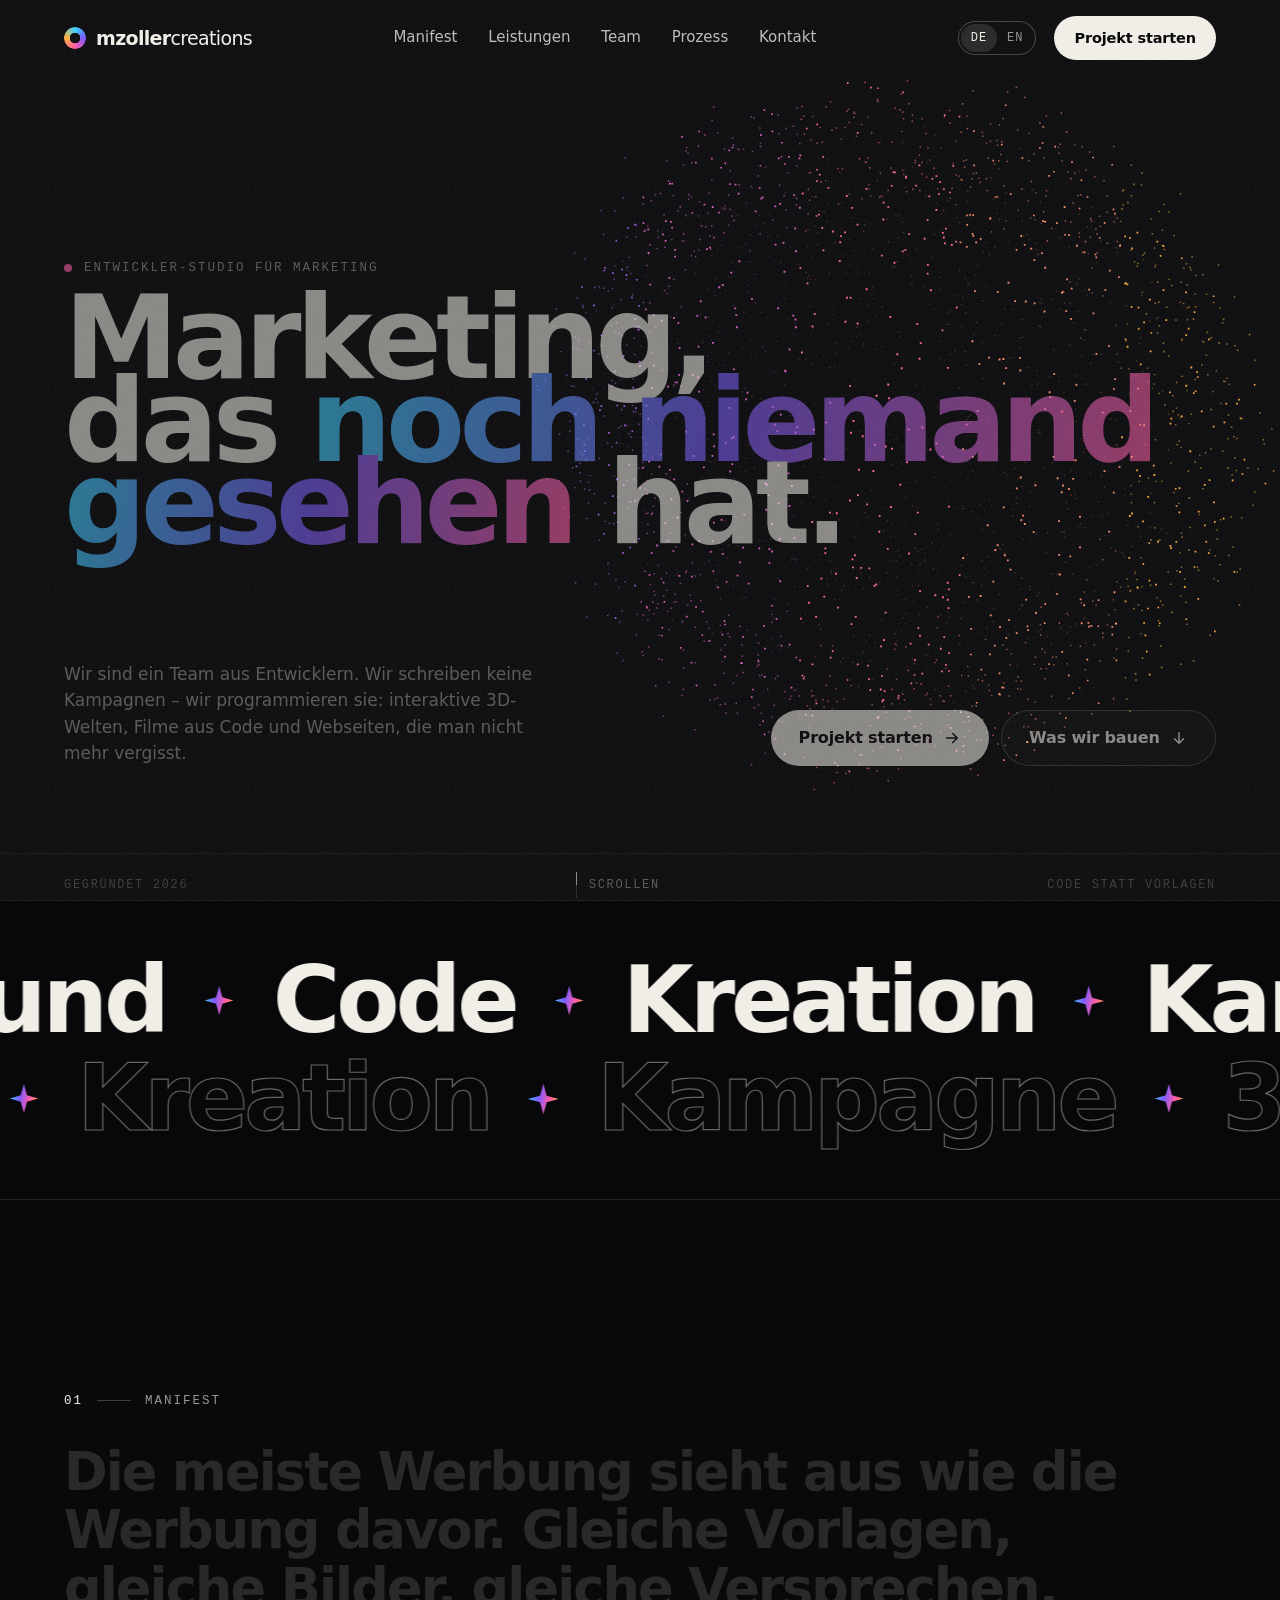
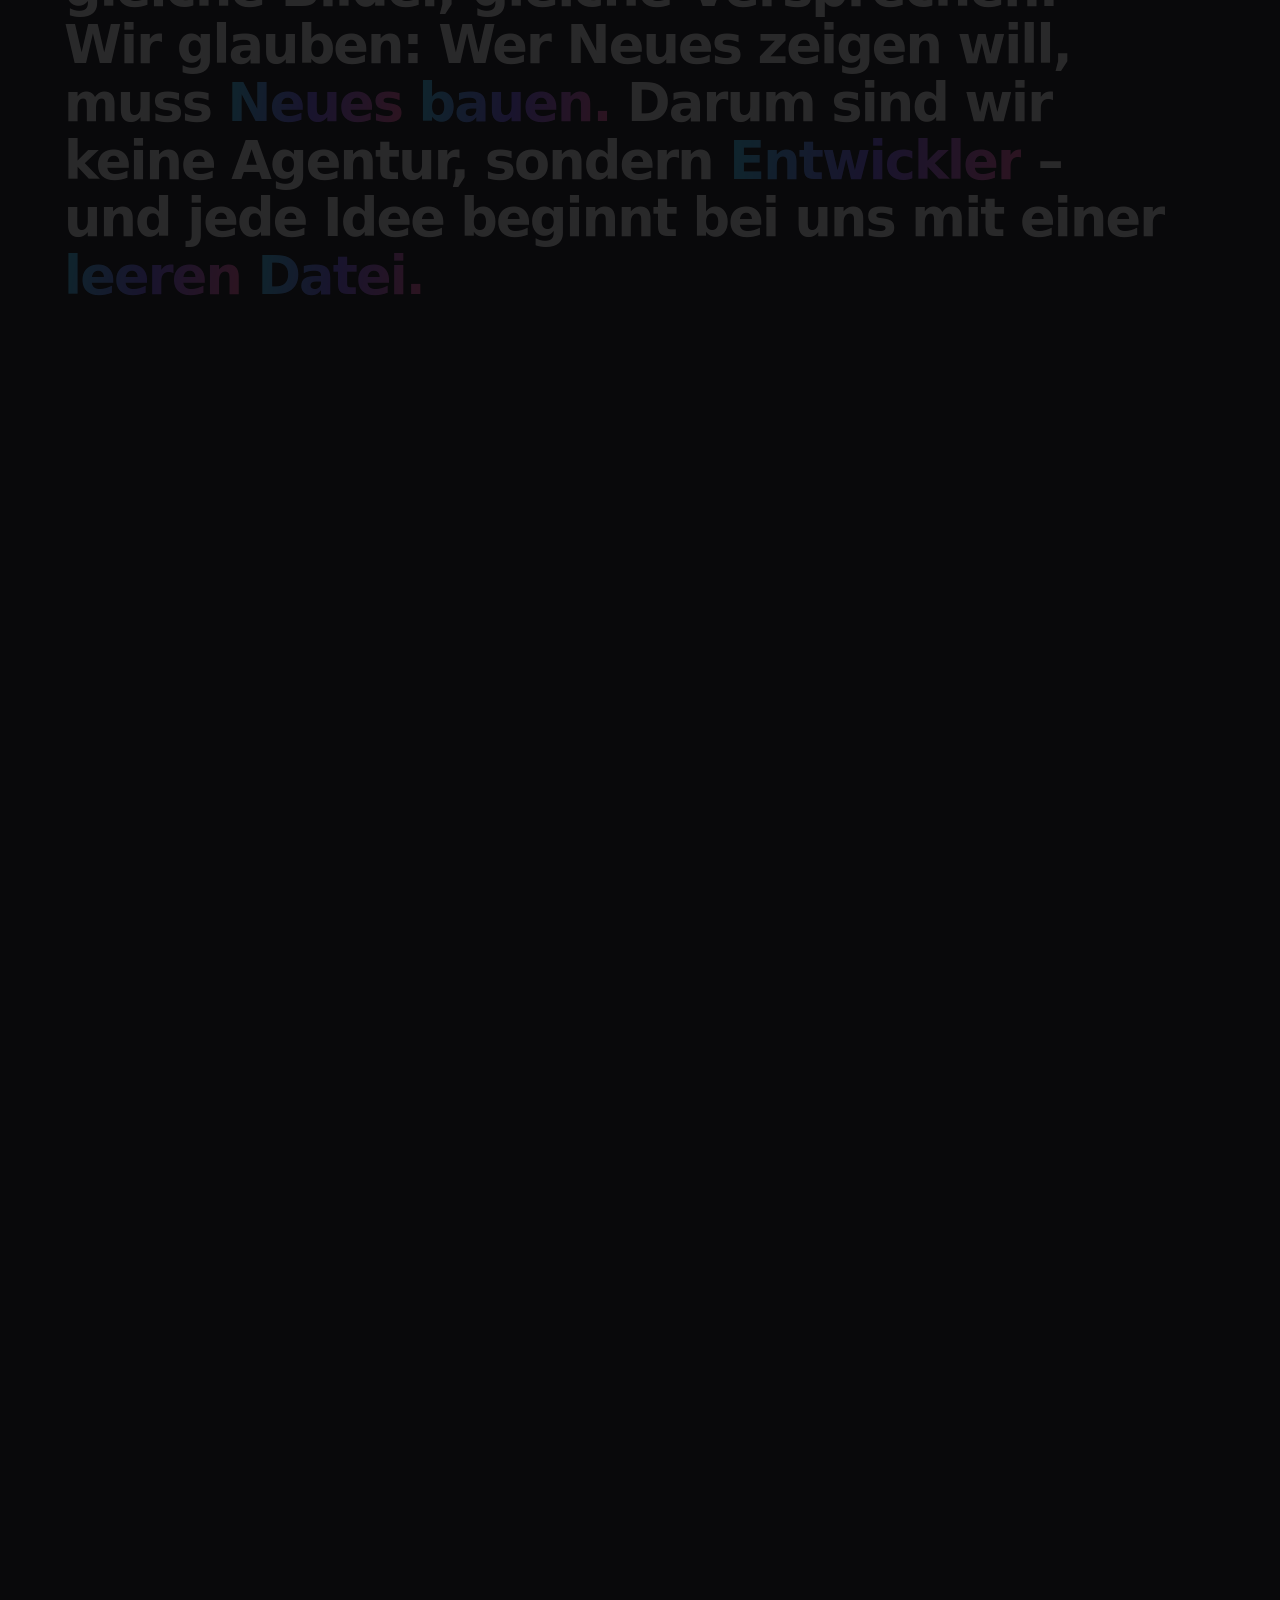
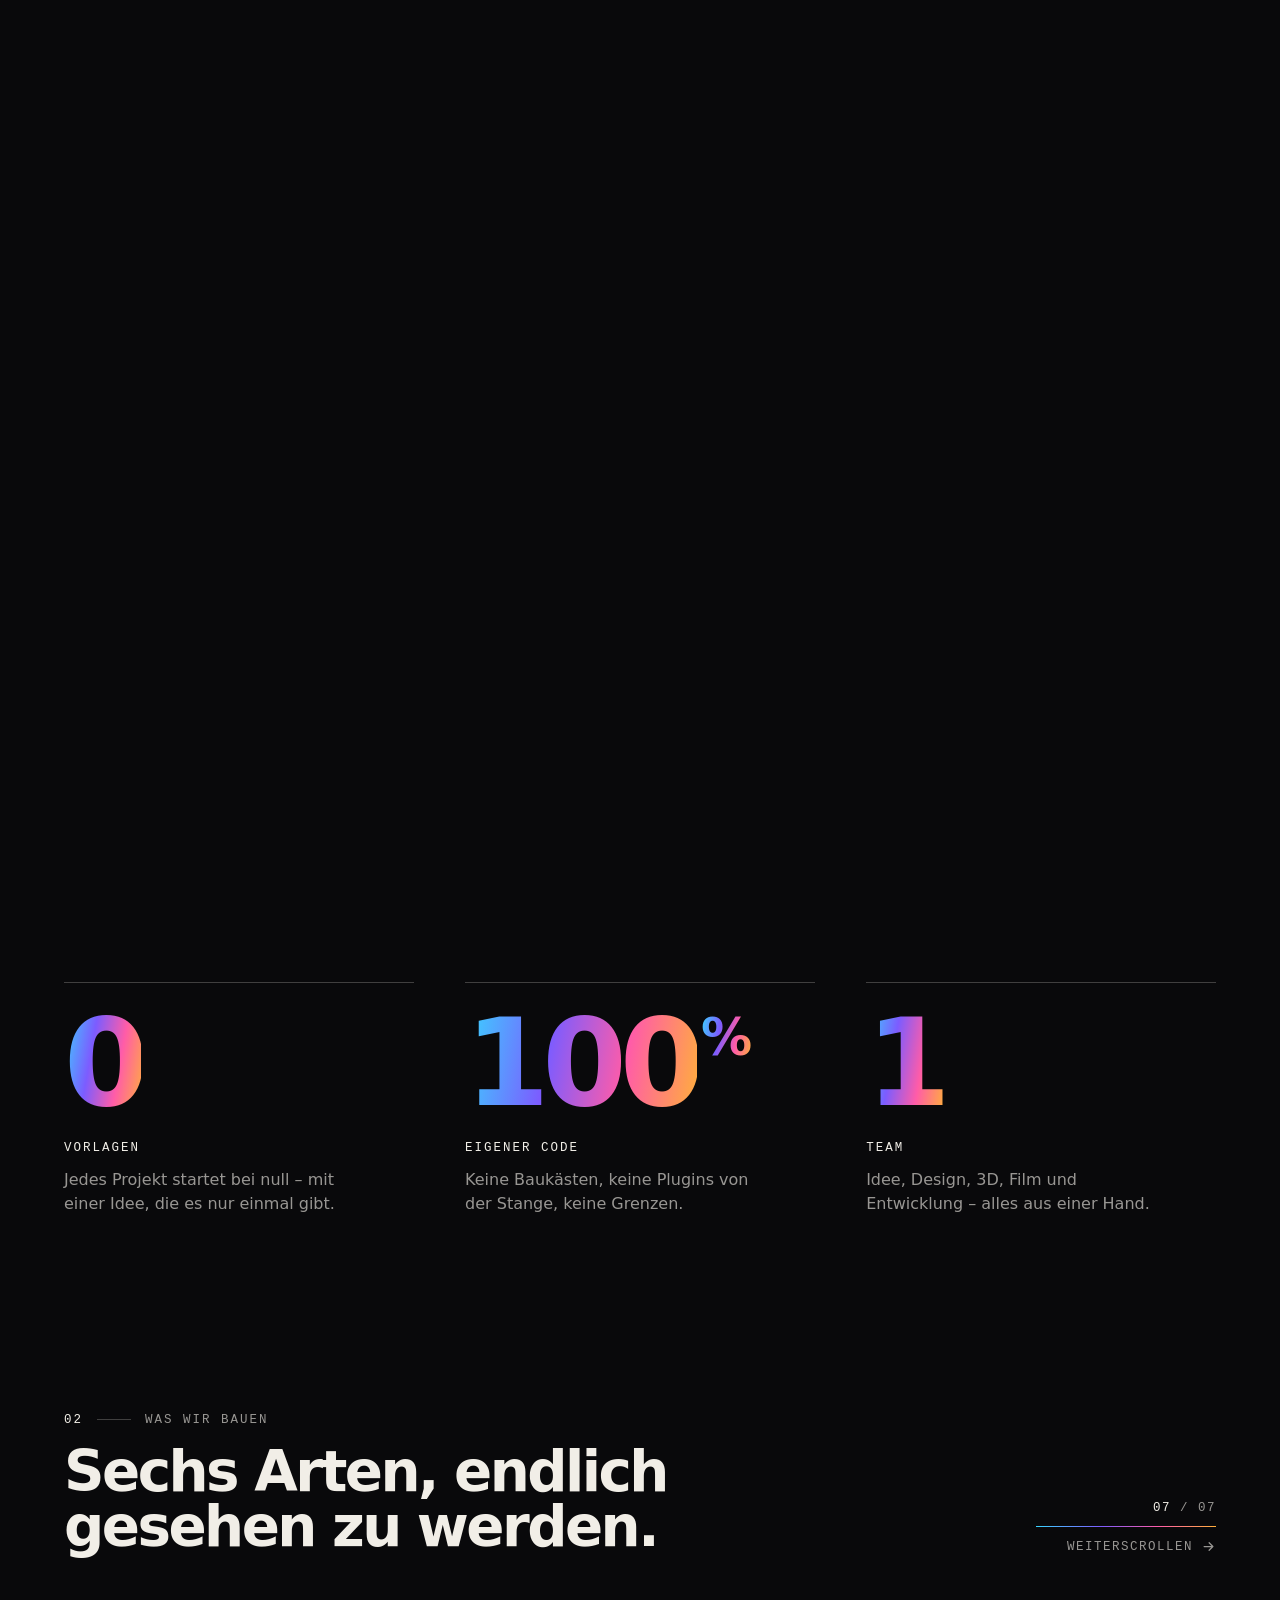
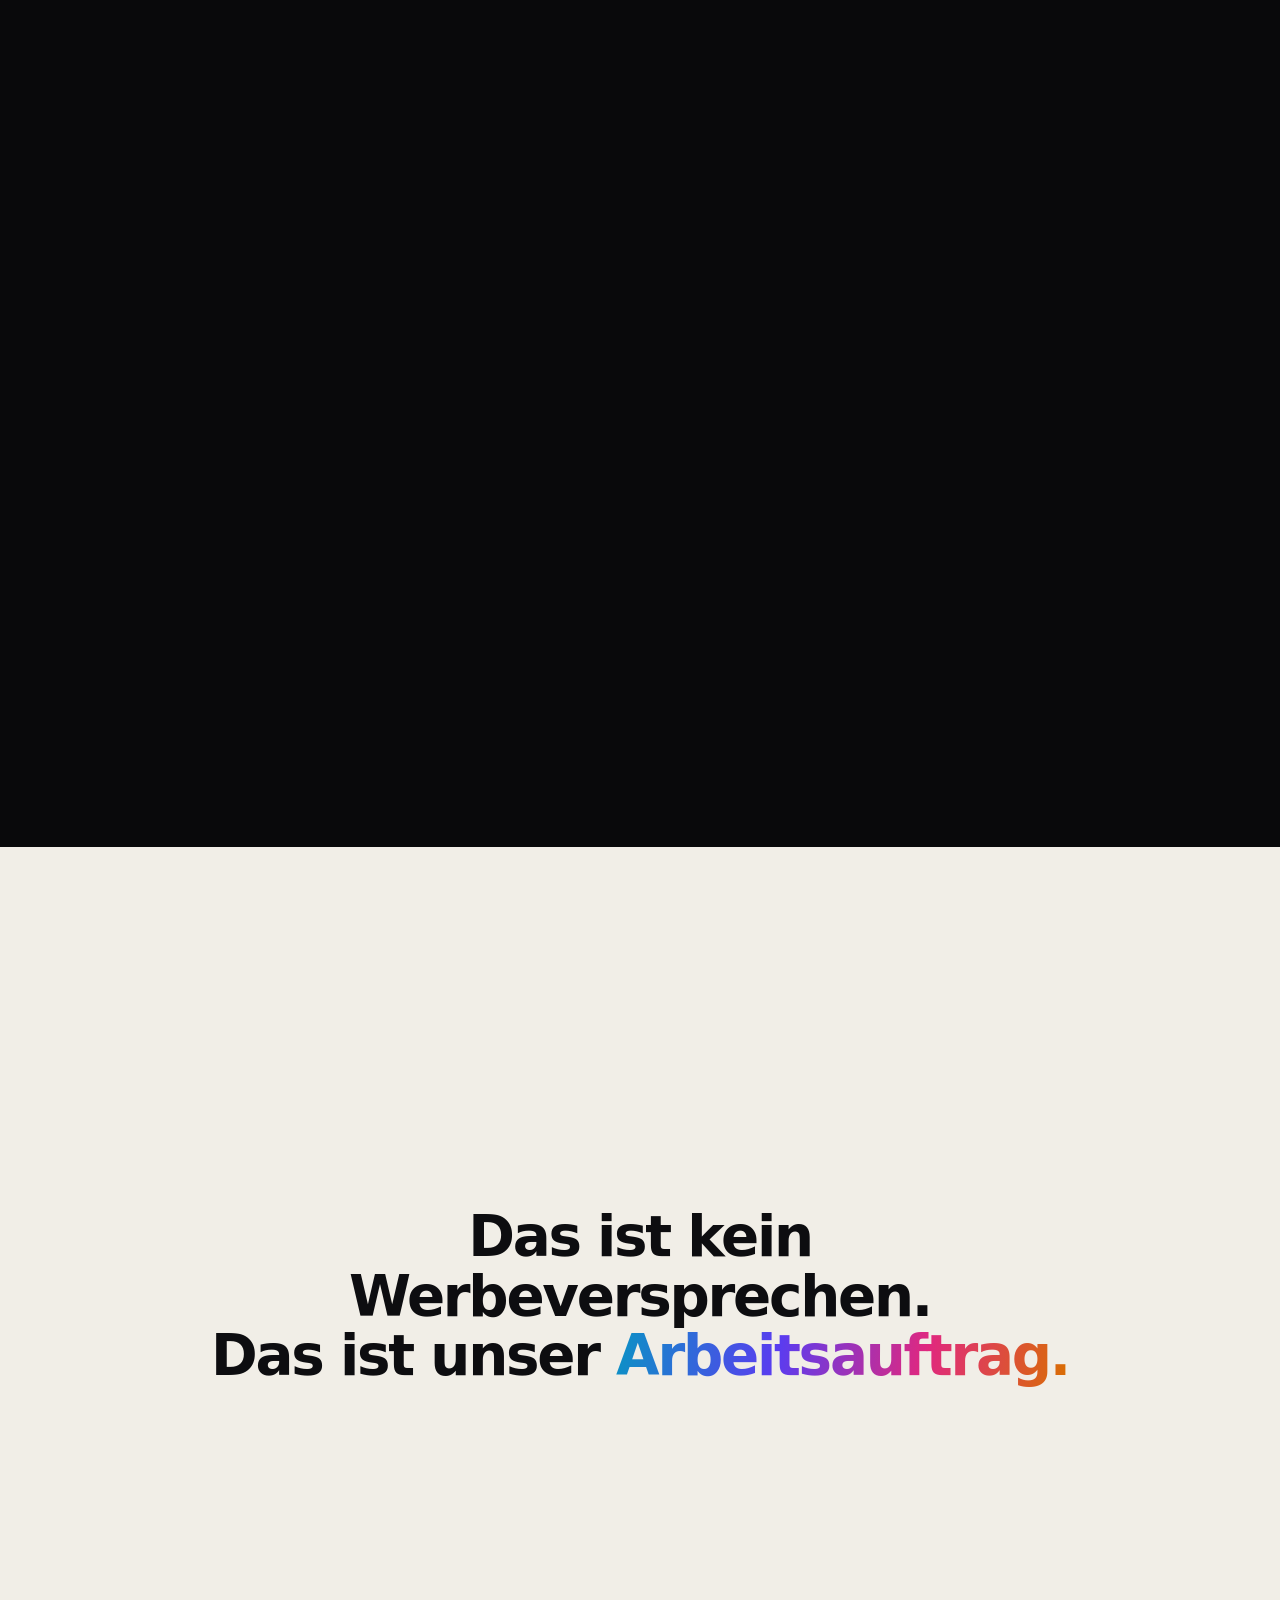
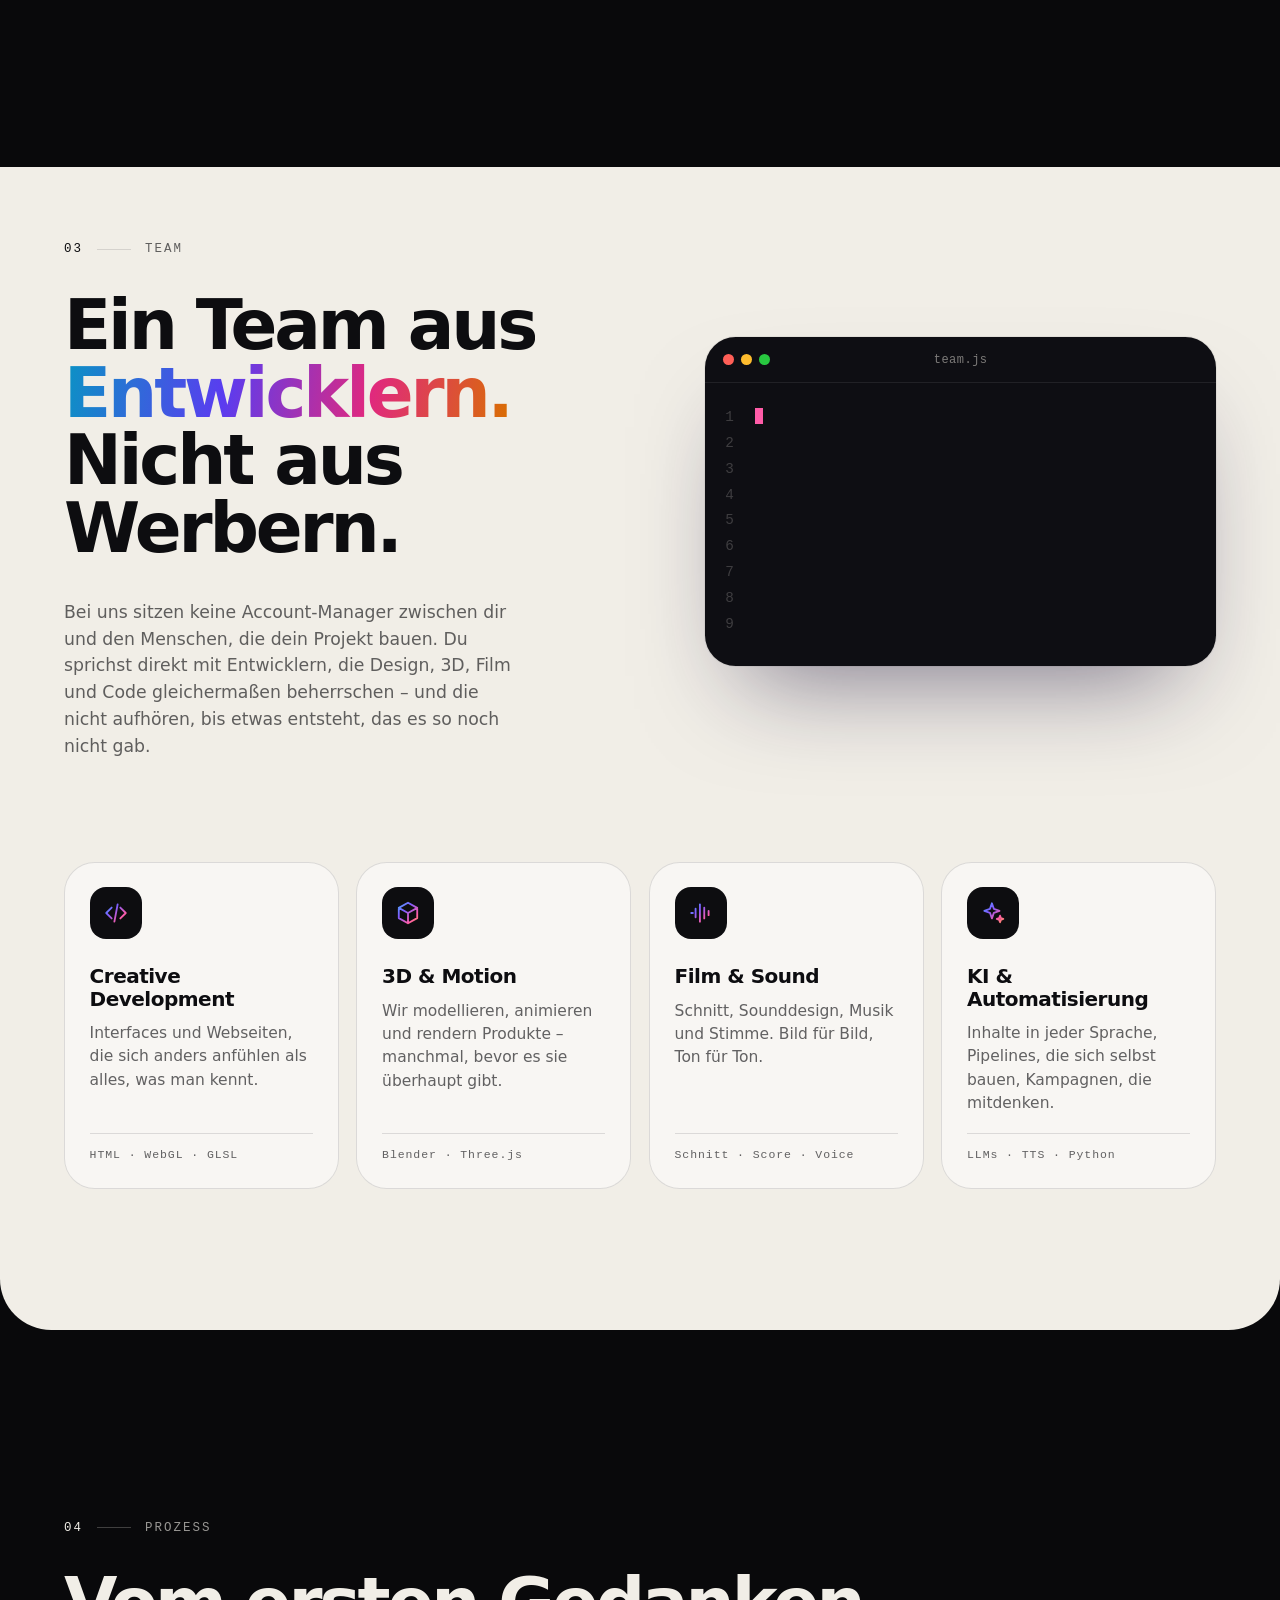
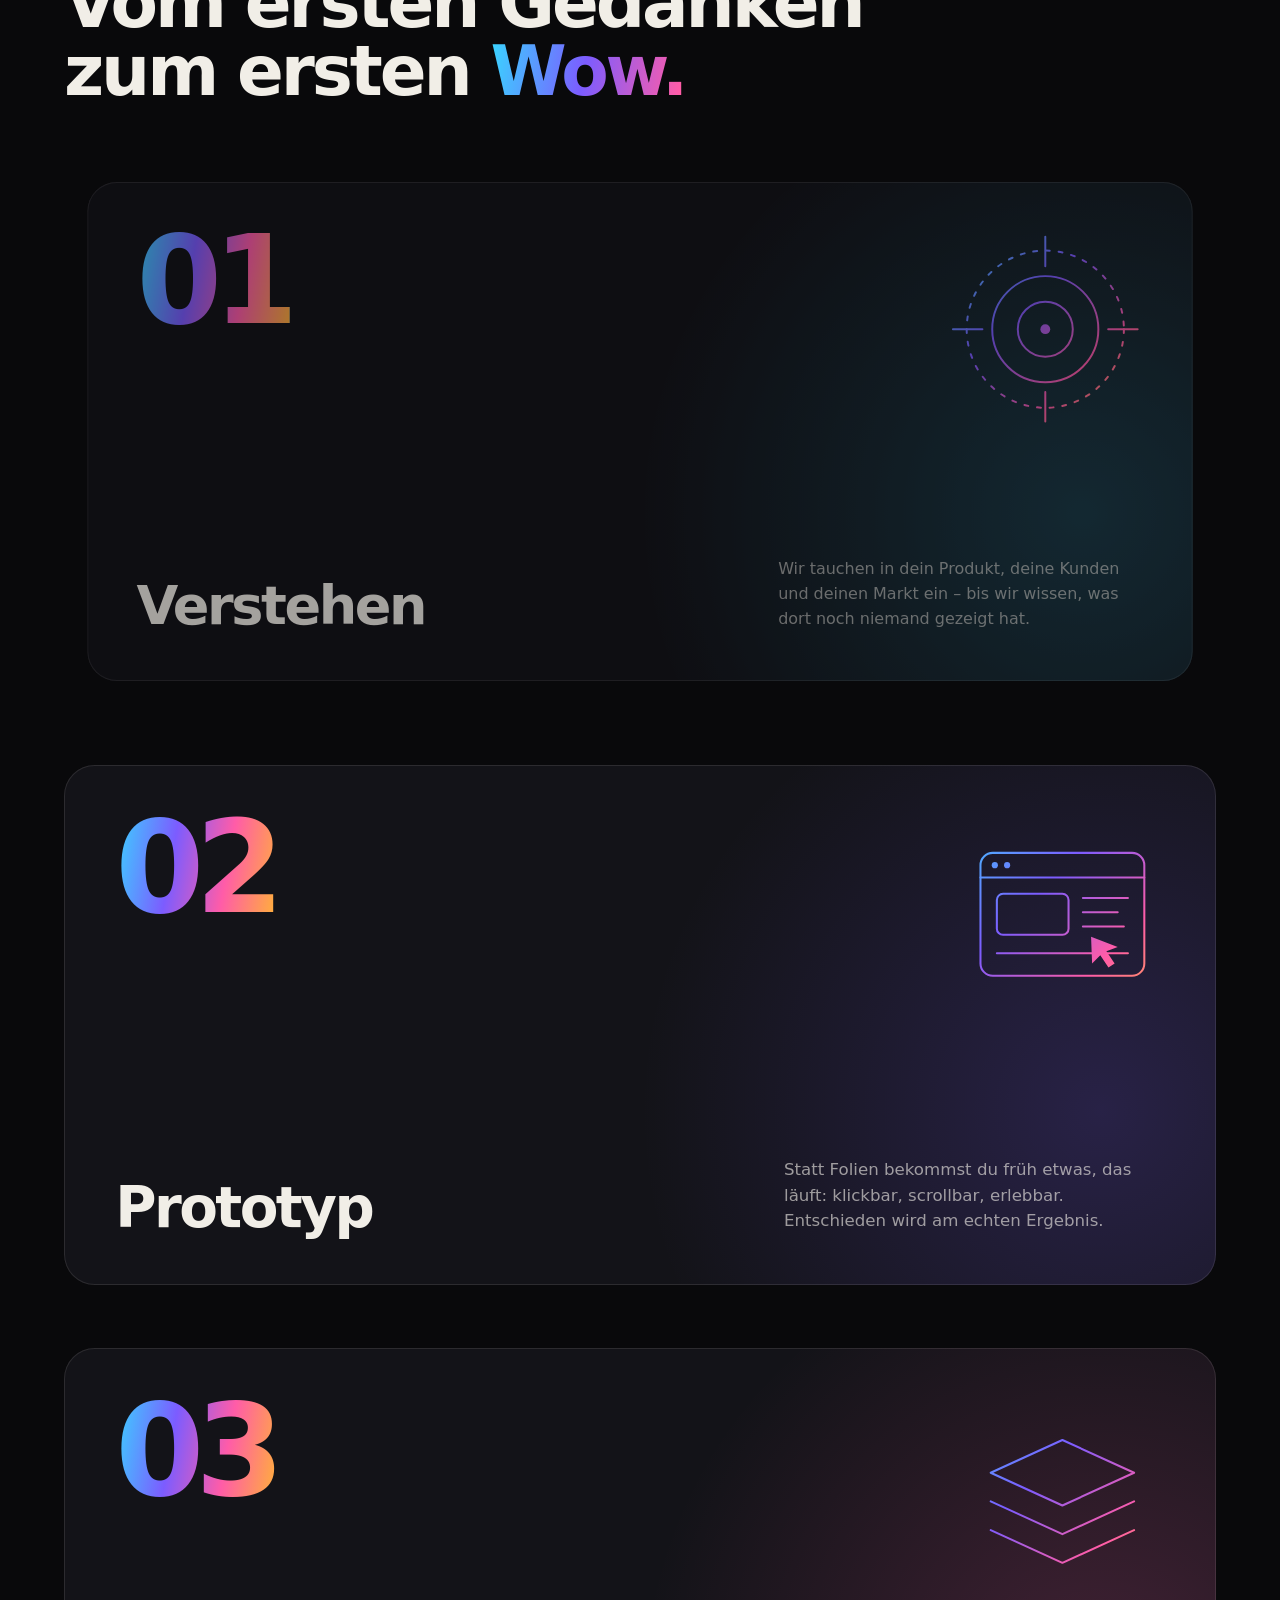
==== docs/index.html @ d6e8f512 "mzollercreations website: Marketing, das noch niemand gesehen hat Co-Authored-By: Claude Opus 5.5 <n" ====
<!doctype html>
<html lang="de">
<head>
<meta charset="utf-8">
<meta name="viewport" content="width=device-width, initial-scale=1, viewport-fit=cover">
<title>mzollercreations – Marketing, das noch niemand gesehen hat</title>
<meta name="description" content="mzollercreations ist ein Team aus Entwicklern, das Marketing programmiert: interaktive 3D-Welten, Filme aus Code, Scroll-Stories und KI-Kampagnen.">
<meta name="theme-color" content="#09090b">
<link rel="canonical" href="https://mzollercreations.github.io/">
<link rel="alternate" hreflang="de" href="https://mzollercreations.github.io/">
<link rel="alternate" hreflang="en" href="https://mzollercreations.github.io/en/">
<link rel="alternate" hreflang="x-default" href="https://mzollercreations.github.io/">
<meta property="og:type" content="website">
<meta property="og:site_name" content="mzollercreations">
<meta property="og:title" content="mzollercreations – Marketing, das noch niemand gesehen hat">
<meta property="og:description" content="mzollercreations ist ein Team aus Entwicklern, das Marketing programmiert: interaktive 3D-Welten, Filme aus Code, Scroll-Stories und KI-Kampagnen.">
<meta property="og:url" content="https://mzollercreations.github.io/">
<meta property="og:image" content="https://mzollercreations.github.io/assets/img/og.png">
<meta property="og:locale" content="de_DE">
<meta name="twitter:card" content="summary_large_image">
<link rel="icon" href="assets/img/favicon.svg" type="image/svg+xml">
<link rel="preload" href="assets/fonts/bricolage-latin.woff2" as="font" type="font/woff2" crossorigin>
<link rel="stylesheet" href="assets/css/style.css?v=52f22163">
<script>document.documentElement.classList.add('js')</script>
</head>
<body>
<a class="skip" href="#main">Zum Inhalt springen</a>

<svg class="defs" aria-hidden="true" focusable="false">
  <defs>
    <linearGradient id="g24" gradientUnits="userSpaceOnUse" x1="0" y1="0" x2="24" y2="24">
      <stop offset="0" stop-color="#39d5ff"/><stop offset=".38" stop-color="#7c5cff"/><stop offset=".7" stop-color="#ff5ca8"/><stop offset="1" stop-color="#ffb03a"/>
    </linearGradient>
    <linearGradient id="g200" gradientUnits="userSpaceOnUse" x1="0" y1="0" x2="200" y2="200">
      <stop offset="0" stop-color="#39d5ff"/><stop offset=".38" stop-color="#7c5cff"/><stop offset=".7" stop-color="#ff5ca8"/><stop offset="1" stop-color="#ffb03a"/>
    </linearGradient>
  </defs>
</svg>

<div class="loader" aria-hidden="true">
  <div class="loader-word"><span style="--i:0">m</span><span style="--i:1">z</span><span style="--i:2">o</span><span style="--i:3">l</span><span style="--i:4">l</span><span style="--i:5">e</span><span style="--i:6">r</span><span style="--i:7">c</span><span style="--i:8">r</span><span style="--i:9">e</span><span style="--i:10">a</span><span style="--i:11">t</span><span style="--i:12">i</span><span style="--i:13">o</span><span style="--i:14">n</span><span style="--i:15">s</span></div>
  <div class="loader-line"><i></i></div>
</div>

<canvas class="field" id="field" aria-hidden="true"></canvas>
<div class="grain" aria-hidden="true"></div>
<div class="progress" aria-hidden="true"><i></i></div>
<div class="cursor" aria-hidden="true"><i></i></div>

<header class="nav" id="nav">
  <a class="brand" href="#top" aria-label="mzollercreations">
    <span class="brand-mark"></span><span class="brand-word">mzoller<b>creations</b></span>
  </a>
  <nav class="nav-links" aria-label="Menü">
    <a href="#manifest">Manifest</a>
    <a href="#services">Leistungen</a>
    <a href="#team">Team</a>
    <a href="#process">Prozess</a>
    <a href="#contact">Kontakt</a>
  </nav>
  <div class="nav-right">
    <div class="lang">
      <a href="./" hreflang="de" lang="de" aria-current="page">DE</a><a href="en/" hreflang="en" lang="en">EN</a>
    </div>
    <a class="btn btn-primary btn-small" href="#contact" data-magnetic><span>Projekt starten</span></a>
    <button class="burger" type="button" aria-expanded="false" aria-controls="menu">
      <span class="sr" data-open="Menü" data-close="Schließen">Menü</span><i></i><i></i>
    </button>
  </div>
</header>

<div class="menu" id="menu" hidden>
  <nav class="menu-links" aria-label="Menü">
    <a href="#manifest"><i>01</i>Manifest</a>
    <a href="#services"><i>02</i>Leistungen</a>
    <a href="#team"><i>03</i>Team</a>
    <a href="#process"><i>04</i>Prozess</a>
    <a href="#contact"><i>05</i>Kontakt</a>
  </nav>
  <div class="menu-foot">
    <div class="lang"><a href="./" hreflang="de" lang="de" aria-current="page">DE</a><a href="en/" hreflang="en" lang="en">EN</a></div>
    <a href="https://github.com/mzollercreations" target="_blank" rel="noopener">GitHub ↗</a>
  </div>
</div>

<main id="main">

<!-- ============ HERO ============ -->
<section class="hero" id="top" data-scene="0">
  <div class="wrap hero-inner">
    <p class="eyebrow"><span class="dot"></span>Entwickler-Studio für Marketing</p>
    <h1 class="hero-title">
      <span class="line" data-depth=".05"><span class="line-in" style="--d:0">Marketing,</span></span>
      <span class="line" data-depth=".11"><span class="line-in" style="--d:.09">das <span class="grad">noch niemand</span></span></span>
      <span class="line" data-depth=".17"><span class="line-in" style="--d:.18"><span class="grad">gesehen</span> hat.</span></span>
    </h1>
    <div class="hero-row">
      <p class="hero-sub">Wir sind ein Team aus Entwicklern. Wir schreiben keine Kampagnen – wir programmieren sie: interaktive 3D-Welten, Filme aus Code und Webseiten, die man nicht mehr vergisst.</p>
      <div class="hero-ctas">
        <a class="btn btn-primary" href="#contact" data-magnetic><span>Projekt starten</span><svg class="arr" viewBox="0 0 24 24" aria-hidden="true"><path d="M5 12h14M13 6l6 6-6 6"/></svg></a>
        <a class="btn btn-ghost" href="#services"><span>Was wir bauen</span><svg class="arr arr-down" viewBox="0 0 24 24" aria-hidden="true"><path d="M12 5v14M6 13l6 6 6-6"/></svg></a>
      </div>
    </div>
  </div>
  <div class="wrap hero-meta">
    <span>Gegründet 2026</span>
    <span class="scroll-cue"><i></i>Scrollen</span>
    <span>Code statt Vorlagen</span>
  </div>
</section>

<!-- ============ MARQUEE ============ -->
<div class="marquee" aria-hidden="true">
  <div class="mq-row" data-dir="-1"><div class="mq-track"><span class="mq-item">Code</span><span class="mq-item">Kreation</span><span class="mq-item">Kampagne</span><span class="mq-item">3D-Welten</span><span class="mq-item">Filme</span><span class="mq-item">KI</span><span class="mq-item">Scroll-Stories</span><span class="mq-item">Sound</span><span class="mq-item">Code</span><span class="mq-item">Kreation</span><span class="mq-item">Kampagne</span><span class="mq-item">3D-Welten</span><span class="mq-item">Filme</span><span class="mq-item">KI</span><span class="mq-item">Scroll-Stories</span><span class="mq-item">Sound</span></div></div>
  <div class="mq-row mq-outline" data-dir="1"><div class="mq-track"><span class="mq-item">Code</span><span class="mq-item">Kreation</span><span class="mq-item">Kampagne</span><span class="mq-item">3D-Welten</span><span class="mq-item">Filme</span><span class="mq-item">KI</span><span class="mq-item">Scroll-Stories</span><span class="mq-item">Sound</span><span class="mq-item">Code</span><span class="mq-item">Kreation</span><span class="mq-item">Kampagne</span><span class="mq-item">3D-Welten</span><span class="mq-item">Filme</span><span class="mq-item">KI</span><span class="mq-item">Scroll-Stories</span><span class="mq-item">Sound</span></div></div>
</div>

<!-- ============ MANIFEST ============ -->
<section class="manifest" id="manifest" data-scene="1">
  <div class="sticky">
    <div class="wrap">
      <p class="label"><i>01</i>Manifest</p>
      <p class="manifest-text">Die meiste Werbung sieht aus wie die Werbung davor. Gleiche Vorlagen, gleiche Bilder, gleiche Versprechen. Wir glauben: Wer Neues zeigen will, muss <em>Neues bauen.</em> Darum sind wir keine Agentur, sondern <em>Entwickler</em> – und jede Idee beginnt bei uns mit einer <em>leeren Datei.</em></p>
    </div>
  </div>
</section>

<!-- ============ STATS ============ -->
<section class="stats wrap" aria-label="mzollercreations">
  <div class="stat" data-reveal>
    <div class="stat-num"><span data-count-from="99" data-count-to="0">0</span></div>
    <h3>Vorlagen</h3>
    <p>Jedes Projekt startet bei null – mit einer Idee, die es nur einmal gibt.</p>
  </div>
  <div class="stat" data-reveal style="--d:120">
    <div class="stat-num"><span data-count-from="0" data-count-to="100">100</span><small>%</small></div>
    <h3>eigener Code</h3>
    <p>Keine Baukästen, keine Plugins von der Stange, keine Grenzen.</p>
  </div>
  <div class="stat" data-reveal style="--d:240">
    <div class="stat-num"><span data-count-from="9" data-count-to="1">1</span></div>
    <h3>Team</h3>
    <p>Idee, Design, 3D, Film und Entwicklung – alles aus einer Hand.</p>
  </div>
</section>

<!-- ============ SERVICES (horizontal) ============ -->
<section class="services" id="services" data-scene="2">
  <div class="sticky">
    <div class="wrap services-head">
      <div>
        <p class="label"><i>02</i>Was wir bauen</p>
        <h2 class="h2" data-split>Sechs Arten, endlich gesehen zu werden.</h2>
      </div>
      <div class="sp">
        <span class="sp-count"><b>01</b> / 07</span>
        <span class="sp-bar"><i></i></span>
        <span class="sp-hint">Weiterscrollen <svg class="arr" viewBox="0 0 24 24" aria-hidden="true"><path d="M5 12h14M13 6l6 6-6 6"/></svg></span>
      </div>
    </div>
    <div class="track-wrap">
      <div class="track">

        <article class="card" style="--h:#7c5cff">
          <div class="card-top"><span class="card-num">01</span><span class="card-tag">WebGL · Three.js</span></div>
          <div class="card-vis vis-cube" aria-hidden="true">
            <div class="floor"></div>
            <div class="scene3d"><div class="cube"><i class="f1"></i><i class="f2"></i><i class="f3"></i><i class="f4"></i><i class="f5"></i><i class="f6"></i></div></div>
          </div>
          <h3>Interaktive 3D-Welten</h3>
          <p>Begehbare Showrooms und Produktwelten direkt im Browser. Ohne App, ohne Download – Link öffnen und eintauchen.</p>
        </article>

        <article class="card" style="--h:#ff5ca8">
          <div class="card-top"><span class="card-num">02</span><span class="card-tag">Blender · Cycles · Sound</span></div>
          <div class="card-vis vis-film" aria-hidden="true">
            <div class="film-screen"><span class="rec"><b></b>REC</span><span class="tc" data-timecode>00:00:00:00</span><span class="play"></span></div>
            <div class="film-wave"><i style="--d:0.39s;--s:0.36"></i><i style="--d:0.78s;--s:0.30"></i><i style="--d:0.64s;--s:0.52"></i><i style="--d:0.07s;--s:0.63"></i><i style="--d:0.04s;--s:0.58"></i><i style="--d:0.08s;--s:0.32"></i><i style="--d:0.51s;--s:0.87"></i><i style="--d:0.15s;--s:0.42"></i><i style="--d:0.75s;--s:0.96"></i><i style="--d:0.69s;--s:0.55"></i><i style="--d:1.17s;--s:0.28"></i><i style="--d:1.03s;--s:0.47"></i><i style="--d:0.17s;--s:0.34"></i><i style="--d:0.37s;--s:0.86"></i><i style="--d:0.22s;--s:0.69"></i><i style="--d:0.77s;--s:0.53"></i><i style="--d:0.66s;--s:0.30"></i><i style="--d:0.07s;--s:0.40"></i><i style="--d:0.82s;--s:0.57"></i><i style="--d:0.38s;--s:0.69"></i><i style="--d:0.54s;--s:0.47"></i><i style="--d:0.95s;--s:0.77"></i><i style="--d:0.29s;--s:0.68"></i><i style="--d:0.63s;--s:0.91"></i><i style="--d:0.88s;--s:0.47"></i><i style="--d:1.18s;--s:0.34"></i><i style="--d:0.50s;--s:0.82"></i><i style="--d:0.18s;--s:0.62"></i><i style="--d:0.05s;--s:0.75"></i><i style="--d:0.92s;--s:0.68"></i><i style="--d:1.05s;--s:0.49"></i><i style="--d:0.83s;--s:0.70"></i><i style="--d:0.70s;--s:0.59"></i><i style="--d:1.01s;--s:0.96"></i><i style="--d:0.57s;--s:0.75"></i><i style="--d:0.07s;--s:0.78"></i></div>
          </div>
          <h3>Filme aus Code</h3>
          <p>Launch- und Produktfilme, die gerendert statt gedreht werden: mit echten 3D-Modellen, eigener Musik und Stimme.</p>
        </article>

        <article class="card" style="--h:#39d5ff">
          <div class="card-top"><span class="card-num">03</span><span class="card-tag">Motion · Interaction</span></div>
          <div class="card-vis vis-scroll" aria-hidden="true">
            <div class="phone">
              <div class="phone-feed">
                <div class="pf-block"><div class="pf-hero"></div><i></i><i class="s"></i><div class="pf-row"><b></b><b></b></div><i></i><div class="pf-hero pf-2"></div><i class="s"></i><i></i></div>
                <div class="pf-block"><div class="pf-hero"></div><i></i><i class="s"></i><div class="pf-row"><b></b><b></b></div><i></i><div class="pf-hero pf-2"></div><i class="s"></i><i></i></div>
              </div>
              <div class="phone-bar"><i></i></div>
            </div>
          </div>
          <h3>Scroll-Stories</h3>
          <p>Webseiten, die beim Scrollen eine Geschichte erzählen. So wie diese hier.</p>
        </article>

        <article class="card" style="--h:#ffb03a">
          <div class="card-top"><span class="card-num">04</span><span class="card-tag">LLMs · TTS · Automation</span></div>
          <div class="card-vis vis-ai" aria-hidden="true">
            <div class="blob"></div>
            <div class="ai-slot"><div class="ai-words"><span>Hallo</span><span>Hello</span><span>Bonjour</span><span>Hola</span><span>Ciao</span><span>Hallo</span></div></div>
            <div class="ai-prompt">&gt; generate --lang=all<b></b></div>
          </div>
          <h3>KI-Kampagnen</h3>
          <p>Texte, Bilder und Stimmen in jeder Sprache – generiert, kuratiert und exakt auf deine Marke abgestimmt.</p>
        </article>

        <article class="card" style="--h:#ff5ca8">
          <div class="card-top"><span class="card-num">05</span><span class="card-tag">Film · Web · Live</span></div>
          <div class="card-vis vis-event" aria-hidden="true">
            <div class="radar"><i></i><i></i><i></i><b></b></div>
            <div class="ticket"><span>T–</span><strong data-countdown>72:00:00</strong></div>
          </div>
          <h3>Event-Erlebnisse</h3>
          <p>Einladungsfilme, Eventseiten und Countdowns, die Menschen nicht nur informieren, sondern vor Ort bringen.</p>
        </article>

        <article class="card" style="--h:#39d5ff">
          <div class="card-top"><span class="card-num">06</span><span class="card-tag">i18n · Build-Pipelines</span></div>
          <div class="card-vis vis-globe" aria-hidden="true">
            <div class="globe">
              <i style="--r:0deg"></i><i style="--r:30deg"></i><i style="--r:60deg"></i><i style="--r:90deg"></i><i style="--r:120deg"></i><i style="--r:150deg"></i>
              <b style="--y:-.55;--w:83.5%"></b><b style="--y:0;--w:100%"></b><b style="--y:.55;--w:83.5%"></b>
            </div>
            <div class="globe-tags"><span>DE</span><span>EN</span><span>FR</span><span>ES</span></div>
          </div>
          <h3>Plattformen für jeden Markt</h3>
          <p>Eine Quelle, viele Länder: Webseiten, die sich automatisch für jede Sprache und jeden Markt bauen.</p>
        </article>

        <article class="card card-end">
          <div class="card-top"><span class="card-num">07</span><span class="card-tag">∞</span></div>
          <p class="card-end-text">Und alles, wofür es noch keinen Namen gibt.</p>
          <a class="btn btn-primary" href="#contact" data-magnetic><span>Projekt starten</span><svg class="arr" viewBox="0 0 24 24" aria-hidden="true"><path d="M5 12h14M13 6l6 6-6 6"/></svg></a>
        </article>

      </div>
    </div>
  </div>
</section>

<!-- ============ ZOOM ============ -->
<section class="zoom" aria-label="Noch nie gesehen.">
  <div class="sticky">
    <p class="zoom-big" aria-hidden="true"><span>Noch nie gesehen.</span></p>
    <div class="zoom-disc"><p class="zoom-inner">Das ist kein Werbeversprechen.<br>Das ist unser <em>Arbeitsauftrag.</em></p></div>
  </div>
</section>

<!-- ============ TEAM ============ -->
<section class="team" id="team">
  <div class="wrap team-grid">
    <div class="team-copy">
      <p class="label"><i>03</i>Team</p>
      <h2 class="h2" data-split>Ein Team aus <em>Entwicklern.</em> Nicht aus Werbern.</h2>
      <p class="lead" data-reveal>Bei uns sitzen keine Account-Manager zwischen dir und den Menschen, die dein Projekt bauen. Du sprichst direkt mit Entwicklern, die Design, 3D, Film und Code gleichermaßen beherrschen – und die nicht aufhören, bis etwas entsteht, das es so noch nicht gab.</p>
    </div>
    <div class="code" data-reveal style="--d:150">
      <div class="code-bar"><i></i><i></i><i></i><span>team.js</span></div>
      <pre class="code-body"><code data-type><span class="ln"><span class="tk-k">const</span> team = {</span><span class="ln">  <span class="tk-p">name</span>: <span class="tk-s">"mzollercreations"</span>,</span><span class="ln">  <span class="tk-p">wir</span>: <span class="tk-s">"Entwickler"</span>,</span><span class="ln">  <span class="tk-p">bauen</span>: <span class="tk-s">"Marketing"</span>,</span><span class="ln">  <span class="tk-p">schonGesehen</span>: <span class="tk-b">false</span>, <span class="tk-c">// noch nie</span></span><span class="ln">  <span class="tk-p">vorlagen</span>: <span class="tk-n">0</span>,</span><span class="ln">};</span><span class="ln"></span><span class="ln"><span class="tk-f">launch</span>(team); <span class="tk-c">// ✦</span></span></code></pre>
    </div>
  </div>
  <div class="wrap roles">
    <article class="role" data-reveal>
      <span class="role-ico"><svg viewBox="0 0 24 24" aria-hidden="true"><path d="M8 7l-5 5 5 5M16 7l5 5-5 5M13.5 4l-3 16"/></svg></span>
      <h3>Creative Development</h3><p>Interfaces und Webseiten, die sich anders anfühlen als alles, was man kennt.</p><span class="role-stack">HTML · WebGL · GLSL</span>
    </article>
    <article class="role" data-reveal style="--d:90">
      <span class="role-ico"><svg viewBox="0 0 24 24" aria-hidden="true"><path d="M12 2.5l8.5 4.8v9.4L12 21.5l-8.5-4.8V7.3zM12 12l8.5-4.7M12 12v9.5M12 12L3.5 7.3"/></svg></span>
      <h3>3D & Motion</h3><p>Wir modellieren, animieren und rendern Produkte – manchmal, bevor es sie überhaupt gibt.</p><span class="role-stack">Blender · Three.js</span>
    </article>
    <article class="role" data-reveal style="--d:180">
      <span class="role-ico"><svg viewBox="0 0 24 24" aria-hidden="true"><path d="M3 12h1.5M7 8v8M11 4v16M15 7v10M19 10v4"/></svg></span>
      <h3>Film & Sound</h3><p>Schnitt, Sounddesign, Musik und Stimme. Bild für Bild, Ton für Ton.</p><span class="role-stack">Schnitt · Score · Voice</span>
    </article>
    <article class="role" data-reveal style="--d:270">
      <span class="role-ico"><svg viewBox="0 0 24 24" aria-hidden="true"><path d="M11 3l1.8 5.2L18 10l-5.2 1.8L11 17l-1.8-5.2L4 10l5.2-1.8zM18.5 14.5l.8 2.2 2.2.8-2.2.8-.8 2.2-.8-2.2-2.2-.8 2.2-.8z"/></svg></span>
      <h3>KI & Automatisierung</h3><p>Inhalte in jeder Sprache, Pipelines, die sich selbst bauen, Kampagnen, die mitdenken.</p><span class="role-stack">LLMs · TTS · Python</span>
    </article>
  </div>
</section>

<!-- ============ PROCESS (stacking cards) ============ -->
<section class="process" id="process" data-scene="3">
  <div class="wrap">
    <p class="label"><i>04</i>Prozess</p>
    <h2 class="h2" data-split>Vom ersten Gedanken zum ersten <em>Wow.</em></h2>
    <div class="stack">
      <article class="pcard" style="--i:0;--h:#39d5ff">
        <span class="pcard-num">01</span>
        <div class="pcard-body"><h3>Verstehen</h3><p>Wir tauchen in dein Produkt, deine Kunden und deinen Markt ein – bis wir wissen, was dort noch niemand gezeigt hat.</p></div>
        <svg class="pcard-vis" viewBox="0 0 200 200" aria-hidden="true"><circle class="spin dash" cx="100" cy="100" r="80"/><circle cx="100" cy="100" r="54"/><circle class="pulse" cx="100" cy="100" r="28"/><circle class="fill" cx="100" cy="100" r="5"/><path d="M100 6v30M100 164v30M6 100h30M164 100h30"/></svg>
        <div class="pcard-shade"></div>
      </article>
      <article class="pcard" style="--i:1;--h:#7c5cff">
        <span class="pcard-num">02</span>
        <div class="pcard-body"><h3>Prototyp</h3><p>Statt Folien bekommst du früh etwas, das läuft: klickbar, scrollbar, erlebbar. Entschieden wird am echten Ergebnis.</p></div>
        <svg class="pcard-vis" viewBox="0 0 200 200" aria-hidden="true"><rect x="20" y="36" width="160" height="120" rx="12"/><path d="M20 60h160"/><circle class="fill" cx="34" cy="48" r="3"/><circle class="fill" cx="46" cy="48" r="3"/><rect class="pulse" x="36" y="76" width="70" height="40" rx="6"/><path d="M120 80h44M120 94h34M120 108h40M36 134h128"/><path class="fill cur" d="M128 118l26 10-11 4 8 12-6 4-8-12-8 8z"/></svg>
        <div class="pcard-shade"></div>
      </article>
      <article class="pcard" style="--i:2;--h:#ff5ca8">
        <span class="pcard-num">03</span>
        <div class="pcard-body"><h3>Entwickeln</h3><p>Design, Code, 3D, Film und Ton entstehen parallel im selben Team. Keine Übergaben, keine stille Post.</p></div>
        <svg class="pcard-vis" viewBox="0 0 200 200" aria-hidden="true"><path class="lay l1" d="M100 40l70 32-70 32-70-32z"/><path class="lay l2" d="M30 100l70 32 70-32"/><path class="lay l3" d="M30 128l70 32 70-32"/></svg>
        <div class="pcard-shade"></div>
      </article>
      <article class="pcard" style="--i:3;--h:#ffb03a">
        <span class="pcard-num">04</span>
        <div class="pcard-body"><h3>Launch & Weiterbauen</h3><p>Wir bringen es live, messen, was wirkt, und entwickeln weiter. Gutes Marketing ist nie fertig.</p></div>
        <svg class="pcard-vis" viewBox="0 0 200 200" aria-hidden="true"><path d="M24 172h156M24 172V28"/><path class="draw" d="M30 152l36-30 30 18 40-50 38-48"/><circle class="fill pulse" cx="174" cy="42" r="6"/></svg>
        <div class="pcard-shade"></div>
      </article>
    </div>
  </div>
</section>

<!-- ============ CONTACT ============ -->
<section class="contact" id="contact" data-scene="4">
  <div class="wrap contact-inner">
    <p class="label"><i>05</i>Kontakt</p>
    <h2 class="contact-title" data-split>Lass uns etwas bauen, das noch <em>niemand gesehen</em> hat.</h2>
    <p class="lead" data-reveal>Erzähl uns von deinem Produkt, deinem Event oder der Idee, die bisher alle für unmöglich hielten.</p>
    <div class="contact-cta" data-reveal style="--d:120">
      <a class="btn btn-primary btn-xl" href="https://github.com/mzollercreations" target="_blank" rel="noopener" data-magnetic><span>Unsere Arbeit auf GitHub</span><svg class="arr" viewBox="0 0 24 24" aria-hidden="true"><path d="M5 12h14M13 6l6 6-6 6"/></svg></a>
      <div class="badge" aria-hidden="true">
        <svg viewBox="0 0 200 200"><defs><path id="circ" d="M100,100 m-80,0 a80,80 0 1,1 160,0 a80,80 0 1,1 -160,0"/></defs><text textLength="498" lengthAdjust="spacing"><textPath href="#circ">noch nie gesehen ✦ noch nie gesehen ✦ </textPath></text></svg>
        <span class="badge-core">✦</span>
      </div>
    </div>
  </div>
</section>

</main>

<!-- ============ FOOTER ============ -->
<footer class="footer">
  <div class="wrap footer-grid">
    <div class="footer-brand">
      <a class="brand" href="#top" aria-label="mzollercreations"><span class="brand-mark"></span><span class="brand-word">mzoller<b>creations</b></span></a>
      <p class="footer-tag">Gebaut von Entwicklern – ohne eine einzige Vorlage.</p>
    </div>
    <div>
      <h4>Navigation</h4>
      <ul>
        <li><a href="#manifest">Manifest</a></li>
        <li><a href="#services">Leistungen</a></li>
        <li><a href="#team">Team</a></li>
        <li><a href="#process">Prozess</a></li>
        <li><a href="#contact">Kontakt</a></li>
      </ul>
    </div>
    <div>
      <h4>Sprache</h4>
      <ul>
        <li><a href="./" hreflang="de" lang="de" aria-current="page">Deutsch</a></li>
        <li><a href="en/" hreflang="en" lang="en">English</a></li>
      </ul>
    </div>
    <div>
      <h4>Code</h4>
      <ul>
        <li><a href="https://github.com/mzollercreations" target="_blank" rel="noopener">GitHub ↗</a></li>
      </ul>
    </div>
  </div>
  <div class="footer-word" aria-hidden="true"><span>mzollercreations</span></div>
  <div class="wrap footer-bottom">
    <span>© 2026 mzollercreations. Alle Rechte vorbehalten.</span>
    <a href="#top">Nach oben ↑</a>
  </div>
</footer>

<script src="assets/js/field.js?v=52f22163" defer></script>
<script src="assets/js/main.js?v=52f22163" defer></script>
</body>
</html>
---- docs/assets/css/style.css ----
/* mzollercreations — site styles */

@font-face {
  font-family: "Bricolage Grotesque";
  src: url("../fonts/bricolage-latin.woff2") format("woff2");
  font-weight: 200 800;
  font-display: swap;
}
@font-face {
  font-family: "JetBrains Mono";
  src: url("../fonts/jetbrainsmono-latin.woff2") format("woff2");
  font-weight: 100 800;
  font-display: swap;
}

:root {
  --ink: #09090b;
  --ink-2: #111116;
  --ink-3: #16161c;
  --text: #f1eee7;
  --muted: rgba(241, 238, 231, .62);
  --faint: rgba(241, 238, 231, .38);
  --line: rgba(241, 238, 231, .11);
  --line-strong: rgba(241, 238, 231, .24);
  --paper: #f1eee7;
  --paper-ink: #0d0d10;
  --paper-muted: rgba(13, 13, 16, .64);
  --paper-line: rgba(13, 13, 16, .12);

  --c1: #39d5ff;
  --c2: #7c5cff;
  --c3: #ff5ca8;
  --c4: #ffb03a;
  --grad: linear-gradient(100deg, var(--c1), var(--c2) 36%, var(--c3) 68%, var(--c4));
  --grad-loop: linear-gradient(100deg, var(--c1), var(--c2), var(--c3), var(--c4), var(--c3), var(--c2), var(--c1));
  --grad-dark: linear-gradient(100deg, #0a93c4, #5a3cf0 36%, #e0287f 68%, #d96f00);

  --f: "Bricolage Grotesque", ui-sans-serif, system-ui, -apple-system, "Segoe UI", sans-serif;
  --mono: "JetBrains Mono", ui-monospace, "SF Mono", Menlo, monospace;

  --pad: clamp(20px, 5vw, 72px);
  --navh: 76px;
  --radius: clamp(22px, 2.4vw, 32px);
  --ease-out: cubic-bezier(.16, 1, .3, 1);
  --ease-io: cubic-bezier(.76, 0, .24, 1);
}

*, *::before, *::after { box-sizing: border-box; }

html {
  -webkit-text-size-adjust: 100%;
  scroll-behavior: smooth;
  scroll-padding-top: 0;
  background: var(--ink);
}

body {
  margin: 0;
  background: var(--ink);
  color: var(--text);
  font-family: var(--f);
  font-size: clamp(16px, 1.05vw, 18px);
  line-height: 1.55;
  font-optical-sizing: auto;
  -webkit-font-smoothing: antialiased;
  -moz-osx-font-smoothing: grayscale;
  overflow-x: clip;
  text-rendering: optimizeLegibility;
}

img, svg, canvas { display: block; max-width: 100%; }
a { color: inherit; }
p { margin: 0; }
h1, h2, h3, h4 { margin: 0; font-weight: 650; }
em { font-style: normal; }
::selection { background: var(--c2); color: #fff; }

.wrap {
  width: 100%;
  max-width: 1440px;
  margin-inline: auto;
  padding-inline: var(--pad);
}

.sr, .defs {
  position: absolute !important;
  width: 1px; height: 1px;
  overflow: hidden;
  clip: rect(0 0 0 0);
  white-space: nowrap;
}

.skip {
  position: fixed;
  left: 16px; top: 16px;
  z-index: 200;
  padding: 12px 18px;
  border-radius: 999px;
  background: var(--text);
  color: var(--ink);
  font-weight: 600;
  text-decoration: none;
  transform: translateY(-160%);
  transition: transform .3s var(--ease-out);
}
.skip:focus { transform: none; }

:focus-visible {
  outline: 2px solid var(--c1);
  outline-offset: 4px;
  border-radius: 6px;
}

/* gradient text helpers */
.grad, em, .grad-word {
  background: var(--grad-loop);
  background-size: 300% 100%;
  -webkit-background-clip: text;
  background-clip: text;
  color: transparent;
  -webkit-text-fill-color: transparent;
  animation: gradShift 9s linear infinite;
}
@keyframes gradShift {
  from { background-position: 0% 50%; }
  to { background-position: 150% 50%; }
}

/* ============ LOADER ============ */
.loader {
  position: fixed;
  inset: 0;
  z-index: 120;
  display: grid;
  place-items: center;
  align-content: center;
  gap: 26px;
  background: var(--ink);
  clip-path: inset(0 0 0 0);
  transition: clip-path 1.05s var(--ease-io);
  animation: loaderFailsafe 0s linear 4.5s forwards;
}
html:not(.js) .loader { display: none; }
.loader.done { clip-path: inset(0 0 100% 0); pointer-events: none; }
@keyframes loaderFailsafe { to { visibility: hidden; } }

.loader-word {
  display: flex;
  overflow: hidden;
  font-size: clamp(28px, 4.4vw, 56px);
  font-weight: 700;
  letter-spacing: -.04em;
  line-height: 1.1;
  padding-bottom: .08em;
}
.loader-word span {
  display: inline-block;
  transform: translateY(110%);
  animation: loaderUp .9s var(--ease-out) forwards;
  animation-delay: calc(var(--i) * 28ms + 80ms);
}
.loader-word span:nth-child(n+8) { font-weight: 300; }
@keyframes loaderUp { to { transform: none; } }

.loader-line {
  width: min(240px, 50vw);
  height: 1px;
  background: var(--line);
  overflow: hidden;
}
.loader-line i {
  display: block;
  height: 100%;
  background: var(--grad);
  transform-origin: 0 50%;
  animation: loaderLine 1s var(--ease-io) .1s forwards;
  transform: scaleX(0);
}
@keyframes loaderLine { to { transform: scaleX(1); } }

/* ============ GLOBAL LAYERS ============ */
.field {
  position: fixed;
  inset: 0;
  width: 100%;
  height: 100%;
  z-index: 0;
  pointer-events: none;
}

.grain {
  position: fixed;
  inset: 0;
  z-index: 90;
  pointer-events: none;
  opacity: .055;
  background-image: url("data:image/svg+xml;utf8,<svg xmlns='http://www.w3.org/2000/svg' width='200' height='200'><filter id='n'><feTurbulence type='fractalNoise' baseFrequency='.85' numOctaves='3' stitchTiles='stitch'/><feColorMatrix values='0 0 0 0 1  0 0 0 0 1  0 0 0 0 1  0 0 0 1.4 0'/></filter><rect width='100%' height='100%' filter='url(%23n)'/></svg>");
  background-size: 200px 200px;
}

.progress {
  position: fixed;
  left: 0; right: 0; top: 0;
  height: 2px;
  z-index: 110;
  pointer-events: none;
}
.progress i {
  display: block;
  height: 100%;
  background: var(--grad);
  transform-origin: 0 50%;
  transform: scaleX(0);
}

.cursor {
  position: fixed;
  left: 0; top: 0;
  z-index: 95;
  pointer-events: none;
  display: none;
  mix-blend-mode: difference;
}
.has-cursor .cursor { display: block; }
.cursor i {
  position: absolute;
  left: -18px; top: -18px;
  width: 36px; height: 36px;
  border-radius: 50%;
  border: 1.5px solid #fff;
  transition: transform .45s var(--ease-out), background-color .3s, opacity .3s;
}
.cursor.hover i { transform: scale(1.9); background: #fff; }
.cursor.hidden i { opacity: 0; }

main, .footer { position: relative; z-index: 1; }

/* ============ BUTTONS ============ */
.btn {
  --bh: 56px;
  position: relative;
  display: inline-flex;
  align-items: center;
  justify-content: center;
  gap: .65em;
  height: var(--bh);
  padding: 0 28px;
  border-radius: 999px;
  font: 600 16px/1 var(--f);
  letter-spacing: -.01em;
  text-decoration: none;
  white-space: nowrap;
  overflow: hidden;
  isolation: isolate;
  cursor: pointer;
  border: 0;
  transition: color .4s var(--ease-out), box-shadow .5s var(--ease-out);
}
.btn::before {
  content: "";
  position: absolute;
  inset: -2px;
  z-index: -1;
  border-radius: inherit;
  background: var(--grad);
  transform: translateY(102%);
  transition: transform .6s var(--ease-out);
}
.btn:hover::before, .btn:focus-visible::before { transform: none; }
.btn .arr {
  width: 18px; height: 18px;
  fill: none;
  stroke: currentColor;
  stroke-width: 2;
  stroke-linecap: round;
  stroke-linejoin: round;
  transition: transform .5s var(--ease-out);
}
.btn:hover .arr { transform: translateX(4px); }
.btn:hover .arr-down { transform: translateY(3px); }

.btn-primary { background: var(--text); color: var(--ink); }
.btn-primary:hover { box-shadow: 0 18px 50px -12px rgba(124, 92, 255, .6); }
.btn-ghost {
  color: var(--text);
  background: rgba(241, 238, 231, .04);
  box-shadow: inset 0 0 0 1px var(--line-strong);
}
.btn-ghost:hover { color: var(--ink); }
.btn-small { --bh: 44px; padding: 0 20px; font-size: 14.5px; }
.btn-xl { --bh: 74px; padding: 0 40px; font-size: clamp(17px, 1.4vw, 20px); }
.btn-xl .arr { width: 22px; height: 22px; }

/* ============ NAV ============ */
.nav {
  position: fixed;
  left: 0; right: 0; top: 0;
  z-index: 100;
  height: var(--navh);
  display: flex;
  align-items: center;
  justify-content: space-between;
  gap: 24px;
  padding: 0 var(--pad);
  color: var(--text);
  transition: transform .6s var(--ease-out), color .4s;
}
.nav::before {
  content: "";
  position: absolute;
  inset: 0 0 -24px;
  z-index: -1;
  background: linear-gradient(to bottom, rgba(9, 9, 11, .82), rgba(9, 9, 11, 0));
  opacity: 0;
  transition: opacity .4s, background .4s;
  pointer-events: none;
}
.nav.scrolled::before { opacity: 1; }
.nav.hide { transform: translateY(-110%); }
.nav.light { color: var(--paper-ink); }
.nav.light::before { background: linear-gradient(to bottom, rgba(241, 238, 231, .9), rgba(241, 238, 231, 0)); }
.nav.light .btn-primary { background: var(--paper-ink); color: var(--paper); }
.nav.light .btn-primary:hover { color: var(--ink); }
.menu-open .nav { transform: none; color: var(--text); }
.menu-open .nav::before { opacity: 0; }
.menu-open .nav .btn-primary { background: var(--text); color: var(--ink); }

.brand {
  display: inline-flex;
  align-items: center;
  gap: 10px;
  text-decoration: none;
  font-size: 19px;
  font-weight: 700;
  letter-spacing: -.035em;
  line-height: 1;
  flex-shrink: 0;
}
.brand-word b { font-weight: 300; }
.brand-mark {
  position: relative;
  width: 22px; height: 22px;
  border-radius: 50%;
  background: conic-gradient(from 0deg, var(--c1), var(--c2), var(--c3), var(--c4), var(--c1));
  animation: spin 6s linear infinite;
  -webkit-mask: radial-gradient(circle, transparent 5px, #000 5.5px);
  mask: radial-gradient(circle, transparent 5px, #000 5.5px);
}
@keyframes spin { to { transform: rotate(360deg); } }

.nav-links {
  display: flex;
  gap: clamp(18px, 2.4vw, 38px);
  font-size: 15px;
}
.nav-links a, .footer a, .menu-foot a {
  position: relative;
  text-decoration: none;
  opacity: .78;
  transition: opacity .3s;
}
.nav-links a::after, .footer li a::after {
  content: "";
  position: absolute;
  left: 0; right: 0; bottom: -4px;
  height: 1px;
  background: currentColor;
  transform: scaleX(0);
  transform-origin: 100% 50%;
  transition: transform .5s var(--ease-out);
}
.nav-links a:hover, .footer a:hover, .menu-foot a:hover { opacity: 1; }
.nav-links a:hover::after, .footer li a:hover::after { transform: scaleX(1); transform-origin: 0 50%; }

.nav-right { display: flex; align-items: center; gap: 18px; }

.lang {
  display: inline-flex;
  font: 500 12px/1 var(--mono);
  letter-spacing: .08em;
  border-radius: 999px;
  box-shadow: inset 0 0 0 1px var(--line-strong);
  padding: 3px;
}
.nav.light .lang { box-shadow: inset 0 0 0 1px var(--paper-line); }
.lang a {
  padding: 8px 10px;
  border-radius: 999px;
  text-decoration: none;
  opacity: .6;
  transition: opacity .3s, background .3s;
}
.lang a:hover { opacity: 1; }
.lang a[aria-current] { opacity: 1; background: rgba(241, 238, 231, .12); }
.nav.light .lang a[aria-current] { background: rgba(13, 13, 16, .08); }

.burger {
  display: none;
  position: relative;
  width: 46px; height: 46px;
  border-radius: 50%;
  border: 0;
  background: transparent;
  color: inherit;
  cursor: pointer;
  box-shadow: inset 0 0 0 1px var(--line-strong);
}
.nav.light .burger { box-shadow: inset 0 0 0 1px var(--paper-line); }
.burger i {
  position: absolute;
  left: 14px; right: 14px;
  height: 1.5px;
  background: currentColor;
  transition: transform .5s var(--ease-out);
}
.burger i:nth-of-type(1) { top: 19px; }
.burger i:nth-of-type(2) { top: 26px; }
.menu-open .burger i:nth-of-type(1) { transform: translateY(3.5px) rotate(45deg); }
.menu-open .burger i:nth-of-type(2) { transform: translateY(-3.5px) rotate(-45deg); }

/* mobile menu */
.menu {
  position: fixed;
  inset: 0;
  z-index: 99;
  display: flex;
  flex-direction: column;
  justify-content: space-between;
  padding: calc(var(--navh) + 4vh) var(--pad) calc(28px + env(safe-area-inset-bottom));
  background: var(--ink);
  clip-path: inset(0 0 100% 0);
  transition: clip-path .8s var(--ease-io);
}
.menu.open { clip-path: inset(0 0 0 0); }
.menu-links { display: flex; flex-direction: column; gap: 2px; }
.menu-links a {
  display: flex;
  align-items: baseline;
  gap: 16px;
  font-size: clamp(2.4rem, 9.5vw, 5rem);
  font-weight: 650;
  letter-spacing: -.045em;
  line-height: 1.12;
  text-decoration: none;
  opacity: 0;
  transform: translateY(40px);
  transition: opacity .6s var(--ease-out), transform .8s var(--ease-out);
}
.menu.open .menu-links a { opacity: 1; transform: none; }
.menu.open .menu-links a:nth-child(1) { transition-delay: .18s; }
.menu.open .menu-links a:nth-child(2) { transition-delay: .23s; }
.menu.open .menu-links a:nth-child(3) { transition-delay: .28s; }
.menu.open .menu-links a:nth-child(4) { transition-delay: .33s; }
.menu.open .menu-links a:nth-child(5) { transition-delay: .38s; }
.menu-links a i {
  font: 500 13px/1 var(--mono);
  font-style: normal;
  color: var(--faint);
  letter-spacing: .1em;
}
.menu-foot {
  display: flex;
  justify-content: space-between;
  align-items: center;
  font: 500 13px/1 var(--mono);
  letter-spacing: .06em;
}

/* ============ LABELS / HEADINGS ============ */
.label {
  display: flex;
  align-items: center;
  gap: 14px;
  margin: 0 0 clamp(22px, 3vw, 36px);
  font: 500 12.5px/1 var(--mono);
  letter-spacing: .16em;
  text-transform: uppercase;
  color: var(--muted);
}
.label i {
  display: inline-flex;
  align-items: center;
  gap: 14px;
  font-style: normal;
  color: var(--text);
}
.label i::after {
  content: "";
  width: 34px; height: 1px;
  background: var(--line-strong);
}

.h2 {
  font-size: clamp(2.3rem, 5.4vw, 5.8rem);
  line-height: .98;
  letter-spacing: -.045em;
  font-weight: 650;
  max-width: 13.5em;
  text-wrap: balance;
}

.lead {
  font-size: clamp(17px, 1.35vw, 21px);
  line-height: 1.55;
  color: var(--muted);
  max-width: 42ch;
}

/* split-word reveal */
.sw {
  display: inline-block;
  overflow: hidden;
  vertical-align: top;
  padding-bottom: .1em;
  margin-bottom: -.1em;
}
.sw > span {
  display: inline-block;
  transform: translateY(112%);
  transition: transform 1.1s var(--ease-out);
  transition-delay: calc(var(--i) * 45ms);
}
.in .sw > span { transform: none; }

[data-reveal] {
  opacity: 0;
  transform: translateY(44px);
  transition: opacity 1s var(--ease-out), transform 1.25s var(--ease-out);
  transition-delay: calc(var(--d, 0) * 1ms);
}
[data-reveal].in { opacity: 1; transform: none; }
html:not(.js) [data-reveal] { opacity: 1; transform: none; }

/* ============ HERO ============ */
.hero {
  position: relative;
  min-height: 100vh;
  min-height: 100svh;
  display: flex;
  flex-direction: column;
  justify-content: flex-end;
  padding-top: calc(var(--navh) + 40px);
  padding-bottom: 26px;
}
.hero-inner { padding-bottom: clamp(36px, 7vh, 88px); will-change: transform, opacity; }

.eyebrow {
  display: flex;
  align-items: center;
  gap: 12px;
  margin-bottom: clamp(20px, 3.4vh, 34px);
  font: 500 12.5px/1 var(--mono);
  letter-spacing: .16em;
  text-transform: uppercase;
  color: var(--muted);
}
.eyebrow .dot {
  width: 8px; height: 8px;
  border-radius: 50%;
  background: var(--c3);
  box-shadow: 0 0 0 0 rgba(255, 92, 168, .6);
  animation: ping 2.4s var(--ease-out) infinite;
}
@keyframes ping {
  0% { box-shadow: 0 0 0 0 rgba(255, 92, 168, .55); }
  70%, 100% { box-shadow: 0 0 0 14px rgba(255, 92, 168, 0); }
}

.hero-title {
  font-size: clamp(3rem, 9vw, 10.6rem);
  line-height: .9;
  letter-spacing: -.05em;
  font-weight: 700;
  font-variation-settings: "opsz" 96;
}
.line {
  display: block;
  overflow: hidden;
  padding: 0 .06em .11em 0;
  margin-bottom: -.11em;
  white-space: nowrap;
}
.line-in {
  display: block;
  transform: translateY(108%);
  transition: transform 1.3s var(--ease-out);
  transition-delay: calc(var(--d, 0) * 1s + .1s);
}
.ready .line-in, html:not(.js) .line-in { transform: none; }

.hero .eyebrow, .hero-row, .hero-meta {
  opacity: 0;
  transform: translateY(24px);
  transition: opacity 1.1s var(--ease-out) .55s, transform 1.2s var(--ease-out) .55s;
}
.hero-row { transition-delay: .7s; }
.hero-meta { transition-delay: .85s; }
.ready .hero .eyebrow, .ready .hero-row, .ready .hero-meta,
html:not(.js) .hero .eyebrow, html:not(.js) .hero-row, html:not(.js) .hero-meta { opacity: 1; transform: none; }

.hero-row {
  display: grid;
  grid-template-columns: minmax(0, 1fr) auto;
  align-items: end;
  gap: 32px 48px;
  margin-top: clamp(28px, 5vh, 54px);
}
.hero-sub {
  max-width: 46ch;
  font-size: clamp(17px, 1.3vw, 20.5px);
  color: var(--muted);
}
.hero-ctas { display: flex; gap: 12px; flex-wrap: wrap; }

.hero-meta {
  display: flex;
  justify-content: space-between;
  align-items: center;
  padding-top: 18px;
  border-top: 1px solid var(--line);
  font: 500 12px/1 var(--mono);
  letter-spacing: .14em;
  text-transform: uppercase;
  color: var(--faint);
}
.scroll-cue { display: inline-flex; align-items: center; gap: 12px; color: var(--muted); }
.scroll-cue i {
  position: relative;
  width: 1px; height: 26px;
  background: var(--line-strong);
  overflow: hidden;
}
.scroll-cue i::after {
  content: "";
  position: absolute;
  left: 0; top: 0;
  width: 1px; height: 50%;
  background: var(--text);
  animation: cue 1.8s var(--ease-io) infinite;
}
@keyframes cue {
  from { transform: translateY(-100%); }
  to { transform: translateY(200%); }
}

/* ============ MARQUEE ============ */
.marquee {
  position: relative;
  padding: clamp(26px, 4vw, 54px) 0;
  border-block: 1px solid var(--line);
  overflow: hidden;
  background: rgba(9, 9, 11, .35);
}
.mq-row { display: flex; white-space: nowrap; }
.mq-track { display: flex; flex-shrink: 0; will-change: transform; }
.mq-item {
  display: inline-flex;
  align-items: center;
  gap: .42em;
  padding-right: .42em;
  font-size: clamp(2.6rem, 7.2vw, 7.6rem);
  font-weight: 700;
  letter-spacing: -.045em;
  line-height: 1.06;
}
.mq-item::after {
  content: "";
  width: .32em; height: .32em;
  background: var(--grad);
  -webkit-mask: url("data:image/svg+xml;utf8,<svg xmlns='http://www.w3.org/2000/svg' viewBox='0 0 24 24'><path d='M12 0l2.6 9.4L24 12l-9.4 2.6L12 24l-2.6-9.4L0 12l9.4-2.6z'/></svg>") center / contain no-repeat;
  mask: url("data:image/svg+xml;utf8,<svg xmlns='http://www.w3.org/2000/svg' viewBox='0 0 24 24'><path d='M12 0l2.6 9.4L24 12l-9.4 2.6L12 24l-2.6-9.4L0 12l9.4-2.6z'/></svg>") center / contain no-repeat;
}
.mq-outline .mq-item { color: transparent; -webkit-text-stroke: 1.2px rgba(241, 238, 231, .42); }

/* ============ STICKY STAGES ============ */
.sticky {
  position: sticky;
  top: 0;
  height: 100vh;
  height: 100svh;
  overflow: hidden;
}

/* ============ MANIFEST ============ */
.manifest { position: relative; height: 320vh; }
.manifest .sticky { display: flex; align-items: center; }
.manifest-text {
  max-width: 21em;
  font-size: clamp(1.75rem, 4.1vw, 4.3rem);
  line-height: 1.1;
  letter-spacing: -.035em;
  font-weight: 560;
}
.w { opacity: .14; }
html:not(.js) .w { opacity: 1; }

/* ============ STATS ============ */
.stats {
  display: grid;
  grid-template-columns: repeat(3, minmax(0, 1fr));
  gap: clamp(28px, 4vw, 64px);
  padding-block: clamp(40px, 8vw, 120px) clamp(60px, 8vw, 120px);
}
.stat { border-top: 1px solid var(--line-strong); padding-top: 26px; }
.stat-num {
  display: flex;
  align-items: flex-start;
  font-size: clamp(4.4rem, 9.5vw, 10rem);
  font-weight: 700;
  line-height: .9;
  letter-spacing: -.06em;
  margin-bottom: 22px;
  font-variant-numeric: tabular-nums;
}
.stat-num span, .stat-num small {
  background: var(--grad);
  -webkit-background-clip: text;
  background-clip: text;
  color: transparent;
  -webkit-text-fill-color: transparent;
}
.stat-num small { font-size: .42em; margin: .12em 0 0 .08em; letter-spacing: -.02em; }
.stat h3 {
  font: 500 12.5px/1.2 var(--mono);
  letter-spacing: .16em;
  text-transform: uppercase;
  margin-bottom: 12px;
}
.stat p { color: var(--muted); max-width: 30ch; }

/* ============ SERVICES ============ */
.services { position: relative; height: 420vh; }
.services .sticky {
  display: flex;
  flex-direction: column;
  padding-top: calc(var(--navh) + 2vh);
  padding-bottom: clamp(24px, 5vh, 56px);
}
.services-head {
  display: flex;
  justify-content: space-between;
  align-items: flex-end;
  gap: 32px;
  margin-bottom: clamp(18px, 3.6vh, 44px);
}
.services-head .label { margin-bottom: clamp(14px, 2vh, 26px); }
.services-head .h2 { font-size: clamp(2rem, 4.4vw, 4.8rem); max-width: 11em; }
.sp {
  display: flex;
  flex-direction: column;
  align-items: flex-end;
  gap: 12px;
  flex-shrink: 0;
  font: 500 12.5px/1 var(--mono);
  letter-spacing: .12em;
  text-transform: uppercase;
  color: var(--muted);
}
.sp-count b { color: var(--text); font-weight: 500; }
.sp-bar { width: 180px; height: 1px; background: var(--line-strong); overflow: hidden; }
.sp-bar i { display: block; height: 100%; background: var(--grad); transform-origin: 0 50%; transform: scaleX(0); }
.sp-hint { display: inline-flex; align-items: center; gap: 8px; }
.sp-hint .arr { width: 15px; height: 15px; fill: none; stroke: currentColor; stroke-width: 2; stroke-linecap: round; stroke-linejoin: round; animation: nudge 1.6s var(--ease-io) infinite; }
@keyframes nudge { 50% { transform: translateX(5px); } }

.track-wrap { position: relative; flex: 1; min-height: 0; }
.track {
  --lead: max(var(--pad), calc((100vw - 1440px) / 2 + var(--pad)));
  display: flex;
  gap: clamp(14px, 1.6vw, 24px);
  height: 100%;
  padding-inline: var(--lead);
  width: max-content;
  will-change: transform;
}
.card {
  position: relative;
  flex: 0 0 clamp(284px, 29vw, 430px);
  height: 100%;
  max-height: 620px;
  display: flex;
  flex-direction: column;
  padding: clamp(20px, 1.8vw, 28px);
  border-radius: var(--radius);
  background: rgba(19, 19, 25, .9);
  box-shadow: inset 0 0 0 1px var(--line);
  overflow: hidden;
  isolation: isolate;
  transition: box-shadow .5s;
}
.card::before {
  content: "";
  position: absolute;
  z-index: -1;
  width: 70%; aspect-ratio: 1;
  right: -25%; top: -25%;
  border-radius: 50%;
  background: radial-gradient(closest-side, var(--h, var(--c2)), transparent);
  opacity: .22;
  transition: opacity .6s;
}
.card:hover { box-shadow: inset 0 0 0 1px var(--line-strong); }
.card:hover::before { opacity: .38; }
.card-top {
  display: flex;
  justify-content: space-between;
  gap: 12px;
  font: 500 12px/1 var(--mono);
  letter-spacing: .1em;
  color: var(--muted);
}
.card-num { color: var(--text); }
.card-vis {
  position: relative;
  flex: 1;
  min-height: 110px;
  margin: 14px -4px 18px;
  display: grid;
  place-items: center;
  border-radius: calc(var(--radius) - 10px);
  overflow: hidden;
}
.card h3 {
  font-size: clamp(1.4rem, 1.9vw, 1.95rem);
  line-height: 1.08;
  letter-spacing: -.03em;
  margin-bottom: 10px;
}
.card p { color: var(--muted); font-size: clamp(14.5px, 1vw, 16px); line-height: 1.5; min-height: 4.5em; }

.card-end {
  background: transparent;
  box-shadow: inset 0 0 0 1px var(--line-strong);
  justify-content: space-between;
}
.card-end::before { opacity: .12; }
.card-end-text {
  font-size: clamp(1.9rem, 3vw, 3rem);
  line-height: 1.02;
  letter-spacing: -.04em;
  font-weight: 650;
  margin: auto 0 28px;
}
.card-end .btn { align-self: flex-start; }

/* card visual 1: cube */
.vis-cube { --cs: clamp(74px, 7.4vw, 112px); perspective: 700px; }
.vis-cube .floor {
  position: absolute;
  left: -30%; right: -30%; bottom: -12%;
  height: 62%;
  background-image:
    linear-gradient(rgba(124, 92, 255, .38) 1px, transparent 1px),
    linear-gradient(90deg, rgba(124, 92, 255, .38) 1px, transparent 1px);
  background-size: 26px 26px;
  transform: rotateX(68deg);
  transform-origin: 50% 100%;
  -webkit-mask-image: linear-gradient(to top, #000 10%, transparent 90%);
  mask-image: linear-gradient(to top, #000 10%, transparent 90%);
  animation: floorMove 2.4s linear infinite;
}
@keyframes floorMove { to { background-position: 0 26px; } }
.scene3d { position: relative; width: var(--cs); height: var(--cs); perspective: 600px; margin-top: -8%; }
.cube {
  position: relative;
  width: 100%; height: 100%;
  transform-style: preserve-3d;
  animation: cubeSpin 12s linear infinite;
}
.cube i {
  position: absolute;
  inset: 0;
  border: 1.5px solid rgba(160, 140, 255, .9);
  background: linear-gradient(135deg, rgba(124, 92, 255, .16), rgba(57, 213, 255, .05));
  box-shadow: inset 0 0 24px rgba(124, 92, 255, .25);
}
.cube .f1 { transform: translateZ(calc(var(--cs) / 2)); }
.cube .f2 { transform: rotateY(180deg) translateZ(calc(var(--cs) / 2)); }
.cube .f3 { transform: rotateY(90deg) translateZ(calc(var(--cs) / 2)); }
.cube .f4 { transform: rotateY(-90deg) translateZ(calc(var(--cs) / 2)); }
.cube .f5 { transform: rotateX(90deg) translateZ(calc(var(--cs) / 2)); }
.cube .f6 { transform: rotateX(-90deg) translateZ(calc(var(--cs) / 2)); }
@keyframes cubeSpin {
  from { transform: rotateX(-22deg) rotateY(0deg); }
  to { transform: rotateX(-22deg) rotateY(360deg); }
}

/* card visual 2: film */
.vis-film { align-content: center; gap: 16px; }
.film-screen {
  position: relative;
  width: 88%;
  aspect-ratio: 16 / 9;
  border-radius: 14px;
  overflow: hidden;
  background:
    radial-gradient(120% 90% at 20% 110%, rgba(255, 92, 168, .55), transparent 60%),
    radial-gradient(90% 80% at 90% 0%, rgba(124, 92, 255, .6), transparent 60%),
    #120f1c;
  box-shadow: inset 0 0 0 1px rgba(255, 255, 255, .1);
}
.film-screen::after {
  content: "";
  position: absolute;
  inset: 0;
  background: linear-gradient(100deg, transparent 30%, rgba(255, 255, 255, .14) 50%, transparent 70%);
  transform: translateX(-100%);
  animation: sweep 3.6s var(--ease-io) infinite;
}
@keyframes sweep { 60%, 100% { transform: translateX(100%); } }
.rec, .tc {
  position: absolute;
  top: 10px;
  font: 500 10.5px/1 var(--mono);
  letter-spacing: .1em;
  color: rgba(255, 255, 255, .8);
}
.rec { left: 12px; display: inline-flex; align-items: center; gap: 6px; }
.rec b { width: 7px; height: 7px; border-radius: 50%; background: #ff4d4d; animation: blink 1.2s steps(2, jump-none) infinite; }
@keyframes blink { 50% { opacity: .15; } }
.tc { right: 12px; font-variant-numeric: tabular-nums; }
.play {
  position: absolute;
  left: 50%; top: 50%;
  width: 46px; height: 46px;
  margin: -23px 0 0 -23px;
  border-radius: 50%;
  background: rgba(255, 255, 255, .14);
  box-shadow: inset 0 0 0 1px rgba(255, 255, 255, .35);
}
.play::after {
  content: "";
  position: absolute;
  left: 18px; top: 14px;
  border-style: solid;
  border-width: 9px 0 9px 14px;
  border-color: transparent transparent transparent #fff;
}
.film-wave { display: flex; align-items: center; gap: 3px; width: 88%; height: 34px; }
.film-wave i {
  flex: 1;
  height: 100%;
  border-radius: 2px;
  background: var(--grad);
  background-size: 1000% 100%;
  transform: scaleY(var(--s));
  animation: bar 1.1s ease-in-out infinite alternate;
  animation-delay: calc(var(--d) * -1);
}
.film-wave i:nth-child(6n+1) { background-position: 0 0; }
.film-wave i:nth-child(6n+2) { background-position: 20% 0; }
.film-wave i:nth-child(6n+3) { background-position: 40% 0; }
.film-wave i:nth-child(6n+4) { background-position: 60% 0; }
.film-wave i:nth-child(6n+5) { background-position: 80% 0; }
.film-wave i:nth-child(6n) { background-position: 100% 0; }
@keyframes bar { from { transform: scaleY(.12); } to { transform: scaleY(var(--s)); } }

/* card visual 3: scrolling phone */
.phone {
  position: relative;
  width: clamp(104px, 9.5vw, 136px);
  height: 92%;
  max-height: 250px;
  border-radius: 22px;
  padding: 10px 9px;
  background: #0c0c11;
  box-shadow: inset 0 0 0 1.5px rgba(255, 255, 255, .16), 0 30px 60px -20px rgba(57, 213, 255, .35);
  overflow: hidden;
}
.phone-feed { animation: feed 7s linear infinite; }
.pf-block { display: flex; flex-direction: column; gap: 7px; padding-bottom: 7px; }
.pf-block i { display: block; height: 6px; border-radius: 3px; background: rgba(255, 255, 255, .16); }
.pf-block i.s { width: 62%; }
.pf-hero { height: 56px; border-radius: 9px; background: linear-gradient(135deg, var(--c1), var(--c2)); opacity: .85; }
.pf-hero.pf-2 { background: linear-gradient(135deg, var(--c3), var(--c4)); }
.pf-row { display: flex; gap: 6px; }
.pf-row b { flex: 1; height: 34px; border-radius: 7px; background: rgba(255, 255, 255, .1); }
@keyframes feed { to { transform: translateY(-50%); } }
.phone-bar { position: absolute; right: 3px; top: 16px; bottom: 16px; width: 2px; }
.phone-bar i { display: block; width: 2px; height: 30%; border-radius: 2px; background: var(--c1); animation: sbar 7s linear infinite; }
@keyframes sbar { to { transform: translateY(233%); } }

/* card visual 4: AI */
.vis-ai .blob {
  position: absolute;
  width: 62%; aspect-ratio: 1;
  background: conic-gradient(from 90deg, var(--c4), var(--c3), var(--c2), var(--c1), var(--c4));
  filter: blur(18px);
  opacity: .55;
  border-radius: 42% 58% 63% 37% / 41% 44% 56% 59%;
  animation: blob 9s ease-in-out infinite alternate, spin 14s linear infinite;
}
@keyframes blob {
  50% { border-radius: 63% 37% 41% 59% / 58% 36% 64% 42%; }
  100% { border-radius: 38% 62% 52% 48% / 46% 61% 39% 54%; }
}
.ai-slot {
  position: relative;
  height: 1.15em;
  overflow: hidden;
  font-size: clamp(2.2rem, 3.3vw, 3.3rem);
  font-weight: 700;
  letter-spacing: -.04em;
  line-height: 1.15;
}
.ai-words { display: flex; flex-direction: column; animation: words 10s var(--ease-io) infinite; }
@keyframes words {
  0%, 15% { transform: translateY(0); }
  20%, 35% { transform: translateY(-1.15em); }
  40%, 55% { transform: translateY(-2.3em); }
  60%, 75% { transform: translateY(-3.45em); }
  80%, 95% { transform: translateY(-4.6em); }
  100% { transform: translateY(-5.75em); }
}
.ai-prompt {
  position: absolute;
  left: 14px; bottom: 12px;
  font: 500 11px/1 var(--mono);
  color: rgba(241, 238, 231, .7);
  letter-spacing: .04em;
}
.ai-prompt b { display: inline-block; width: 7px; height: 12px; margin-left: 4px; vertical-align: -2px; background: var(--c4); animation: blink 1s steps(2, jump-none) infinite; }

/* card visual 5: event radar */
.radar { position: relative; width: clamp(120px, 11vw, 160px); aspect-ratio: 1; }
.radar i {
  position: absolute;
  inset: 0;
  border-radius: 50%;
  border: 1.5px solid var(--c3);
  opacity: 0;
  animation: radar 3s var(--ease-out) infinite;
}
.radar i:nth-child(2) { animation-delay: 1s; }
.radar i:nth-child(3) { animation-delay: 2s; }
@keyframes radar {
  0% { transform: scale(.15); opacity: .9; }
  100% { transform: scale(1); opacity: 0; }
}
.radar b {
  position: absolute;
  left: 50%; top: 50%;
  width: 16px; height: 16px;
  margin: -8px 0 0 -8px;
  border-radius: 50%;
  background: var(--grad);
  box-shadow: 0 0 22px var(--c3);
}
.ticket {
  position: absolute;
  bottom: 10px;
  display: inline-flex;
  align-items: baseline;
  gap: 8px;
  padding: 9px 14px;
  border-radius: 10px;
  background: rgba(255, 255, 255, .06);
  box-shadow: inset 0 0 0 1px rgba(255, 255, 255, .12);
  font: 500 11px/1 var(--mono);
  letter-spacing: .1em;
  color: var(--muted);
}
.ticket strong { font-size: 17px; font-weight: 500; color: var(--text); font-variant-numeric: tabular-nums; letter-spacing: .04em; }

/* card visual 6: globe */
.vis-globe { --gs: clamp(110px, 10.5vw, 150px); perspective: 800px; }
.globe {
  position: relative;
  width: var(--gs); height: var(--gs);
  transform-style: preserve-3d;
  animation: globe 16s linear infinite;
}
@keyframes globe {
  from { transform: rotateX(-16deg) rotateY(0); }
  to { transform: rotateX(-16deg) rotateY(360deg); }
}
.globe i {
  position: absolute;
  inset: 0;
  border-radius: 50%;
  border: 1.2px solid rgba(57, 213, 255, .75);
  transform: rotateY(var(--r));
}
.globe b {
  position: absolute;
  width: var(--w); height: var(--w);
  left: calc((100% - var(--w)) / 2);
  top: calc((100% - var(--w)) / 2);
  border-radius: 50%;
  border: 1.2px solid rgba(124, 92, 255, .8);
  transform: translateY(calc(var(--y) * var(--gs) / 2)) rotateX(90deg);
}
.globe-tags {
  position: absolute;
  inset: 0;
  font: 500 11px/1 var(--mono);
  letter-spacing: .1em;
  color: var(--muted);
}
.globe-tags span { position: absolute; padding: 6px 8px; border-radius: 7px; background: rgba(255, 255, 255, .06); box-shadow: inset 0 0 0 1px rgba(255, 255, 255, .12); animation: tag 4s ease-in-out infinite alternate; }
.globe-tags span:nth-child(1) { left: 10%; top: 16%; }
.globe-tags span:nth-child(2) { right: 10%; top: 26%; animation-delay: -1s; }
.globe-tags span:nth-child(3) { left: 14%; bottom: 18%; animation-delay: -2s; }
.globe-tags span:nth-child(4) { right: 14%; bottom: 12%; animation-delay: -3s; }
@keyframes tag { to { transform: translateY(-8px); } }

/* ============ ZOOM ============ */
.zoom { position: relative; height: 280vh; }
.zoom .sticky { display: grid; place-items: center; }
.zoom-big {
  font-size: 12vw;
  font-weight: 700;
  letter-spacing: -.055em;
  line-height: 1;
  white-space: nowrap;
  text-align: center;
}
.zoom-big span { display: inline-block; transform-origin: 50% 55%; }
.zoom-disc {
  position: absolute;
  inset: 0;
  display: grid;
  place-items: center;
  text-align: center;
  background: var(--paper);
  color: var(--paper-ink);
  clip-path: circle(0 at 50% 50%);
}
html:not(.js) .zoom-disc { clip-path: none; }
.zoom-inner {
  padding: 0 var(--pad);
  max-width: 19em;
  font-size: clamp(1.9rem, 4.4vw, 4.6rem);
  line-height: 1.06;
  letter-spacing: -.04em;
  font-weight: 650;
  opacity: 0;
  text-wrap: balance;
}
html:not(.js) .zoom-inner { opacity: 1; }
.zoom-inner em, .team em, .team .grad-word { background-image: var(--grad-dark); background-size: 100% 100%; animation: none; }

/* ============ TEAM (light) ============ */
.team {
  position: relative;
  z-index: 2;
  background: var(--paper);
  color: var(--paper-ink);
  padding: clamp(40px, 6vw, 90px) 0 clamp(90px, 11vw, 160px);
  border-radius: 0 0 clamp(28px, 4vw, 60px) clamp(28px, 4vw, 60px);
}
.team .label { color: var(--paper-muted); }
.team .label i { color: var(--paper-ink); }
.team .label i::after { background: var(--paper-line); }
.team .lead { color: var(--paper-muted); margin-top: clamp(22px, 3vw, 36px); }
.team-grid {
  display: grid;
  grid-template-columns: minmax(0, 1.05fr) minmax(0, .95fr);
  gap: clamp(40px, 6vw, 100px);
  align-items: center;
}

.code {
  border-radius: var(--radius);
  background: #0e0e13;
  color: #e9e5dd;
  box-shadow: 0 50px 100px -40px rgba(30, 20, 60, .55), 0 0 0 1px rgba(0, 0, 0, .06);
  overflow: hidden;
}
.code-bar {
  position: relative;
  display: flex;
  align-items: center;
  gap: 7px;
  height: 46px;
  padding: 0 18px;
  border-bottom: 1px solid rgba(255, 255, 255, .08);
}
.code-bar i { width: 11px; height: 11px; border-radius: 50%; background: #ff5f57; }
.code-bar i:nth-child(2) { background: #febc2e; }
.code-bar i:nth-child(3) { background: #28c840; }
.code-bar span {
  position: absolute;
  left: 50%;
  transform: translateX(-50%);
  font: 500 12px/1 var(--mono);
  color: rgba(233, 229, 221, .5);
  letter-spacing: .04em;
}
.code-body {
  margin: 0;
  padding: 22px 22px 28px 0;
  font: 400 clamp(12.5px, 1.12vw, 16px)/1.8 var(--mono);
  overflow-x: auto;
  counter-reset: ln;
  white-space: pre;
}
.code-body code { font: inherit; }
.ln { display: block; min-height: 1.8em; }
.ln::before {
  counter-increment: ln;
  content: counter(ln);
  display: inline-block;
  width: 3.4em;
  padding-right: 1.4em;
  text-align: right;
  color: rgba(233, 229, 221, .22);
}
.tk-k { color: #ff5ca8; }
.tk-p { color: #39d5ff; }
.tk-s { color: #ffb03a; }
.tk-n, .tk-b { color: #a990ff; }
.tk-f { color: #7cf0c5; }
.tk-c { color: rgba(233, 229, 221, .42); font-style: italic; }
.ch { opacity: 0; }
.ch.on { opacity: 1; }
html:not(.js) .ch { opacity: 1; }
.caret {
  display: inline-block;
  width: .55em;
  height: 1.15em;
  margin-left: 1px;
  vertical-align: -.2em;
  background: var(--c3);
  animation: blink 1s steps(2, jump-none) infinite;
}

.roles {
  display: grid;
  grid-template-columns: repeat(4, minmax(0, 1fr));
  gap: clamp(12px, 1.4vw, 20px);
  margin-top: clamp(60px, 8vw, 120px);
}
.role {
  display: flex;
  flex-direction: column;
  gap: 12px;
  padding: clamp(22px, 2vw, 30px);
  border-radius: var(--radius);
  background: rgba(255, 255, 255, .5);
  box-shadow: inset 0 0 0 1px var(--paper-line);
  transition: background .5s, box-shadow .5s, translate .6s var(--ease-out);
}
.role:hover { background: #fff; translate: 0 -6px; box-shadow: inset 0 0 0 1px var(--paper-line), 0 30px 60px -30px rgba(40, 20, 80, .35); }
.role-ico {
  display: grid;
  place-items: center;
  width: 52px; height: 52px;
  margin-bottom: 14px;
  border-radius: 16px;
  background: var(--paper-ink);
}
.role-ico svg { width: 26px; height: 26px; fill: none; stroke: url(#g24); stroke-width: 1.7; stroke-linecap: round; stroke-linejoin: round; }
.role h3 { font-size: clamp(1.25rem, 1.5vw, 1.5rem); letter-spacing: -.025em; line-height: 1.12; }
.role p { color: var(--paper-muted); font-size: 15.5px; line-height: 1.5; flex: 1; }
.role-stack {
  padding-top: 14px;
  margin-top: 6px;
  border-top: 1px solid var(--paper-line);
  font: 500 11.5px/1.3 var(--mono);
  letter-spacing: .08em;
  color: var(--paper-muted);
}

/* ============ PROCESS ============ */
.process { padding: clamp(120px, 15vw, 220px) 0 clamp(40px, 6vw, 80px); }
.stack { margin-top: clamp(40px, 6vw, 90px); }
.pcard {
  --top: calc(var(--navh) + 3vh);
  position: sticky;
  top: calc(var(--top) + var(--i) * 26px);
  display: grid;
  grid-template-columns: minmax(0, 1fr) auto;
  grid-template-rows: auto 1fr;
  gap: clamp(20px, 3vw, 48px) clamp(20px, 4vw, 70px);
  align-items: start;
  min-height: min(64vh, 520px);
  margin-bottom: clamp(36px, 7vh, 80px);
  padding: clamp(26px, 4vw, 60px);
  border-radius: var(--radius);
  background: #131318;
  box-shadow: inset 0 0 0 1px var(--line);
  overflow: hidden;
  isolation: isolate;
  transform-origin: 50% 0;
}
.pcard:last-child { margin-bottom: 0; }
.pcard::before {
  content: "";
  position: absolute;
  z-index: -1;
  width: 80%; aspect-ratio: 1;
  right: -30%; bottom: -55%;
  border-radius: 50%;
  background: radial-gradient(closest-side, var(--h), transparent);
  opacity: .2;
}
.pcard-num {
  font-size: clamp(4rem, 10vw, 10.5rem);
  font-weight: 700;
  line-height: .82;
  letter-spacing: -.07em;
  background: var(--grad);
  -webkit-background-clip: text;
  background-clip: text;
  color: transparent;
  -webkit-text-fill-color: transparent;
}
.pcard-num { grid-area: 1 / 1; justify-self: start; }
.pcard-vis { grid-area: 1 / 2; }
.pcard-body { grid-area: 2 / 1 / 3 / 3; align-self: end; display: grid; grid-template-columns: minmax(0, 1fr) minmax(0, 1fr); gap: 12px clamp(24px, 4vw, 70px); align-items: end; }
.pcard-body p { justify-self: end; }
.pcard-body h3 { font-size: clamp(2.1rem, 4.4vw, 4.6rem); letter-spacing: -.045em; line-height: .95; }
.pcard-body p { font-size: clamp(16px, 1.3vw, 20px); color: var(--muted); max-width: 36ch; }
.pcard-vis { width: clamp(110px, 16vw, 230px); height: auto; fill: none; stroke: url(#g200); stroke-width: 2; stroke-linecap: round; stroke-linejoin: round; overflow: visible; }
.pcard-vis .fill { fill: url(#g200); stroke: none; }
.pcard-vis .dash { stroke-dasharray: 4 9; }
.pcard-vis .spin { transform-origin: 100px 100px; animation: spin 20s linear infinite; }
.pcard-vis .pulse { transform-origin: 100px 100px; animation: pulse 2.6s ease-in-out infinite; }
.pcard-vis .cur { animation: cur 3s ease-in-out infinite; }
.pcard-vis .lay { animation: lay 3s ease-in-out infinite; }
.pcard-vis .l2 { animation-delay: .2s; }
.pcard-vis .l3 { animation-delay: .4s; }
.pcard-vis .draw { stroke-dasharray: 260; stroke-dashoffset: 260; animation: draw 3.4s var(--ease-io) infinite; }
@keyframes pulse { 50% { transform: scale(1.08); opacity: .6; } }
@keyframes cur { 50% { transform: translate(-10px, -8px); } }
@keyframes lay { 50% { transform: translateY(-8px); } }
@keyframes draw { 60%, 100% { stroke-dashoffset: 0; } }
.pcard-shade {
  position: absolute;
  inset: 0;
  z-index: 3;
  background: #050507;
  opacity: 0;
  pointer-events: none;
}

/* ============ CONTACT ============ */
.contact {
  min-height: 100vh;
  min-height: 100svh;
  display: grid;
  place-items: center;
  padding: clamp(120px, 15vw, 220px) 0;
  text-align: center;
}
.contact-inner { display: flex; flex-direction: column; align-items: center; }
.contact .label { justify-content: center; }
.contact-title {
  max-width: 11.5em;
  font-size: clamp(2.7rem, 7.6vw, 8.8rem);
  line-height: .94;
  letter-spacing: -.05em;
  font-weight: 700;
  text-wrap: balance;
}
.contact .lead { margin: clamp(24px, 3vw, 36px) auto clamp(36px, 4.4vw, 56px); text-align: center; }
.contact-cta { display: flex; align-items: center; justify-content: center; gap: 26px; flex-wrap: wrap; }
.badge { position: relative; width: 128px; height: 128px; flex-shrink: 0; }
.badge svg { width: 100%; height: 100%; animation: spin 22s linear infinite; overflow: visible; }
.badge text { font: 500 17px var(--mono); letter-spacing: .12em; text-transform: uppercase; fill: var(--muted); }
.badge-core {
  position: absolute;
  inset: 0;
  display: grid;
  place-items: center;
  font-size: 30px;
  background: var(--grad);
  -webkit-background-clip: text;
  background-clip: text;
  color: transparent;
  -webkit-text-fill-color: transparent;
}

/* ============ FOOTER ============ */
.footer {
  background: var(--ink);
  border-top: 1px solid var(--line);
  padding-top: clamp(64px, 8vw, 110px);
  overflow: hidden;
}
.footer-grid {
  display: grid;
  grid-template-columns: minmax(0, 2fr) repeat(3, minmax(0, 1fr));
  gap: 40px;
}
.footer-tag { margin-top: 18px; color: var(--muted); max-width: 30ch; }
.footer h4 {
  margin-bottom: 18px;
  font: 500 12px/1 var(--mono);
  letter-spacing: .16em;
  text-transform: uppercase;
  color: var(--faint);
}
.footer ul { list-style: none; margin: 0; padding: 0; display: grid; gap: 10px; }
.footer li a[aria-current] { opacity: 1; }
.footer-word {
  margin-top: clamp(56px, 8vw, 110px);
  padding-inline: var(--pad);
  font-weight: 750;
  letter-spacing: -.06em;
  line-height: .74;
  white-space: nowrap;
  text-align: center;
  overflow: hidden;
}
.footer-word span {
  display: inline-block;
  font-size: 12.4vw;
  padding-top: .02em;
  background: var(--grad-loop);
  background-size: 300% 100%;
  -webkit-background-clip: text;
  background-clip: text;
  color: transparent;
  -webkit-text-fill-color: transparent;
}
.footer-bottom {
  display: flex;
  justify-content: space-between;
  gap: 20px;
  padding-block: 22px calc(26px + env(safe-area-inset-bottom));
  border-top: 1px solid var(--line);
  font: 500 12px/1.4 var(--mono);
  letter-spacing: .06em;
  color: var(--faint);
}
.footer-bottom a { text-decoration: none; }

/* ============ RESPONSIVE ============ */
@media (max-width: 1080px) {
  .nav-links { display: none; }
  .burger { display: block; }
  .roles { grid-template-columns: repeat(2, minmax(0, 1fr)); }
  .footer-grid { grid-template-columns: repeat(3, minmax(0, 1fr)); }
  .footer-brand { grid-column: 1 / -1; }
}

@media (max-width: 860px) {
  .hero-row { grid-template-columns: 1fr; }
  .team-grid { grid-template-columns: 1fr; }
  .stats { grid-template-columns: 1fr; }
  .stat-num { font-size: clamp(4.4rem, 22vw, 7rem); }
  .services-head { align-items: flex-start; flex-direction: column; gap: 16px; }
  .sp { flex-direction: row; align-items: center; gap: 14px; }
  .sp-bar { width: 90px; }
  .pcard { grid-template-columns: minmax(0, 1fr); grid-template-rows: auto auto; min-height: 0; gap: 18px; }
  .pcard-body { grid-area: 2 / 1; grid-template-columns: minmax(0, 1fr); }
  .pcard-body p { justify-self: start; }
  .pcard-num { font-size: clamp(3.6rem, 18vw, 6rem); }
  .pcard-vis { position: absolute; right: clamp(20px, 5vw, 40px); top: clamp(22px, 5vw, 40px); width: clamp(76px, 20vw, 130px); opacity: .9; }
}

@media (max-width: 600px) {
  :root { --navh: 66px; }
  .nav-right .btn-small { display: none; }
  .brand { font-size: 17px; }
  .hero-meta span:first-child, .hero-meta span:last-child { display: none; }
  .hero-meta { justify-content: center; }
  .hero-ctas .btn { flex: 1 1 auto; }
  .roles { grid-template-columns: 1fr; }
  .footer-grid { grid-template-columns: 1fr 1fr; }
  .footer-bottom { flex-direction: column; }
  .sp-hint { display: none; }
  .card { flex-basis: min(82vw, 340px); }
  .badge { width: 104px; height: 104px; }
  .btn-xl { --bh: 64px; padding: 0 30px; }
}

@media (max-height: 560px) and (orientation: landscape) {
  .services .sticky { padding-top: calc(var(--navh) - 8px); }
  .services-head .label { display: none; }
  .card-vis { min-height: 70px; }
}

@media (prefers-reduced-motion: reduce) {
  html { scroll-behavior: auto; }
  *, *::before, *::after {
    animation-duration: .001s !important;
    animation-iteration-count: 1 !important;
    transition-duration: .001s !important;
    transition-delay: 0s !important;
  }
  .loader { display: none; }
}
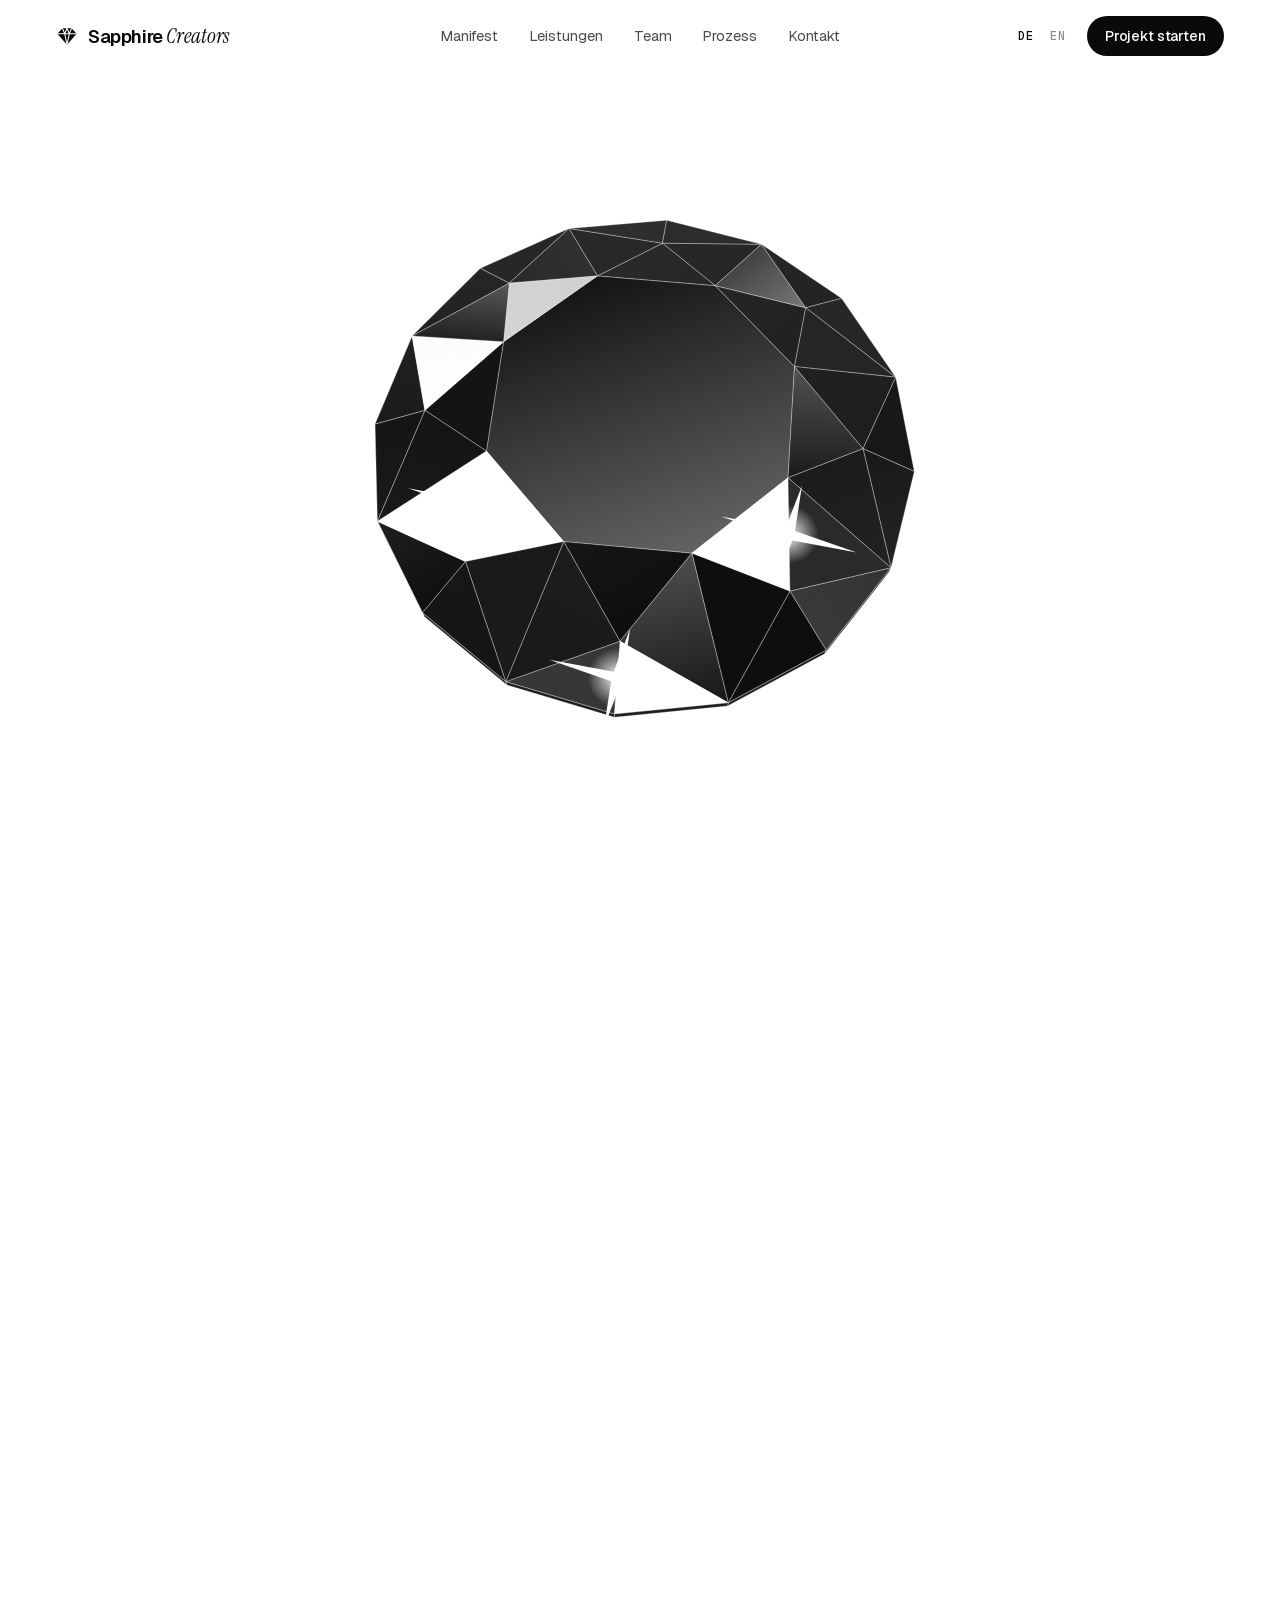
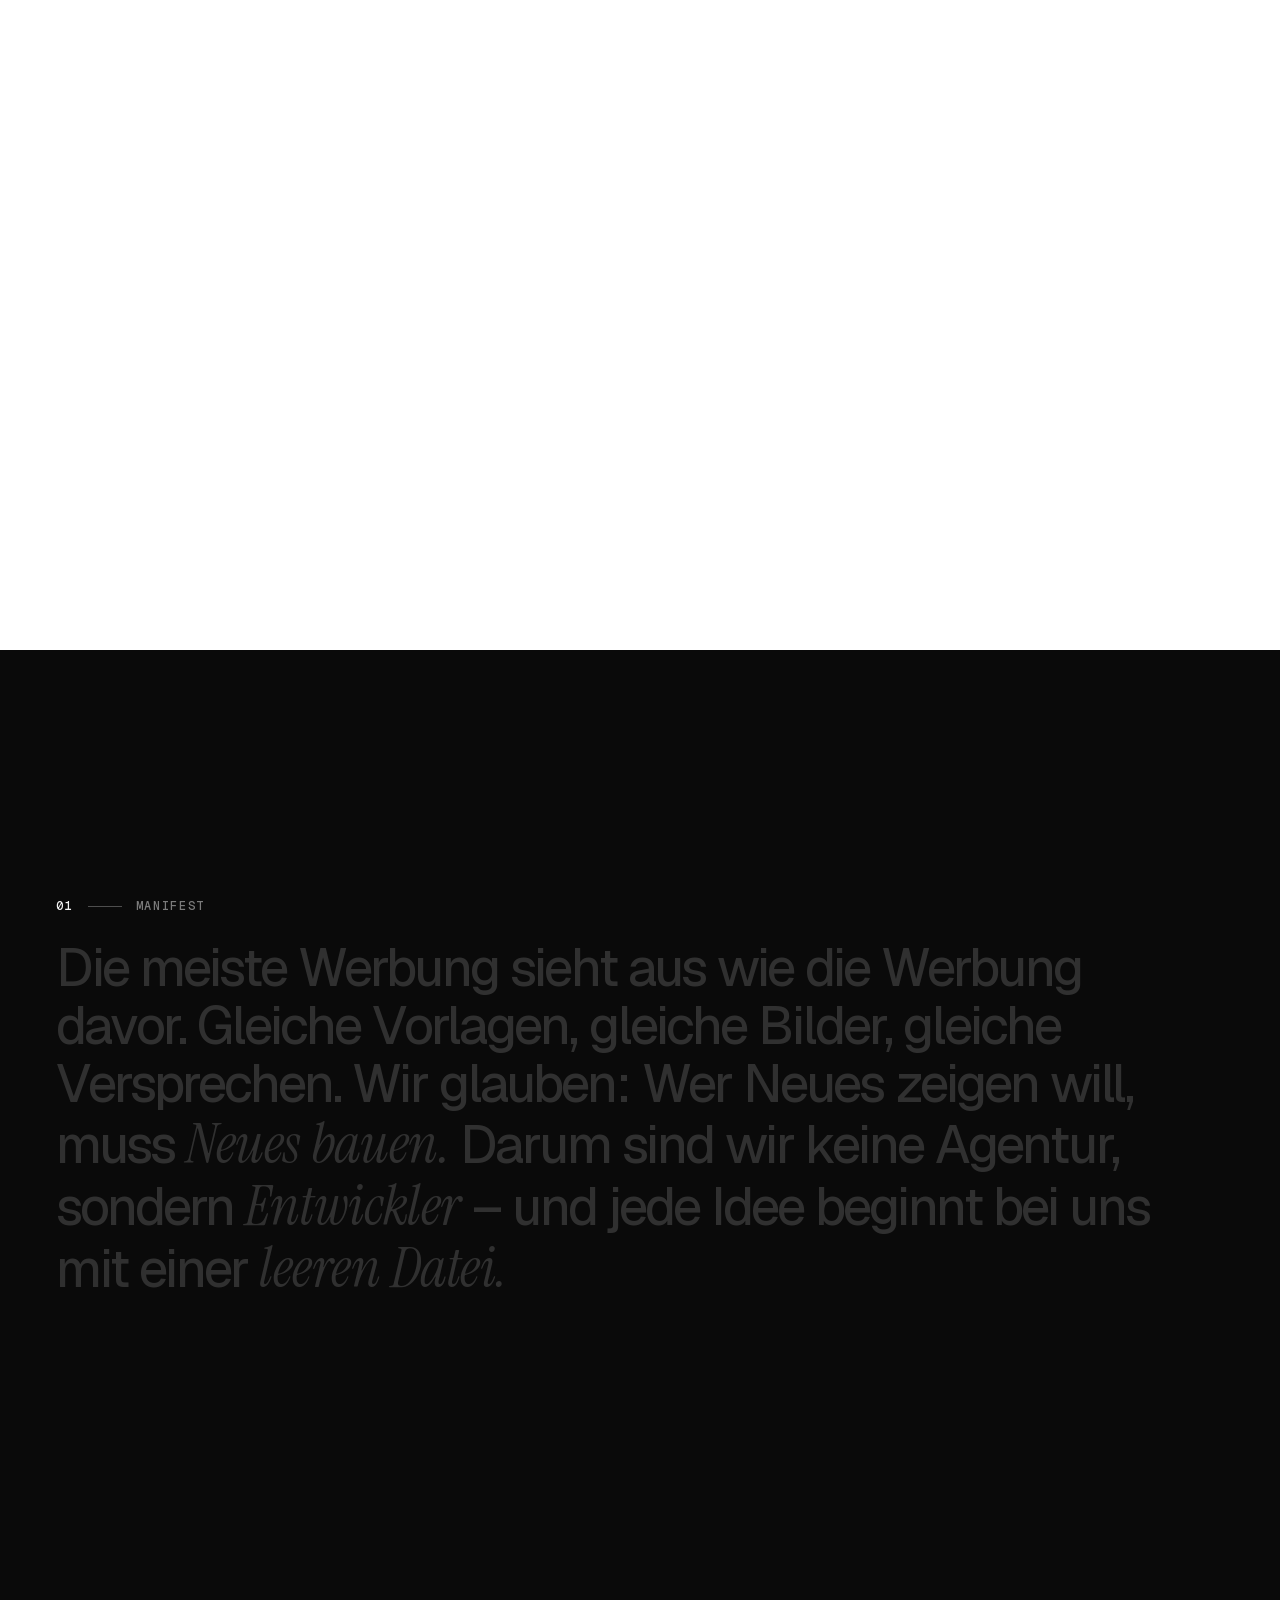
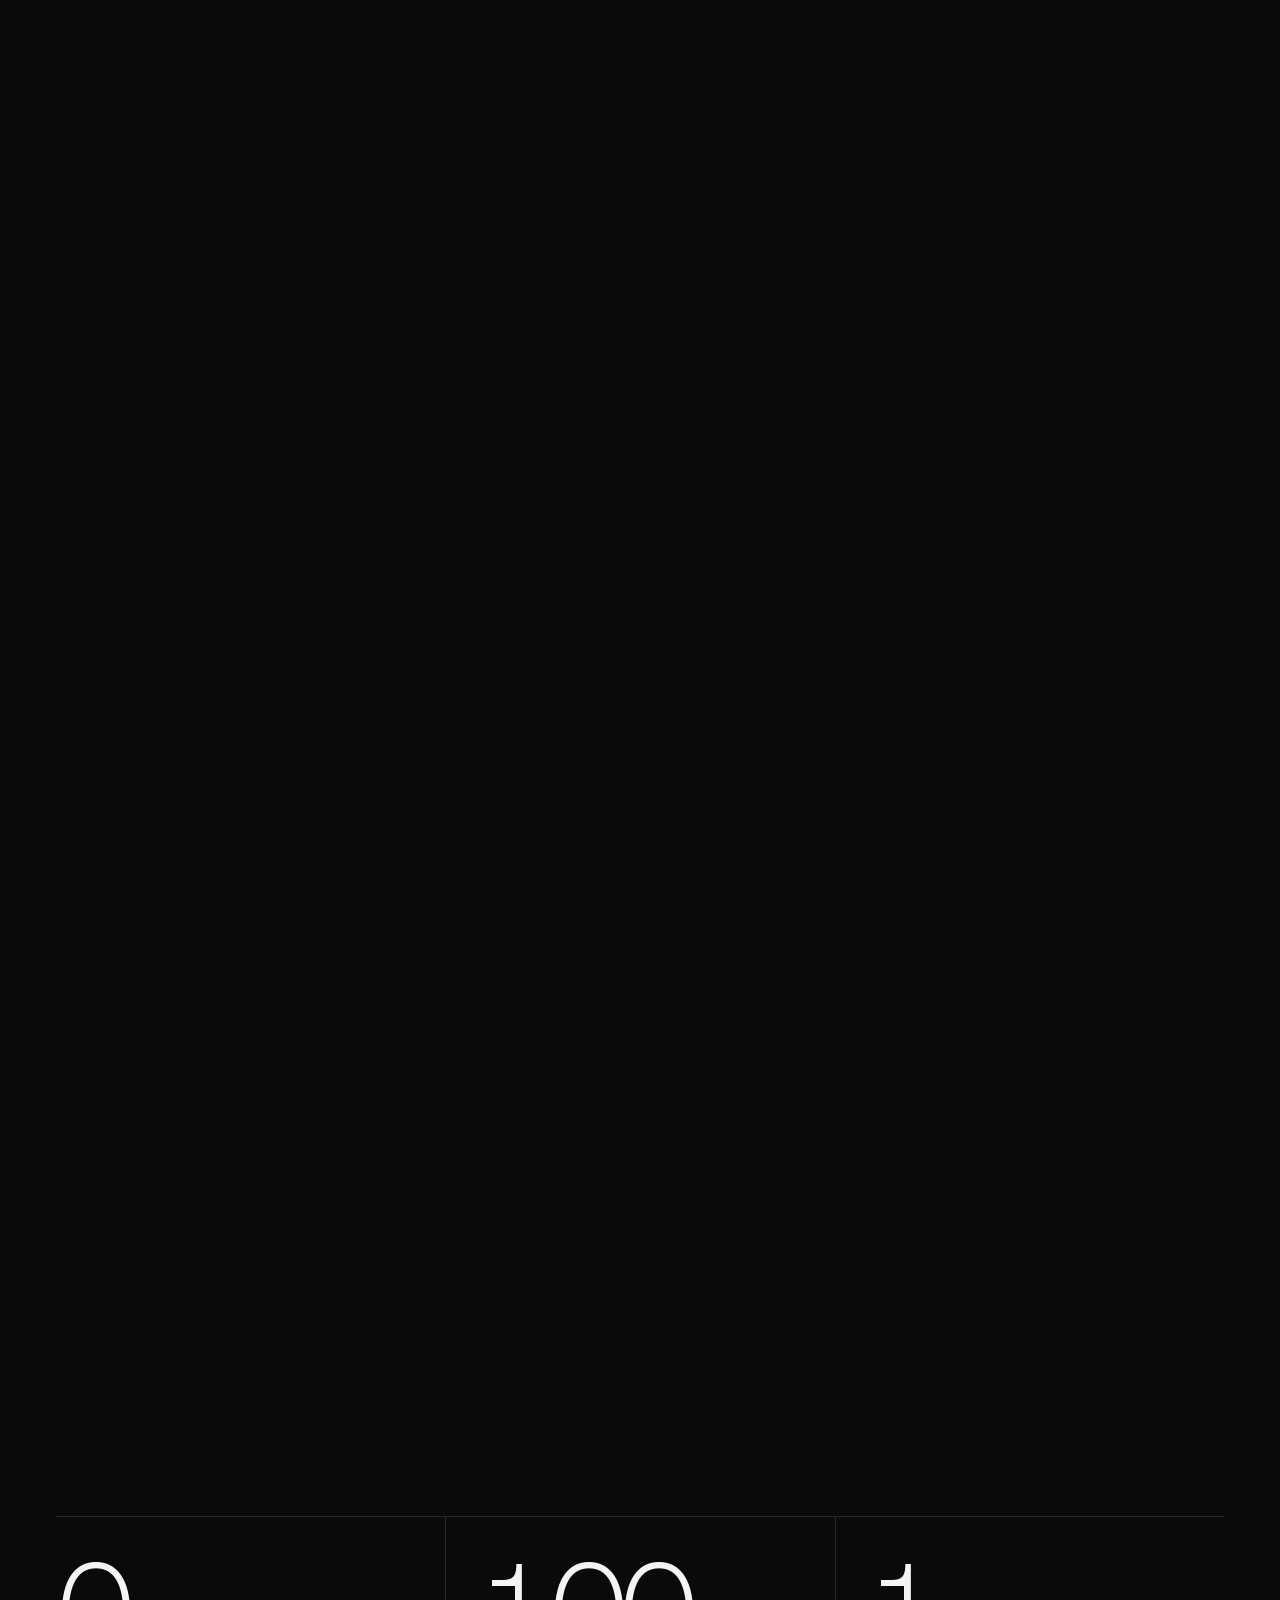
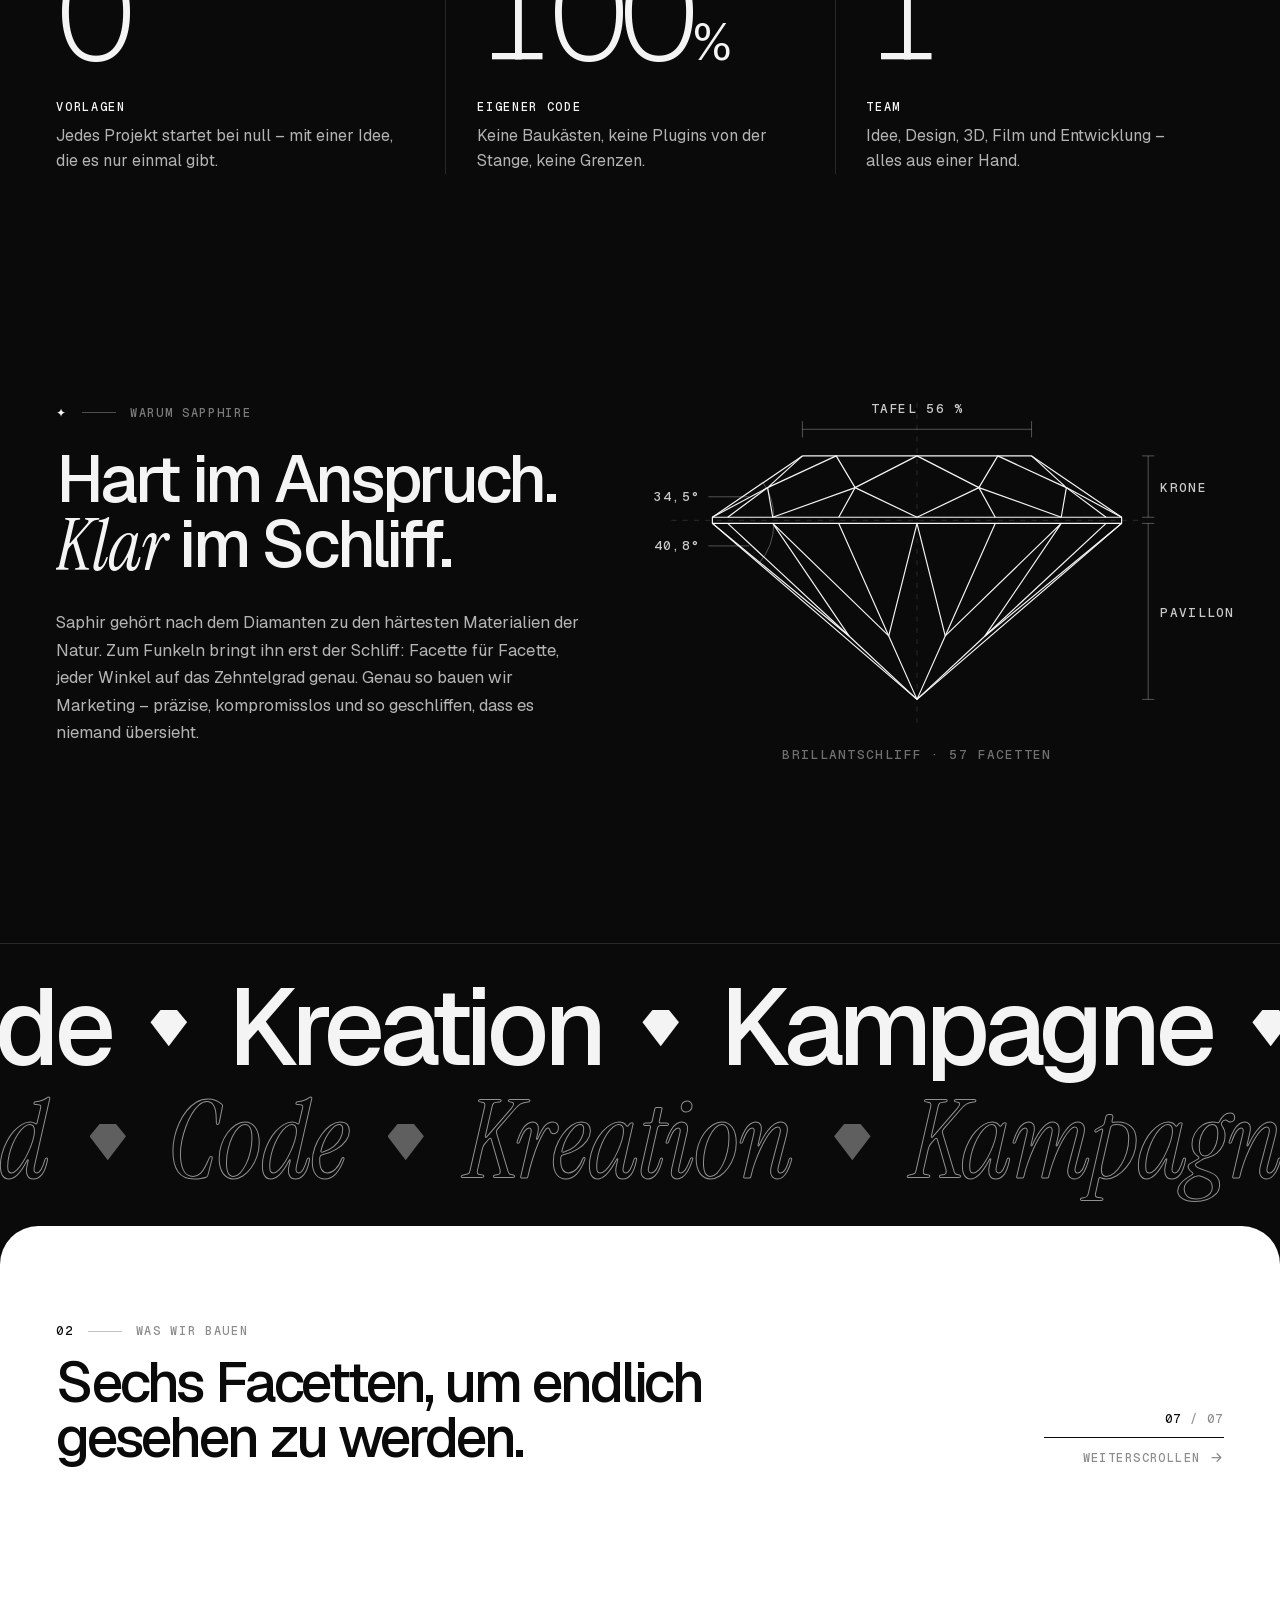
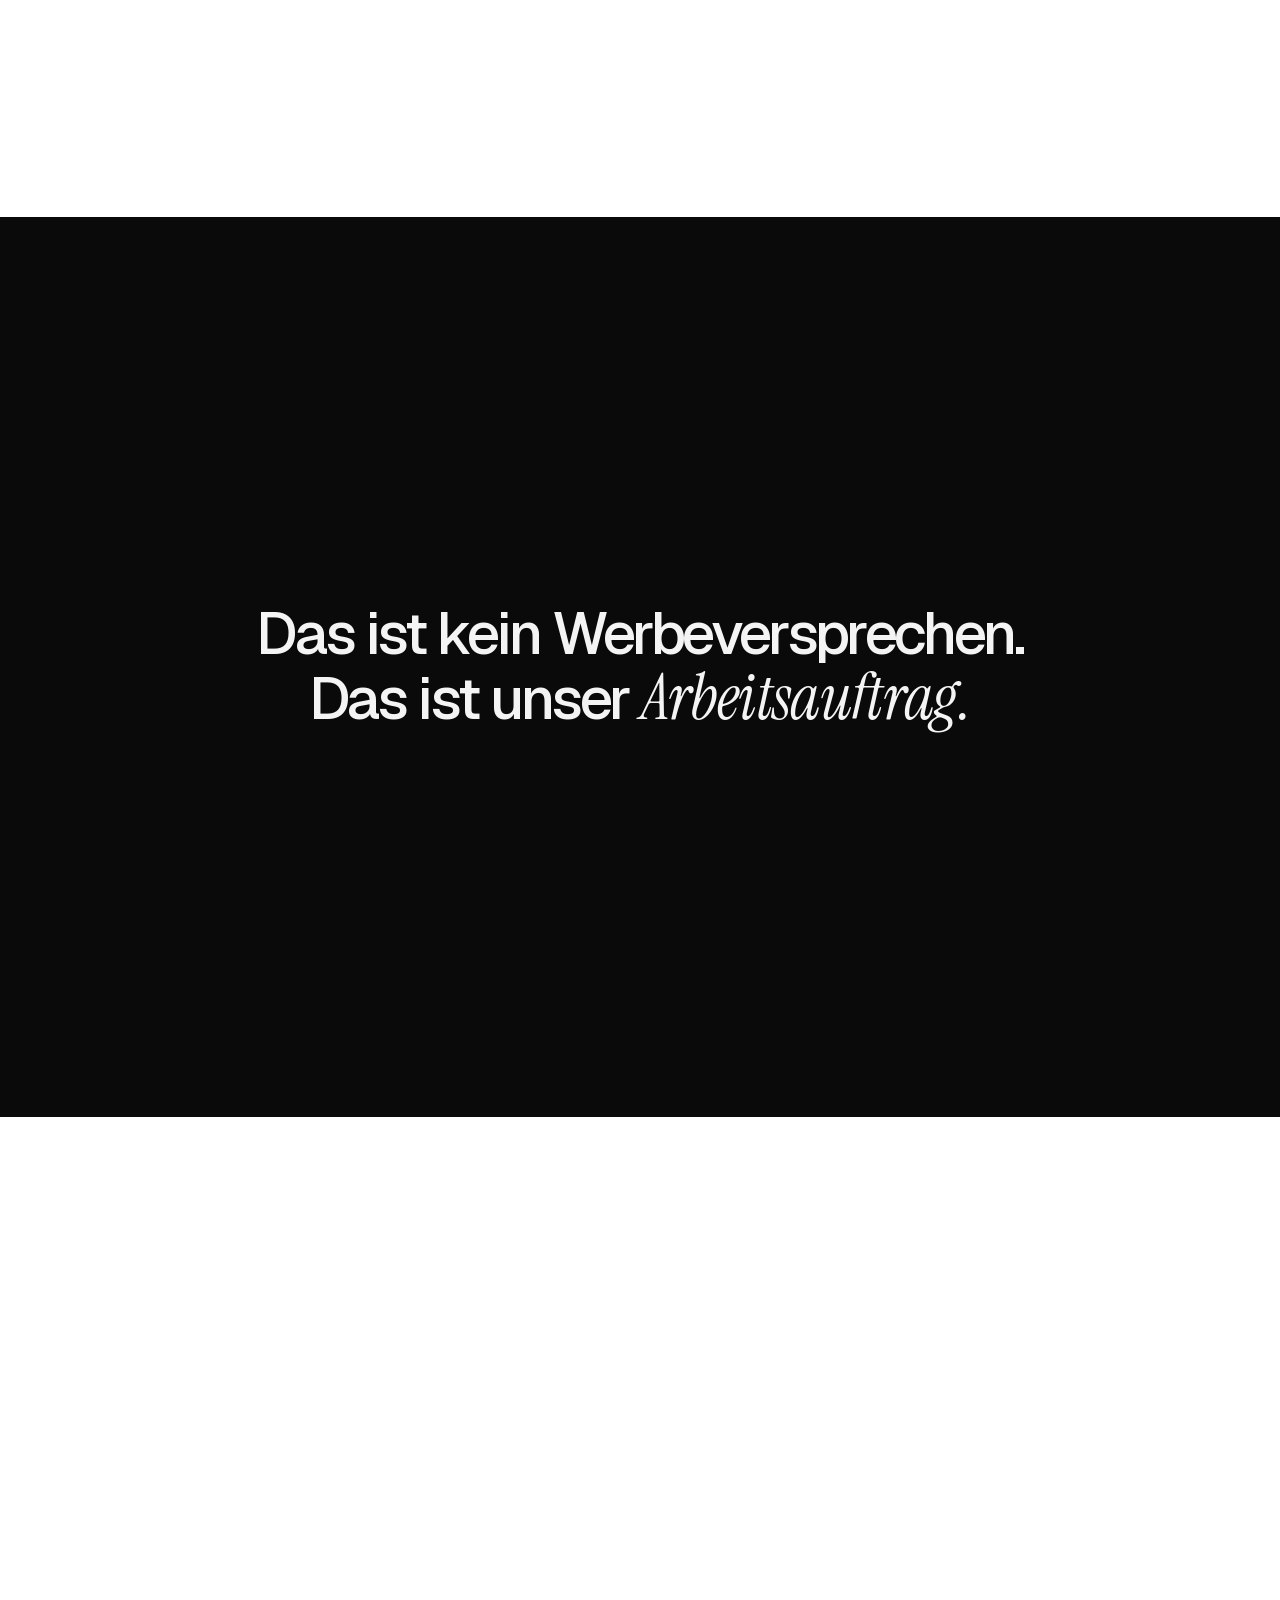
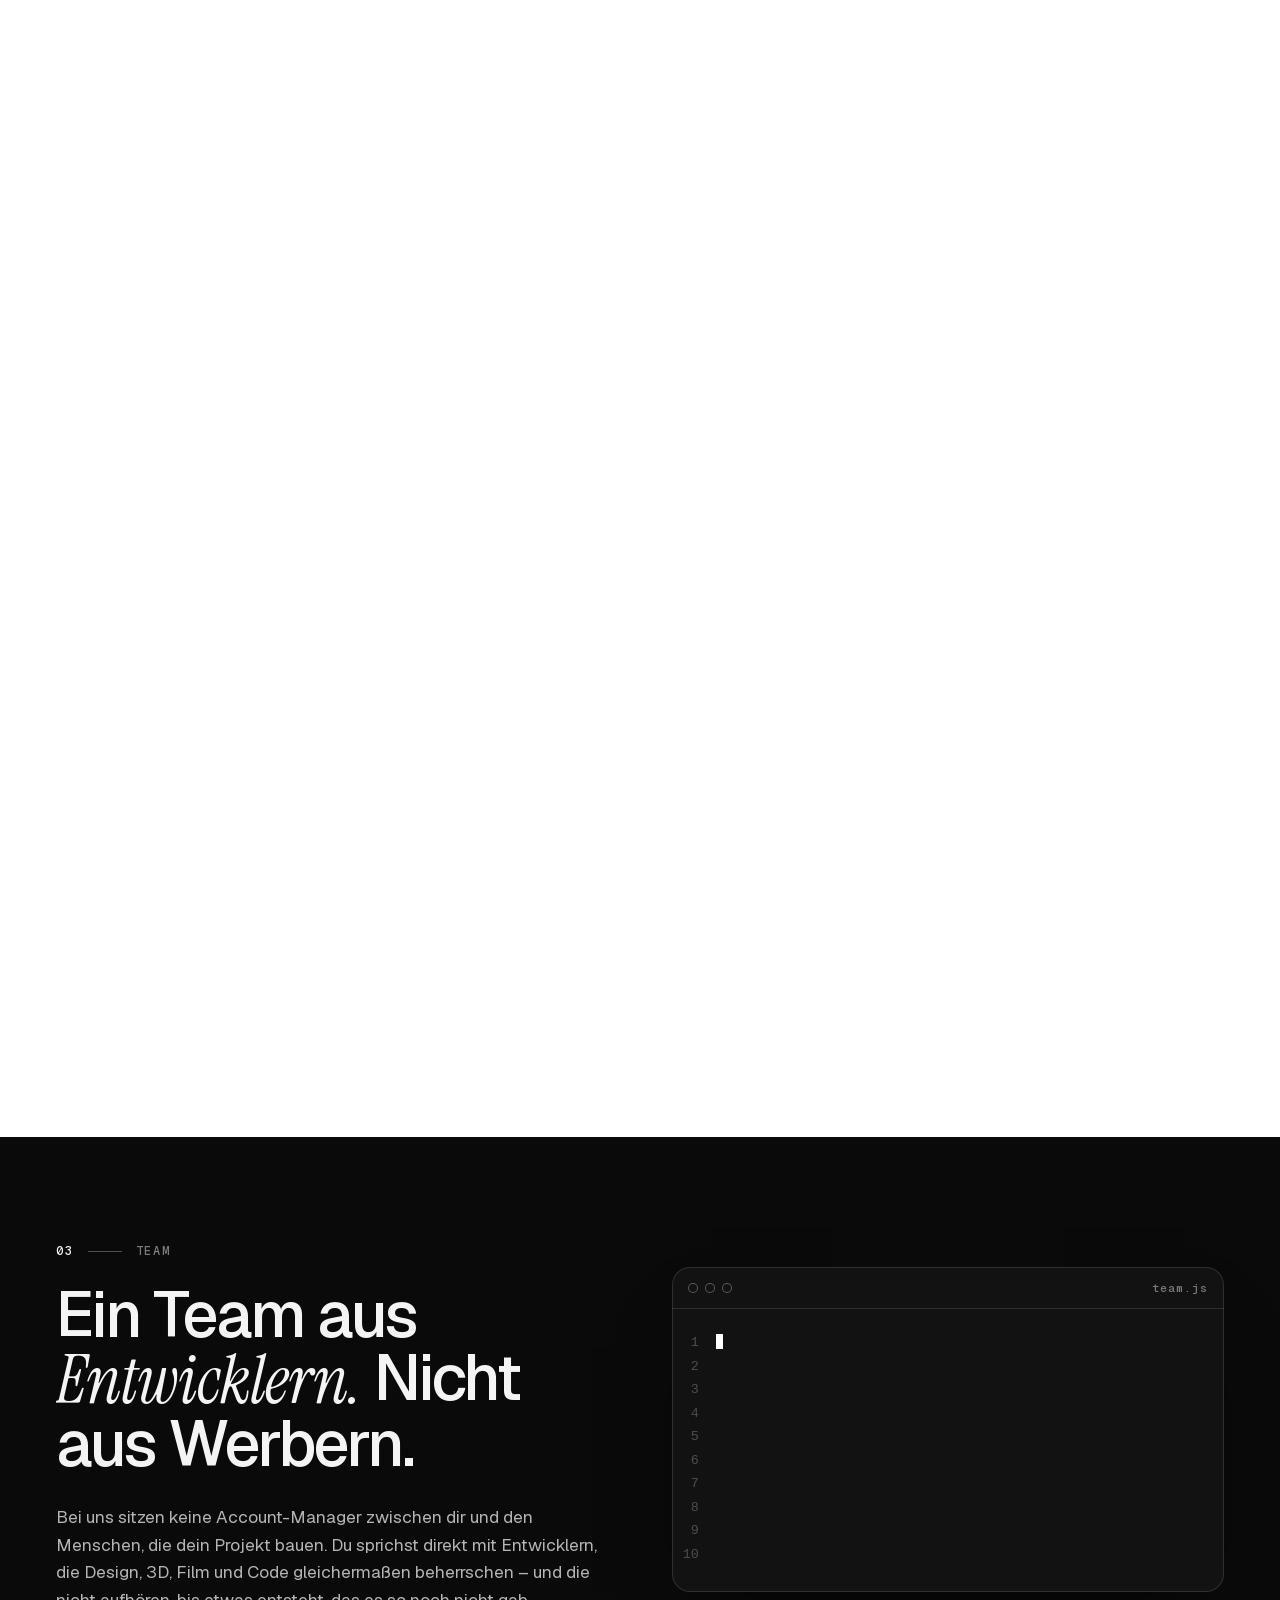
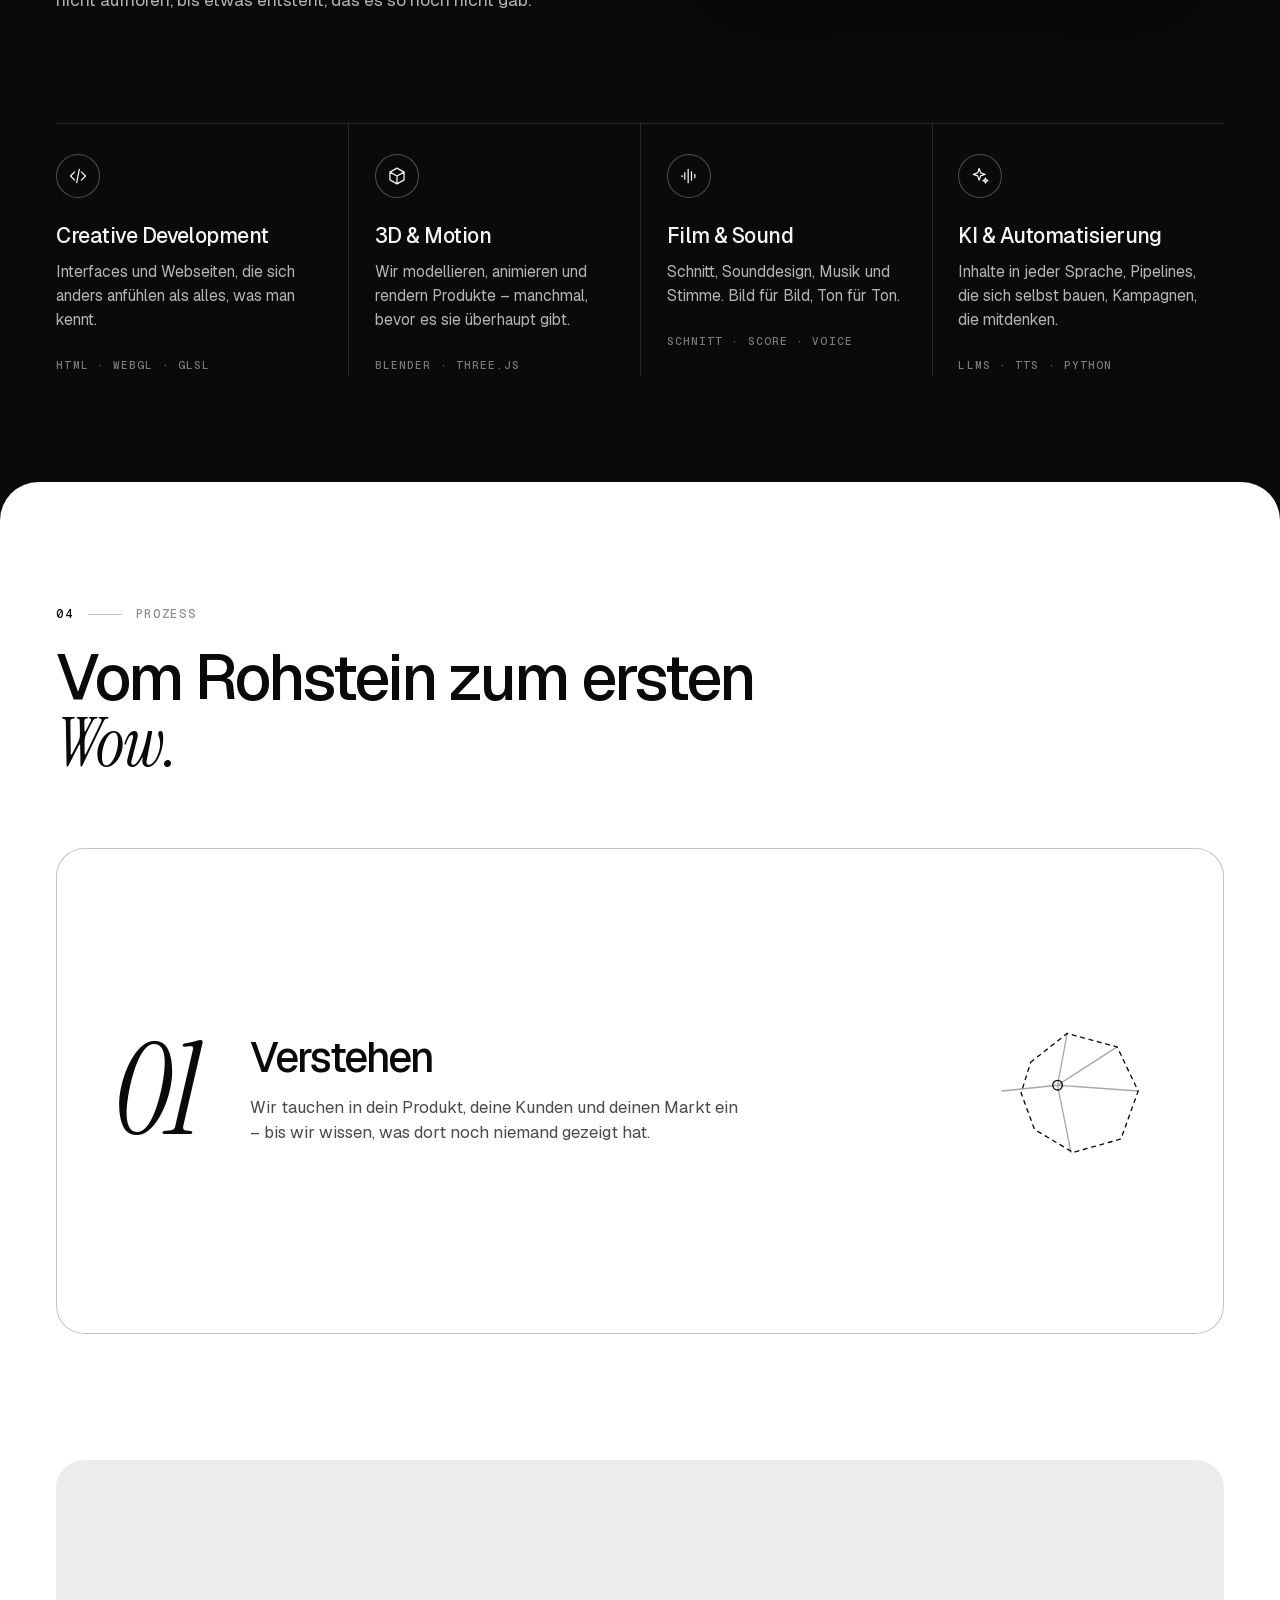
==== commit 08f796b9: "Sapphire Creators: Neuaufbau in Weiß und Schwarz mzollercreations heißt jetzt Sapphire Creators. Die" ====
--- a/docs/index.html
+++ b/docs/index.html
@@ -3,53 +3,44 @@
 <head>
 <meta charset="utf-8">
 <meta name="viewport" content="width=device-width, initial-scale=1, viewport-fit=cover">
-<title>mzollercreations – Marketing, das noch niemand gesehen hat</title>
-<meta name="description" content="mzollercreations ist ein Team aus Entwicklern, das Marketing programmiert: interaktive 3D-Welten, Filme aus Code, Scroll-Stories und KI-Kampagnen.">
-<meta name="theme-color" content="#09090b">
+<title>Sapphire Creators – Marketing, das noch niemand gesehen hat</title>
+<meta name="description" content="Sapphire Creators ist ein Team aus Entwicklern, das Marketing programmiert: interaktive 3D-Welten, Filme aus Code, Scroll-Stories und KI-Kampagnen – präzise geschliffen wie ein Saphir.">
+<meta name="theme-color" content="#ffffff">
 <link rel="canonical" href="https://mzollercreations.github.io/">
 <link rel="alternate" hreflang="de" href="https://mzollercreations.github.io/">
 <link rel="alternate" hreflang="en" href="https://mzollercreations.github.io/en/">
 <link rel="alternate" hreflang="x-default" href="https://mzollercreations.github.io/">
 <meta property="og:type" content="website">
-<meta property="og:site_name" content="mzollercreations">
-<meta property="og:title" content="mzollercreations – Marketing, das noch niemand gesehen hat">
-<meta property="og:description" content="mzollercreations ist ein Team aus Entwicklern, das Marketing programmiert: interaktive 3D-Welten, Filme aus Code, Scroll-Stories und KI-Kampagnen.">
+<meta property="og:site_name" content="Sapphire Creators">
+<meta property="og:title" content="Sapphire Creators – Marketing, das noch niemand gesehen hat">
+<meta property="og:description" content="Sapphire Creators ist ein Team aus Entwicklern, das Marketing programmiert: interaktive 3D-Welten, Filme aus Code, Scroll-Stories und KI-Kampagnen – präzise geschliffen wie ein Saphir.">
 <meta property="og:url" content="https://mzollercreations.github.io/">
 <meta property="og:image" content="https://mzollercreations.github.io/assets/img/og.png">
 <meta property="og:locale" content="de_DE">
 <meta name="twitter:card" content="summary_large_image">
 <link rel="icon" href="assets/img/favicon.svg" type="image/svg+xml">
-<link rel="preload" href="assets/fonts/bricolage-latin.woff2" as="font" type="font/woff2" crossorigin>
-<link rel="stylesheet" href="assets/css/style.css?v=52f22163">
+<link rel="preload" href="assets/fonts/geist-latin.woff2" as="font" type="font/woff2" crossorigin>
+<link rel="preload" href="assets/fonts/instrumentserif-italic-latin.woff2" as="font" type="font/woff2" crossorigin>
+<link rel="stylesheet" href="assets/css/style.css?v=550317aa">
 <script>document.documentElement.classList.add('js')</script>
 </head>
 <body>
 <a class="skip" href="#main">Zum Inhalt springen</a>
 
 <svg class="defs" aria-hidden="true" focusable="false">
-  <defs>
-    <linearGradient id="g24" gradientUnits="userSpaceOnUse" x1="0" y1="0" x2="24" y2="24">
-      <stop offset="0" stop-color="#39d5ff"/><stop offset=".38" stop-color="#7c5cff"/><stop offset=".7" stop-color="#ff5ca8"/><stop offset="1" stop-color="#ffb03a"/>
-    </linearGradient>
-    <linearGradient id="g200" gradientUnits="userSpaceOnUse" x1="0" y1="0" x2="200" y2="200">
-      <stop offset="0" stop-color="#39d5ff"/><stop offset=".38" stop-color="#7c5cff"/><stop offset=".7" stop-color="#ff5ca8"/><stop offset="1" stop-color="#ffb03a"/>
-    </linearGradient>
-  </defs>
+  <symbol id="mark" viewBox="0 0 24 24"><path style="fill:currentColor" d="M7 3.5h10l5.5 6L12 21.5 1.5 9.5z"/><path style="fill:none;stroke:var(--bg,#fff);stroke-width:1.1;stroke-linejoin:round" d="M1.5 9.5h21M7 3.5l2.5 6 2.5-6 2.5 6 2.5-6M9.5 9.5 12 21.5l2.5-12"/></symbol>
+  <symbol id="arr" viewBox="0 0 24 24"><path d="M5 12h14M13 6l6 6-6 6"/></symbol>
+  <symbol id="arr-down" viewBox="0 0 24 24"><path d="M12 5v14M6 13l6 6 6-6"/></symbol>
 </svg>
 
 <div class="loader" aria-hidden="true">
-  <div class="loader-word"><span style="--i:0">m</span><span style="--i:1">z</span><span style="--i:2">o</span><span style="--i:3">l</span><span style="--i:4">l</span><span style="--i:5">e</span><span style="--i:6">r</span><span style="--i:7">c</span><span style="--i:8">r</span><span style="--i:9">e</span><span style="--i:10">a</span><span style="--i:11">t</span><span style="--i:12">i</span><span style="--i:13">o</span><span style="--i:14">n</span><span style="--i:15">s</span></div>
-  <div class="loader-line"><i></i></div>
+  <svg class="loader-mark" viewBox="0 0 24 24"><path d="M7 3.5h10l5.5 6L12 21.5 1.5 9.5zM1.5 9.5h21M7 3.5l2.5 6 2.5-6 2.5 6 2.5-6M9.5 9.5 12 21.5l2.5-12" pathLength="1"/></svg>
+  <div class="loader-word"><b><span style="--i:0">S</span><span style="--i:1">a</span><span style="--i:2">p</span><span style="--i:3">p</span><span style="--i:4">h</span><span style="--i:5">i</span><span style="--i:6">r</span><span style="--i:7">e</span></b> <em><span style="--i:8">C</span><span style="--i:9">r</span><span style="--i:10">e</span><span style="--i:11">a</span><span style="--i:12">t</span><span style="--i:13">o</span><span style="--i:14">r</span><span style="--i:15">s</span></em></div>
 </div>
 
-<canvas class="field" id="field" aria-hidden="true"></canvas>
-<div class="grain" aria-hidden="true"></div>
-<div class="progress" aria-hidden="true"><i></i></div>
-<div class="cursor" aria-hidden="true"><i></i></div>
-
 <header class="nav" id="nav">
-  <a class="brand" href="#top" aria-label="mzollercreations">
-    <span class="brand-mark"></span><span class="brand-word">mzoller<b>creations</b></span>
+  <a class="brand" href="#top" aria-label="Sapphire Creators">
+    <svg class="mark" aria-hidden="true"><use href="#mark"/></svg><span class="wm">Sapphire <em>Creators</em></span>
   </a>
   <nav class="nav-links" aria-label="Menü">
     <a href="#manifest">Manifest</a>
@@ -62,11 +53,12 @@
     <div class="lang">
       <a href="./" hreflang="de" lang="de" aria-current="page">DE</a><a href="en/" hreflang="en" lang="en">EN</a>
     </div>
-    <a class="btn btn-primary btn-small" href="#contact" data-magnetic><span>Projekt starten</span></a>
+    <a class="btn btn-solid btn-small" href="#contact"><span>Projekt starten</span></a>
     <button class="burger" type="button" aria-expanded="false" aria-controls="menu">
       <span class="sr" data-open="Menü" data-close="Schließen">Menü</span><i></i><i></i>
     </button>
   </div>
+  <div class="progress" aria-hidden="true"><i></i></div>
 </header>
 
 <div class="menu" id="menu" hidden>
@@ -85,38 +77,41 @@
 
 <main id="main">
 
-<!-- ============ HERO ============ -->
-<section class="hero" id="top" data-scene="0">
-  <div class="wrap hero-inner">
-    <p class="eyebrow"><span class="dot"></span>Entwickler-Studio für Marketing</p>
-    <h1 class="hero-title">
-      <span class="line" data-depth=".05"><span class="line-in" style="--d:0">Marketing,</span></span>
-      <span class="line" data-depth=".11"><span class="line-in" style="--d:.09">das <span class="grad">noch niemand</span></span></span>
-      <span class="line" data-depth=".17"><span class="line-in" style="--d:.18"><span class="grad">gesehen</span> hat.</span></span>
-    </h1>
-    <div class="hero-row">
-      <p class="hero-sub">Wir sind ein Team aus Entwicklern. Wir schreiben keine Kampagnen – wir programmieren sie: interaktive 3D-Welten, Filme aus Code und Webseiten, die man nicht mehr vergisst.</p>
-      <div class="hero-ctas">
-        <a class="btn btn-primary" href="#contact" data-magnetic><span>Projekt starten</span><svg class="arr" viewBox="0 0 24 24" aria-hidden="true"><path d="M5 12h14M13 6l6 6-6 6"/></svg></a>
-        <a class="btn btn-ghost" href="#services"><span>Was wir bauen</span><svg class="arr arr-down" viewBox="0 0 24 24" aria-hidden="true"><path d="M12 5v14M6 13l6 6 6-6"/></svg></a>
-      </div>
-    </div>
-  </div>
-  <div class="wrap hero-meta">
-    <span>Gegründet 2026</span>
-    <span class="scroll-cue"><i></i>Scrollen</span>
-    <span>Code statt Vorlagen</span>
-  </div>
-</section>
-
-<!-- ============ MARQUEE ============ -->
-<div class="marquee" aria-hidden="true">
-  <div class="mq-row" data-dir="-1"><div class="mq-track"><span class="mq-item">Code</span><span class="mq-item">Kreation</span><span class="mq-item">Kampagne</span><span class="mq-item">3D-Welten</span><span class="mq-item">Filme</span><span class="mq-item">KI</span><span class="mq-item">Scroll-Stories</span><span class="mq-item">Sound</span><span class="mq-item">Code</span><span class="mq-item">Kreation</span><span class="mq-item">Kampagne</span><span class="mq-item">3D-Welten</span><span class="mq-item">Filme</span><span class="mq-item">KI</span><span class="mq-item">Scroll-Stories</span><span class="mq-item">Sound</span></div></div>
-  <div class="mq-row mq-outline" data-dir="1"><div class="mq-track"><span class="mq-item">Code</span><span class="mq-item">Kreation</span><span class="mq-item">Kampagne</span><span class="mq-item">3D-Welten</span><span class="mq-item">Filme</span><span class="mq-item">KI</span><span class="mq-item">Scroll-Stories</span><span class="mq-item">Sound</span><span class="mq-item">Code</span><span class="mq-item">Kreation</span><span class="mq-item">Kampagne</span><span class="mq-item">3D-Welten</span><span class="mq-item">Filme</span><span class="mq-item">KI</span><span class="mq-item">Scroll-Stories</span><span class="mq-item">Sound</span></div></div>
-</div>
-
-<!-- ============ MANIFEST ============ -->
-<section class="manifest" id="manifest" data-scene="1">
+<!-- ============ HERO: the stone, then into it ============ -->
+<section class="hero" id="top">
+  <div class="hero-stage">
+    <div class="hero-void" aria-hidden="true"></div>
+    <canvas class="gem-canvas" id="gem-hero" aria-hidden="true"></canvas>
+    <div class="wrap hero-grid">
+      <div class="hero-copy">
+        <p class="eyebrow"><svg class="mark" aria-hidden="true"><use href="#mark"/></svg>Entwickler-Studio für Marketing</p>
+        <h1 class="hero-title">
+          <span class="line"><span class="line-in" style="--d:0">Marketing,</span></span>
+          <span class="line"><span class="line-in" style="--d:.08">das <em>noch niemand</em></span></span>
+          <span class="line"><span class="line-in" style="--d:.16"><em>gesehen</em> hat.</span></span>
+        </h1>
+        <p class="hero-sub">Wir sind ein Team aus Entwicklern. Wir schreiben keine Kampagnen – wir programmieren sie: interaktive 3D-Welten, Filme aus Code und Webseiten, die man nicht mehr vergisst.</p>
+        <div class="hero-ctas">
+          <a class="btn btn-solid" href="#contact"><span>Projekt starten</span><svg class="arr" aria-hidden="true"><use href="#arr"/></svg></a>
+          <a class="btn btn-line" href="#services"><span>Was wir bauen</span><svg class="arr" aria-hidden="true"><use href="#arr-down"/></svg></a>
+        </div>
+      </div>
+      <div class="gem-slot" id="hero-slot" aria-hidden="true">
+        <span class="spec spec-a">57 Facetten · live gerendert</span>
+        <span class="spec spec-b">0 Vorlagen</span>
+        <span class="drag-hint">Ziehen zum Drehen</span>
+      </div>
+    </div>
+    <div class="wrap hero-meta">
+      <span>Gegründet 2026</span>
+      <span class="scroll-cue"><i></i>Scrollen</span>
+      <span>Code statt Vorlagen</span>
+    </div>
+  </div>
+</section>
+
+<!-- ============ MANIFEST (inside the stone) ============ -->
+<section class="manifest dark" id="manifest" data-dark>
   <div class="sticky">
     <div class="wrap">
       <p class="label"><i>01</i>Manifest</p>
@@ -126,42 +121,90 @@
 </section>
 
 <!-- ============ STATS ============ -->
-<section class="stats wrap" aria-label="mzollercreations">
-  <div class="stat" data-reveal>
-    <div class="stat-num"><span data-count-from="99" data-count-to="0">0</span></div>
-    <h3>Vorlagen</h3>
-    <p>Jedes Projekt startet bei null – mit einer Idee, die es nur einmal gibt.</p>
-  </div>
-  <div class="stat" data-reveal style="--d:120">
-    <div class="stat-num"><span data-count-from="0" data-count-to="100">100</span><small>%</small></div>
-    <h3>eigener Code</h3>
-    <p>Keine Baukästen, keine Plugins von der Stange, keine Grenzen.</p>
-  </div>
-  <div class="stat" data-reveal style="--d:240">
-    <div class="stat-num"><span data-count-from="9" data-count-to="1">1</span></div>
-    <h3>Team</h3>
-    <p>Idee, Design, 3D, Film und Entwicklung – alles aus einer Hand.</p>
-  </div>
-</section>
+<section class="stats dark" data-dark aria-label="Sapphire Creators">
+  <div class="wrap stats-grid">
+    <div class="stat" data-reveal>
+      <div class="stat-num"><span data-count-from="99" data-count-to="0">0</span></div>
+      <h3>Vorlagen</h3>
+      <p>Jedes Projekt startet bei null – mit einer Idee, die es nur einmal gibt.</p>
+    </div>
+    <div class="stat" data-reveal style="--d:120">
+      <div class="stat-num"><span data-count-from="0" data-count-to="100">100</span><small>%</small></div>
+      <h3>eigener Code</h3>
+      <p>Keine Baukästen, keine Plugins von der Stange, keine Grenzen.</p>
+    </div>
+    <div class="stat" data-reveal style="--d:240">
+      <div class="stat-num"><span data-count-from="9" data-count-to="1">1</span></div>
+      <h3>Team</h3>
+      <p>Idee, Design, 3D, Film und Entwicklung – alles aus einer Hand.</p>
+    </div>
+  </div>
+</section>
+
+<!-- ============ WHY SAPPHIRE: a technical drawing ============ -->
+<section class="why dark" data-dark>
+  <div class="wrap why-grid">
+    <div class="why-copy">
+      <p class="label"><i>✦</i>Warum Sapphire</p>
+      <h2 class="why-title" data-split>Hart im Anspruch. <em>Klar</em> im Schliff.</h2>
+      <p class="why-text" data-reveal>Saphir gehört nach dem Diamanten zu den härtesten Materialien der Natur. Zum Funkeln bringt ihn erst der Schliff: Facette für Facette, jeder Winkel auf das Zehntelgrad genau. Genau so bauen wir Marketing – präzise, kompromisslos und so geschliffen, dass es niemand übersieht.</p>
+    </div>
+    <figure class="blueprint" data-reveal aria-hidden="true">
+      <svg viewBox="0 0 560 400">
+        <g class="bp-dim">
+          <path d="M148 56h224M148 48v16M372 48v16"/>
+          <path d="M486 82v60M480 82h12M480 142h12"/>
+          <path d="M486 148v172M480 148h12M480 320h12"/>
+          <path d="M120 142A60 60 0 0 0 109.6 108.2M120 148A60 60 0 0 1 105.5 187.1M56 122h40M56 170h40"/>
+          <path class="bp-axis" d="M260 30v318M20 145h460"/>
+        </g>
+        <g class="bp-cut">
+          <path pathLength="1" d="M148 82H372L460 142V148L260 320L60 148V142Z"/>
+          <path pathLength="1" d="M60 142H460M60 148H460"/>
+          <path pathLength="1" d="M372 82L406 113L339 82L320.5 113L260 82L199.5 113L181 82L114 113L148 82"/>
+          <path pathLength="1" d="M460 142L406 113L401 142L320.5 113L260 142L199.5 113L119 142L114 113L60 142"/>
+          <path pathLength="1" d="M406 113L444.8 142M320.5 113L336.5 142M199.5 113L183.5 142M114 113L75 142"/>
+          <path pathLength="1" d="M460 148L326.5 258L401 148L287.6 258L260 148L232.4 258L119 148L193.5 258L60 148"/>
+          <path pathLength="1" d="M444.8 148L326.5 258M336.5 148L287.6 258M183.5 148L232.4 258M75 148L193.5 258"/>
+          <path pathLength="1" d="M326.5 258L260 320L287.6 258M232.4 258L260 320L193.5 258"/>
+        </g>
+        <g class="bp-text">
+          <text x="260" y="40" text-anchor="middle">Tafel 56 %</text>
+          <text x="498" y="117">Krone</text>
+          <text x="498" y="239">Pavillon</text>
+          <text x="48" y="126" text-anchor="end">34,5°</text>
+          <text x="48" y="174" text-anchor="end">40,8°</text>
+          <text x="260" y="378" text-anchor="middle" class="bp-faint">Brillantschliff · 57 Facetten</text>
+        </g>
+      </svg>
+    </figure>
+  </div>
+</section>
+
+<!-- ============ MARQUEE ============ -->
+<div class="marquee dark" data-dark aria-hidden="true">
+  <div class="mq-row" data-dir="-1"><div class="mq-track"><span class="mq-item">Code</span><i class="mq-gem"></i><span class="mq-item">Kreation</span><i class="mq-gem"></i><span class="mq-item">Kampagne</span><i class="mq-gem"></i><span class="mq-item">3D-Welten</span><i class="mq-gem"></i><span class="mq-item">Filme</span><i class="mq-gem"></i><span class="mq-item">KI</span><i class="mq-gem"></i><span class="mq-item">Scroll-Stories</span><i class="mq-gem"></i><span class="mq-item">Sound</span><i class="mq-gem"></i><span class="mq-item">Code</span><i class="mq-gem"></i><span class="mq-item">Kreation</span><i class="mq-gem"></i><span class="mq-item">Kampagne</span><i class="mq-gem"></i><span class="mq-item">3D-Welten</span><i class="mq-gem"></i><span class="mq-item">Filme</span><i class="mq-gem"></i><span class="mq-item">KI</span><i class="mq-gem"></i><span class="mq-item">Scroll-Stories</span><i class="mq-gem"></i><span class="mq-item">Sound</span><i class="mq-gem"></i></div></div>
+  <div class="mq-row mq-italic" data-dir="1"><div class="mq-track"><span class="mq-item">Code</span><i class="mq-gem"></i><span class="mq-item">Kreation</span><i class="mq-gem"></i><span class="mq-item">Kampagne</span><i class="mq-gem"></i><span class="mq-item">3D-Welten</span><i class="mq-gem"></i><span class="mq-item">Filme</span><i class="mq-gem"></i><span class="mq-item">KI</span><i class="mq-gem"></i><span class="mq-item">Scroll-Stories</span><i class="mq-gem"></i><span class="mq-item">Sound</span><i class="mq-gem"></i><span class="mq-item">Code</span><i class="mq-gem"></i><span class="mq-item">Kreation</span><i class="mq-gem"></i><span class="mq-item">Kampagne</span><i class="mq-gem"></i><span class="mq-item">3D-Welten</span><i class="mq-gem"></i><span class="mq-item">Filme</span><i class="mq-gem"></i><span class="mq-item">KI</span><i class="mq-gem"></i><span class="mq-item">Scroll-Stories</span><i class="mq-gem"></i><span class="mq-item">Sound</span><i class="mq-gem"></i></div></div>
+</div>
 
 <!-- ============ SERVICES (horizontal) ============ -->
-<section class="services" id="services" data-scene="2">
+<section class="services sheet" id="services">
   <div class="sticky">
     <div class="wrap services-head">
       <div>
         <p class="label"><i>02</i>Was wir bauen</p>
-        <h2 class="h2" data-split>Sechs Arten, endlich gesehen zu werden.</h2>
+        <h2 class="h2" data-split>Sechs Facetten, um endlich gesehen zu werden.</h2>
       </div>
       <div class="sp">
         <span class="sp-count"><b>01</b> / 07</span>
         <span class="sp-bar"><i></i></span>
-        <span class="sp-hint">Weiterscrollen <svg class="arr" viewBox="0 0 24 24" aria-hidden="true"><path d="M5 12h14M13 6l6 6-6 6"/></svg></span>
+        <span class="sp-hint">Weiterscrollen <svg class="arr" aria-hidden="true"><use href="#arr"/></svg></span>
       </div>
     </div>
     <div class="track-wrap">
       <div class="track">
 
-        <article class="card" style="--h:#7c5cff">
+        <article class="card">
           <div class="card-top"><span class="card-num">01</span><span class="card-tag">WebGL · Three.js</span></div>
           <div class="card-vis vis-cube" aria-hidden="true">
             <div class="floor"></div>
@@ -171,7 +214,7 @@
           <p>Begehbare Showrooms und Produktwelten direkt im Browser. Ohne App, ohne Download – Link öffnen und eintauchen.</p>
         </article>
 
-        <article class="card" style="--h:#ff5ca8">
+        <article class="card">
           <div class="card-top"><span class="card-num">02</span><span class="card-tag">Blender · Cycles · Sound</span></div>
           <div class="card-vis vis-film" aria-hidden="true">
             <div class="film-screen"><span class="rec"><b></b>REC</span><span class="tc" data-timecode>00:00:00:00</span><span class="play"></span></div>
@@ -181,7 +224,7 @@
           <p>Launch- und Produktfilme, die gerendert statt gedreht werden: mit echten 3D-Modellen, eigener Musik und Stimme.</p>
         </article>
 
-        <article class="card" style="--h:#39d5ff">
+        <article class="card">
           <div class="card-top"><span class="card-num">03</span><span class="card-tag">Motion · Interaction</span></div>
           <div class="card-vis vis-scroll" aria-hidden="true">
             <div class="phone">
@@ -196,10 +239,9 @@
           <p>Webseiten, die beim Scrollen eine Geschichte erzählen. So wie diese hier.</p>
         </article>
 
-        <article class="card" style="--h:#ffb03a">
+        <article class="card">
           <div class="card-top"><span class="card-num">04</span><span class="card-tag">LLMs · TTS · Automation</span></div>
           <div class="card-vis vis-ai" aria-hidden="true">
-            <div class="blob"></div>
             <div class="ai-slot"><div class="ai-words"><span>Hallo</span><span>Hello</span><span>Bonjour</span><span>Hola</span><span>Ciao</span><span>Hallo</span></div></div>
             <div class="ai-prompt">&gt; generate --lang=all<b></b></div>
           </div>
@@ -207,7 +249,7 @@
           <p>Texte, Bilder und Stimmen in jeder Sprache – generiert, kuratiert und exakt auf deine Marke abgestimmt.</p>
         </article>
 
-        <article class="card" style="--h:#ff5ca8">
+        <article class="card">
           <div class="card-top"><span class="card-num">05</span><span class="card-tag">Film · Web · Live</span></div>
           <div class="card-vis vis-event" aria-hidden="true">
             <div class="radar"><i></i><i></i><i></i><b></b></div>
@@ -217,7 +259,7 @@
           <p>Einladungsfilme, Eventseiten und Countdowns, die Menschen nicht nur informieren, sondern vor Ort bringen.</p>
         </article>
 
-        <article class="card" style="--h:#39d5ff">
+        <article class="card">
           <div class="card-top"><span class="card-num">06</span><span class="card-tag">i18n · Build-Pipelines</span></div>
           <div class="card-vis vis-globe" aria-hidden="true">
             <div class="globe">
@@ -233,7 +275,7 @@
         <article class="card card-end">
           <div class="card-top"><span class="card-num">07</span><span class="card-tag">∞</span></div>
           <p class="card-end-text">Und alles, wofür es noch keinen Namen gibt.</p>
-          <a class="btn btn-primary" href="#contact" data-magnetic><span>Projekt starten</span><svg class="arr" viewBox="0 0 24 24" aria-hidden="true"><path d="M5 12h14M13 6l6 6-6 6"/></svg></a>
+          <a class="btn btn-light" href="#contact"><span>Projekt starten</span><svg class="arr" aria-hidden="true"><use href="#arr"/></svg></a>
         </article>
 
       </div>
@@ -250,7 +292,7 @@
 </section>
 
 <!-- ============ TEAM ============ -->
-<section class="team" id="team">
+<section class="team dark" id="team" data-dark>
   <div class="wrap team-grid">
     <div class="team-copy">
       <p class="label"><i>03</i>Team</p>
@@ -259,7 +301,7 @@
     </div>
     <div class="code" data-reveal style="--d:150">
       <div class="code-bar"><i></i><i></i><i></i><span>team.js</span></div>
-      <pre class="code-body"><code data-type><span class="ln"><span class="tk-k">const</span> team = {</span><span class="ln">  <span class="tk-p">name</span>: <span class="tk-s">"mzollercreations"</span>,</span><span class="ln">  <span class="tk-p">wir</span>: <span class="tk-s">"Entwickler"</span>,</span><span class="ln">  <span class="tk-p">bauen</span>: <span class="tk-s">"Marketing"</span>,</span><span class="ln">  <span class="tk-p">schonGesehen</span>: <span class="tk-b">false</span>, <span class="tk-c">// noch nie</span></span><span class="ln">  <span class="tk-p">vorlagen</span>: <span class="tk-n">0</span>,</span><span class="ln">};</span><span class="ln"></span><span class="ln"><span class="tk-f">launch</span>(team); <span class="tk-c">// ✦</span></span></code></pre>
+      <pre class="code-body"><code data-type><span class="ln"><span class="tk-k">const</span> team = {</span><span class="ln">  <span class="tk-p">name</span>: <span class="tk-s">"Sapphire Creators"</span>,</span><span class="ln">  <span class="tk-p">wir</span>: <span class="tk-s">"Entwickler"</span>,</span><span class="ln">  <span class="tk-p">bauen</span>: <span class="tk-s">"Marketing"</span>,</span><span class="ln">  <span class="tk-p">schliff</span>: <span class="tk-s">"präzise"</span>,</span><span class="ln">  <span class="tk-p">schonGesehen</span>: <span class="tk-b">false</span>, <span class="tk-c">// noch nie</span></span><span class="ln">  <span class="tk-p">vorlagen</span>: <span class="tk-n">0</span>,</span><span class="ln">};</span><span class="ln"></span><span class="ln"><span class="tk-f">launch</span>(team); <span class="tk-c">// ✦</span></span></code></pre>
     </div>
   </div>
   <div class="wrap roles">
@@ -282,34 +324,36 @@
   </div>
 </section>
 
-<!-- ============ PROCESS (stacking cards) ============ -->
-<section class="process" id="process" data-scene="3">
+<!-- ============ PROCESS: rough stone → polished (white → black) ============ -->
+<section class="process sheet" id="process">
   <div class="wrap">
-    <p class="label"><i>04</i>Prozess</p>
-    <h2 class="h2" data-split>Vom ersten Gedanken zum ersten <em>Wow.</em></h2>
+    <div class="process-head">
+      <p class="label"><i>04</i>Prozess</p>
+      <h2 class="h2" data-split>Vom Rohstein zum ersten <em>Wow.</em></h2>
+    </div>
     <div class="stack">
-      <article class="pcard" style="--i:0;--h:#39d5ff">
+      <article class="pcard t0" style="--i:0">
         <span class="pcard-num">01</span>
         <div class="pcard-body"><h3>Verstehen</h3><p>Wir tauchen in dein Produkt, deine Kunden und deinen Markt ein – bis wir wissen, was dort noch niemand gezeigt hat.</p></div>
-        <svg class="pcard-vis" viewBox="0 0 200 200" aria-hidden="true"><circle class="spin dash" cx="100" cy="100" r="80"/><circle cx="100" cy="100" r="54"/><circle class="pulse" cx="100" cy="100" r="28"/><circle class="fill" cx="100" cy="100" r="5"/><path d="M100 6v30M100 164v30M6 100h30M164 100h30"/></svg>
+        <svg class="pcard-vis" viewBox="0 0 200 200" aria-hidden="true"><path class="rough" d="M58 70l38-30 52 14 22 46-18 50-50 14-40-24-14-38z"/><path class="faint" d="M96 40l-10 54 62-40M86 94l-58 6M86 94l14 70M86 94l84 6"/><circle class="pulse" cx="86" cy="94" r="5"/></svg>
         <div class="pcard-shade"></div>
       </article>
-      <article class="pcard" style="--i:1;--h:#7c5cff">
+      <article class="pcard t1" style="--i:1">
         <span class="pcard-num">02</span>
         <div class="pcard-body"><h3>Prototyp</h3><p>Statt Folien bekommst du früh etwas, das läuft: klickbar, scrollbar, erlebbar. Entschieden wird am echten Ergebnis.</p></div>
         <svg class="pcard-vis" viewBox="0 0 200 200" aria-hidden="true"><rect x="20" y="36" width="160" height="120" rx="12"/><path d="M20 60h160"/><circle class="fill" cx="34" cy="48" r="3"/><circle class="fill" cx="46" cy="48" r="3"/><rect class="pulse" x="36" y="76" width="70" height="40" rx="6"/><path d="M120 80h44M120 94h34M120 108h40M36 134h128"/><path class="fill cur" d="M128 118l26 10-11 4 8 12-6 4-8-12-8 8z"/></svg>
         <div class="pcard-shade"></div>
       </article>
-      <article class="pcard" style="--i:2;--h:#ff5ca8">
+      <article class="pcard t2" style="--i:2">
         <span class="pcard-num">03</span>
         <div class="pcard-body"><h3>Entwickeln</h3><p>Design, Code, 3D, Film und Ton entstehen parallel im selben Team. Keine Übergaben, keine stille Post.</p></div>
         <svg class="pcard-vis" viewBox="0 0 200 200" aria-hidden="true"><path class="lay l1" d="M100 40l70 32-70 32-70-32z"/><path class="lay l2" d="M30 100l70 32 70-32"/><path class="lay l3" d="M30 128l70 32 70-32"/></svg>
         <div class="pcard-shade"></div>
       </article>
-      <article class="pcard" style="--i:3;--h:#ffb03a">
+      <article class="pcard t3" style="--i:3">
         <span class="pcard-num">04</span>
         <div class="pcard-body"><h3>Launch & Weiterbauen</h3><p>Wir bringen es live, messen, was wirkt, und entwickeln weiter. Gutes Marketing ist nie fertig.</p></div>
-        <svg class="pcard-vis" viewBox="0 0 200 200" aria-hidden="true"><path d="M24 172h156M24 172V28"/><path class="draw" d="M30 152l36-30 30 18 40-50 38-48"/><circle class="fill pulse" cx="174" cy="42" r="6"/></svg>
+        <svg class="pcard-vis" viewBox="0 0 200 200" aria-hidden="true"><path d="M62 62h76l26 28-64 74-64-74z"/><path class="faint" d="M36 90h128M62 62l18 28 20-28 20 28 18-28M80 90l20 74 20-74"/><path class="spark" d="M150 34l3 9 9 3-9 3-3 9-3-9-9-3 9-3z"/></svg>
         <div class="pcard-shade"></div>
       </article>
     </div>
@@ -317,17 +361,19 @@
 </section>
 
 <!-- ============ CONTACT ============ -->
-<section class="contact" id="contact" data-scene="4">
-  <div class="wrap contact-inner">
-    <p class="label"><i>05</i>Kontakt</p>
-    <h2 class="contact-title" data-split>Lass uns etwas bauen, das noch <em>niemand gesehen</em> hat.</h2>
-    <p class="lead" data-reveal>Erzähl uns von deinem Produkt, deinem Event oder der Idee, die bisher alle für unmöglich hielten.</p>
-    <div class="contact-cta" data-reveal style="--d:120">
-      <a class="btn btn-primary btn-xl" href="https://github.com/mzollercreations" target="_blank" rel="noopener" data-magnetic><span>Unsere Arbeit auf GitHub</span><svg class="arr" viewBox="0 0 24 24" aria-hidden="true"><path d="M5 12h14M13 6l6 6-6 6"/></svg></a>
-      <div class="badge" aria-hidden="true">
-        <svg viewBox="0 0 200 200"><defs><path id="circ" d="M100,100 m-80,0 a80,80 0 1,1 160,0 a80,80 0 1,1 -160,0"/></defs><text textLength="498" lengthAdjust="spacing"><textPath href="#circ">noch nie gesehen ✦ noch nie gesehen ✦ </textPath></text></svg>
-        <span class="badge-core">✦</span>
-      </div>
+<section class="contact" id="contact">
+  <div class="wrap contact-grid">
+    <div class="contact-copy">
+      <p class="label"><i>05</i>Kontakt</p>
+      <h2 class="contact-title" data-split>Lass uns etwas bauen, das noch <em>niemand gesehen</em> hat.</h2>
+      <p class="lead" data-reveal>Erzähl uns von deinem Produkt, deinem Event oder der Idee, die bisher alle für unmöglich hielten.</p>
+      <div class="contact-cta" data-reveal style="--d:120">
+        <a class="btn btn-solid btn-xl" href="https://github.com/mzollercreations" target="_blank" rel="noopener"><span>Unsere Arbeit auf GitHub</span><svg class="arr" aria-hidden="true"><use href="#arr"/></svg></a>
+      </div>
+    </div>
+    <div class="contact-gem" id="contact-slot">
+      <canvas class="gem-canvas" id="gem-contact" aria-hidden="true"></canvas>
+      <svg class="ring" viewBox="0 0 200 200" aria-hidden="true"><defs><path id="ringpath" d="M100,100 m-88,0 a88,88 0 1,1 176,0 a88,88 0 1,1 -176,0"/></defs><text textLength="548" lengthAdjust="spacing"><textPath href="#ringpath">Sapphire Creators ✦ noch nie gesehen ✦ Sapphire Creators ✦ noch nie gesehen ✦ </textPath></text></svg>
     </div>
   </div>
 </section>
@@ -335,10 +381,10 @@
 </main>
 
 <!-- ============ FOOTER ============ -->
-<footer class="footer">
+<footer class="footer dark" data-dark>
   <div class="wrap footer-grid">
     <div class="footer-brand">
-      <a class="brand" href="#top" aria-label="mzollercreations"><span class="brand-mark"></span><span class="brand-word">mzoller<b>creations</b></span></a>
+      <a class="brand" href="#top" aria-label="Sapphire Creators"><svg class="mark" aria-hidden="true"><use href="#mark"/></svg><span class="wm">Sapphire <em>Creators</em></span></a>
       <p class="footer-tag">Gebaut von Entwicklern – ohne eine einzige Vorlage.</p>
     </div>
     <div>
@@ -365,14 +411,14 @@
       </ul>
     </div>
   </div>
-  <div class="footer-word" aria-hidden="true"><span>mzollercreations</span></div>
+  <div class="footer-word" aria-hidden="true"><span>Sapphire <em>Creators</em></span></div>
   <div class="wrap footer-bottom">
-    <span>© 2026 mzollercreations. Alle Rechte vorbehalten.</span>
+    <span>© 2026 Sapphire Creators. Alle Rechte vorbehalten.</span>
     <a href="#top">Nach oben ↑</a>
   </div>
 </footer>
 
-<script src="assets/js/field.js?v=52f22163" defer></script>
-<script src="assets/js/main.js?v=52f22163" defer></script>
+<script src="assets/js/gem.js?v=550317aa" defer></script>
+<script src="assets/js/main.js?v=550317aa" defer></script>
 </body>
 </html>
--- a/docs/assets/css/style.css
+++ b/docs/assets/css/style.css
@@ -1,130 +1,154 @@
-/* mzollercreations — site styles */
-
-@font-face {
-  font-family: "Bricolage Grotesque";
-  src: url("../fonts/bricolage-latin.woff2") format("woff2");
-  font-weight: 200 800;
-  font-display: swap;
-}
-@font-face {
-  font-family: "JetBrains Mono";
-  src: url("../fonts/jetbrainsmono-latin.woff2") format("woff2");
-  font-weight: 100 800;
-  font-display: swap;
-}
+/* Sapphire Creators — white paper, black ink, one stone.
+   Fonts self-hosted: Geist (sans + mono) and Instrument Serif italic. */
+
+@font-face { font-family: "Geist"; src: url(../fonts/geist-latin.woff2) format("woff2"); font-weight: 100 900; font-display: swap; }
+@font-face { font-family: "Geist Mono"; src: url(../fonts/geistmono-latin.woff2) format("woff2"); font-weight: 100 900; font-display: swap; }
+@font-face { font-family: "Instrument Serif"; src: url(../fonts/instrumentserif-italic-latin.woff2) format("woff2"); font-style: italic; font-weight: 400; font-display: swap; }
 
 :root {
-  --ink: #09090b;
-  --ink-2: #111116;
-  --ink-3: #16161c;
-  --text: #f1eee7;
-  --muted: rgba(241, 238, 231, .62);
-  --faint: rgba(241, 238, 231, .38);
-  --line: rgba(241, 238, 231, .11);
-  --line-strong: rgba(241, 238, 231, .24);
-  --paper: #f1eee7;
-  --paper-ink: #0d0d10;
-  --paper-muted: rgba(13, 13, 16, .64);
-  --paper-line: rgba(13, 13, 16, .12);
-
-  --c1: #39d5ff;
-  --c2: #7c5cff;
-  --c3: #ff5ca8;
-  --c4: #ffb03a;
-  --grad: linear-gradient(100deg, var(--c1), var(--c2) 36%, var(--c3) 68%, var(--c4));
-  --grad-loop: linear-gradient(100deg, var(--c1), var(--c2), var(--c3), var(--c4), var(--c3), var(--c2), var(--c1));
-  --grad-dark: linear-gradient(100deg, #0a93c4, #5a3cf0 36%, #e0287f 68%, #d96f00);
-
-  --f: "Bricolage Grotesque", ui-sans-serif, system-ui, -apple-system, "Segoe UI", sans-serif;
-  --mono: "JetBrains Mono", ui-monospace, "SF Mono", Menlo, monospace;
-
-  --pad: clamp(20px, 5vw, 72px);
-  --navh: 76px;
-  --radius: clamp(22px, 2.4vw, 32px);
+  --white: #ffffff;
+  --black: #0a0a0a;
+
+  --bg: var(--white);
+  --fg: var(--black);
+  --fg-2: #4b4b4b;
+  --mute: #8d8d8d;
+  --line: rgba(10, 10, 10, .1);
+  --line-2: rgba(10, 10, 10, .24);
+  --panel: #f4f4f2;
+
+  --sans: "Geist", ui-sans-serif, system-ui, -apple-system, "Helvetica Neue", Arial, sans-serif;
+  --serif: "Instrument Serif", "Iowan Old Style", "Times New Roman", serif;
+  --mono: "Geist Mono", ui-monospace, "SF Mono", Menlo, monospace;
+
+  --pad: clamp(20px, 4.4vw, 68px);
+  --max: 1440px;
+  --nav-h: 72px;
+  --radius: 22px;
+  --sheet: clamp(24px, 3vw, 40px);
   --ease-out: cubic-bezier(.16, 1, .3, 1);
-  --ease-io: cubic-bezier(.76, 0, .24, 1);
-}
+  --ease-io: cubic-bezier(.65, 0, .35, 1);
+}
+
+.dark, .nav.on-dark, .t2, .t3, .card-end {
+  --bg: var(--black);
+  --fg: #f4f4f4;
+  --fg-2: #b4b4b4;
+  --mute: #7a7a7a;
+  --line: rgba(255, 255, 255, .12);
+  --line-2: rgba(255, 255, 255, .28);
+  --panel: #151515;
+}
+.dark { background: var(--bg); color: var(--fg); }
 
 *, *::before, *::after { box-sizing: border-box; }
-
-html {
-  -webkit-text-size-adjust: 100%;
-  scroll-behavior: smooth;
-  scroll-padding-top: 0;
-  background: var(--ink);
-}
-
+* { margin: 0; padding: 0; }
+html { -webkit-text-size-adjust: 100%; text-size-adjust: 100%; scroll-behavior: smooth; }
+@media (prefers-reduced-motion: reduce) { html { scroll-behavior: auto; } }
 body {
-  margin: 0;
-  background: var(--ink);
-  color: var(--text);
-  font-family: var(--f);
-  font-size: clamp(16px, 1.05vw, 18px);
+  background: var(--white);
+  color: var(--fg);
+  font-family: var(--sans);
+  font-size: 17px;
   line-height: 1.55;
-  font-optical-sizing: auto;
+  font-feature-settings: "ss01", "cv11";
   -webkit-font-smoothing: antialiased;
   -moz-osx-font-smoothing: grayscale;
+  text-rendering: optimizeLegibility;
   overflow-x: clip;
-  text-rendering: optimizeLegibility;
-}
-
-img, svg, canvas { display: block; max-width: 100%; }
-a { color: inherit; }
-p { margin: 0; }
-h1, h2, h3, h4 { margin: 0; font-weight: 650; }
-em { font-style: normal; }
-::selection { background: var(--c2); color: #fff; }
-
-.wrap {
-  width: 100%;
-  max-width: 1440px;
-  margin-inline: auto;
-  padding-inline: var(--pad);
-}
-
-.sr, .defs {
-  position: absolute !important;
-  width: 1px; height: 1px;
+}
+a { color: inherit; text-decoration: none; }
+img, svg, canvas { display: block; }
+button { font: inherit; color: inherit; background: none; border: 0; cursor: pointer; }
+ul { list-style: none; }
+::selection { background: var(--fg); color: var(--bg); }
+:focus-visible { outline: 2px solid currentColor; outline-offset: 4px; border-radius: 4px; }
+
+em, .it {
+  font-family: var(--serif);
+  font-style: italic;
+  font-weight: 400;
+  letter-spacing: -.01em;
+}
+
+.wrap { width: 100%; max-width: var(--max); margin-inline: auto; padding-inline: var(--pad); }
+.sr { position: absolute; width: 1px; height: 1px; overflow: hidden; clip: rect(0 0 0 0); white-space: nowrap; }
+.defs { position: absolute; width: 0; height: 0; overflow: hidden; }
+.skip {
+  position: fixed; left: 12px; top: -60px; z-index: 200;
+  padding: 10px 16px; border-radius: 10px;
+  background: var(--black); color: var(--white);
+  transition: top .3s;
+}
+.skip:focus { top: 12px; }
+
+.label {
+  display: flex;
+  align-items: center;
+  gap: 14px;
+  font: 500 12px/1 var(--mono);
+  letter-spacing: .14em;
+  text-transform: uppercase;
+  color: var(--mute);
+  margin-bottom: clamp(20px, 3vh, 34px);
+}
+.label i {
+  font-style: normal;
+  color: var(--fg);
+  display: inline-flex;
+  align-items: center;
+  gap: 14px;
+}
+.label i::after { content: ""; width: 34px; height: 1px; background: var(--line-2); }
+
+.h2 {
+  font-size: clamp(2.3rem, 5vw, 5.4rem);
+  line-height: .98;
+  letter-spacing: -.048em;
+  font-weight: 500;
+}
+.h2 .it, .h2 em { font-size: 1.06em; }
+.lead { font-size: clamp(17px, 1.35vw, 20px); line-height: 1.6; color: var(--fg-2); max-width: 36em; }
+
+/* ---------- buttons ---------- */
+.btn {
+  position: relative;
+  display: inline-flex;
+  align-items: center;
+  justify-content: center;
+  gap: 12px;
+  height: 52px;
+  padding: 0 26px;
+  border-radius: 999px;
+  font: 500 15.5px/1 var(--sans);
+  letter-spacing: -.01em;
+  white-space: nowrap;
   overflow: hidden;
-  clip: rect(0 0 0 0);
-  white-space: nowrap;
-}
-
-.skip {
-  position: fixed;
-  left: 16px; top: 16px;
-  z-index: 200;
-  padding: 12px 18px;
-  border-radius: 999px;
-  background: var(--text);
-  color: var(--ink);
-  font-weight: 600;
-  text-decoration: none;
-  transform: translateY(-160%);
-  transition: transform .3s var(--ease-out);
-}
-.skip:focus { transform: none; }
-
-:focus-visible {
-  outline: 2px solid var(--c1);
-  outline-offset: 4px;
-  border-radius: 6px;
-}
-
-/* gradient text helpers */
-.grad, em, .grad-word {
-  background: var(--grad-loop);
-  background-size: 300% 100%;
-  -webkit-background-clip: text;
-  background-clip: text;
-  color: transparent;
-  -webkit-text-fill-color: transparent;
-  animation: gradShift 9s linear infinite;
-}
-@keyframes gradShift {
-  from { background-position: 0% 50%; }
-  to { background-position: 150% 50%; }
-}
+  isolation: isolate;
+  transition: color .45s var(--ease-out), box-shadow .45s var(--ease-out), background-color .45s var(--ease-out), transform .45s var(--ease-out);
+}
+.btn::before {
+  content: "";
+  position: absolute;
+  inset: 0;
+  z-index: -1;
+  border-radius: inherit;
+  transform: translateY(101%);
+  transition: transform .55s var(--ease-out);
+}
+.btn:hover::before { transform: none; }
+.btn:active { transform: scale(.97); }
+.btn .arr { width: 16px; height: 16px; fill: none; stroke: currentColor; stroke-width: 2; stroke-linecap: round; stroke-linejoin: round; transition: transform .45s var(--ease-out); }
+.btn:hover .arr { transform: translateX(4px); }
+.btn-solid { background: var(--fg); color: var(--bg); }
+.btn-solid::before { background: var(--fg-2); }
+.btn-line { color: var(--fg); box-shadow: inset 0 0 0 1px var(--line-2); }
+.btn-line::before { background: var(--fg); }
+.btn-line:hover { color: var(--bg); box-shadow: inset 0 0 0 1px var(--fg); }
+.btn-light { background: var(--white); color: var(--black); }
+.btn-light::before { background: #d9d9d9; }
+.btn-small { height: 40px; padding: 0 18px; font-size: 14px; }
+.btn-xl { height: 64px; padding: 0 34px; font-size: 17px; }
 
 /* ============ LOADER ============ */
 .loader {
@@ -132,609 +156,366 @@
   inset: 0;
   z-index: 120;
   display: grid;
-  place-items: center;
-  align-content: center;
-  gap: 26px;
-  background: var(--ink);
+  place-content: center;
+  justify-items: center;
+  gap: 22px;
+  background: var(--white);
+  color: var(--black);
+  transition: clip-path 1s var(--ease-io);
   clip-path: inset(0 0 0 0);
-  transition: clip-path 1.05s var(--ease-io);
-  animation: loaderFailsafe 0s linear 4.5s forwards;
-}
-html:not(.js) .loader { display: none; }
-.loader.done { clip-path: inset(0 0 100% 0); pointer-events: none; }
-@keyframes loaderFailsafe { to { visibility: hidden; } }
-
-.loader-word {
-  display: flex;
-  overflow: hidden;
-  font-size: clamp(28px, 4.4vw, 56px);
-  font-weight: 700;
-  letter-spacing: -.04em;
-  line-height: 1.1;
-  padding-bottom: .08em;
-}
+}
+.loader.done { clip-path: inset(0 0 100% 0); }
+.loader-mark {
+  width: 46px; height: 46px;
+  fill: none;
+  stroke: var(--black);
+  stroke-width: .9;
+  stroke-linejoin: round;
+  stroke-dasharray: 1;
+  stroke-dashoffset: 1;
+  animation: draw 1.2s var(--ease-io) forwards;
+}
+@keyframes draw { to { stroke-dashoffset: 0; } }
+.loader-word { font-size: 22px; font-weight: 600; letter-spacing: -.02em; }
+.loader-word b, .loader-word em { font-weight: inherit; }
+.loader-word em { font-weight: 400; font-size: 1.14em; }
 .loader-word span {
   display: inline-block;
-  transform: translateY(110%);
-  animation: loaderUp .9s var(--ease-out) forwards;
-  animation-delay: calc(var(--i) * 28ms + 80ms);
-}
-.loader-word span:nth-child(n+8) { font-weight: 300; }
-@keyframes loaderUp { to { transform: none; } }
-
-.loader-line {
-  width: min(240px, 50vw);
-  height: 1px;
-  background: var(--line);
-  overflow: hidden;
-}
-.loader-line i {
-  display: block;
-  height: 100%;
-  background: var(--grad);
-  transform-origin: 0 50%;
-  animation: loaderLine 1s var(--ease-io) .1s forwards;
-  transform: scaleX(0);
-}
-@keyframes loaderLine { to { transform: scaleX(1); } }
-
-/* ============ GLOBAL LAYERS ============ */
-.field {
-  position: fixed;
-  inset: 0;
-  width: 100%;
-  height: 100%;
-  z-index: 0;
-  pointer-events: none;
-}
-
-.grain {
-  position: fixed;
-  inset: 0;
-  z-index: 90;
-  pointer-events: none;
-  opacity: .055;
-  background-image: url("data:image/svg+xml;utf8,<svg xmlns='http://www.w3.org/2000/svg' width='200' height='200'><filter id='n'><feTurbulence type='fractalNoise' baseFrequency='.85' numOctaves='3' stitchTiles='stitch'/><feColorMatrix values='0 0 0 0 1  0 0 0 0 1  0 0 0 0 1  0 0 0 1.4 0'/></filter><rect width='100%' height='100%' filter='url(%23n)'/></svg>");
-  background-size: 200px 200px;
-}
-
-.progress {
-  position: fixed;
-  left: 0; right: 0; top: 0;
-  height: 2px;
-  z-index: 110;
-  pointer-events: none;
-}
-.progress i {
-  display: block;
-  height: 100%;
-  background: var(--grad);
-  transform-origin: 0 50%;
-  transform: scaleX(0);
-}
-
-.cursor {
-  position: fixed;
-  left: 0; top: 0;
-  z-index: 95;
-  pointer-events: none;
-  display: none;
-  mix-blend-mode: difference;
-}
-.has-cursor .cursor { display: block; }
-.cursor i {
-  position: absolute;
-  left: -18px; top: -18px;
-  width: 36px; height: 36px;
-  border-radius: 50%;
-  border: 1.5px solid #fff;
-  transition: transform .45s var(--ease-out), background-color .3s, opacity .3s;
-}
-.cursor.hover i { transform: scale(1.9); background: #fff; }
-.cursor.hidden i { opacity: 0; }
-
-main, .footer { position: relative; z-index: 1; }
-
-/* ============ BUTTONS ============ */
-.btn {
-  --bh: 56px;
-  position: relative;
-  display: inline-flex;
-  align-items: center;
-  justify-content: center;
-  gap: .65em;
-  height: var(--bh);
-  padding: 0 28px;
-  border-radius: 999px;
-  font: 600 16px/1 var(--f);
-  letter-spacing: -.01em;
-  text-decoration: none;
-  white-space: nowrap;
-  overflow: hidden;
-  isolation: isolate;
-  cursor: pointer;
-  border: 0;
-  transition: color .4s var(--ease-out), box-shadow .5s var(--ease-out);
-}
-.btn::before {
-  content: "";
-  position: absolute;
-  inset: -2px;
-  z-index: -1;
-  border-radius: inherit;
-  background: var(--grad);
-  transform: translateY(102%);
-  transition: transform .6s var(--ease-out);
-}
-.btn:hover::before, .btn:focus-visible::before { transform: none; }
-.btn .arr {
-  width: 18px; height: 18px;
-  fill: none;
-  stroke: currentColor;
-  stroke-width: 2;
-  stroke-linecap: round;
-  stroke-linejoin: round;
-  transition: transform .5s var(--ease-out);
-}
-.btn:hover .arr { transform: translateX(4px); }
-.btn:hover .arr-down { transform: translateY(3px); }
-
-.btn-primary { background: var(--text); color: var(--ink); }
-.btn-primary:hover { box-shadow: 0 18px 50px -12px rgba(124, 92, 255, .6); }
-.btn-ghost {
-  color: var(--text);
-  background: rgba(241, 238, 231, .04);
-  box-shadow: inset 0 0 0 1px var(--line-strong);
-}
-.btn-ghost:hover { color: var(--ink); }
-.btn-small { --bh: 44px; padding: 0 20px; font-size: 14.5px; }
-.btn-xl { --bh: 74px; padding: 0 40px; font-size: clamp(17px, 1.4vw, 20px); }
-.btn-xl .arr { width: 22px; height: 22px; }
+  opacity: 0;
+  transform: translateY(.5em);
+  animation: letter .7s var(--ease-out) forwards;
+  animation-delay: calc(.25s + var(--i) * 32ms);
+}
+@keyframes letter { to { opacity: 1; transform: none; } }
+html:not(.js) .loader { display: none; }
 
 /* ============ NAV ============ */
 .nav {
   position: fixed;
-  left: 0; right: 0; top: 0;
-  z-index: 100;
-  height: var(--navh);
+  top: 0; left: 0; right: 0;
+  z-index: 60;
+  height: var(--nav-h);
   display: flex;
   align-items: center;
   justify-content: space-between;
   gap: 24px;
   padding: 0 var(--pad);
-  color: var(--text);
+  padding-top: env(safe-area-inset-top);
+  color: var(--fg);
   transition: transform .6s var(--ease-out), color .4s;
 }
 .nav::before {
   content: "";
   position: absolute;
-  inset: 0 0 -24px;
+  inset: 0;
   z-index: -1;
-  background: linear-gradient(to bottom, rgba(9, 9, 11, .82), rgba(9, 9, 11, 0));
+  background: rgba(255, 255, 255, .8);
+  -webkit-backdrop-filter: blur(16px) saturate(1.3);
+  backdrop-filter: blur(16px) saturate(1.3);
+  box-shadow: 0 1px 0 var(--line);
   opacity: 0;
-  transition: opacity .4s, background .4s;
-  pointer-events: none;
+  transition: opacity .45s, background-color .45s;
 }
 .nav.scrolled::before { opacity: 1; }
-.nav.hide { transform: translateY(-110%); }
-.nav.light { color: var(--paper-ink); }
-.nav.light::before { background: linear-gradient(to bottom, rgba(241, 238, 231, .9), rgba(241, 238, 231, 0)); }
-.nav.light .btn-primary { background: var(--paper-ink); color: var(--paper); }
-.nav.light .btn-primary:hover { color: var(--ink); }
-.menu-open .nav { transform: none; color: var(--text); }
-.menu-open .nav::before { opacity: 0; }
-.menu-open .nav .btn-primary { background: var(--text); color: var(--ink); }
-
-.brand {
-  display: inline-flex;
-  align-items: center;
-  gap: 10px;
-  text-decoration: none;
-  font-size: 19px;
-  font-weight: 700;
-  letter-spacing: -.035em;
-  line-height: 1;
-  flex-shrink: 0;
-}
-.brand-word b { font-weight: 300; }
-.brand-mark {
-  position: relative;
-  width: 22px; height: 22px;
-  border-radius: 50%;
-  background: conic-gradient(from 0deg, var(--c1), var(--c2), var(--c3), var(--c4), var(--c1));
-  animation: spin 6s linear infinite;
-  -webkit-mask: radial-gradient(circle, transparent 5px, #000 5.5px);
-  mask: radial-gradient(circle, transparent 5px, #000 5.5px);
-}
-@keyframes spin { to { transform: rotate(360deg); } }
-
-.nav-links {
-  display: flex;
-  gap: clamp(18px, 2.4vw, 38px);
-  font-size: 15px;
-}
-.nav-links a, .footer a, .menu-foot a {
-  position: relative;
-  text-decoration: none;
-  opacity: .78;
-  transition: opacity .3s;
-}
-.nav-links a::after, .footer li a::after {
-  content: "";
-  position: absolute;
-  left: 0; right: 0; bottom: -4px;
-  height: 1px;
-  background: currentColor;
-  transform: scaleX(0);
-  transform-origin: 100% 50%;
-  transition: transform .5s var(--ease-out);
-}
-.nav-links a:hover, .footer a:hover, .menu-foot a:hover { opacity: 1; }
-.nav-links a:hover::after, .footer li a:hover::after { transform: scaleX(1); transform-origin: 0 50%; }
-
-.nav-right { display: flex; align-items: center; gap: 18px; }
-
-.lang {
-  display: inline-flex;
-  font: 500 12px/1 var(--mono);
-  letter-spacing: .08em;
-  border-radius: 999px;
-  box-shadow: inset 0 0 0 1px var(--line-strong);
-  padding: 3px;
-}
-.nav.light .lang { box-shadow: inset 0 0 0 1px var(--paper-line); }
-.lang a {
-  padding: 8px 10px;
-  border-radius: 999px;
-  text-decoration: none;
-  opacity: .6;
-  transition: opacity .3s, background .3s;
-}
-.lang a:hover { opacity: 1; }
-.lang a[aria-current] { opacity: 1; background: rgba(241, 238, 231, .12); }
-.nav.light .lang a[aria-current] { background: rgba(13, 13, 16, .08); }
-
-.burger {
-  display: none;
-  position: relative;
-  width: 46px; height: 46px;
-  border-radius: 50%;
-  border: 0;
-  background: transparent;
-  color: inherit;
-  cursor: pointer;
-  box-shadow: inset 0 0 0 1px var(--line-strong);
-}
-.nav.light .burger { box-shadow: inset 0 0 0 1px var(--paper-line); }
-.burger i {
-  position: absolute;
-  left: 14px; right: 14px;
-  height: 1.5px;
-  background: currentColor;
-  transition: transform .5s var(--ease-out);
-}
-.burger i:nth-of-type(1) { top: 19px; }
-.burger i:nth-of-type(2) { top: 26px; }
-.menu-open .burger i:nth-of-type(1) { transform: translateY(3.5px) rotate(45deg); }
-.menu-open .burger i:nth-of-type(2) { transform: translateY(-3.5px) rotate(-45deg); }
-
-/* mobile menu */
+.nav.on-dark::before { background: rgba(10, 10, 10, .62); }
+.nav.hide { transform: translateY(-100%); }
+html.menu-open .nav { transform: none; }
+html.menu-open .nav::before { opacity: 0; }
+
+.brand { display: inline-flex; align-items: center; gap: 10px; font-size: 18.5px; font-weight: 600; letter-spacing: -.025em; white-space: nowrap; }
+.brand .mark { width: 22px; height: 22px; flex: none; transition: transform .8s var(--ease-out); }
+.brand:hover .mark { transform: rotate(-12deg) scale(1.08); }
+.wm em { font-weight: 400; font-size: 1.14em; letter-spacing: -.005em; }
+
+.nav-links { position: absolute; left: 50%; transform: translateX(-50%); display: flex; gap: clamp(20px, 2.4vw, 36px); }
+.nav-links a { position: relative; font-size: 14.5px; color: var(--fg-2); transition: color .3s; }
+.nav-links a::after {
+  content: ""; position: absolute; left: 0; right: 0; bottom: -4px; height: 1px;
+  background: currentColor; transform: scaleX(0); transform-origin: right; transition: transform .45s var(--ease-out);
+}
+.nav-links a:hover { color: var(--fg); }
+.nav-links a:hover::after { transform: scaleX(1); transform-origin: left; }
+.nav-right { display: flex; align-items: center; gap: 14px; }
+.lang { display: inline-flex; gap: 2px; font: 500 12px/1 var(--mono); letter-spacing: .08em; }
+.lang a { padding: 7px 7px; border-radius: 6px; color: var(--mute); transition: color .3s; }
+.lang a:hover, .lang a[aria-current] { color: var(--fg); }
+
+.progress { position: absolute; left: 0; right: 0; bottom: 0; height: 1px; pointer-events: none; }
+.progress i { display: block; height: 100%; background: var(--fg); transform: scaleX(0); transform-origin: 0 50%; }
+
+.burger { display: none; position: relative; width: 44px; height: 44px; border-radius: 50%; box-shadow: inset 0 0 0 1px var(--line-2); }
+.burger i { position: absolute; left: 14px; right: 14px; height: 1.5px; background: currentColor; transition: transform .5s var(--ease-out); }
+.burger i:nth-of-type(1) { top: 18px; }
+.burger i:nth-of-type(2) { top: 24px; }
+.burger[aria-expanded="true"] i:nth-of-type(1) { transform: translateY(3px) rotate(45deg); }
+.burger[aria-expanded="true"] i:nth-of-type(2) { transform: translateY(-3px) rotate(-45deg); }
+
 .menu {
   position: fixed;
   inset: 0;
-  z-index: 99;
+  z-index: 55;
   display: flex;
   flex-direction: column;
   justify-content: space-between;
-  padding: calc(var(--navh) + 4vh) var(--pad) calc(28px + env(safe-area-inset-bottom));
-  background: var(--ink);
-  clip-path: inset(0 0 100% 0);
+  padding: calc(var(--nav-h) + 6vh) var(--pad) 36px;
+  background: var(--black);
+  color: #f4f4f4;
+  clip-path: circle(0 at calc(100% - var(--pad) - 22px) 36px);
   transition: clip-path .8s var(--ease-io);
 }
-.menu.open { clip-path: inset(0 0 0 0); }
-.menu-links { display: flex; flex-direction: column; gap: 2px; }
+.menu.open { clip-path: circle(150% at calc(100% - var(--pad) - 22px) 36px); }
+html.menu-open .nav { --bg: var(--black); --fg: #f4f4f4; --fg-2: #b4b4b4; --mute: #7a7a7a; --line-2: rgba(255,255,255,.28); }
+.menu-links { display: flex; flex-direction: column; }
 .menu-links a {
-  display: flex;
-  align-items: baseline;
-  gap: 16px;
-  font-size: clamp(2.4rem, 9.5vw, 5rem);
-  font-weight: 650;
+  display: flex; align-items: baseline; gap: 18px;
+  padding: 10px 0;
+  font-size: clamp(2.4rem, 9vw, 4.4rem);
+  font-weight: 500;
   letter-spacing: -.045em;
-  line-height: 1.12;
-  text-decoration: none;
-  opacity: 0;
-  transform: translateY(40px);
-  transition: opacity .6s var(--ease-out), transform .8s var(--ease-out);
-}
-.menu.open .menu-links a { opacity: 1; transform: none; }
-.menu.open .menu-links a:nth-child(1) { transition-delay: .18s; }
-.menu.open .menu-links a:nth-child(2) { transition-delay: .23s; }
-.menu.open .menu-links a:nth-child(3) { transition-delay: .28s; }
-.menu.open .menu-links a:nth-child(4) { transition-delay: .33s; }
-.menu.open .menu-links a:nth-child(5) { transition-delay: .38s; }
-.menu-links a i {
-  font: 500 13px/1 var(--mono);
-  font-style: normal;
-  color: var(--faint);
-  letter-spacing: .1em;
-}
-.menu-foot {
-  display: flex;
-  justify-content: space-between;
-  align-items: center;
-  font: 500 13px/1 var(--mono);
-  letter-spacing: .06em;
-}
-
-/* ============ LABELS / HEADINGS ============ */
-.label {
-  display: flex;
-  align-items: center;
-  gap: 14px;
-  margin: 0 0 clamp(22px, 3vw, 36px);
-  font: 500 12.5px/1 var(--mono);
-  letter-spacing: .16em;
-  text-transform: uppercase;
-  color: var(--muted);
-}
-.label i {
-  display: inline-flex;
-  align-items: center;
-  gap: 14px;
-  font-style: normal;
-  color: var(--text);
-}
-.label i::after {
-  content: "";
-  width: 34px; height: 1px;
-  background: var(--line-strong);
-}
-
-.h2 {
-  font-size: clamp(2.3rem, 5.4vw, 5.8rem);
-  line-height: .98;
-  letter-spacing: -.045em;
-  font-weight: 650;
-  max-width: 13.5em;
-  text-wrap: balance;
-}
-
-.lead {
-  font-size: clamp(17px, 1.35vw, 21px);
-  line-height: 1.55;
-  color: var(--muted);
-  max-width: 42ch;
-}
-
-/* split-word reveal */
-.sw {
-  display: inline-block;
-  overflow: hidden;
-  vertical-align: top;
-  padding-bottom: .1em;
-  margin-bottom: -.1em;
-}
-.sw > span {
-  display: inline-block;
-  transform: translateY(112%);
-  transition: transform 1.1s var(--ease-out);
-  transition-delay: calc(var(--i) * 45ms);
-}
-.in .sw > span { transform: none; }
-
-[data-reveal] {
-  opacity: 0;
-  transform: translateY(44px);
-  transition: opacity 1s var(--ease-out), transform 1.25s var(--ease-out);
-  transition-delay: calc(var(--d, 0) * 1ms);
-}
-[data-reveal].in { opacity: 1; transform: none; }
-html:not(.js) [data-reveal] { opacity: 1; transform: none; }
-
-/* ============ HERO ============ */
-.hero {
-  position: relative;
-  min-height: 100vh;
-  min-height: 100svh;
-  display: flex;
-  flex-direction: column;
-  justify-content: flex-end;
-  padding-top: calc(var(--navh) + 40px);
-  padding-bottom: 26px;
-}
-.hero-inner { padding-bottom: clamp(36px, 7vh, 88px); will-change: transform, opacity; }
-
-.eyebrow {
-  display: flex;
-  align-items: center;
-  gap: 12px;
-  margin-bottom: clamp(20px, 3.4vh, 34px);
-  font: 500 12.5px/1 var(--mono);
-  letter-spacing: .16em;
-  text-transform: uppercase;
-  color: var(--muted);
-}
-.eyebrow .dot {
-  width: 8px; height: 8px;
-  border-radius: 50%;
-  background: var(--c3);
-  box-shadow: 0 0 0 0 rgba(255, 92, 168, .6);
-  animation: ping 2.4s var(--ease-out) infinite;
-}
-@keyframes ping {
-  0% { box-shadow: 0 0 0 0 rgba(255, 92, 168, .55); }
-  70%, 100% { box-shadow: 0 0 0 14px rgba(255, 92, 168, 0); }
-}
-
-.hero-title {
-  font-size: clamp(3rem, 9vw, 10.6rem);
-  line-height: .9;
-  letter-spacing: -.05em;
-  font-weight: 700;
-  font-variation-settings: "opsz" 96;
-}
-.line {
-  display: block;
-  overflow: hidden;
-  padding: 0 .06em .11em 0;
-  margin-bottom: -.11em;
-  white-space: nowrap;
-}
-.line-in {
-  display: block;
-  transform: translateY(108%);
-  transition: transform 1.3s var(--ease-out);
-  transition-delay: calc(var(--d, 0) * 1s + .1s);
-}
-.ready .line-in, html:not(.js) .line-in { transform: none; }
-
-.hero .eyebrow, .hero-row, .hero-meta {
+  line-height: 1.05;
+  border-bottom: 1px solid rgba(255, 255, 255, .1);
   opacity: 0;
   transform: translateY(24px);
-  transition: opacity 1.1s var(--ease-out) .55s, transform 1.2s var(--ease-out) .55s;
-}
-.hero-row { transition-delay: .7s; }
-.hero-meta { transition-delay: .85s; }
-.ready .hero .eyebrow, .ready .hero-row, .ready .hero-meta,
-html:not(.js) .hero .eyebrow, html:not(.js) .hero-row, html:not(.js) .hero-meta { opacity: 1; transform: none; }
-
-.hero-row {
-  display: grid;
-  grid-template-columns: minmax(0, 1fr) auto;
-  align-items: end;
-  gap: 32px 48px;
-  margin-top: clamp(28px, 5vh, 54px);
-}
-.hero-sub {
-  max-width: 46ch;
-  font-size: clamp(17px, 1.3vw, 20.5px);
-  color: var(--muted);
-}
-.hero-ctas { display: flex; gap: 12px; flex-wrap: wrap; }
-
-.hero-meta {
-  display: flex;
-  justify-content: space-between;
-  align-items: center;
-  padding-top: 18px;
-  border-top: 1px solid var(--line);
-  font: 500 12px/1 var(--mono);
-  letter-spacing: .14em;
-  text-transform: uppercase;
-  color: var(--faint);
-}
-.scroll-cue { display: inline-flex; align-items: center; gap: 12px; color: var(--muted); }
-.scroll-cue i {
-  position: relative;
-  width: 1px; height: 26px;
-  background: var(--line-strong);
-  overflow: hidden;
-}
-.scroll-cue i::after {
-  content: "";
-  position: absolute;
-  left: 0; top: 0;
-  width: 1px; height: 50%;
-  background: var(--text);
-  animation: cue 1.8s var(--ease-io) infinite;
-}
-@keyframes cue {
-  from { transform: translateY(-100%); }
-  to { transform: translateY(200%); }
-}
-
-/* ============ MARQUEE ============ */
-.marquee {
-  position: relative;
-  padding: clamp(26px, 4vw, 54px) 0;
-  border-block: 1px solid var(--line);
-  overflow: hidden;
-  background: rgba(9, 9, 11, .35);
-}
-.mq-row { display: flex; white-space: nowrap; }
-.mq-track { display: flex; flex-shrink: 0; will-change: transform; }
-.mq-item {
-  display: inline-flex;
-  align-items: center;
-  gap: .42em;
-  padding-right: .42em;
-  font-size: clamp(2.6rem, 7.2vw, 7.6rem);
-  font-weight: 700;
-  letter-spacing: -.045em;
-  line-height: 1.06;
-}
-.mq-item::after {
-  content: "";
-  width: .32em; height: .32em;
-  background: var(--grad);
-  -webkit-mask: url("data:image/svg+xml;utf8,<svg xmlns='http://www.w3.org/2000/svg' viewBox='0 0 24 24'><path d='M12 0l2.6 9.4L24 12l-9.4 2.6L12 24l-2.6-9.4L0 12l9.4-2.6z'/></svg>") center / contain no-repeat;
-  mask: url("data:image/svg+xml;utf8,<svg xmlns='http://www.w3.org/2000/svg' viewBox='0 0 24 24'><path d='M12 0l2.6 9.4L24 12l-9.4 2.6L12 24l-2.6-9.4L0 12l9.4-2.6z'/></svg>") center / contain no-repeat;
-}
-.mq-outline .mq-item { color: transparent; -webkit-text-stroke: 1.2px rgba(241, 238, 231, .42); }
-
-/* ============ STICKY STAGES ============ */
-.sticky {
+  transition: opacity .6s, transform .8s var(--ease-out);
+}
+.menu.open .menu-links a { opacity: 1; transform: none; }
+.menu.open .menu-links a:nth-child(2) { transition-delay: .05s; }
+.menu.open .menu-links a:nth-child(3) { transition-delay: .1s; }
+.menu.open .menu-links a:nth-child(4) { transition-delay: .15s; }
+.menu.open .menu-links a:nth-child(5) { transition-delay: .2s; }
+.menu-links i { font: 500 12px/1 var(--mono); font-style: normal; letter-spacing: .1em; color: #7a7a7a; }
+.menu-foot { display: flex; justify-content: space-between; align-items: center; font: 500 13px/1 var(--mono); color: #b4b4b4; }
+.menu-foot .lang a { color: #7a7a7a; }
+.menu-foot .lang a[aria-current] { color: #fff; }
+
+/* ============ HERO ============ */
+.hero { position: relative; height: 250vh; }
+.hero-stage {
   position: sticky;
   top: 0;
   height: 100vh;
   height: 100svh;
   overflow: hidden;
-}
+  background: var(--white);
+  touch-action: pan-y pinch-zoom;
+}
+.hero-void { position: absolute; inset: 0; z-index: 0; background: var(--black); clip-path: circle(0 at 70% 50%); }
+.hero .gem-canvas { position: absolute; inset: 0; z-index: 1; width: 100%; height: 100%; }
+.hero-stage.grab { cursor: grab; }
+.hero-stage.grabbing { cursor: grabbing; }
+.hero-grid {
+  position: relative;
+  z-index: 2;
+  height: 100%;
+  display: grid;
+  grid-template-columns: minmax(0, 1.42fr) minmax(0, 1fr);
+  align-items: center;
+  gap: clamp(16px, 3vw, 48px);
+  padding-top: var(--nav-h);
+  padding-bottom: 56px;
+  pointer-events: none;
+}
+.hero-copy { pointer-events: none; will-change: transform, opacity; }
+.hero-copy a { pointer-events: auto; }
+.eyebrow {
+  display: inline-flex;
+  align-items: center;
+  gap: 10px;
+  font: 500 12px/1 var(--mono);
+  letter-spacing: .14em;
+  text-transform: uppercase;
+  color: var(--fg-2);
+}
+.eyebrow .mark { width: 14px; height: 14px; }
+.hero-title {
+  margin: clamp(18px, 3vh, 30px) 0 clamp(20px, 3.4vh, 34px);
+  font-size: clamp(2.7rem, 7vw, 8.2rem);
+  font-weight: 500;
+  line-height: .94;
+  letter-spacing: -.056em;
+}
+.hero-title em { font-size: 1.1em; letter-spacing: -.02em; }
+.line { display: block; overflow: hidden; padding: 0 .1em .07em 0; margin-bottom: -.07em; }
+.line-in { display: inline-block; }
+html.js .line-in { transform: translateY(108%); }
+html.js.ready .line-in { transform: none; transition: transform 1.25s var(--ease-out) calc(var(--d) * 1s + .05s); }
+.hero-sub { max-width: 31em; font-size: clamp(16px, 1.25vw, 19px); line-height: 1.55; color: var(--fg-2); }
+.hero-ctas { display: flex; flex-wrap: wrap; gap: 12px; margin-top: clamp(22px, 3.6vh, 36px); }
+html.js .eyebrow, html.js .hero-sub, html.js .hero-ctas, html.js .gem-slot > *, html.js .hero-meta {
+  opacity: 0;
+  transform: translateY(16px);
+  transition: opacity 1s var(--ease-out) .5s, transform 1.2s var(--ease-out) .5s;
+}
+html.js.ready .eyebrow, html.js.ready .hero-sub, html.js.ready .hero-ctas, html.js.ready .gem-slot > *, html.js.ready .hero-meta { opacity: 1; transform: none; }
+html.js.ready .eyebrow { transition-delay: .1s; }
+html.js.settled .hero-meta, html.js.settled .gem-slot > * { transition: none; }
+html.js.ready .hero-ctas { transition-delay: .62s; }
+
+.gem-slot {
+  position: relative;
+  justify-self: center;
+  width: min(100%, 66svh);
+  aspect-ratio: 1;
+}
+.spec {
+  position: absolute;
+  display: flex;
+  align-items: center;
+  gap: 10px;
+  font: 500 11px/1 var(--mono);
+  letter-spacing: .12em;
+  text-transform: uppercase;
+  color: var(--mute);
+  white-space: nowrap;
+}
+.spec::before { content: ""; width: 40px; height: 1px; background: var(--line-2); }
+.spec-a { left: 2%; top: 14%; flex-direction: row-reverse; }
+.spec-b { right: 0; bottom: 16%; }
+.drag-hint {
+  position: absolute;
+  left: 50%; bottom: 2%;
+  translate: -50% 0;
+  font: 500 11px/1 var(--mono);
+  letter-spacing: .12em;
+  text-transform: uppercase;
+  color: var(--mute);
+  white-space: nowrap;
+}
+.drag-hint::before, .drag-hint::after { content: "←"; margin-right: 10px; }
+.drag-hint::after { content: "→"; margin: 0 0 0 10px; }
+
+.hero-meta {
+  position: absolute;
+  left: 0; right: 0; bottom: 0;
+  z-index: 2;
+  display: flex;
+  justify-content: space-between;
+  align-items: center;
+  height: 56px;
+  font: 500 11.5px/1 var(--mono);
+  letter-spacing: .12em;
+  text-transform: uppercase;
+  color: var(--mute);
+}
+.scroll-cue { display: inline-flex; align-items: center; gap: 10px; }
+.scroll-cue i { position: relative; width: 1px; height: 26px; background: var(--line); overflow: hidden; }
+.scroll-cue i::after { content: ""; position: absolute; left: 0; top: 0; width: 1px; height: 40%; background: var(--fg); animation: cue 1.8s var(--ease-io) infinite; }
+@keyframes cue { from { transform: translateY(-100%); } to { transform: translateY(260%); } }
 
 /* ============ MANIFEST ============ */
-.manifest { position: relative; height: 320vh; }
+.manifest { position: relative; height: 270vh; }
+.sticky { position: sticky; top: 0; height: 100vh; height: 100svh; overflow: hidden; }
 .manifest .sticky { display: flex; align-items: center; }
 .manifest-text {
   max-width: 21em;
-  font-size: clamp(1.75rem, 4.1vw, 4.3rem);
+  font-size: clamp(1.85rem, 4.1vw, 4.5rem);
+  font-weight: 450;
   line-height: 1.1;
-  letter-spacing: -.035em;
-  font-weight: 560;
-}
-.w { opacity: .14; }
-html:not(.js) .w { opacity: 1; }
+  letter-spacing: -.038em;
+}
+.manifest-text .it { font-size: 1.08em; }
+.w { display: inline; opacity: .16; }
 
 /* ============ STATS ============ */
-.stats {
-  display: grid;
-  grid-template-columns: repeat(3, minmax(0, 1fr));
-  gap: clamp(28px, 4vw, 64px);
-  padding-block: clamp(40px, 8vw, 120px) clamp(60px, 8vw, 120px);
-}
-.stat { border-top: 1px solid var(--line-strong); padding-top: 26px; }
+.stats { padding: 4vh 0 12vh; }
+.stats-grid { display: grid; grid-template-columns: repeat(3, 1fr); }
+.stat { padding: 36px clamp(16px, 2.4vw, 40px) 0; border-top: 1px solid var(--line); }
+.stat + .stat { border-left: 1px solid var(--line); }
+.stat:first-child { padding-left: 0; }
 .stat-num {
-  display: flex;
-  align-items: flex-start;
-  font-size: clamp(4.4rem, 9.5vw, 10rem);
-  font-weight: 700;
+  font-size: clamp(4.6rem, 10.5vw, 11rem);
+  font-weight: 200;
   line-height: .9;
-  letter-spacing: -.06em;
-  margin-bottom: 22px;
+  letter-spacing: -.07em;
   font-variant-numeric: tabular-nums;
-}
-.stat-num span, .stat-num small {
-  background: var(--grad);
-  -webkit-background-clip: text;
-  background-clip: text;
+  margin-bottom: 26px;
+}
+.stat-num small { font-size: .38em; font-weight: 300; letter-spacing: -.02em; margin-left: .06em; }
+.stat h3 { font: 500 12px/1.2 var(--mono); letter-spacing: .14em; text-transform: uppercase; margin-bottom: 10px; }
+.stat p { color: var(--fg-2); max-width: 22em; font-size: 16px; }
+
+/* ============ WHY SAPPHIRE ============ */
+.why { padding: 10vh 0 18vh; }
+.why-grid { display: grid; grid-template-columns: minmax(0, 1fr) minmax(0, 1.08fr); gap: clamp(32px, 5vw, 90px); align-items: center; }
+.why-title { font-size: clamp(2.5rem, 5.2vw, 5.6rem); line-height: .98; letter-spacing: -.05em; font-weight: 500; margin-bottom: 28px; }
+.why-title .it { font-size: 1.08em; }
+.why-text { color: var(--fg-2); font-size: clamp(16.5px, 1.3vw, 19px); line-height: 1.65; max-width: 32em; }
+.blueprint svg { width: 100%; height: auto; overflow: visible; }
+.blueprint { opacity: 1 !important; transform: none !important; }
+.bp-cut path {
+  fill: none;
+  stroke: #f4f4f4;
+  stroke-width: 1.15;
+  stroke-linejoin: round;
+  stroke-dasharray: 1;
+  stroke-dashoffset: 1;
+  transition: stroke-dashoffset 2.2s var(--ease-io);
+}
+.bp-cut path:nth-child(2) { transition-delay: .25s; }
+.bp-cut path:nth-child(3) { transition-delay: .45s; }
+.bp-cut path:nth-child(4) { transition-delay: .6s; }
+.bp-cut path:nth-child(5) { transition-delay: .75s; }
+.bp-cut path:nth-child(6) { transition-delay: .9s; }
+.bp-cut path:nth-child(7) { transition-delay: 1.05s; }
+.bp-cut path:nth-child(8) { transition-delay: 1.2s; }
+.blueprint.in .bp-cut path { stroke-dashoffset: 0; }
+.bp-dim path { fill: none; stroke: rgba(255, 255, 255, .36); stroke-width: .8; }
+.bp-dim .bp-axis { stroke: rgba(255, 255, 255, .16); stroke-dasharray: 5 6; }
+.bp-text text { font: 500 12.5px var(--mono); letter-spacing: .1em; text-transform: uppercase; fill: rgba(255, 255, 255, .78); }
+.bp-text .bp-faint { fill: rgba(255, 255, 255, .42); }
+.bp-dim, .bp-text { opacity: 0; transition: opacity 1.2s ease 1.4s; }
+.blueprint.in .bp-dim, .blueprint.in .bp-text { opacity: 1; }
+
+/* ============ MARQUEE ============ */
+.marquee {
+  padding: clamp(18px, 3vh, 34px) 0 calc(clamp(18px, 3vh, 34px) + var(--sheet));
+  border-top: 1px solid var(--line);
+  overflow: hidden;
+  user-select: none;
+}
+.mq-row { white-space: nowrap; }
+.mq-track {
+  display: inline-flex;
+  align-items: center;
+  font-size: clamp(3rem, 8.4vw, 8.6rem);
+  line-height: 1.06;
+  will-change: transform;
+}
+.mq-item { padding: 0 .16em; font-weight: 500; letter-spacing: -.055em; }
+.mq-italic .mq-item {
+  font-family: var(--serif);
+  font-style: italic;
+  font-weight: 400;
+  letter-spacing: -.01em;
   color: transparent;
-  -webkit-text-fill-color: transparent;
-}
-.stat-num small { font-size: .42em; margin: .12em 0 0 .08em; letter-spacing: -.02em; }
-.stat h3 {
-  font: 500 12.5px/1.2 var(--mono);
-  letter-spacing: .16em;
-  text-transform: uppercase;
-  margin-bottom: 12px;
-}
-.stat p { color: var(--muted); max-width: 30ch; }
+  -webkit-text-stroke: 1px rgba(255, 255, 255, .55);
+}
+.mq-gem {
+  display: inline-block;
+  width: .34em; height: .34em;
+  margin: 0 .22em;
+  background: currentColor;
+  clip-path: polygon(28% 0, 72% 0, 100% 34%, 50% 100%, 0 34%);
+}
+.mq-italic .mq-gem { background: rgba(255, 255, 255, .35); }
+
+/* ============ SHEETS (white panes sliding over black) ============ */
+.sheet {
+  position: relative;
+  z-index: 2;
+  margin-top: calc(var(--sheet) * -1);
+  border-radius: var(--sheet) var(--sheet) 0 0;
+  background: var(--white);
+}
 
 /* ============ SERVICES ============ */
-.services { position: relative; height: 420vh; }
+.services { position: relative; }
 .services .sticky {
   display: flex;
   flex-direction: column;
-  padding-top: calc(var(--navh) + 2vh);
-  padding-bottom: clamp(24px, 5vh, 56px);
+  padding-top: calc(var(--nav-h) + clamp(14px, 3vh, 40px));
+  padding-bottom: clamp(18px, 4.5vh, 52px);
+  border-radius: inherit;
 }
 .services-head {
   display: flex;
@@ -744,28 +525,28 @@
   margin-bottom: clamp(18px, 3.6vh, 44px);
 }
 .services-head .label { margin-bottom: clamp(14px, 2vh, 26px); }
-.services-head .h2 { font-size: clamp(2rem, 4.4vw, 4.8rem); max-width: 11em; }
+.services-head .h2 { font-size: clamp(2rem, 4.4vw, 4.8rem); max-width: 12em; }
 .sp {
   display: flex;
   flex-direction: column;
   align-items: flex-end;
   gap: 12px;
   flex-shrink: 0;
-  font: 500 12.5px/1 var(--mono);
+  font: 500 12px/1 var(--mono);
   letter-spacing: .12em;
   text-transform: uppercase;
-  color: var(--muted);
-}
-.sp-count b { color: var(--text); font-weight: 500; }
-.sp-bar { width: 180px; height: 1px; background: var(--line-strong); overflow: hidden; }
-.sp-bar i { display: block; height: 100%; background: var(--grad); transform-origin: 0 50%; transform: scaleX(0); }
+  color: var(--mute);
+}
+.sp-count b { color: var(--fg); font-weight: 500; }
+.sp-bar { width: 180px; height: 1px; background: var(--line); overflow: hidden; }
+.sp-bar i { display: block; height: 100%; background: var(--fg); transform-origin: 0 50%; transform: scaleX(0); }
 .sp-hint { display: inline-flex; align-items: center; gap: 8px; }
 .sp-hint .arr { width: 15px; height: 15px; fill: none; stroke: currentColor; stroke-width: 2; stroke-linecap: round; stroke-linejoin: round; animation: nudge 1.6s var(--ease-io) infinite; }
 @keyframes nudge { 50% { transform: translateX(5px); } }
 
 .track-wrap { position: relative; flex: 1; min-height: 0; }
 .track {
-  --lead: max(var(--pad), calc((100vw - 1440px) / 2 + var(--pad)));
+  --lead: max(var(--pad), calc((100vw - var(--max)) / 2 + var(--pad)));
   display: flex;
   gap: clamp(14px, 1.6vw, 24px);
   height: 100%;
@@ -780,78 +561,57 @@
   max-height: 620px;
   display: flex;
   flex-direction: column;
-  padding: clamp(20px, 1.8vw, 28px);
+  padding: clamp(18px, 1.7vw, 26px);
   border-radius: var(--radius);
-  background: rgba(19, 19, 25, .9);
+  background: var(--white);
   box-shadow: inset 0 0 0 1px var(--line);
   overflow: hidden;
-  isolation: isolate;
-  transition: box-shadow .5s;
-}
-.card::before {
-  content: "";
-  position: absolute;
-  z-index: -1;
-  width: 70%; aspect-ratio: 1;
-  right: -25%; top: -25%;
-  border-radius: 50%;
-  background: radial-gradient(closest-side, var(--h, var(--c2)), transparent);
-  opacity: .22;
-  transition: opacity .6s;
-}
-.card:hover { box-shadow: inset 0 0 0 1px var(--line-strong); }
-.card:hover::before { opacity: .38; }
+  transition: box-shadow .5s var(--ease-out);
+}
+.card:hover { box-shadow: inset 0 0 0 1px var(--fg); }
 .card-top {
   display: flex;
   justify-content: space-between;
   gap: 12px;
-  font: 500 12px/1 var(--mono);
+  font: 500 11.5px/1 var(--mono);
   letter-spacing: .1em;
-  color: var(--muted);
-}
-.card-num { color: var(--text); }
+  color: var(--mute);
+}
+.card-num { color: var(--fg); }
 .card-vis {
   position: relative;
   flex: 1;
   min-height: 110px;
-  margin: 14px -4px 18px;
+  margin: 14px 0 20px;
   display: grid;
   place-items: center;
-  border-radius: calc(var(--radius) - 10px);
+  border-radius: calc(var(--radius) - 8px);
+  background: var(--panel);
   overflow: hidden;
 }
-.card h3 {
-  font-size: clamp(1.4rem, 1.9vw, 1.95rem);
-  line-height: 1.08;
-  letter-spacing: -.03em;
-  margin-bottom: 10px;
-}
-.card p { color: var(--muted); font-size: clamp(14.5px, 1vw, 16px); line-height: 1.5; min-height: 4.5em; }
-
-.card-end {
-  background: transparent;
-  box-shadow: inset 0 0 0 1px var(--line-strong);
-  justify-content: space-between;
-}
-.card-end::before { opacity: .12; }
+.card h3 { font-size: clamp(1.35rem, 1.85vw, 1.9rem); font-weight: 500; line-height: 1.08; letter-spacing: -.035em; margin-bottom: 10px; }
+.card p { color: var(--fg-2); font-size: clamp(14.5px, 1vw, 16px); line-height: 1.5; min-height: 4.5em; }
+
+.card-end { background: var(--bg); color: var(--fg); justify-content: space-between; box-shadow: none; }
+.card-end:hover { box-shadow: none; }
 .card-end-text {
+  margin: auto 0 28px;
   font-size: clamp(1.9rem, 3vw, 3rem);
+  font-weight: 500;
   line-height: 1.02;
-  letter-spacing: -.04em;
-  font-weight: 650;
-  margin: auto 0 28px;
+  letter-spacing: -.045em;
 }
 .card-end .btn { align-self: flex-start; }
 
-/* card visual 1: cube */
+/* card visual 1: wireframe cube */
 .vis-cube { --cs: clamp(74px, 7.4vw, 112px); perspective: 700px; }
 .vis-cube .floor {
   position: absolute;
   left: -30%; right: -30%; bottom: -12%;
   height: 62%;
   background-image:
-    linear-gradient(rgba(124, 92, 255, .38) 1px, transparent 1px),
-    linear-gradient(90deg, rgba(124, 92, 255, .38) 1px, transparent 1px);
+    linear-gradient(rgba(10, 10, 10, .2) 1px, transparent 1px),
+    linear-gradient(90deg, rgba(10, 10, 10, .2) 1px, transparent 1px);
   background-size: 26px 26px;
   transform: rotateX(68deg);
   transform-origin: 50% 100%;
@@ -861,43 +621,25 @@
 }
 @keyframes floorMove { to { background-position: 0 26px; } }
 .scene3d { position: relative; width: var(--cs); height: var(--cs); perspective: 600px; margin-top: -8%; }
-.cube {
-  position: relative;
-  width: 100%; height: 100%;
-  transform-style: preserve-3d;
-  animation: cubeSpin 12s linear infinite;
-}
-.cube i {
-  position: absolute;
-  inset: 0;
-  border: 1.5px solid rgba(160, 140, 255, .9);
-  background: linear-gradient(135deg, rgba(124, 92, 255, .16), rgba(57, 213, 255, .05));
-  box-shadow: inset 0 0 24px rgba(124, 92, 255, .25);
-}
+.cube { position: relative; width: 100%; height: 100%; transform-style: preserve-3d; animation: cubeSpin 12s linear infinite; }
+.cube i { position: absolute; inset: 0; border: 1.4px solid var(--black); background: rgba(244, 244, 242, .55); }
 .cube .f1 { transform: translateZ(calc(var(--cs) / 2)); }
 .cube .f2 { transform: rotateY(180deg) translateZ(calc(var(--cs) / 2)); }
 .cube .f3 { transform: rotateY(90deg) translateZ(calc(var(--cs) / 2)); }
 .cube .f4 { transform: rotateY(-90deg) translateZ(calc(var(--cs) / 2)); }
-.cube .f5 { transform: rotateX(90deg) translateZ(calc(var(--cs) / 2)); }
+.cube .f5 { transform: rotateX(90deg) translateZ(calc(var(--cs) / 2)); background: rgba(10, 10, 10, .9); }
 .cube .f6 { transform: rotateX(-90deg) translateZ(calc(var(--cs) / 2)); }
-@keyframes cubeSpin {
-  from { transform: rotateX(-22deg) rotateY(0deg); }
-  to { transform: rotateX(-22deg) rotateY(360deg); }
-}
+@keyframes cubeSpin { from { transform: rotateX(-22deg) rotateY(0); } to { transform: rotateX(-22deg) rotateY(360deg); } }
 
 /* card visual 2: film */
 .vis-film { align-content: center; gap: 16px; }
 .film-screen {
   position: relative;
-  width: 88%;
+  width: 86%;
   aspect-ratio: 16 / 9;
-  border-radius: 14px;
+  border-radius: 12px;
   overflow: hidden;
-  background:
-    radial-gradient(120% 90% at 20% 110%, rgba(255, 92, 168, .55), transparent 60%),
-    radial-gradient(90% 80% at 90% 0%, rgba(124, 92, 255, .6), transparent 60%),
-    #120f1c;
-  box-shadow: inset 0 0 0 1px rgba(255, 255, 255, .1);
+  background: radial-gradient(90% 120% at 70% 0%, #3a3a3a, #0a0a0a 62%);
 }
 .film-screen::after {
   content: "";
@@ -908,51 +650,24 @@
   animation: sweep 3.6s var(--ease-io) infinite;
 }
 @keyframes sweep { 60%, 100% { transform: translateX(100%); } }
-.rec, .tc {
-  position: absolute;
-  top: 10px;
-  font: 500 10.5px/1 var(--mono);
-  letter-spacing: .1em;
-  color: rgba(255, 255, 255, .8);
-}
+.rec, .tc { position: absolute; top: 10px; font: 500 10.5px/1 var(--mono); letter-spacing: .1em; color: rgba(255, 255, 255, .82); }
 .rec { left: 12px; display: inline-flex; align-items: center; gap: 6px; }
-.rec b { width: 7px; height: 7px; border-radius: 50%; background: #ff4d4d; animation: blink 1.2s steps(2, jump-none) infinite; }
+.rec b { width: 7px; height: 7px; border-radius: 50%; background: #fff; animation: blink 1.2s steps(2, jump-none) infinite; }
 @keyframes blink { 50% { opacity: .15; } }
 .tc { right: 12px; font-variant-numeric: tabular-nums; }
-.play {
-  position: absolute;
-  left: 50%; top: 50%;
-  width: 46px; height: 46px;
-  margin: -23px 0 0 -23px;
-  border-radius: 50%;
-  background: rgba(255, 255, 255, .14);
-  box-shadow: inset 0 0 0 1px rgba(255, 255, 255, .35);
-}
-.play::after {
-  content: "";
-  position: absolute;
-  left: 18px; top: 14px;
-  border-style: solid;
-  border-width: 9px 0 9px 14px;
-  border-color: transparent transparent transparent #fff;
-}
-.film-wave { display: flex; align-items: center; gap: 3px; width: 88%; height: 34px; }
+.play { position: absolute; left: 50%; top: 50%; width: 46px; height: 46px; margin: -23px 0 0 -23px; border-radius: 50%; box-shadow: inset 0 0 0 1px rgba(255, 255, 255, .5); }
+.play::after { content: ""; position: absolute; left: 18px; top: 14px; border-style: solid; border-width: 9px 0 9px 14px; border-color: transparent transparent transparent #fff; }
+.film-wave { display: flex; align-items: center; gap: 3px; width: 86%; height: 34px; }
 .film-wave i {
   flex: 1;
   height: 100%;
   border-radius: 2px;
-  background: var(--grad);
-  background-size: 1000% 100%;
+  background: var(--black);
   transform: scaleY(var(--s));
   animation: bar 1.1s ease-in-out infinite alternate;
   animation-delay: calc(var(--d) * -1);
 }
-.film-wave i:nth-child(6n+1) { background-position: 0 0; }
-.film-wave i:nth-child(6n+2) { background-position: 20% 0; }
-.film-wave i:nth-child(6n+3) { background-position: 40% 0; }
-.film-wave i:nth-child(6n+4) { background-position: 60% 0; }
-.film-wave i:nth-child(6n+5) { background-position: 80% 0; }
-.film-wave i:nth-child(6n) { background-position: 100% 0; }
+.film-wave i:nth-child(3n) { opacity: .45; }
 @keyframes bar { from { transform: scaleY(.12); } to { transform: scaleY(var(--s)); } }
 
 /* card visual 3: scrolling phone */
@@ -963,47 +678,42 @@
   max-height: 250px;
   border-radius: 22px;
   padding: 10px 9px;
-  background: #0c0c11;
-  box-shadow: inset 0 0 0 1.5px rgba(255, 255, 255, .16), 0 30px 60px -20px rgba(57, 213, 255, .35);
+  background: var(--white);
+  box-shadow: inset 0 0 0 1.5px var(--black), 0 30px 50px -28px rgba(0, 0, 0, .45);
   overflow: hidden;
 }
 .phone-feed { animation: feed 7s linear infinite; }
 .pf-block { display: flex; flex-direction: column; gap: 7px; padding-bottom: 7px; }
-.pf-block i { display: block; height: 6px; border-radius: 3px; background: rgba(255, 255, 255, .16); }
+.pf-block i { display: block; height: 6px; border-radius: 3px; background: rgba(10, 10, 10, .14); }
 .pf-block i.s { width: 62%; }
-.pf-hero { height: 56px; border-radius: 9px; background: linear-gradient(135deg, var(--c1), var(--c2)); opacity: .85; }
-.pf-hero.pf-2 { background: linear-gradient(135deg, var(--c3), var(--c4)); }
+.pf-hero { height: 56px; border-radius: 9px; background: var(--black); }
+.pf-hero.pf-2 { background: repeating-linear-gradient(135deg, #0a0a0a 0 6px, #2a2a2a 6px 12px); }
 .pf-row { display: flex; gap: 6px; }
-.pf-row b { flex: 1; height: 34px; border-radius: 7px; background: rgba(255, 255, 255, .1); }
+.pf-row b { flex: 1; height: 34px; border-radius: 7px; background: rgba(10, 10, 10, .08); }
 @keyframes feed { to { transform: translateY(-50%); } }
 .phone-bar { position: absolute; right: 3px; top: 16px; bottom: 16px; width: 2px; }
-.phone-bar i { display: block; width: 2px; height: 30%; border-radius: 2px; background: var(--c1); animation: sbar 7s linear infinite; }
+.phone-bar i { display: block; width: 2px; height: 30%; border-radius: 2px; background: var(--black); animation: sbar 7s linear infinite; }
 @keyframes sbar { to { transform: translateY(233%); } }
 
-/* card visual 4: AI */
-.vis-ai .blob {
+/* card visual 4: AI words */
+.vis-ai::before {
+  content: "";
   position: absolute;
-  width: 62%; aspect-ratio: 1;
-  background: conic-gradient(from 90deg, var(--c4), var(--c3), var(--c2), var(--c1), var(--c4));
-  filter: blur(18px);
-  opacity: .55;
-  border-radius: 42% 58% 63% 37% / 41% 44% 56% 59%;
-  animation: blob 9s ease-in-out infinite alternate, spin 14s linear infinite;
-}
-@keyframes blob {
-  50% { border-radius: 63% 37% 41% 59% / 58% 36% 64% 42%; }
-  100% { border-radius: 38% 62% 52% 48% / 46% 61% 39% 54%; }
-}
-.ai-slot {
-  position: relative;
-  height: 1.15em;
-  overflow: hidden;
-  font-size: clamp(2.2rem, 3.3vw, 3.3rem);
-  font-weight: 700;
-  letter-spacing: -.04em;
-  line-height: 1.15;
-}
-.ai-words { display: flex; flex-direction: column; animation: words 10s var(--ease-io) infinite; }
+  width: 66%; aspect-ratio: 1;
+  border-radius: 50%;
+  border: 1px dashed rgba(10, 10, 10, .25);
+  animation: spin 30s linear infinite;
+}
+.vis-ai::after {
+  content: "";
+  position: absolute;
+  width: 44%; aspect-ratio: 1;
+  border-radius: 50%;
+  border: 1px solid rgba(10, 10, 10, .12);
+}
+@keyframes spin { to { transform: rotate(360deg); } }
+.ai-slot { position: relative; z-index: 1; height: 1.15em; overflow: hidden; font-family: var(--serif); font-style: italic; font-size: clamp(2.6rem, 3.8vw, 3.8rem); line-height: 1.15; }
+.ai-words { display: flex; flex-direction: column; align-items: center; animation: words 10s var(--ease-io) infinite; }
 @keyframes words {
   0%, 15% { transform: translateY(0); }
   20%, 35% { transform: translateY(-1.15em); }
@@ -1012,474 +722,302 @@
   80%, 95% { transform: translateY(-4.6em); }
   100% { transform: translateY(-5.75em); }
 }
-.ai-prompt {
-  position: absolute;
-  left: 14px; bottom: 12px;
-  font: 500 11px/1 var(--mono);
-  color: rgba(241, 238, 231, .7);
-  letter-spacing: .04em;
-}
-.ai-prompt b { display: inline-block; width: 7px; height: 12px; margin-left: 4px; vertical-align: -2px; background: var(--c4); animation: blink 1s steps(2, jump-none) infinite; }
+.ai-prompt { position: absolute; left: 14px; bottom: 12px; font: 500 11px/1 var(--mono); color: var(--fg-2); letter-spacing: .04em; }
+.ai-prompt b { display: inline-block; width: 7px; height: 12px; margin-left: 4px; vertical-align: -2px; background: var(--black); animation: blink 1s steps(2, jump-none) infinite; }
 
 /* card visual 5: event radar */
-.radar { position: relative; width: clamp(120px, 11vw, 160px); aspect-ratio: 1; }
-.radar i {
-  position: absolute;
-  inset: 0;
-  border-radius: 50%;
-  border: 1.5px solid var(--c3);
-  opacity: 0;
-  animation: radar 3s var(--ease-out) infinite;
-}
+.radar { position: relative; width: clamp(120px, 11vw, 160px); aspect-ratio: 1; margin-top: -18px; }
+.radar i { position: absolute; inset: 0; border-radius: 50%; border: 1.2px solid var(--black); opacity: 0; animation: radar 3s var(--ease-out) infinite; }
 .radar i:nth-child(2) { animation-delay: 1s; }
 .radar i:nth-child(3) { animation-delay: 2s; }
-@keyframes radar {
-  0% { transform: scale(.15); opacity: .9; }
-  100% { transform: scale(1); opacity: 0; }
-}
-.radar b {
-  position: absolute;
-  left: 50%; top: 50%;
-  width: 16px; height: 16px;
-  margin: -8px 0 0 -8px;
-  border-radius: 50%;
-  background: var(--grad);
-  box-shadow: 0 0 22px var(--c3);
-}
+@keyframes radar { 0% { transform: scale(.15); opacity: .9; } 100% { transform: scale(1); opacity: 0; } }
+.radar b { position: absolute; left: 50%; top: 50%; width: 14px; height: 14px; margin: -7px 0 0 -7px; border-radius: 50%; background: var(--black); }
 .ticket {
   position: absolute;
-  bottom: 10px;
+  bottom: 12px;
   display: inline-flex;
   align-items: baseline;
   gap: 8px;
   padding: 9px 14px;
   border-radius: 10px;
-  background: rgba(255, 255, 255, .06);
-  box-shadow: inset 0 0 0 1px rgba(255, 255, 255, .12);
+  background: var(--white);
+  box-shadow: inset 0 0 0 1px var(--line);
   font: 500 11px/1 var(--mono);
   letter-spacing: .1em;
-  color: var(--muted);
-}
-.ticket strong { font-size: 17px; font-weight: 500; color: var(--text); font-variant-numeric: tabular-nums; letter-spacing: .04em; }
+  color: var(--mute);
+}
+.ticket strong { font-size: 17px; font-weight: 500; color: var(--fg); font-variant-numeric: tabular-nums; letter-spacing: .04em; }
 
 /* card visual 6: globe */
 .vis-globe { --gs: clamp(110px, 10.5vw, 150px); perspective: 800px; }
-.globe {
-  position: relative;
-  width: var(--gs); height: var(--gs);
-  transform-style: preserve-3d;
-  animation: globe 16s linear infinite;
-}
-@keyframes globe {
-  from { transform: rotateX(-16deg) rotateY(0); }
-  to { transform: rotateX(-16deg) rotateY(360deg); }
-}
-.globe i {
-  position: absolute;
-  inset: 0;
-  border-radius: 50%;
-  border: 1.2px solid rgba(57, 213, 255, .75);
-  transform: rotateY(var(--r));
-}
+.globe { position: relative; width: var(--gs); height: var(--gs); transform-style: preserve-3d; animation: globe 16s linear infinite; }
+@keyframes globe { from { transform: rotateX(-16deg) rotateY(0); } to { transform: rotateX(-16deg) rotateY(360deg); } }
+.globe i { position: absolute; inset: 0; border-radius: 50%; border: 1.1px solid rgba(10, 10, 10, .75); transform: rotateY(var(--r)); }
 .globe b {
   position: absolute;
   width: var(--w); height: var(--w);
   left: calc((100% - var(--w)) / 2);
   top: calc((100% - var(--w)) / 2);
   border-radius: 50%;
-  border: 1.2px solid rgba(124, 92, 255, .8);
+  border: 1.1px solid rgba(10, 10, 10, .45);
   transform: translateY(calc(var(--y) * var(--gs) / 2)) rotateX(90deg);
 }
-.globe-tags {
-  position: absolute;
-  inset: 0;
-  font: 500 11px/1 var(--mono);
-  letter-spacing: .1em;
-  color: var(--muted);
-}
-.globe-tags span { position: absolute; padding: 6px 8px; border-radius: 7px; background: rgba(255, 255, 255, .06); box-shadow: inset 0 0 0 1px rgba(255, 255, 255, .12); animation: tag 4s ease-in-out infinite alternate; }
+.globe-tags { position: absolute; inset: 0; font: 500 11px/1 var(--mono); letter-spacing: .1em; color: var(--fg); }
+.globe-tags span { position: absolute; padding: 6px 8px; border-radius: 7px; background: var(--white); box-shadow: inset 0 0 0 1px var(--line-2); animation: tag 4s ease-in-out infinite alternate; }
 .globe-tags span:nth-child(1) { left: 10%; top: 16%; }
 .globe-tags span:nth-child(2) { right: 10%; top: 26%; animation-delay: -1s; }
 .globe-tags span:nth-child(3) { left: 14%; bottom: 18%; animation-delay: -2s; }
-.globe-tags span:nth-child(4) { right: 14%; bottom: 12%; animation-delay: -3s; }
+.globe-tags span:nth-child(4) { right: 14%; bottom: 12%; animation-delay: -3s; background: var(--black); color: var(--white); box-shadow: none; }
 @keyframes tag { to { transform: translateY(-8px); } }
 
 /* ============ ZOOM ============ */
-.zoom { position: relative; height: 280vh; }
+.zoom { position: relative; height: 280vh; background: var(--white); }
 .zoom .sticky { display: grid; place-items: center; }
 .zoom-big {
+  grid-area: 1 / 1;
   font-size: 12vw;
-  font-weight: 700;
-  letter-spacing: -.055em;
+  font-weight: 500;
+  letter-spacing: -.06em;
   line-height: 1;
   white-space: nowrap;
-  text-align: center;
-}
-.zoom-big span { display: inline-block; transform-origin: 50% 55%; }
+  color: var(--black);
+}
+.zoom-big span { display: inline-block; transform-origin: 50% 54%; will-change: transform; }
 .zoom-disc {
-  position: absolute;
-  inset: 0;
+  grid-area: 1 / 1;
+  align-self: stretch;
+  justify-self: stretch;
   display: grid;
   place-items: center;
+  padding: var(--pad);
+  background: var(--black);
+  color: #f4f4f4;
+  clip-path: circle(0 at 50% 50%);
+}
+.zoom-inner {
+  max-width: 17em;
   text-align: center;
-  background: var(--paper);
-  color: var(--paper-ink);
-  clip-path: circle(0 at 50% 50%);
-}
-html:not(.js) .zoom-disc { clip-path: none; }
-.zoom-inner {
-  padding: 0 var(--pad);
-  max-width: 19em;
-  font-size: clamp(1.9rem, 4.4vw, 4.6rem);
-  line-height: 1.06;
-  letter-spacing: -.04em;
-  font-weight: 650;
+  font-size: clamp(2rem, 4.6vw, 4.8rem);
+  font-weight: 500;
+  line-height: 1.04;
+  letter-spacing: -.045em;
   opacity: 0;
-  text-wrap: balance;
-}
-html:not(.js) .zoom-inner { opacity: 1; }
-.zoom-inner em, .team em, .team .grad-word { background-image: var(--grad-dark); background-size: 100% 100%; animation: none; }
-
-/* ============ TEAM (light) ============ */
-.team {
+}
+.zoom-inner em { font-size: 1.08em; }
+
+/* ============ TEAM ============ */
+.team { padding: 12vh 0 16vh; }
+.team-grid { display: grid; grid-template-columns: minmax(0, 1fr) minmax(0, 1fr); gap: clamp(32px, 5vw, 90px); align-items: center; }
+.team-copy .h2 { margin-bottom: 28px; }
+.code {
+  border-radius: 18px;
+  background: #121212;
+  box-shadow: inset 0 0 0 1px var(--line), 0 40px 80px -40px rgba(0, 0, 0, .8);
+  overflow: hidden;
+}
+.code-bar { display: flex; align-items: center; gap: 7px; height: 42px; padding: 0 16px; border-bottom: 1px solid var(--line); }
+.code-bar i { width: 10px; height: 10px; border-radius: 50%; box-shadow: inset 0 0 0 1px rgba(255, 255, 255, .3); }
+.code-bar span { margin-left: auto; font: 500 11.5px/1 var(--mono); letter-spacing: .08em; color: var(--mute); }
+.code-body { padding: 22px 0 26px; font: 400 clamp(13px, 1.05vw, 15.5px)/1.75 var(--mono); color: #d0d0d0; overflow-x: auto; counter-reset: ln; }
+.code-body .ln { display: block; padding-right: 20px; white-space: pre; }
+.code-body .ln::before { counter-increment: ln; content: counter(ln); display: inline-block; width: 3.2em; padding-right: 1.2em; text-align: right; color: #4d4d4d; }
+.tk-k { color: #fff; font-weight: 600; }
+.tk-s { color: #a9a9a9; }
+.tk-c { color: #5e5e5e; font-style: italic; }
+.tk-n, .tk-b { color: #fff; }
+.tk-p { color: #8c8c8c; }
+.tk-f { color: #fff; text-decoration: underline; text-decoration-color: rgba(255, 255, 255, .3); text-underline-offset: 3px; }
+html.js .code .ch { opacity: 0; }
+html.js .code .ch.on { opacity: 1; }
+.caret { display: inline-block; width: .55em; height: 1.1em; margin: 0 1px -.2em; background: #fff; animation: blink 1s steps(2, jump-none) infinite; }
+
+.roles { display: grid; grid-template-columns: repeat(4, 1fr); margin-top: clamp(64px, 12vh, 140px); }
+.role { padding: 30px clamp(14px, 2vw, 32px) 0; border-top: 1px solid var(--line); }
+.role + .role { border-left: 1px solid var(--line); }
+.role:first-child { padding-left: 0; }
+.role-ico { display: inline-grid; place-items: center; width: 44px; height: 44px; margin-bottom: 22px; border-radius: 50%; box-shadow: inset 0 0 0 1px var(--line-2); }
+.role-ico svg { width: 20px; height: 20px; fill: none; stroke: currentColor; stroke-width: 1.5; stroke-linecap: round; stroke-linejoin: round; }
+.role h3 { font-size: 21px; font-weight: 500; letter-spacing: -.025em; margin-bottom: 8px; }
+.role p { color: var(--fg-2); font-size: 15.5px; margin-bottom: 18px; }
+.role-stack { font: 500 11px/1.4 var(--mono); letter-spacing: .1em; text-transform: uppercase; color: var(--mute); }
+
+/* ============ PROCESS ============ */
+.process { padding: clamp(80px, 14vh, 160px) 0 clamp(60px, 12vh, 140px); }
+.process-head { margin-bottom: clamp(40px, 8vh, 90px); }
+.process-head .h2 { max-width: 12em; }
+.stack { position: relative; }
+.pcard {
+  position: sticky;
+  top: calc(var(--nav-h) + 24px + var(--i) * 22px);
+  display: grid;
+  grid-template-columns: auto minmax(0, 1fr) auto;
+  align-items: center;
+  gap: clamp(20px, 4vw, 72px);
+  min-height: clamp(300px, 54vh, 500px);
+  margin-bottom: 14vh;
+  padding: clamp(28px, 4.4vw, 64px);
+  border-radius: 28px;
+  background: var(--bg);
+  color: var(--fg);
+  transform-origin: 50% 0;
+  overflow: hidden;
+}
+.pcard:last-child { margin-bottom: 0; }
+.pcard.t0 { box-shadow: inset 0 0 0 1px var(--line-2); }
+.pcard.t1 { --bg: #ececea; }
+.pcard.t2 { --bg: #1d1d1d; }
+.pcard.t3 { --bg: var(--black); }
+.pcard-num { font-family: var(--serif); font-style: italic; font-size: clamp(4.6rem, 10vw, 9.5rem); line-height: .8; letter-spacing: -.02em; }
+.pcard h3 { font-size: clamp(1.8rem, 3.3vw, 3.3rem); font-weight: 500; line-height: 1; letter-spacing: -.045em; margin-bottom: 16px; }
+.pcard p { color: var(--fg-2); max-width: 30em; font-size: clamp(16px, 1.3vw, 19px); line-height: 1.55; }
+.pcard-vis { width: clamp(110px, 15vw, 210px); height: auto; fill: none; stroke: currentColor; stroke-width: 1.4; stroke-linecap: round; stroke-linejoin: round; }
+.pcard-vis .faint { opacity: .35; }
+.pcard-vis .fill { fill: currentColor; stroke: none; }
+.pcard-vis .rough { stroke-dasharray: 4 5; }
+.pcard-vis .pulse { animation: pulse 2.4s var(--ease-io) infinite; transform-box: fill-box; transform-origin: center; }
+@keyframes pulse { 50% { transform: scale(1.18); opacity: .5; } }
+.pcard-vis .cur { animation: cur 3.2s var(--ease-io) infinite; }
+@keyframes cur { 50% { transform: translate(-18px, -10px); } }
+.pcard-vis .lay { animation: lay 3s var(--ease-io) infinite; }
+.pcard-vis .l2 { animation-delay: .2s; }
+.pcard-vis .l3 { animation-delay: .4s; }
+@keyframes lay { 50% { transform: translateY(-8px); } }
+.pcard-vis .spark { fill: currentColor; stroke: none; animation: twinkle 2.2s var(--ease-io) infinite; transform-box: fill-box; transform-origin: center; }
+@keyframes twinkle { 0%, 100% { transform: scale(.4) rotate(0); opacity: .3; } 50% { transform: scale(1.1) rotate(45deg); opacity: 1; } }
+.pcard-shade { position: absolute; inset: 0; border-radius: inherit; background: #000; opacity: 0; pointer-events: none; }
+
+/* ============ CONTACT ============ */
+.contact { position: relative; padding: clamp(90px, 16vh, 180px) 0 calc(clamp(90px, 18vh, 200px) + var(--sheet)); background: var(--white); }
+.contact-grid { display: grid; grid-template-columns: minmax(0, 1.3fr) minmax(0, 1fr); gap: clamp(24px, 4vw, 70px); align-items: center; }
+.contact-title { font-size: clamp(2.6rem, 6vw, 6.8rem); font-weight: 500; line-height: .96; letter-spacing: -.055em; margin-bottom: 30px; }
+.contact-title .it { font-size: 1.08em; }
+.contact .lead { margin-bottom: 40px; }
+.contact-gem { position: relative; width: min(100%, 540px); aspect-ratio: 1; justify-self: center; touch-action: pan-y pinch-zoom; cursor: grab; }
+.contact-gem:active { cursor: grabbing; }
+.contact-gem .gem-canvas { position: absolute; inset: 0; width: 100%; height: 100%; }
+.ring { position: absolute; inset: 0; width: 100%; height: 100%; animation: spin 48s linear infinite; pointer-events: none; }
+.ring text { font: 500 8px var(--mono); letter-spacing: .16em; text-transform: uppercase; fill: var(--fg); }
+
+/* ============ FOOTER ============ */
+.footer {
   position: relative;
   z-index: 2;
-  background: var(--paper);
-  color: var(--paper-ink);
-  padding: clamp(40px, 6vw, 90px) 0 clamp(90px, 11vw, 160px);
-  border-radius: 0 0 clamp(28px, 4vw, 60px) clamp(28px, 4vw, 60px);
-}
-.team .label { color: var(--paper-muted); }
-.team .label i { color: var(--paper-ink); }
-.team .label i::after { background: var(--paper-line); }
-.team .lead { color: var(--paper-muted); margin-top: clamp(22px, 3vw, 36px); }
-.team-grid {
-  display: grid;
-  grid-template-columns: minmax(0, 1.05fr) minmax(0, .95fr);
-  gap: clamp(40px, 6vw, 100px);
-  align-items: center;
-}
-
-.code {
-  border-radius: var(--radius);
-  background: #0e0e13;
-  color: #e9e5dd;
-  box-shadow: 0 50px 100px -40px rgba(30, 20, 60, .55), 0 0 0 1px rgba(0, 0, 0, .06);
+  margin-top: calc(var(--sheet) * -1);
+  border-radius: var(--sheet) var(--sheet) 0 0;
+  padding: clamp(64px, 12vh, 130px) 0 calc(26px + env(safe-area-inset-bottom));
   overflow: hidden;
 }
-.code-bar {
-  position: relative;
-  display: flex;
-  align-items: center;
-  gap: 7px;
-  height: 46px;
-  padding: 0 18px;
-  border-bottom: 1px solid rgba(255, 255, 255, .08);
-}
-.code-bar i { width: 11px; height: 11px; border-radius: 50%; background: #ff5f57; }
-.code-bar i:nth-child(2) { background: #febc2e; }
-.code-bar i:nth-child(3) { background: #28c840; }
-.code-bar span {
-  position: absolute;
-  left: 50%;
-  transform: translateX(-50%);
-  font: 500 12px/1 var(--mono);
-  color: rgba(233, 229, 221, .5);
-  letter-spacing: .04em;
-}
-.code-body {
-  margin: 0;
-  padding: 22px 22px 28px 0;
-  font: 400 clamp(12.5px, 1.12vw, 16px)/1.8 var(--mono);
-  overflow-x: auto;
-  counter-reset: ln;
-  white-space: pre;
-}
-.code-body code { font: inherit; }
-.ln { display: block; min-height: 1.8em; }
-.ln::before {
-  counter-increment: ln;
-  content: counter(ln);
+.footer-grid { display: grid; grid-template-columns: 2fr 1fr 1fr 1fr; gap: 32px; }
+.footer-tag { margin-top: 18px; color: var(--fg-2); max-width: 22em; font-size: 15.5px; }
+.footer h4 { font: 500 11.5px/1 var(--mono); letter-spacing: .14em; text-transform: uppercase; color: var(--mute); margin-bottom: 18px; }
+.footer li + li { margin-top: 10px; }
+.footer li a { color: var(--fg-2); transition: color .3s; }
+.footer li a:hover, .footer li a[aria-current] { color: var(--fg); }
+.footer-word { padding: clamp(50px, 10vh, 120px) var(--pad) clamp(10px, 2vh, 24px); white-space: nowrap; line-height: .9; }
+.footer-word span {
   display: inline-block;
-  width: 3.4em;
-  padding-right: 1.4em;
-  text-align: right;
-  color: rgba(233, 229, 221, .22);
-}
-.tk-k { color: #ff5ca8; }
-.tk-p { color: #39d5ff; }
-.tk-s { color: #ffb03a; }
-.tk-n, .tk-b { color: #a990ff; }
-.tk-f { color: #7cf0c5; }
-.tk-c { color: rgba(233, 229, 221, .42); font-style: italic; }
-.ch { opacity: 0; }
-.ch.on { opacity: 1; }
-html:not(.js) .ch { opacity: 1; }
-.caret {
-  display: inline-block;
-  width: .55em;
-  height: 1.15em;
-  margin-left: 1px;
-  vertical-align: -.2em;
-  background: var(--c3);
-  animation: blink 1s steps(2, jump-none) infinite;
-}
-
-.roles {
-  display: grid;
-  grid-template-columns: repeat(4, minmax(0, 1fr));
-  gap: clamp(12px, 1.4vw, 20px);
-  margin-top: clamp(60px, 8vw, 120px);
-}
-.role {
-  display: flex;
-  flex-direction: column;
-  gap: 12px;
-  padding: clamp(22px, 2vw, 30px);
-  border-radius: var(--radius);
-  background: rgba(255, 255, 255, .5);
-  box-shadow: inset 0 0 0 1px var(--paper-line);
-  transition: background .5s, box-shadow .5s, translate .6s var(--ease-out);
-}
-.role:hover { background: #fff; translate: 0 -6px; box-shadow: inset 0 0 0 1px var(--paper-line), 0 30px 60px -30px rgba(40, 20, 80, .35); }
-.role-ico {
-  display: grid;
-  place-items: center;
-  width: 52px; height: 52px;
-  margin-bottom: 14px;
-  border-radius: 16px;
-  background: var(--paper-ink);
-}
-.role-ico svg { width: 26px; height: 26px; fill: none; stroke: url(#g24); stroke-width: 1.7; stroke-linecap: round; stroke-linejoin: round; }
-.role h3 { font-size: clamp(1.25rem, 1.5vw, 1.5rem); letter-spacing: -.025em; line-height: 1.12; }
-.role p { color: var(--paper-muted); font-size: 15.5px; line-height: 1.5; flex: 1; }
-.role-stack {
-  padding-top: 14px;
-  margin-top: 6px;
-  border-top: 1px solid var(--paper-line);
-  font: 500 11.5px/1.3 var(--mono);
-  letter-spacing: .08em;
-  color: var(--paper-muted);
-}
-
-/* ============ PROCESS ============ */
-.process { padding: clamp(120px, 15vw, 220px) 0 clamp(40px, 6vw, 80px); }
-.stack { margin-top: clamp(40px, 6vw, 90px); }
-.pcard {
-  --top: calc(var(--navh) + 3vh);
-  position: sticky;
-  top: calc(var(--top) + var(--i) * 26px);
-  display: grid;
-  grid-template-columns: minmax(0, 1fr) auto;
-  grid-template-rows: auto 1fr;
-  gap: clamp(20px, 3vw, 48px) clamp(20px, 4vw, 70px);
-  align-items: start;
-  min-height: min(64vh, 520px);
-  margin-bottom: clamp(36px, 7vh, 80px);
-  padding: clamp(26px, 4vw, 60px);
-  border-radius: var(--radius);
-  background: #131318;
-  box-shadow: inset 0 0 0 1px var(--line);
-  overflow: hidden;
-  isolation: isolate;
-  transform-origin: 50% 0;
-}
-.pcard:last-child { margin-bottom: 0; }
-.pcard::before {
-  content: "";
-  position: absolute;
-  z-index: -1;
-  width: 80%; aspect-ratio: 1;
-  right: -30%; bottom: -55%;
-  border-radius: 50%;
-  background: radial-gradient(closest-side, var(--h), transparent);
-  opacity: .2;
-}
-.pcard-num {
-  font-size: clamp(4rem, 10vw, 10.5rem);
-  font-weight: 700;
-  line-height: .82;
-  letter-spacing: -.07em;
-  background: var(--grad);
+  font-size: 15vw;
+  font-weight: 500;
+  letter-spacing: -.06em;
+  color: transparent;
+  background: linear-gradient(100deg, #2b2b2b 0%, #2b2b2b 30%, #ffffff 46%, #2b2b2b 62%, #2b2b2b 100%);
+  background-size: 300% 100%;
+  background-position: 0% 50%;
   -webkit-background-clip: text;
   background-clip: text;
-  color: transparent;
-  -webkit-text-fill-color: transparent;
-}
-.pcard-num { grid-area: 1 / 1; justify-self: start; }
-.pcard-vis { grid-area: 1 / 2; }
-.pcard-body { grid-area: 2 / 1 / 3 / 3; align-self: end; display: grid; grid-template-columns: minmax(0, 1fr) minmax(0, 1fr); gap: 12px clamp(24px, 4vw, 70px); align-items: end; }
-.pcard-body p { justify-self: end; }
-.pcard-body h3 { font-size: clamp(2.1rem, 4.4vw, 4.6rem); letter-spacing: -.045em; line-height: .95; }
-.pcard-body p { font-size: clamp(16px, 1.3vw, 20px); color: var(--muted); max-width: 36ch; }
-.pcard-vis { width: clamp(110px, 16vw, 230px); height: auto; fill: none; stroke: url(#g200); stroke-width: 2; stroke-linecap: round; stroke-linejoin: round; overflow: visible; }
-.pcard-vis .fill { fill: url(#g200); stroke: none; }
-.pcard-vis .dash { stroke-dasharray: 4 9; }
-.pcard-vis .spin { transform-origin: 100px 100px; animation: spin 20s linear infinite; }
-.pcard-vis .pulse { transform-origin: 100px 100px; animation: pulse 2.6s ease-in-out infinite; }
-.pcard-vis .cur { animation: cur 3s ease-in-out infinite; }
-.pcard-vis .lay { animation: lay 3s ease-in-out infinite; }
-.pcard-vis .l2 { animation-delay: .2s; }
-.pcard-vis .l3 { animation-delay: .4s; }
-.pcard-vis .draw { stroke-dasharray: 260; stroke-dashoffset: 260; animation: draw 3.4s var(--ease-io) infinite; }
-@keyframes pulse { 50% { transform: scale(1.08); opacity: .6; } }
-@keyframes cur { 50% { transform: translate(-10px, -8px); } }
-@keyframes lay { 50% { transform: translateY(-8px); } }
-@keyframes draw { 60%, 100% { stroke-dashoffset: 0; } }
-.pcard-shade {
-  position: absolute;
-  inset: 0;
-  z-index: 3;
-  background: #050507;
-  opacity: 0;
-  pointer-events: none;
-}
-
-/* ============ CONTACT ============ */
-.contact {
-  min-height: 100vh;
-  min-height: 100svh;
-  display: grid;
-  place-items: center;
-  padding: clamp(120px, 15vw, 220px) 0;
-  text-align: center;
-}
-.contact-inner { display: flex; flex-direction: column; align-items: center; }
-.contact .label { justify-content: center; }
-.contact-title {
-  max-width: 11.5em;
-  font-size: clamp(2.7rem, 7.6vw, 8.8rem);
-  line-height: .94;
-  letter-spacing: -.05em;
-  font-weight: 700;
-  text-wrap: balance;
-}
-.contact .lead { margin: clamp(24px, 3vw, 36px) auto clamp(36px, 4.4vw, 56px); text-align: center; }
-.contact-cta { display: flex; align-items: center; justify-content: center; gap: 26px; flex-wrap: wrap; }
-.badge { position: relative; width: 128px; height: 128px; flex-shrink: 0; }
-.badge svg { width: 100%; height: 100%; animation: spin 22s linear infinite; overflow: visible; }
-.badge text { font: 500 17px var(--mono); letter-spacing: .12em; text-transform: uppercase; fill: var(--muted); }
-.badge-core {
-  position: absolute;
-  inset: 0;
-  display: grid;
-  place-items: center;
-  font-size: 30px;
-  background: var(--grad);
-  -webkit-background-clip: text;
-  background-clip: text;
-  color: transparent;
-  -webkit-text-fill-color: transparent;
-}
-
-/* ============ FOOTER ============ */
-.footer {
-  background: var(--ink);
+  padding-bottom: .08em;
+}
+.footer-word em { font-size: 1.1em; letter-spacing: -.015em; padding-right: .06em; }
+.footer-bottom {
+  display: flex;
+  justify-content: space-between;
+  gap: 16px;
+  padding-top: 22px;
   border-top: 1px solid var(--line);
-  padding-top: clamp(64px, 8vw, 110px);
-  overflow: hidden;
-}
-.footer-grid {
-  display: grid;
-  grid-template-columns: minmax(0, 2fr) repeat(3, minmax(0, 1fr));
-  gap: 40px;
-}
-.footer-tag { margin-top: 18px; color: var(--muted); max-width: 30ch; }
-.footer h4 {
-  margin-bottom: 18px;
-  font: 500 12px/1 var(--mono);
-  letter-spacing: .16em;
-  text-transform: uppercase;
-  color: var(--faint);
-}
-.footer ul { list-style: none; margin: 0; padding: 0; display: grid; gap: 10px; }
-.footer li a[aria-current] { opacity: 1; }
-.footer-word {
-  margin-top: clamp(56px, 8vw, 110px);
-  padding-inline: var(--pad);
-  font-weight: 750;
-  letter-spacing: -.06em;
-  line-height: .74;
-  white-space: nowrap;
-  text-align: center;
-  overflow: hidden;
-}
-.footer-word span {
-  display: inline-block;
-  font-size: 12.4vw;
-  padding-top: .02em;
-  background: var(--grad-loop);
-  background-size: 300% 100%;
-  -webkit-background-clip: text;
-  background-clip: text;
-  color: transparent;
-  -webkit-text-fill-color: transparent;
-}
-.footer-bottom {
-  display: flex;
-  justify-content: space-between;
-  gap: 20px;
-  padding-block: 22px calc(26px + env(safe-area-inset-bottom));
-  border-top: 1px solid var(--line);
-  font: 500 12px/1.4 var(--mono);
-  letter-spacing: .06em;
-  color: var(--faint);
-}
-.footer-bottom a { text-decoration: none; }
+  font: 500 11.5px/1.4 var(--mono);
+  letter-spacing: .08em;
+  color: var(--mute);
+}
+.footer-bottom a:hover { color: var(--fg); }
+
+/* ============ REVEALS ============ */
+html.js [data-reveal] { opacity: 0; transform: translateY(30px); transition: opacity 1s var(--ease-out), transform 1.2s var(--ease-out); transition-delay: calc(var(--d, 0) * 1ms); }
+html.js [data-reveal].in { opacity: 1; transform: none; }
+.sw { display: inline-block; overflow: hidden; vertical-align: top; padding: 0 .06em .1em 0; margin: 0 -.06em -.1em 0; }
+.sw > span { display: inline-block; }
+html.js [data-split] .sw > span { transform: translateY(112%); transition: transform 1.1s var(--ease-out); transition-delay: calc(var(--i) * 38ms); }
+html.js [data-split].in .sw > span { transform: none; }
 
 /* ============ RESPONSIVE ============ */
+@media (max-width: 1180px) {
+  .nav-links { gap: 20px; }
+  .nav-links a { font-size: 14px; }
+}
 @media (max-width: 1080px) {
   .nav-links { display: none; }
-  .burger { display: block; }
-  .roles { grid-template-columns: repeat(2, minmax(0, 1fr)); }
-  .footer-grid { grid-template-columns: repeat(3, minmax(0, 1fr)); }
-  .footer-brand { grid-column: 1 / -1; }
-}
-
-@media (max-width: 860px) {
-  .hero-row { grid-template-columns: 1fr; }
-  .team-grid { grid-template-columns: 1fr; }
-  .stats { grid-template-columns: 1fr; }
-  .stat-num { font-size: clamp(4.4rem, 22vw, 7rem); }
-  .services-head { align-items: flex-start; flex-direction: column; gap: 16px; }
+  .burger { display: inline-block; }
+  .roles { grid-template-columns: repeat(2, 1fr); row-gap: 40px; }
+  .role:nth-child(3) { border-left: 0; padding-left: 0; }
+}
+@media (max-width: 1023px) {
+  .hero { height: 230vh; }
+  .hero-grid {
+    grid-template-columns: minmax(0, 1fr);
+    grid-template-rows: minmax(0, 1fr) auto;
+    align-items: end;
+    gap: 0;
+    padding-bottom: 64px;
+  }
+  .gem-slot { order: -1; align-self: center; width: min(78vw, 44svh); }
+  .hero-title { font-size: clamp(2.6rem, 9vw, 6.4rem); }
+  .spec-a { left: -6%; top: 10%; }
+  .spec-b { right: -6%; }
+  .why-grid, .team-grid { grid-template-columns: minmax(0, 1fr); }
+  .blueprint { max-width: 640px; }
+  .contact-grid { grid-template-columns: minmax(0, 1fr); }
+  .contact-gem { order: -1; width: min(70vw, 420px); margin-bottom: 12px; }
+}
+@media (max-width: 760px) {
+  :root { --nav-h: 64px; }
+  body { font-size: 16px; }
+  .nav .btn-small { display: none; }
+  .brand { font-size: 17px; }
+  .hero-grid { padding-bottom: max(22px, env(safe-area-inset-bottom)); }
+  .gem-slot { width: min(68vw, 31svh); }
+  .spec, .hero-meta { display: none; }
+  .drag-hint { bottom: 0; font-size: 10px; }
+  .hero-title { font-size: clamp(2.4rem, 11.4vw, 4.2rem); margin: 14px 0 16px; }
+  .hero-sub { font-size: 15px; line-height: 1.5; }
+  .hero-ctas { margin-top: 18px; }
+  .hero-ctas .btn { height: 48px; padding: 0 20px; font-size: 15px; }
+  .stats-grid { grid-template-columns: 1fr; }
+  .stat, .stat:first-child { padding: 28px 0 32px; }
+  .stat + .stat { border-left: 0; }
+  .services-head { flex-direction: column; align-items: flex-start; gap: 18px; }
   .sp { flex-direction: row; align-items: center; gap: 14px; }
   .sp-bar { width: 90px; }
-  .pcard { grid-template-columns: minmax(0, 1fr); grid-template-rows: auto auto; min-height: 0; gap: 18px; }
-  .pcard-body { grid-area: 2 / 1; grid-template-columns: minmax(0, 1fr); }
-  .pcard-body p { justify-self: start; }
-  .pcard-num { font-size: clamp(3.6rem, 18vw, 6rem); }
-  .pcard-vis { position: absolute; right: clamp(20px, 5vw, 40px); top: clamp(22px, 5vw, 40px); width: clamp(76px, 20vw, 130px); opacity: .9; }
-}
-
-@media (max-width: 600px) {
-  :root { --navh: 66px; }
-  .nav-right .btn-small { display: none; }
-  .brand { font-size: 17px; }
-  .hero-meta span:first-child, .hero-meta span:last-child { display: none; }
-  .hero-meta { justify-content: center; }
-  .hero-ctas .btn { flex: 1 1 auto; }
-  .roles { grid-template-columns: 1fr; }
-  .footer-grid { grid-template-columns: 1fr 1fr; }
-  .footer-bottom { flex-direction: column; }
   .sp-hint { display: none; }
   .card { flex-basis: min(82vw, 340px); }
-  .badge { width: 104px; height: 104px; }
-  .btn-xl { --bh: 64px; padding: 0 30px; }
-}
-
-@media (max-height: 560px) and (orientation: landscape) {
-  .services .sticky { padding-top: calc(var(--navh) - 8px); }
-  .services-head .label { display: none; }
   .card-vis { min-height: 70px; }
+  .roles { grid-template-columns: 1fr; row-gap: 0; }
+  .role, .role:first-child { padding: 26px 0 30px; border-left: 0 !important; }
+  .pcard { grid-template-columns: minmax(0, 1fr) auto; grid-template-rows: auto auto; align-items: start; gap: 22px 16px; min-height: 0; padding: 28px 24px 30px; margin-bottom: 9vh; border-radius: 22px; }
+  .pcard-num { grid-column: 1; }
+  .pcard-vis { grid-column: 2; grid-row: 1; width: 92px; justify-self: end; }
+  .pcard-body { grid-column: 1 / -1; }
+  .footer-grid { grid-template-columns: 1fr 1fr; row-gap: 40px; }
+  .footer-brand { grid-column: 1 / -1; }
+  .footer-bottom { flex-direction: column; }
+}
+@media (max-width: 380px) {
+  .hero-ctas .btn-line { display: none; }
+}
+@media (max-width: 760px) and (max-height: 700px) {
+  .gem-slot { width: min(60vw, 27svh); }
+  .eyebrow { display: none; }
 }
 
 @media (prefers-reduced-motion: reduce) {
-  html { scroll-behavior: auto; }
-  *, *::before, *::after {
-    animation-duration: .001s !important;
-    animation-iteration-count: 1 !important;
-    transition-duration: .001s !important;
-    transition-delay: 0s !important;
-  }
-  .loader { display: none; }
-}
+  *, *::before, *::after { animation-duration: .001ms !important; animation-iteration-count: 1 !important; transition-duration: .001ms !important; }
+  html.js .line-in, html.js [data-split] .sw > span { transform: none; }
+}
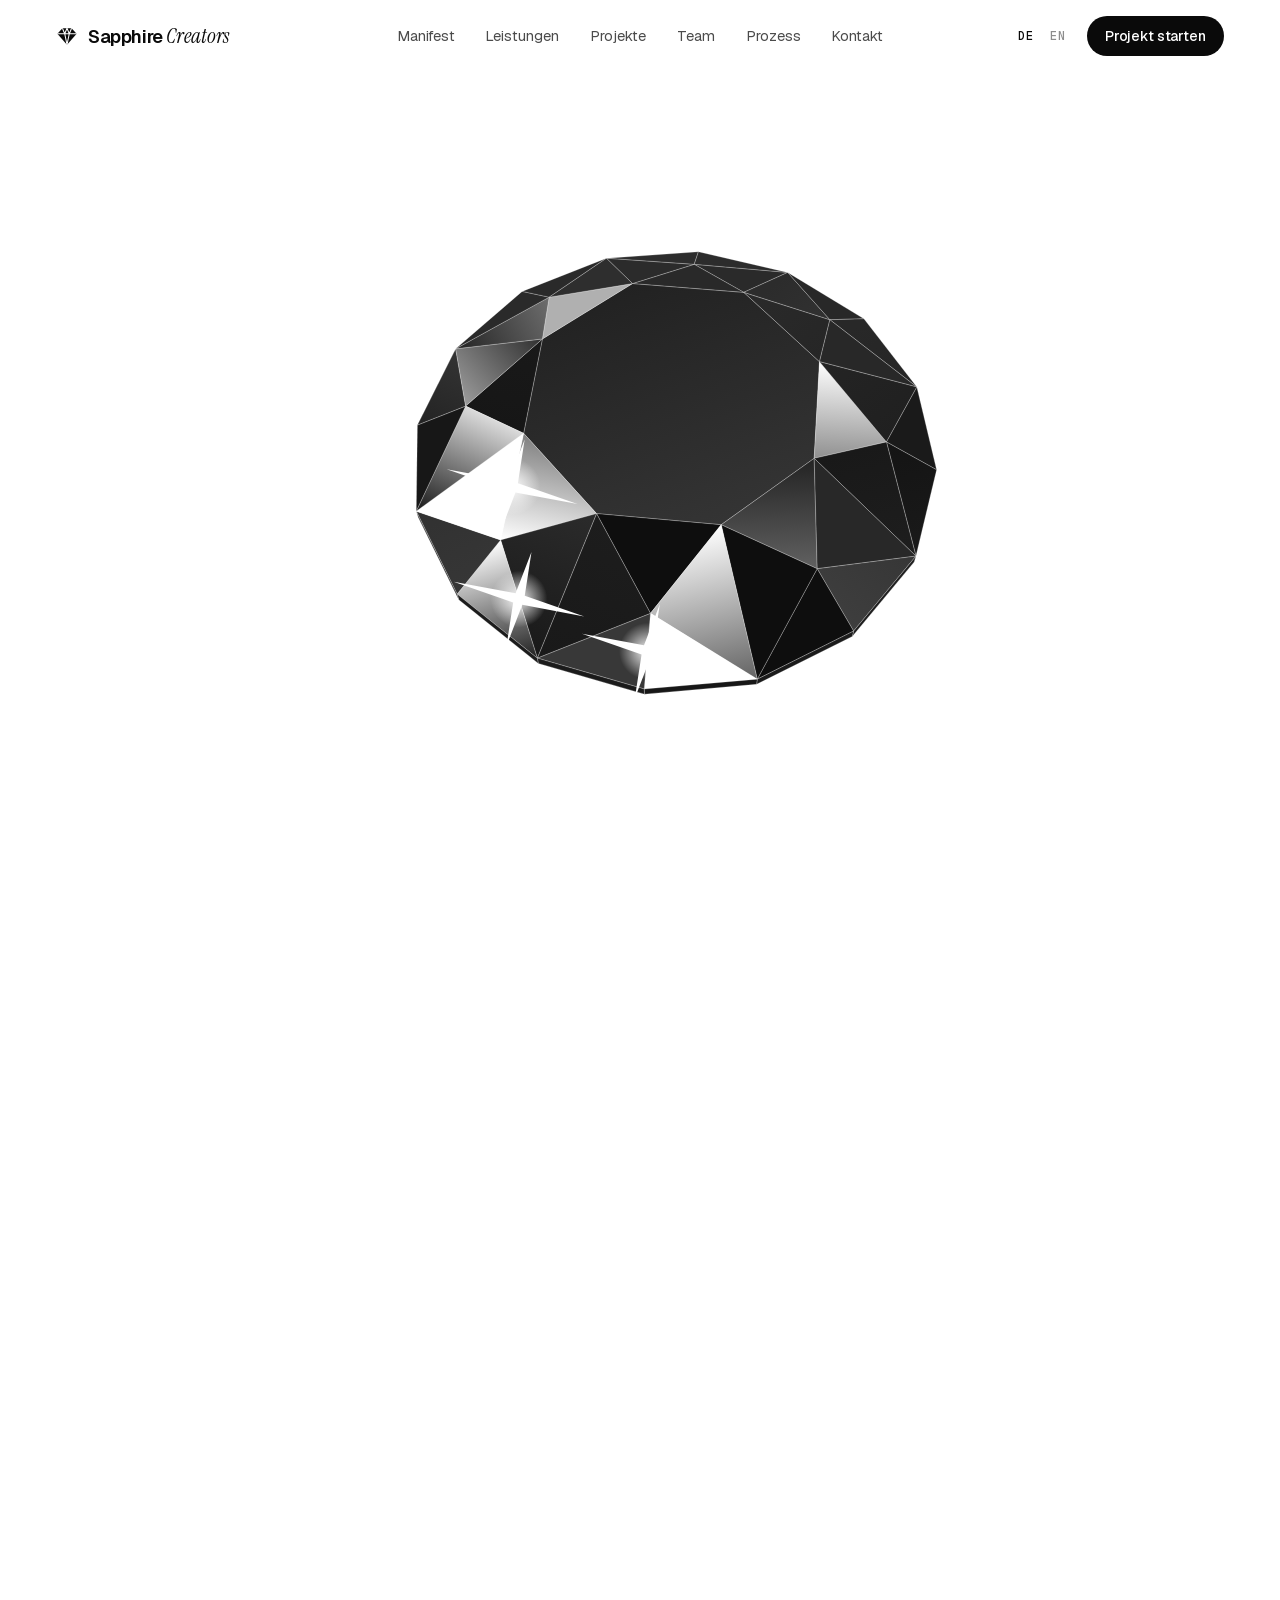
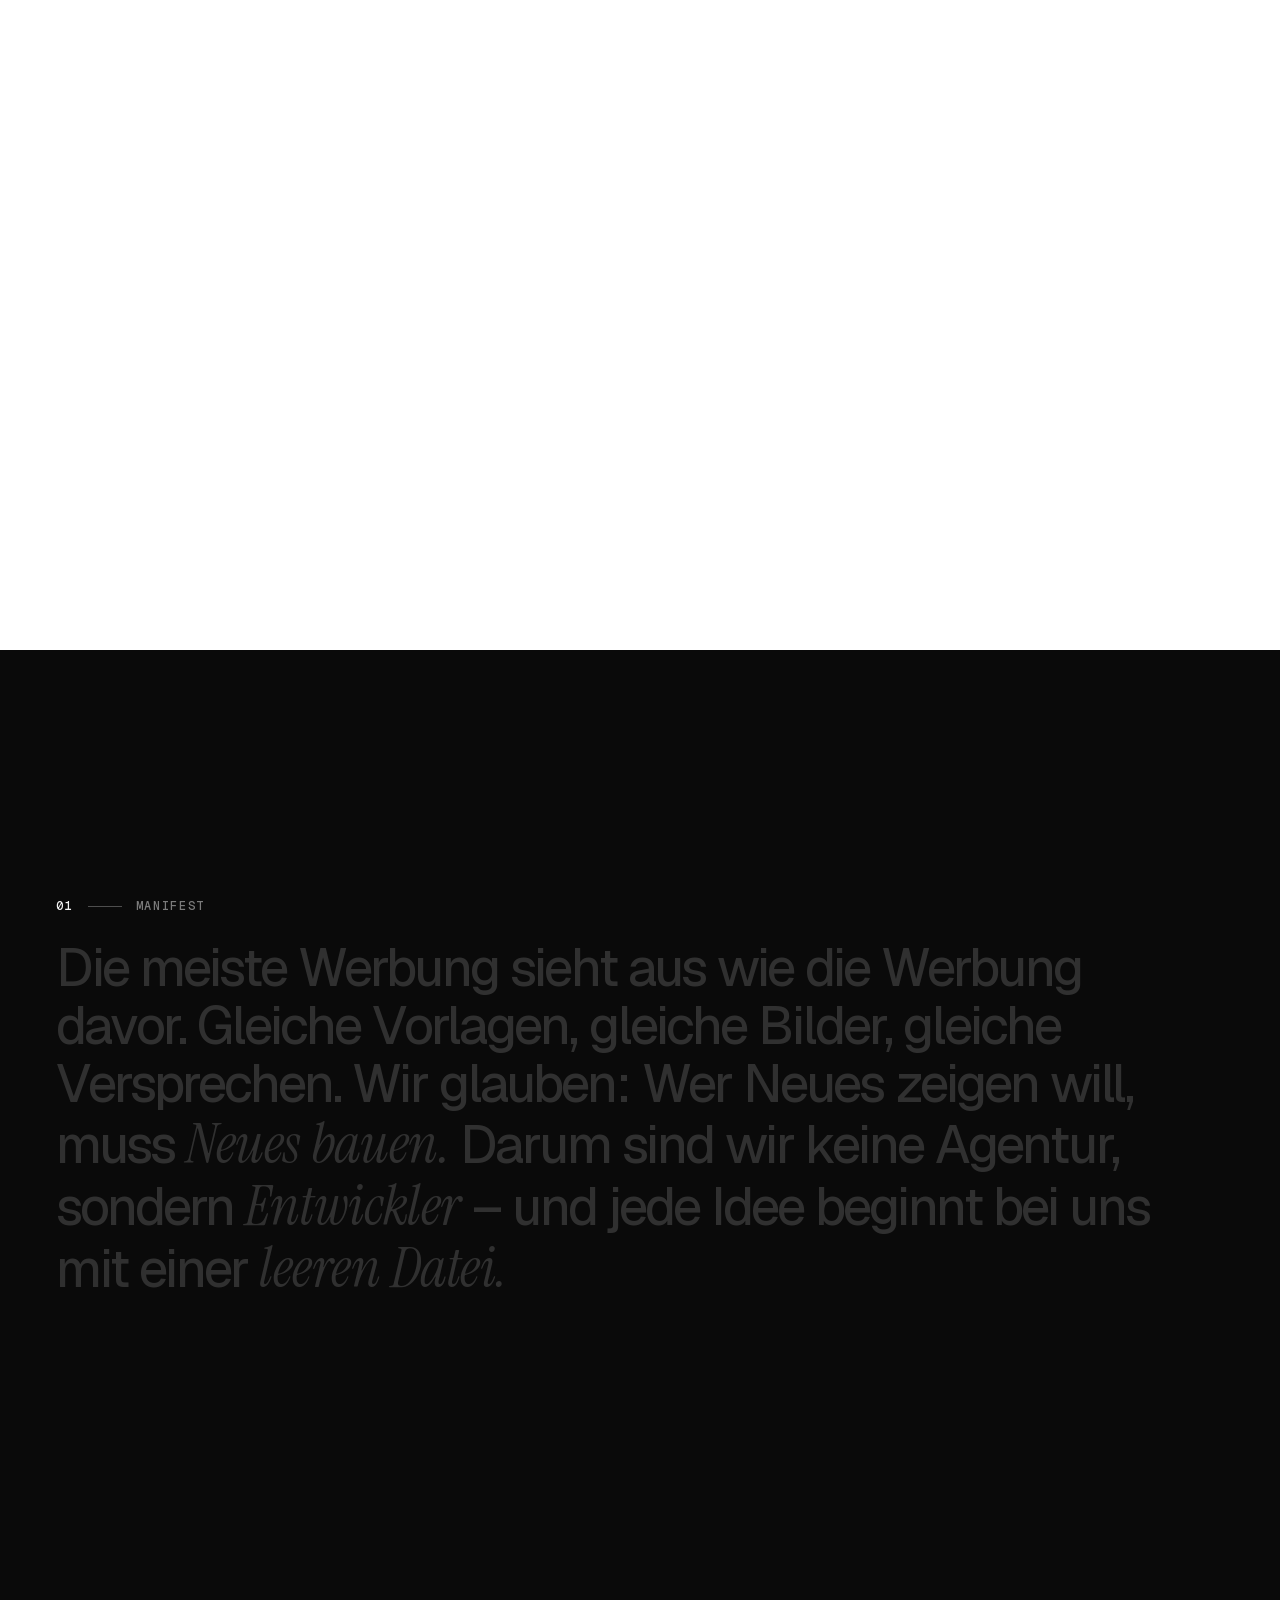
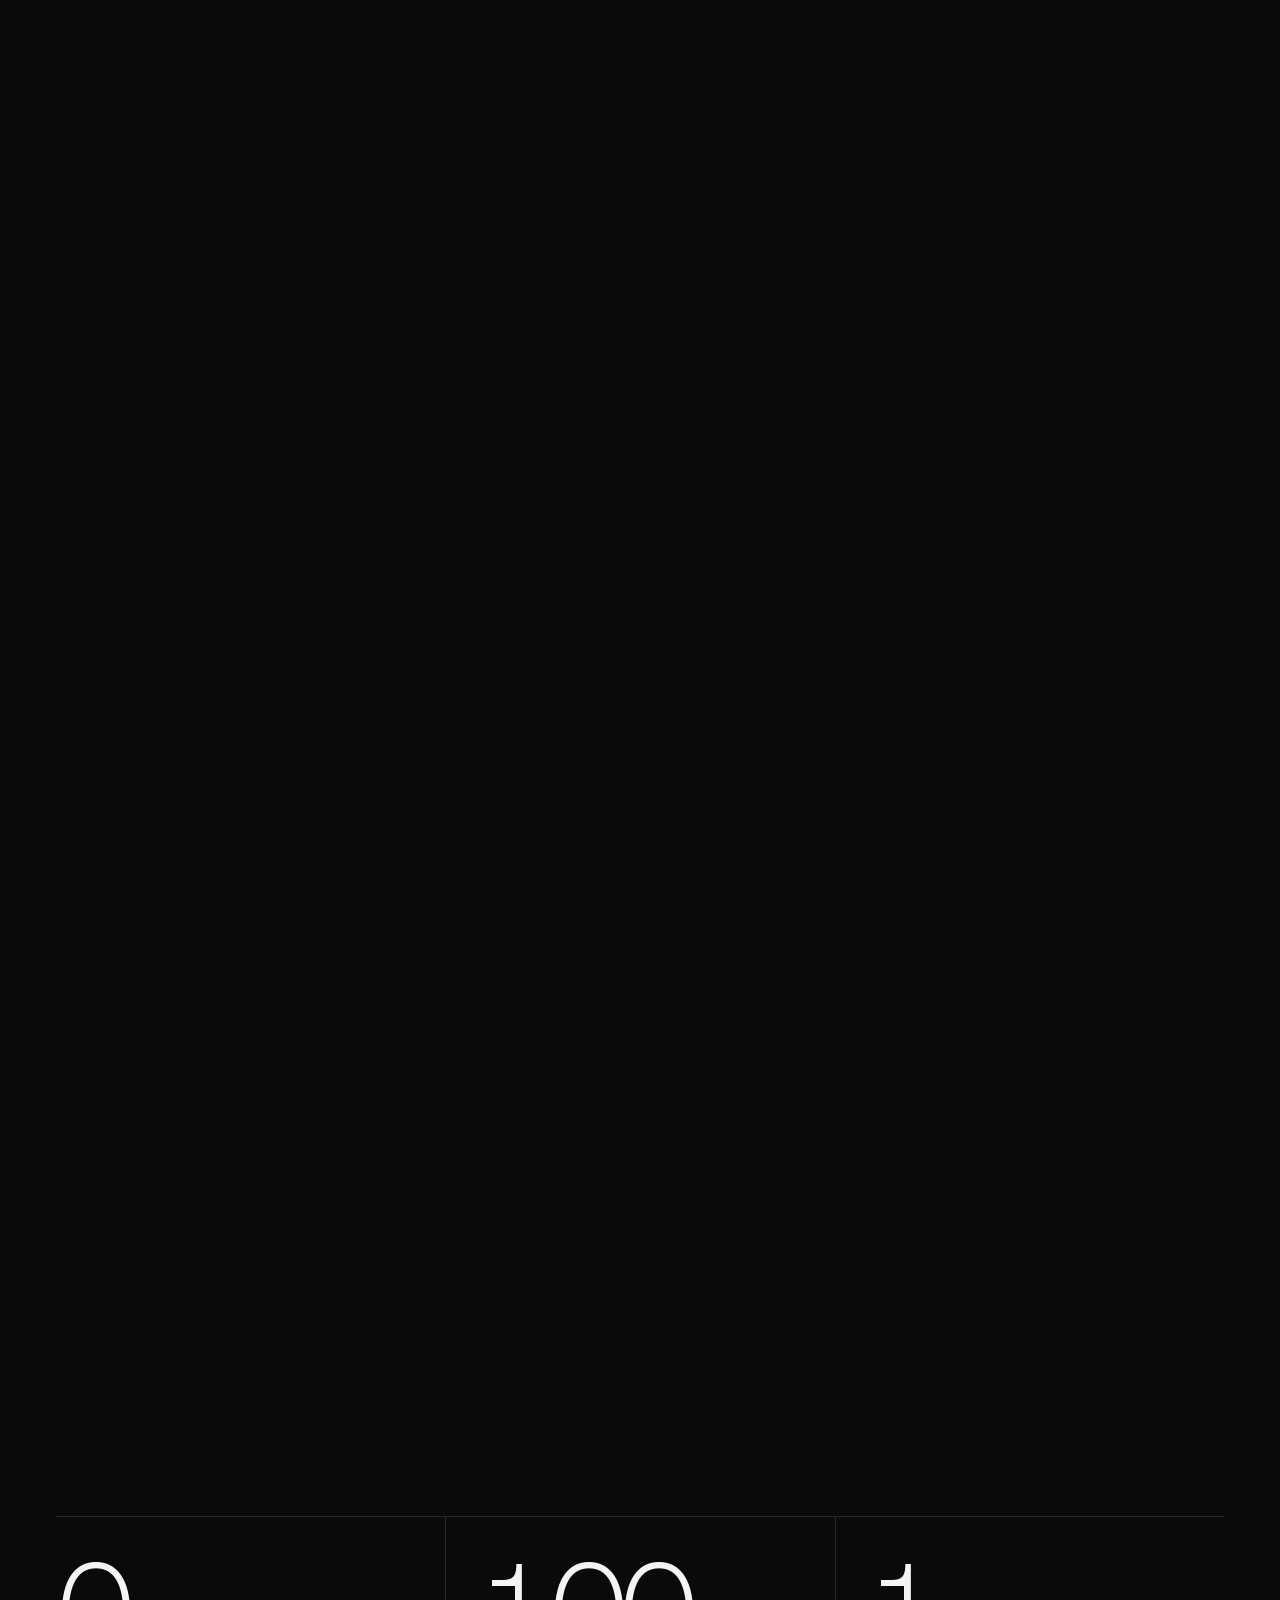
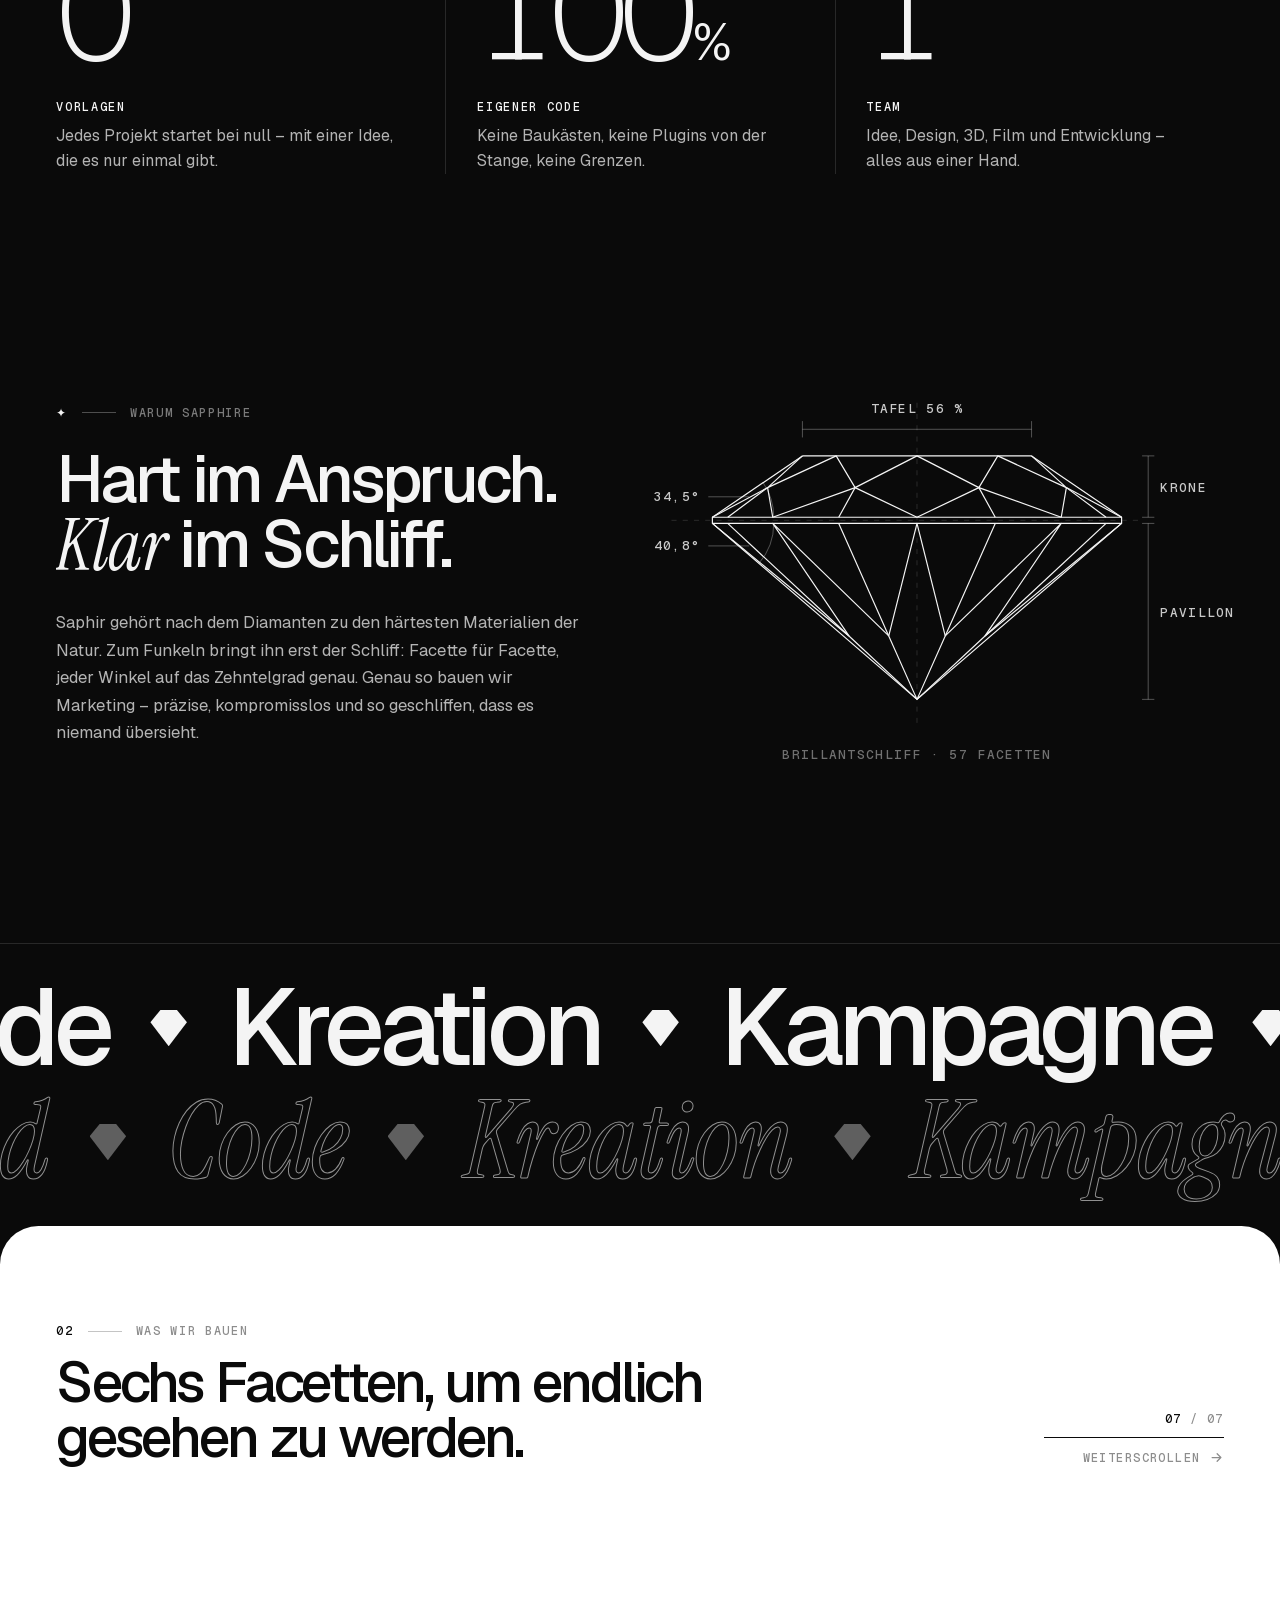
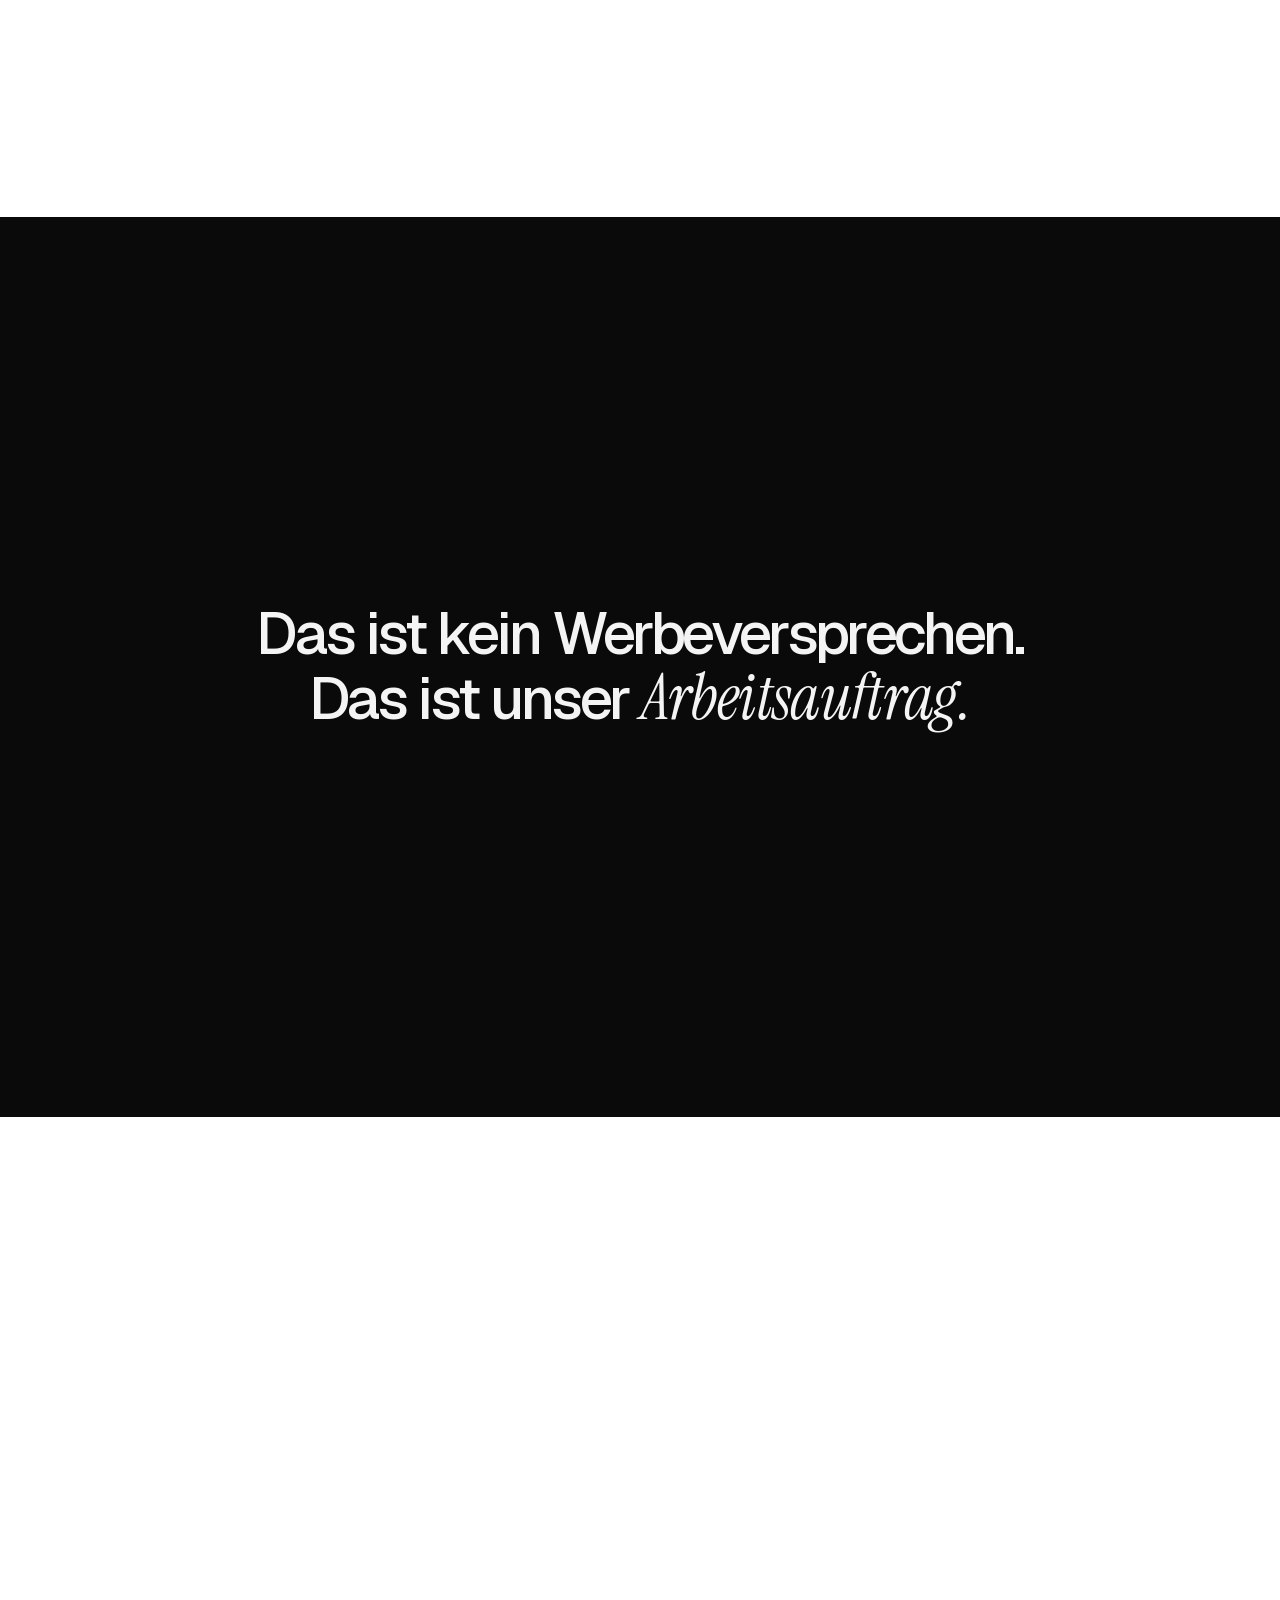
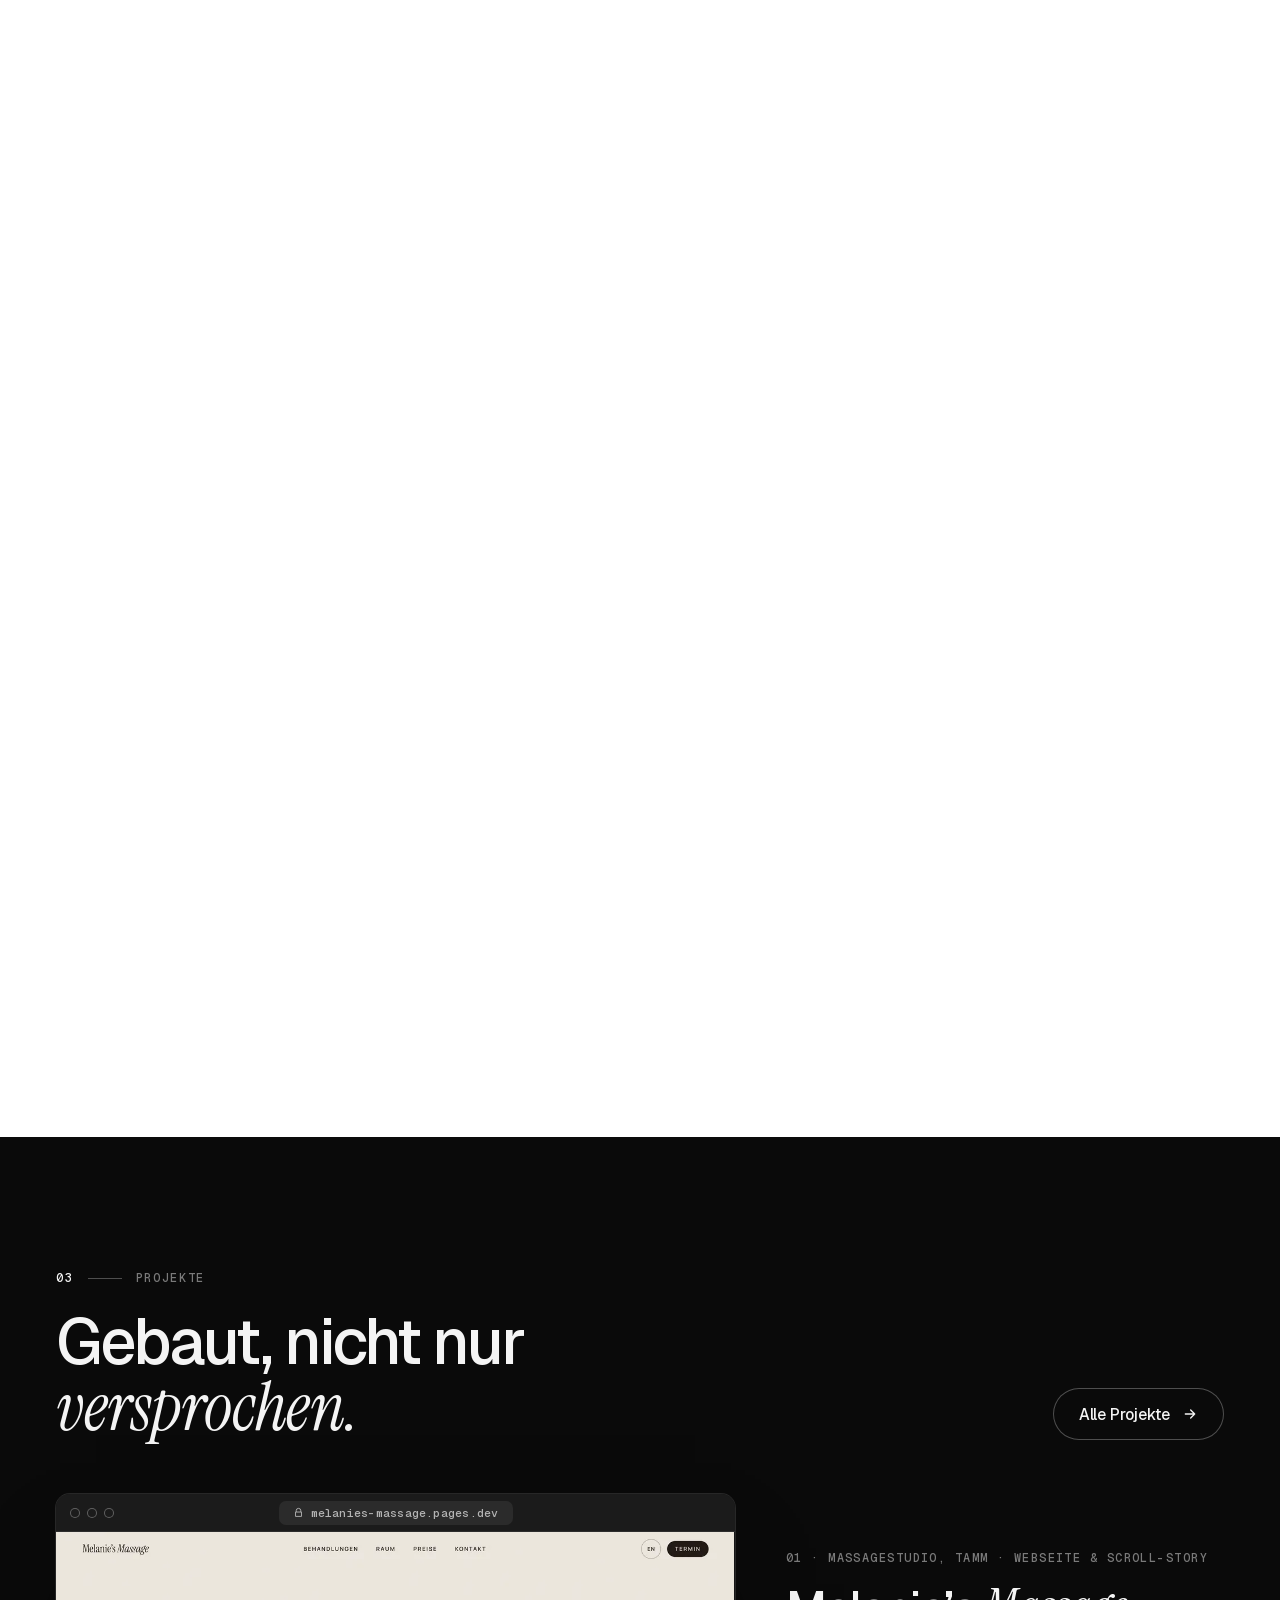
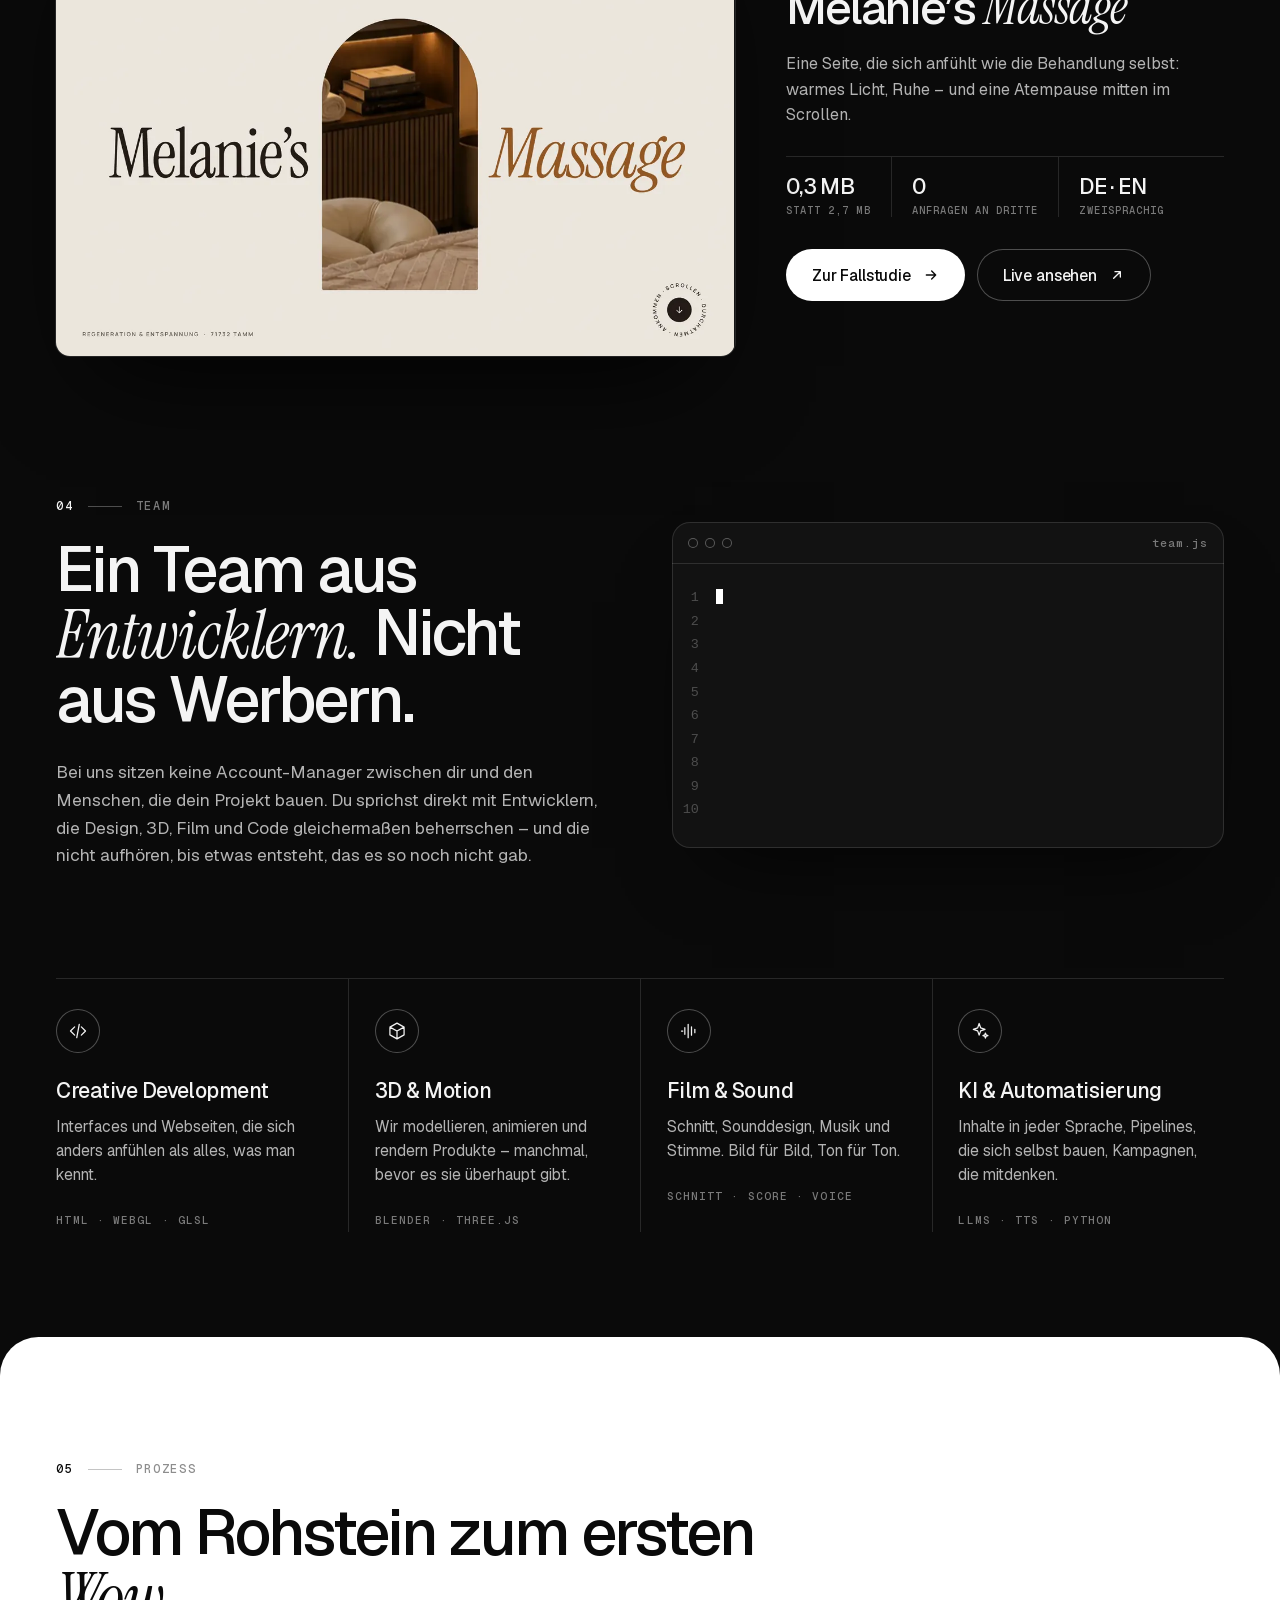
==== commit 71a20a6b: "Projekte: neuer Reiter mit Fallstudie Melanie's Massage - Projektseite /projekte/ und /en/projects/:" ====
--- a/docs/index.html
+++ b/docs/index.html
@@ -21,7 +21,7 @@
 <link rel="icon" href="assets/img/favicon.svg" type="image/svg+xml">
 <link rel="preload" href="assets/fonts/geist-latin.woff2" as="font" type="font/woff2" crossorigin>
 <link rel="preload" href="assets/fonts/instrumentserif-italic-latin.woff2" as="font" type="font/woff2" crossorigin>
-<link rel="stylesheet" href="assets/css/style.css?v=550317aa">
+<link rel="stylesheet" href="assets/css/style.css?v=24bff188">
 <script>document.documentElement.classList.add('js')</script>
 </head>
 <body>
@@ -31,12 +31,8 @@
   <symbol id="mark" viewBox="0 0 24 24"><path style="fill:currentColor" d="M7 3.5h10l5.5 6L12 21.5 1.5 9.5z"/><path style="fill:none;stroke:var(--bg,#fff);stroke-width:1.1;stroke-linejoin:round" d="M1.5 9.5h21M7 3.5l2.5 6 2.5-6 2.5 6 2.5-6M9.5 9.5 12 21.5l2.5-12"/></symbol>
   <symbol id="arr" viewBox="0 0 24 24"><path d="M5 12h14M13 6l6 6-6 6"/></symbol>
   <symbol id="arr-down" viewBox="0 0 24 24"><path d="M12 5v14M6 13l6 6 6-6"/></symbol>
+  <symbol id="arr-out" viewBox="0 0 24 24"><path d="M7 17 17 7M9 7h8v8"/></symbol>
 </svg>
-
-<div class="loader" aria-hidden="true">
-  <svg class="loader-mark" viewBox="0 0 24 24"><path d="M7 3.5h10l5.5 6L12 21.5 1.5 9.5zM1.5 9.5h21M7 3.5l2.5 6 2.5-6 2.5 6 2.5-6M9.5 9.5 12 21.5l2.5-12" pathLength="1"/></svg>
-  <div class="loader-word"><b><span style="--i:0">S</span><span style="--i:1">a</span><span style="--i:2">p</span><span style="--i:3">p</span><span style="--i:4">h</span><span style="--i:5">i</span><span style="--i:6">r</span><span style="--i:7">e</span></b> <em><span style="--i:8">C</span><span style="--i:9">r</span><span style="--i:10">e</span><span style="--i:11">a</span><span style="--i:12">t</span><span style="--i:13">o</span><span style="--i:14">r</span><span style="--i:15">s</span></em></div>
-</div>
 
 <header class="nav" id="nav">
   <a class="brand" href="#top" aria-label="Sapphire Creators">
@@ -45,6 +41,7 @@
   <nav class="nav-links" aria-label="Menü">
     <a href="#manifest">Manifest</a>
     <a href="#services">Leistungen</a>
+    <a href="projekte/">Projekte</a>
     <a href="#team">Team</a>
     <a href="#process">Prozess</a>
     <a href="#contact">Kontakt</a>
@@ -65,14 +62,20 @@
   <nav class="menu-links" aria-label="Menü">
     <a href="#manifest"><i>01</i>Manifest</a>
     <a href="#services"><i>02</i>Leistungen</a>
-    <a href="#team"><i>03</i>Team</a>
-    <a href="#process"><i>04</i>Prozess</a>
-    <a href="#contact"><i>05</i>Kontakt</a>
+    <a href="projekte/"><i>03</i>Projekte</a>
+    <a href="#team"><i>04</i>Team</a>
+    <a href="#process"><i>05</i>Prozess</a>
+    <a href="#contact"><i>06</i>Kontakt</a>
   </nav>
   <div class="menu-foot">
     <div class="lang"><a href="./" hreflang="de" lang="de" aria-current="page">DE</a><a href="en/" hreflang="en" lang="en">EN</a></div>
     <a href="https://github.com/mzollercreations" target="_blank" rel="noopener">GitHub ↗</a>
   </div>
+</div>
+
+<div class="loader" aria-hidden="true">
+  <svg class="loader-mark" viewBox="0 0 24 24"><path d="M7 3.5h10l5.5 6L12 21.5 1.5 9.5zM1.5 9.5h21M7 3.5l2.5 6 2.5-6 2.5 6 2.5-6M9.5 9.5 12 21.5l2.5-12" pathLength="1"/></svg>
+  <div class="loader-word"><b><span style="--i:0">S</span><span style="--i:1">a</span><span style="--i:2">p</span><span style="--i:3">p</span><span style="--i:4">h</span><span style="--i:5">i</span><span style="--i:6">r</span><span style="--i:7">e</span></b> <em><span style="--i:8">C</span><span style="--i:9">r</span><span style="--i:10">e</span><span style="--i:11">a</span><span style="--i:12">t</span><span style="--i:13">o</span><span style="--i:14">r</span><span style="--i:15">s</span></em></div>
 </div>
 
 <main id="main">
@@ -291,11 +294,46 @@
   </div>
 </section>
 
+<!-- ============ WORK: the proof, right after the promise ============ -->
+<section class="work dark" id="work" data-dark>
+  <div class="wrap">
+    <div class="work-head">
+      <div>
+        <p class="label"><i>03</i>Projekte</p>
+        <h2 class="h2" data-split>Gebaut, nicht nur <em>versprochen.</em></h2>
+      </div>
+      <a class="btn btn-line" href="projekte/"><span>Alle Projekte</span><svg class="arr" aria-hidden="true"><use href="#arr"/></svg></a>
+    </div>
+    <article class="work-card" data-reveal>
+      <a class="browser work-shot" href="projekte/#melanie" aria-label="Zur Fallstudie: Melanie’s Massage">
+        <span class="browser-bar" aria-hidden="true"><i></i><i></i><i></i><span class="browser-url"><svg viewBox="0 0 24 24"><path d="M7 11V8a5 5 0 0 1 10 0v3M5.5 11h13v9.5h-13z"/></svg>melanies-massage.pages.dev</span></span>
+        <video class="browser-video" data-autoplay muted loop playsinline preload="none" poster="assets/img/work/melanie/hero-1200.webp" aria-hidden="true">
+          <source src="assets/video/melanie-desktop.mp4" type="video/mp4">
+        </video>
+      </a>
+      <div class="work-info">
+        <p class="work-kicker">01 · Massagestudio, Tamm · Webseite & Scroll-Story</p>
+        <h3 class="work-name">Melanie’s <em>Massage</em></h3>
+        <p class="work-text">Eine Seite, die sich anfühlt wie die Behandlung selbst: warmes Licht, Ruhe – und eine Atempause mitten im Scrollen.</p>
+        <ul class="work-facts">
+          <li><b>0,3&nbsp;MB</b><span>statt 2,7 MB</span></li>
+          <li><b>0</b><span>Anfragen an Dritte</span></li>
+          <li><b>DE · EN</b><span>zweisprachig</span></li>
+        </ul>
+        <div class="work-ctas">
+          <a class="btn btn-light" href="projekte/#melanie"><span>Zur Fallstudie</span><svg class="arr" aria-hidden="true"><use href="#arr"/></svg></a>
+          <a class="btn btn-line" href="https://melanies-massage.pages.dev/" target="_blank" rel="noopener"><span>Live ansehen</span><svg class="arr" aria-hidden="true"><use href="#arr-out"/></svg></a>
+        </div>
+      </div>
+    </article>
+  </div>
+</section>
+
 <!-- ============ TEAM ============ -->
 <section class="team dark" id="team" data-dark>
   <div class="wrap team-grid">
     <div class="team-copy">
-      <p class="label"><i>03</i>Team</p>
+      <p class="label"><i>04</i>Team</p>
       <h2 class="h2" data-split>Ein Team aus <em>Entwicklern.</em> Nicht aus Werbern.</h2>
       <p class="lead" data-reveal>Bei uns sitzen keine Account-Manager zwischen dir und den Menschen, die dein Projekt bauen. Du sprichst direkt mit Entwicklern, die Design, 3D, Film und Code gleichermaßen beherrschen – und die nicht aufhören, bis etwas entsteht, das es so noch nicht gab.</p>
     </div>
@@ -328,7 +366,7 @@
 <section class="process sheet" id="process">
   <div class="wrap">
     <div class="process-head">
-      <p class="label"><i>04</i>Prozess</p>
+      <p class="label"><i>05</i>Prozess</p>
       <h2 class="h2" data-split>Vom Rohstein zum ersten <em>Wow.</em></h2>
     </div>
     <div class="stack">
@@ -364,14 +402,14 @@
 <section class="contact" id="contact">
   <div class="wrap contact-grid">
     <div class="contact-copy">
-      <p class="label"><i>05</i>Kontakt</p>
+      <p class="label"><i>06</i>Kontakt</p>
       <h2 class="contact-title" data-split>Lass uns etwas bauen, das noch <em>niemand gesehen</em> hat.</h2>
       <p class="lead" data-reveal>Erzähl uns von deinem Produkt, deinem Event oder der Idee, die bisher alle für unmöglich hielten.</p>
       <div class="contact-cta" data-reveal style="--d:120">
         <a class="btn btn-solid btn-xl" href="https://github.com/mzollercreations" target="_blank" rel="noopener"><span>Unsere Arbeit auf GitHub</span><svg class="arr" aria-hidden="true"><use href="#arr"/></svg></a>
       </div>
     </div>
-    <div class="contact-gem" id="contact-slot">
+    <div class="contact-gem" id="contact-slot" data-gem-box>
       <canvas class="gem-canvas" id="gem-contact" aria-hidden="true"></canvas>
       <svg class="ring" viewBox="0 0 200 200" aria-hidden="true"><defs><path id="ringpath" d="M100,100 m-88,0 a88,88 0 1,1 176,0 a88,88 0 1,1 -176,0"/></defs><text textLength="548" lengthAdjust="spacing"><textPath href="#ringpath">Sapphire Creators ✦ noch nie gesehen ✦ Sapphire Creators ✦ noch nie gesehen ✦ </textPath></text></svg>
     </div>
@@ -392,6 +430,7 @@
       <ul>
         <li><a href="#manifest">Manifest</a></li>
         <li><a href="#services">Leistungen</a></li>
+        <li><a href="projekte/">Projekte</a></li>
         <li><a href="#team">Team</a></li>
         <li><a href="#process">Prozess</a></li>
         <li><a href="#contact">Kontakt</a></li>
@@ -418,7 +457,7 @@
   </div>
 </footer>
 
-<script src="assets/js/gem.js?v=550317aa" defer></script>
-<script src="assets/js/main.js?v=550317aa" defer></script>
+<script src="assets/js/gem.js?v=24bff188" defer></script>
+<script src="assets/js/main.js?v=24bff188" defer></script>
 </body>
 </html>
--- a/docs/assets/css/style.css
+++ b/docs/assets/css/style.css
@@ -234,7 +234,8 @@
   background: currentColor; transform: scaleX(0); transform-origin: right; transition: transform .45s var(--ease-out);
 }
 .nav-links a:hover { color: var(--fg); }
-.nav-links a:hover::after { transform: scaleX(1); transform-origin: left; }
+.nav-links a:hover::after, .nav-links a[aria-current]::after { transform: scaleX(1); transform-origin: left; }
+.nav-links a[aria-current] { color: var(--fg); }
 .nav-right { display: flex; align-items: center; gap: 14px; }
 .lang { display: inline-flex; gap: 2px; font: 500 12px/1 var(--mono); letter-spacing: .08em; }
 .lang a { padding: 7px 7px; border-radius: 6px; color: var(--mute); transition: color .3s; }
@@ -283,6 +284,7 @@
 .menu.open .menu-links a:nth-child(3) { transition-delay: .1s; }
 .menu.open .menu-links a:nth-child(4) { transition-delay: .15s; }
 .menu.open .menu-links a:nth-child(5) { transition-delay: .2s; }
+.menu.open .menu-links a:nth-child(6) { transition-delay: .25s; }
 .menu-links i { font: 500 12px/1 var(--mono); font-style: normal; letter-spacing: .1em; color: #7a7a7a; }
 .menu-foot { display: flex; justify-content: space-between; align-items: center; font: 500 13px/1 var(--mono); color: #b4b4b4; }
 .menu-foot .lang a { color: #7a7a7a; }
@@ -939,6 +941,247 @@
   color: var(--mute);
 }
 .footer-bottom a:hover { color: var(--fg); }
+
+/* ============ BROWSER FRAME (video of a live site) ============ */
+.browser {
+  position: relative;
+  display: block;
+  border-radius: 14px;
+  overflow: hidden;
+  background: #151515;
+  box-shadow: 0 0 0 1px rgba(255, 255, 255, .12), 0 50px 100px -40px rgba(0, 0, 0, .9);
+  isolation: isolate;
+}
+.browser-bar { position: relative; display: flex; align-items: center; gap: 7px; height: 38px; padding: 0 14px; background: #1b1b1b; border-bottom: 1px solid rgba(255, 255, 255, .08); }
+.browser-bar > i { width: 10px; height: 10px; border-radius: 50%; box-shadow: inset 0 0 0 1px rgba(255, 255, 255, .3); }
+.browser-url {
+  position: absolute;
+  left: 50%; top: 50%;
+  translate: -50% -50%;
+  display: inline-flex;
+  align-items: center;
+  gap: 7px;
+  height: 24px;
+  padding: 0 14px;
+  border-radius: 7px;
+  background: rgba(255, 255, 255, .07);
+  font: 500 11.5px/1 var(--mono);
+  letter-spacing: .02em;
+  color: #b4b4b4;
+  white-space: nowrap;
+}
+.browser-url svg { width: 11px; height: 11px; fill: none; stroke: currentColor; stroke-width: 2; stroke-linejoin: round; }
+.browser-video { display: block; width: 100%; height: auto; aspect-ratio: 16 / 10; object-fit: cover; background: #ebe4da; }
+
+/* ============ WORK (home page teaser) ============ */
+.work { padding: clamp(90px, 15vh, 170px) 0 clamp(30px, 4vh, 60px); }
+.work-head { display: flex; justify-content: space-between; align-items: flex-end; gap: 32px; margin-bottom: clamp(36px, 6vh, 72px); }
+.work-head .h2 { max-width: 11em; }
+.work-head .btn { flex-shrink: 0; }
+.work-card { display: grid; grid-template-columns: minmax(0, 1.55fr) minmax(0, 1fr); gap: clamp(28px, 4vw, 64px); align-items: center; }
+.work-shot { transition: transform .8s var(--ease-out), box-shadow .8s var(--ease-out); }
+.work-shot:hover { transform: translateY(-6px); box-shadow: 0 0 0 1px rgba(255, 255, 255, .3), 0 60px 110px -40px rgba(0, 0, 0, .95); }
+.work-kicker { font: 500 12px/1.5 var(--mono); letter-spacing: .12em; text-transform: uppercase; color: var(--mute); margin-bottom: 16px; }
+.work-name { font-size: clamp(2.2rem, 3.6vw, 3.8rem); font-weight: 500; line-height: 1; letter-spacing: -.045em; margin-bottom: 18px; }
+.work-name em { font-size: 1.08em; }
+.work-text { color: var(--fg-2); font-size: clamp(16px, 1.2vw, 18px); line-height: 1.6; max-width: 30em; }
+.work-ctas { display: flex; flex-wrap: wrap; gap: 12px; }
+
+.work-facts, .more-facts { display: grid; grid-template-columns: repeat(3, auto); justify-content: start; margin: 28px 0 32px; border-top: 1px solid var(--line); }
+.work-facts li, .more-facts li { padding: 16px 20px 0; border-left: 1px solid var(--line); }
+.work-facts li:first-child, .more-facts li:first-child { padding-left: 0; border-left: 0; }
+.work-facts b, .more-facts b { display: block; font-size: 22px; font-weight: 500; letter-spacing: -.03em; line-height: 1.2; margin-bottom: 4px; white-space: nowrap; }
+.work-facts span, .more-facts span { display: block; font: 500 10.5px/1.35 var(--mono); letter-spacing: .1em; text-transform: uppercase; color: var(--mute); }
+
+/* ============ PROJECTS PAGE ============ */
+.pj-hero { padding: calc(var(--nav-h) + clamp(48px, 13vh, 150px)) 0 clamp(70px, 12vh, 140px); }
+html.js .pj-hero .eyebrow, html.js .pj-sub, html.js .pj-index {
+  opacity: 0;
+  transform: translateY(16px);
+  transition: opacity 1s var(--ease-out) .35s, transform 1.2s var(--ease-out) .35s;
+}
+html.js.ready .pj-hero .eyebrow, html.js.ready .pj-sub, html.js.ready .pj-index { opacity: 1; transform: none; }
+html.js.ready .pj-hero .eyebrow { transition-delay: 0s; }
+html.js.ready .pj-index { transition-delay: .55s; }
+.pj-title { margin: clamp(18px, 3vh, 30px) 0 clamp(22px, 3.6vh, 36px); font-size: clamp(3rem, 9.6vw, 10.4rem); font-weight: 500; line-height: .92; letter-spacing: -.058em; }
+.pj-title em { font-size: 1.1em; letter-spacing: -.02em; }
+.pj-sub { max-width: 34em; font-size: clamp(16px, 1.3vw, 19.5px); line-height: 1.55; color: var(--fg-2); }
+
+.pj-index { margin-top: clamp(52px, 10vh, 120px); border-top: 1px solid var(--line-2); list-style: none; }
+.pj-index a {
+  position: relative;
+  display: grid;
+  grid-template-columns: 64px minmax(0, 1fr) auto 90px 22px;
+  align-items: center;
+  gap: 24px;
+  padding: clamp(18px, 2.8vh, 30px) 0;
+  border-bottom: 1px solid var(--line);
+  transition: padding .6s var(--ease-out);
+}
+.pj-index a:hover { padding-left: 14px; padding-right: 6px; }
+.pi-num { font: 500 12px/1 var(--mono); letter-spacing: .1em; color: var(--mute); }
+.pi-name { font-size: clamp(1.8rem, 3.8vw, 3.8rem); font-weight: 500; letter-spacing: -.048em; line-height: 1.02; }
+.pi-name em { font-size: 1.08em; letter-spacing: -.015em; }
+.pi-tags, .pi-year { font: 500 12px/1.3 var(--mono); letter-spacing: .1em; text-transform: uppercase; color: var(--fg-2); }
+.pi-year { text-align: right; }
+.pj-index .arr { width: 20px; height: 20px; fill: none; stroke: currentColor; stroke-width: 1.6; stroke-linecap: round; stroke-linejoin: round; transition: transform .5s var(--ease-out); }
+.pj-index a:hover .arr { transform: translateY(4px); }
+.pi-thumb {
+  position: absolute;
+  right: 30%;
+  top: 50%;
+  z-index: 2;
+  width: clamp(180px, 17vw, 260px);
+  aspect-ratio: 16 / 10;
+  translate: 0 -50%;
+  border-radius: 10px;
+  overflow: hidden;
+  box-shadow: 0 30px 60px -24px rgba(0, 0, 0, .45);
+  clip-path: inset(50% 0 50% 0 round 10px);
+  transition: clip-path .7s var(--ease-out);
+  pointer-events: none;
+}
+.pi-thumb img { width: 100%; height: 100%; object-fit: cover; }
+.pj-index a:hover .pi-thumb { clip-path: inset(0 0 0 0 round 10px); }
+@media (hover: none) { .pi-thumb { display: none; } }
+
+/* case study */
+.case { padding: clamp(90px, 15vh, 170px) 0 clamp(90px, 15vh, 170px); }
+.case-head { display: grid; grid-template-columns: minmax(0, 1.1fr) minmax(0, 1fr); gap: clamp(28px, 5vw, 90px); align-items: end; }
+.case-title { font-size: clamp(3rem, 8.2vw, 8.8rem); font-weight: 500; line-height: .92; letter-spacing: -.055em; }
+.case-title .it { font-size: 1.08em; }
+.case-intro .lead { margin-bottom: 30px; }
+.case-meta { display: grid; grid-template-columns: repeat(4, minmax(0, 1fr)); margin-top: clamp(48px, 8vh, 96px); border-top: 1px solid var(--line); }
+.case-meta > div { padding: 20px 20px 0 0; }
+.case-meta > div + div { padding-left: 20px; border-left: 1px solid var(--line); }
+.case-meta dt { font: 500 11.5px/1 var(--mono); letter-spacing: .14em; text-transform: uppercase; color: var(--mute); margin-bottom: 10px; }
+.case-meta dd { font-size: 16.5px; line-height: 1.45; }
+.live-dot { display: inline-block; width: 8px; height: 8px; margin-right: 10px; border-radius: 50%; background: #fff; vertical-align: 1px; animation: live 2.2s ease-out infinite; }
+@keyframes live { 0% { box-shadow: 0 0 0 0 rgba(255, 255, 255, .55); } 70%, 100% { box-shadow: 0 0 0 10px rgba(255, 255, 255, 0); } }
+.case-stage { margin-top: clamp(48px, 9vh, 110px); }
+.browser-xl { border-radius: 18px; transform-origin: 50% 0; will-change: transform; }
+.browser-xl .browser-bar { height: 44px; padding: 0 18px; }
+.browser-xl .browser-bar > i { width: 11px; height: 11px; }
+.browser-xl .browser-url { height: 26px; font-size: 12.5px; }
+.case-caption { margin-top: 20px; text-align: center; font: 500 11.5px/1.5 var(--mono); letter-spacing: .1em; text-transform: uppercase; color: var(--mute); }
+.case-story { display: grid; grid-template-columns: repeat(3, minmax(0, 1fr)); gap: clamp(24px, 4vw, 64px); margin-top: clamp(80px, 13vh, 150px); }
+.case-story h3 { display: flex; align-items: center; gap: 14px; font-size: 23px; font-weight: 500; letter-spacing: -.025em; margin-bottom: 14px; }
+.case-story h3 i { font: 500 12px/1 var(--mono); font-style: normal; color: var(--mute); }
+.case-story p { color: var(--fg-2); font-size: clamp(15.5px, 1.15vw, 17.5px); line-height: 1.65; }
+.case-stats { display: grid; grid-template-columns: repeat(4, minmax(0, 1fr)); margin-top: clamp(80px, 13vh, 150px); }
+.cstat { padding: 30px clamp(14px, 2vw, 32px) 0; border-top: 1px solid var(--line); }
+.cstat + .cstat { border-left: 1px solid var(--line); }
+.cstat:first-child { padding-left: 0; }
+.cstat-num { font-size: clamp(3.2rem, 6.2vw, 6.6rem); font-weight: 200; line-height: .9; letter-spacing: -.06em; font-variant-numeric: tabular-nums; white-space: nowrap; margin-bottom: 22px; }
+.cstat-num small { font-size: .32em; font-weight: 300; letter-spacing: -.01em; margin-left: .14em; }
+.cstat h3 { font: 500 12px/1.3 var(--mono); letter-spacing: .14em; text-transform: uppercase; margin-bottom: 10px; }
+.cstat p { color: var(--fg-2); font-size: 15.5px; max-width: 22em; }
+
+/* before / after */
+.pj-sheet { padding: clamp(90px, 15vh, 170px) 0 calc(clamp(90px, 15vh, 170px) + var(--sheet)); }
+.pj-sec-head { margin-bottom: clamp(36px, 6vh, 72px); }
+.pj-sec-head .h2 { max-width: 13em; }
+.pj-sec-moments { margin-top: clamp(110px, 18vh, 210px); }
+.ba {
+  --pos: 50%;
+  position: relative;
+  aspect-ratio: 16 / 10;
+  border-radius: 18px;
+  overflow: hidden;
+  background: var(--panel);
+  box-shadow: 0 0 0 1px var(--line), 0 40px 80px -40px rgba(0, 0, 0, .35);
+  touch-action: pan-y pinch-zoom;
+  user-select: none;
+  -webkit-user-select: none;
+  cursor: ew-resize;
+}
+.ba:focus-within { outline: 2px solid var(--fg); outline-offset: 4px; }
+.ba-img { position: absolute; inset: 0; width: 100%; height: 100%; object-fit: cover; pointer-events: none; -webkit-user-drag: none; }
+.ba-after { position: absolute; inset: 0; clip-path: inset(0 0 0 var(--pos)); }
+.ba-handle { position: absolute; top: 0; bottom: 0; left: var(--pos); width: 0; pointer-events: none; }
+.ba-handle::before { content: ""; position: absolute; top: 0; bottom: 0; left: -1px; width: 2px; background: #fff; box-shadow: 0 0 0 1px rgba(10, 10, 10, .14); }
+.ba-handle b {
+  position: absolute;
+  top: 50%; left: 0;
+  width: 58px; height: 58px;
+  translate: -50% -50%;
+  display: grid;
+  place-items: center;
+  border-radius: 50%;
+  background: var(--black);
+  color: #fff;
+  box-shadow: 0 0 0 4px rgba(255, 255, 255, .9), 0 14px 34px -8px rgba(0, 0, 0, .55);
+  transition: transform .45s var(--ease-out);
+}
+.ba-handle svg { width: 22px; height: 22px; fill: none; stroke: currentColor; stroke-width: 1.8; stroke-linecap: round; stroke-linejoin: round; }
+.ba:hover .ba-handle b { transform: scale(1.06); }
+.ba.dragging .ba-handle b { transform: scale(.92); }
+.ba-labels { display: flex; justify-content: space-between; align-items: center; gap: 16px; margin-bottom: 14px; font: 500 11.5px/1 var(--mono); letter-spacing: .14em; text-transform: uppercase; color: var(--fg); }
+.ba-labels .ba-drag { color: var(--mute); }
+.ba-range { position: absolute; width: 1px; height: 1px; opacity: 0; pointer-events: none; }
+.ba-notes { display: grid; grid-template-columns: repeat(2, minmax(0, 1fr)); gap: clamp(24px, 4vw, 64px); margin-top: 38px; }
+.ba-notes h3 { font: 500 12px/1 var(--mono); letter-spacing: .14em; text-transform: uppercase; color: var(--mute); margin-bottom: 14px; }
+.ba-notes li { position: relative; padding: 13px 0 13px 28px; border-top: 1px solid var(--line); color: var(--fg-2); font-size: 16px; line-height: 1.45; }
+.ba-notes li::before { content: "–"; position: absolute; left: 2px; top: 13px; color: var(--mute); }
+.ba-notes > div:last-child h3 { color: var(--fg); }
+.ba-notes > div:last-child li { color: var(--fg); }
+.ba-notes > div:last-child li::before { content: ""; top: 20px; width: 9px; height: 9px; background: var(--fg); clip-path: polygon(28% 0, 72% 0, 100% 34%, 50% 100%, 0 34%); }
+
+/* moments */
+.moments { display: grid; grid-template-columns: repeat(2, minmax(0, 1fr)); gap: clamp(44px, 7vh, 80px) clamp(20px, 2.4vw, 36px); }
+.mo-pair { grid-column: 1 / -1; }
+.mo-pair-shots { display: grid; grid-template-columns: minmax(0, 1fr) auto minmax(0, 1fr); align-items: center; gap: clamp(10px, 1.6vw, 24px); }
+.mo-arrow { display: grid; place-items: center; width: 44px; height: 44px; border-radius: 50%; box-shadow: inset 0 0 0 1px var(--line-2); }
+.mo-arrow svg { width: 18px; height: 18px; fill: none; stroke: currentColor; stroke-width: 1.8; stroke-linecap: round; stroke-linejoin: round; }
+.shot { position: relative; aspect-ratio: 16 / 10; border-radius: 14px; overflow: hidden; background: var(--panel); box-shadow: 0 0 0 1px var(--line), 0 30px 60px -36px rgba(0, 0, 0, .4); }
+.shot img { width: 100%; height: 100%; object-fit: cover; transition: transform 1.4s var(--ease-out); }
+.mo:hover .shot img { transform: scale(1.03); }
+.mo figcaption { display: grid; grid-template-columns: 40px minmax(0, 1fr); gap: 10px; margin-top: 22px; }
+.mo figcaption > span { font: 500 12px/1.9 var(--mono); letter-spacing: .08em; color: var(--mute); }
+.mo h3 { font-size: clamp(1.25rem, 1.7vw, 1.7rem); font-weight: 500; line-height: 1.15; letter-spacing: -.03em; margin-bottom: 6px; }
+.mo p { color: var(--fg-2); font-size: 15.5px; line-height: 1.55; max-width: 34em; }
+
+/* mobile */
+.mobile { padding: clamp(100px, 16vh, 180px) 0 clamp(120px, 18vh, 200px); overflow: hidden; }
+.mobile-grid { display: grid; grid-template-columns: minmax(0, .95fr) minmax(0, 1.05fr); gap: clamp(32px, 5vw, 90px); align-items: center; }
+.mobile-copy .h2 { margin-bottom: 26px; }
+.mobile-cta { margin-top: 34px; }
+.handsets { display: flex; justify-content: center; align-items: center; }
+.handset {
+  position: relative;
+  flex: none;
+  width: clamp(150px, 14.5vw, 220px);
+  aspect-ratio: 390 / 844;
+  padding: 2.6%;
+  border-radius: 16% / 7.4%;
+  background: #000;
+  box-shadow: 0 0 0 1px rgba(255, 255, 255, .18), 0 0 0 4px #1d1d1d, 0 50px 90px -30px rgba(0, 0, 0, .95);
+  will-change: transform;
+}
+.handset::before { content: ""; position: absolute; z-index: 1; top: 3.6%; left: 50%; width: 30%; height: 3.4%; translate: -50% 0; border-radius: 99px; background: #000; }
+.handset img, .handset video { display: block; width: 100%; height: 100%; object-fit: cover; border-radius: 13.6% / 6.3%; background: #ebe4da; }
+.hs-main { z-index: 2; width: clamp(190px, 18.5vw, 280px); }
+.hs-side { z-index: 1; margin: 0 -2.4vw; filter: brightness(.82); }
+.hs-side:first-child { margin-left: 0; }
+.hs-side:last-child { margin-right: 0; }
+
+/* 02 + 03 */
+.pj-more { padding: clamp(90px, 15vh, 170px) 0 calc(clamp(90px, 15vh, 170px) + var(--sheet)); }
+.more-grid { display: grid; grid-template-columns: minmax(0, 1.3fr) minmax(0, 1fr); gap: clamp(16px, 2vw, 28px); }
+.more-card { position: relative; border-radius: 28px; padding: clamp(28px, 3.6vw, 56px); min-height: clamp(480px, 68vh, 660px); overflow: hidden; }
+.more-self { display: grid; grid-template-columns: minmax(0, .95fr) minmax(0, 1fr); align-items: center; gap: clamp(16px, 2vw, 32px); box-shadow: inset 0 0 0 1px var(--line-2); }
+.more-gem { position: relative; aspect-ratio: 1; touch-action: pan-y pinch-zoom; cursor: grab; }
+.more-gem:active { cursor: grabbing; }
+.more-gem .gem-canvas { position: absolute; inset: 0; width: 100%; height: 100%; }
+.more-gem .drag-hint { bottom: 0; }
+.more-title { font-size: clamp(2.2rem, 3.8vw, 4.1rem); font-weight: 500; line-height: 1; letter-spacing: -.048em; margin-bottom: 18px; }
+.more-title em { font-size: 1.08em; letter-spacing: -.015em; }
+.more-text { color: var(--fg-2); font-size: clamp(15.5px, 1.15vw, 17.5px); line-height: 1.6; max-width: 30em; }
+.more-self .more-facts { margin: 24px 0 30px; }
+.more-next { display: flex; flex-direction: column; justify-content: space-between; gap: 40px; }
+.more-next-top { display: flex; justify-content: space-between; align-items: flex-start; gap: 20px; }
+.more-q { font-family: var(--serif); font-style: italic; font-size: clamp(7rem, 13vw, 12rem); line-height: .72; margin-top: -.06em; }
+.more-next .more-text { margin-bottom: 32px; }
 
 /* ============ REVEALS ============ */
 html.js [data-reveal] { opacity: 0; transform: translateY(30px); transition: opacity 1s var(--ease-out), transform 1.2s var(--ease-out); transition-delay: calc(var(--d, 0) * 1ms); }
@@ -1017,6 +1260,60 @@
   .eyebrow { display: none; }
 }
 
+/* projects + work teaser */
+@media (max-width: 1023px) {
+  .work-card { grid-template-columns: minmax(0, 1fr); }
+  .case-head { grid-template-columns: minmax(0, 1fr); align-items: start; }
+  .case-meta { grid-template-columns: repeat(2, minmax(0, 1fr)); row-gap: 24px; }
+  .case-meta > div:nth-child(3) { border-left: 0; padding-left: 0; }
+  .case-story { grid-template-columns: minmax(0, 1fr); gap: 36px; max-width: 40em; }
+  .case-stats { grid-template-columns: repeat(2, minmax(0, 1fr)); row-gap: 44px; }
+  .cstat:nth-child(3) { border-left: 0; padding-left: 0; }
+  .mobile-grid { grid-template-columns: minmax(0, 1fr); }
+  .handsets { margin-top: 24px; }
+  .more-grid { grid-template-columns: minmax(0, 1fr); }
+  .pj-index a { grid-template-columns: 48px minmax(0, 1fr) auto 22px; }
+  .pi-year { display: none; }
+}
+@media (max-width: 760px) {
+  .work-head { flex-direction: column; align-items: flex-start; gap: 22px; }
+  .browser { border-radius: 10px; }
+  .browser-bar { height: 30px; padding: 0 11px; gap: 5px; }
+  .browser-bar > i { width: 7px; height: 7px; }
+  .browser-url { height: 19px; padding: 0 9px; font-size: 10px; gap: 5px; }
+  .browser-url svg { width: 9px; height: 9px; }
+  .browser-xl { border-radius: 12px; }
+  .browser-xl .browser-bar { height: 32px; padding: 0 12px; }
+  .browser-xl .browser-url { height: 20px; font-size: 10.5px; }
+  .pj-index a { grid-template-columns: 34px minmax(0, 1fr) 20px; row-gap: 8px; gap: 8px 12px; }
+  .pi-num { grid-row: 1; align-self: start; padding-top: .9em; }
+  .pi-tags { grid-column: 2; grid-row: 2; font-size: 11px; }
+  .pj-index .arr { grid-column: 3; grid-row: 1; }
+  .case-meta > div, .case-meta > div + div { padding: 16px 12px 0 0; }
+  .case-meta > div:nth-child(2n) { padding-left: 14px; }
+  .case-meta dd { font-size: 15px; }
+  .case-stats { grid-template-columns: minmax(0, 1fr); row-gap: 0; }
+  .cstat, .cstat:first-child { padding: 26px 0 30px; border-left: 0 !important; }
+  .ba { aspect-ratio: 4 / 3.4; border-radius: 14px; }
+  .ba-img { object-position: 50% 50%; }
+  .ba-handle b { width: 46px; height: 46px; }
+  .ba-notes { grid-template-columns: minmax(0, 1fr); gap: 26px; }
+  .moments { grid-template-columns: minmax(0, 1fr); }
+  .mo-pair-shots { grid-template-columns: minmax(0, 1fr); }
+  .mo-arrow { justify-self: center; rotate: 90deg; width: 38px; height: 38px; }
+  .shot { border-radius: 11px; }
+  .handset { width: 30vw; }
+  .hs-main { width: 44vw; }
+  .hs-side { margin: 0 -7vw; }
+  .work-facts li, .more-facts li { padding: 14px 12px 0; }
+  .work-facts b, .more-facts b { font-size: 20px; }
+  .more-card { min-height: 0; border-radius: 22px; padding: 26px 22px 30px; }
+  .more-self { grid-template-columns: minmax(0, 1fr); }
+  .more-gem { width: min(74vw, 340px); justify-self: center; }
+  .more-q { font-size: 6.4rem; }
+}
+
+
 @media (prefers-reduced-motion: reduce) {
   *, *::before, *::after { animation-duration: .001ms !important; animation-iteration-count: 1 !important; transition-duration: .001ms !important; }
   html.js .line-in, html.js [data-split] .sw > span { transform: none; }
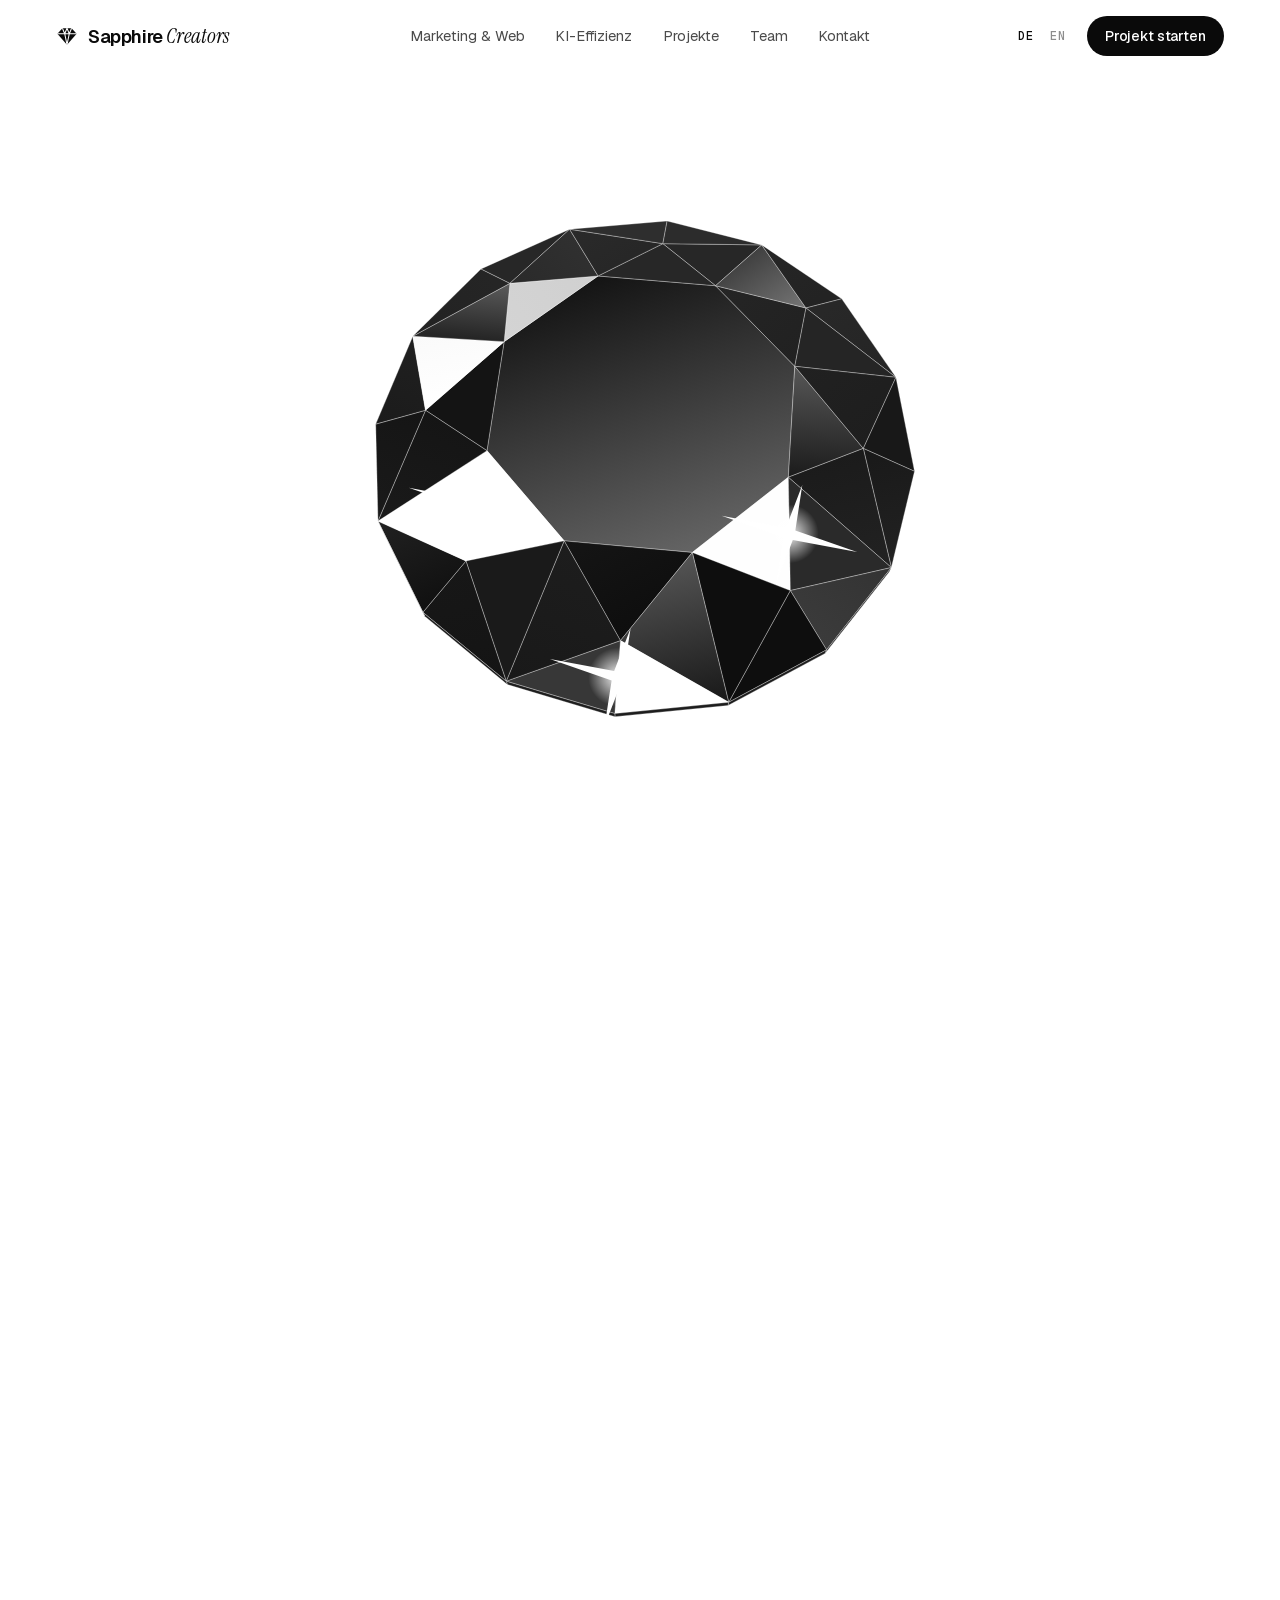
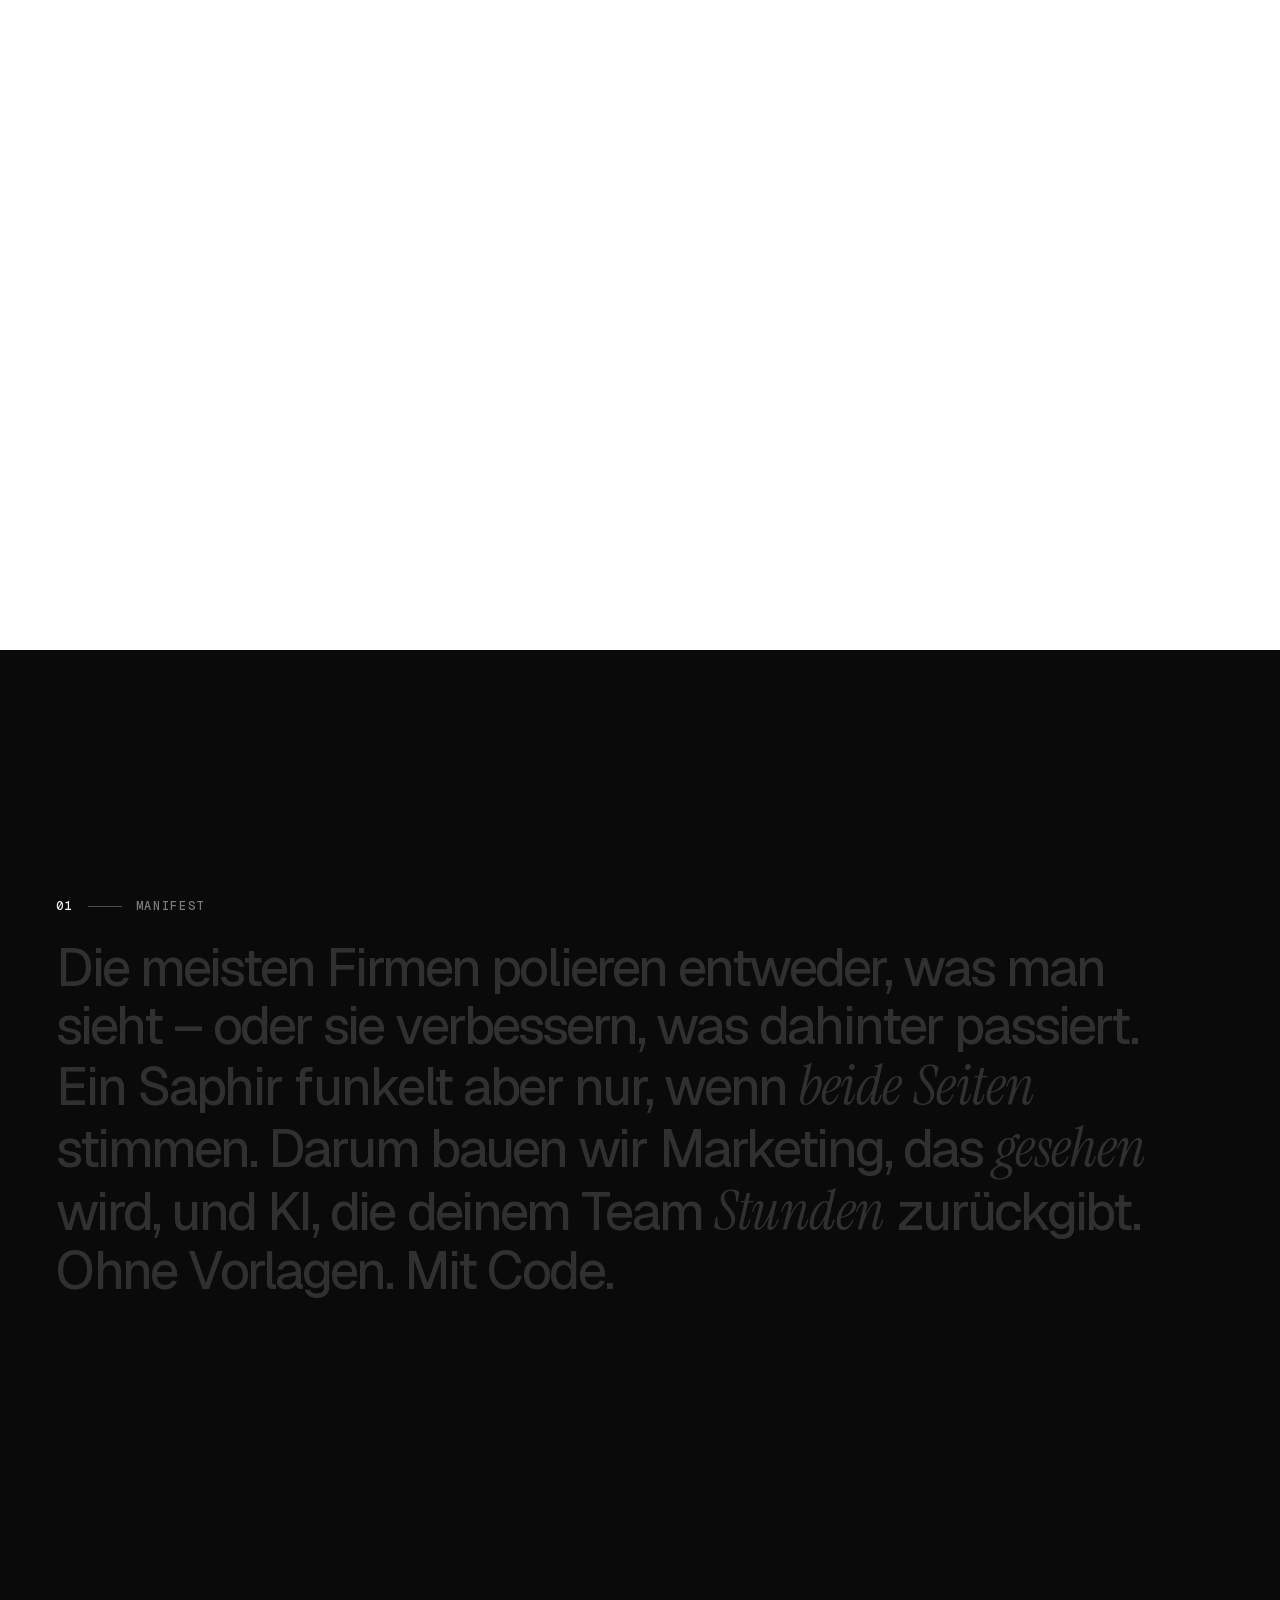
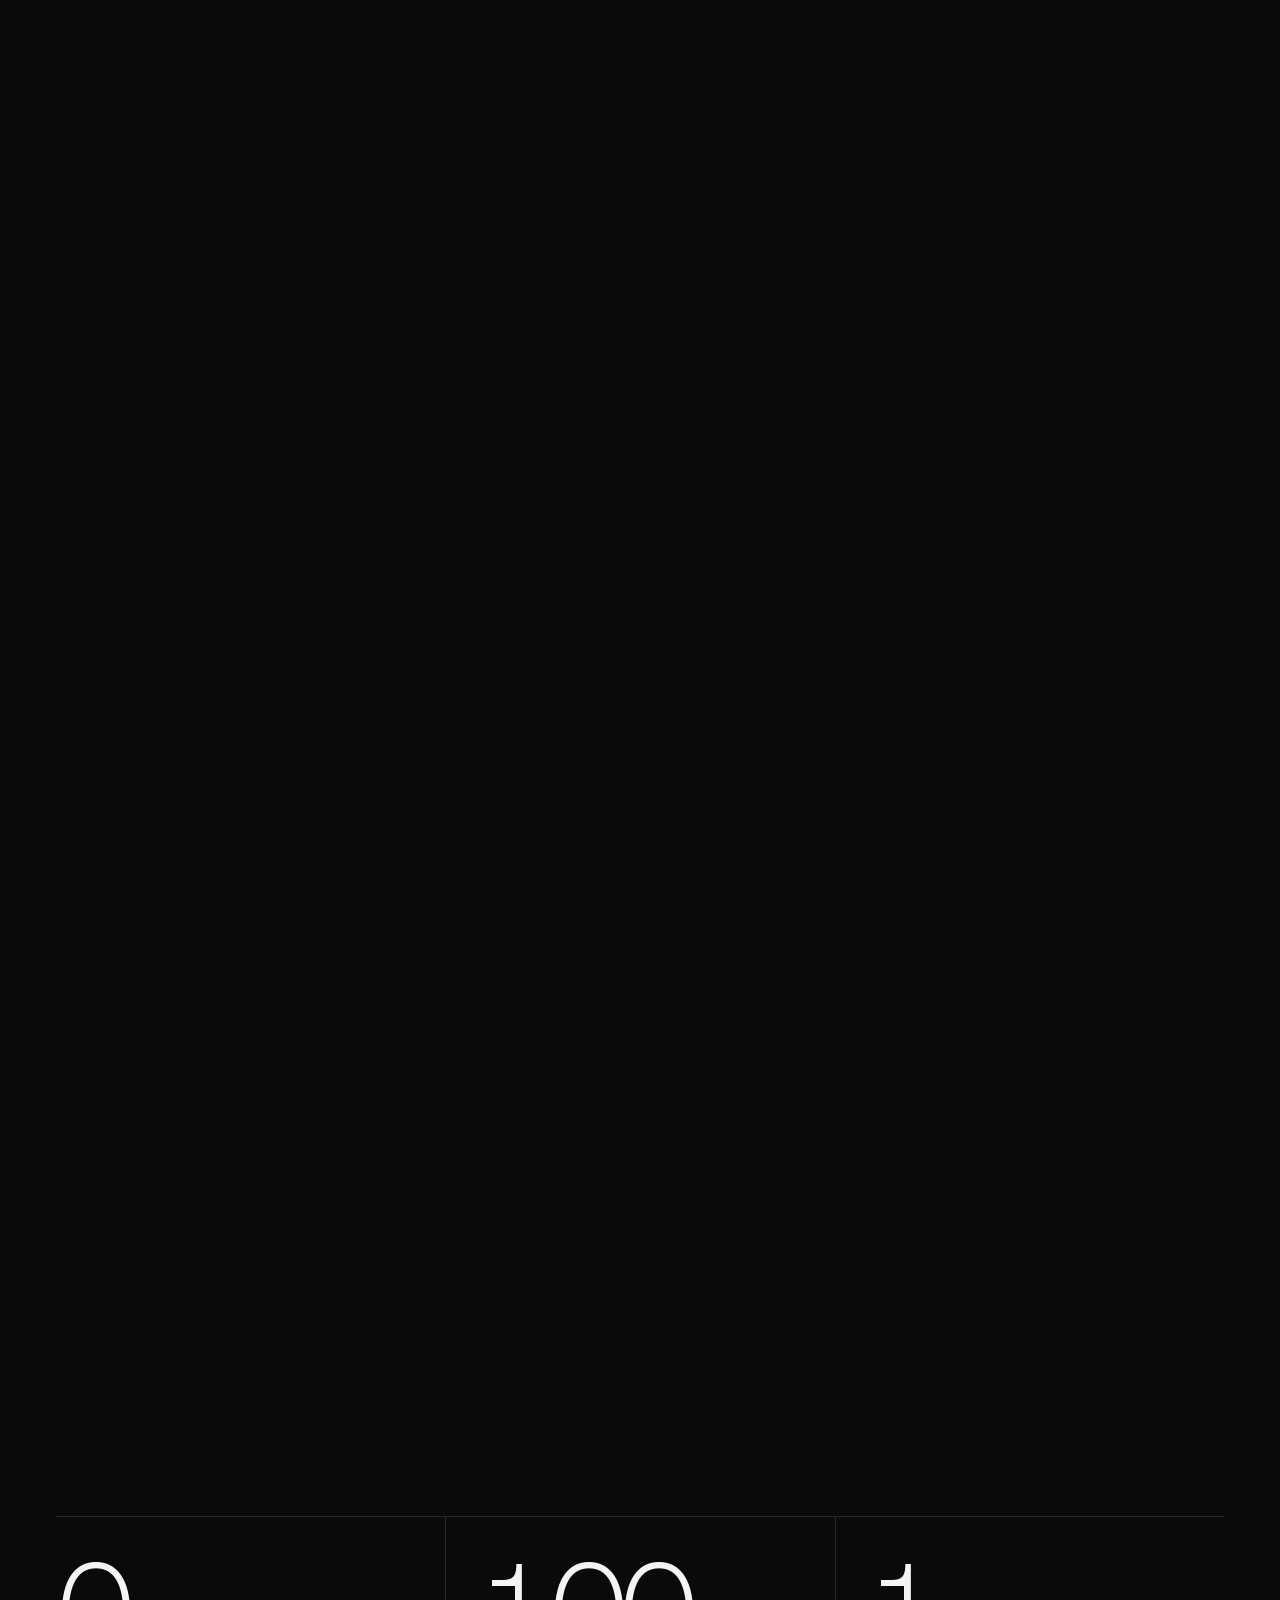
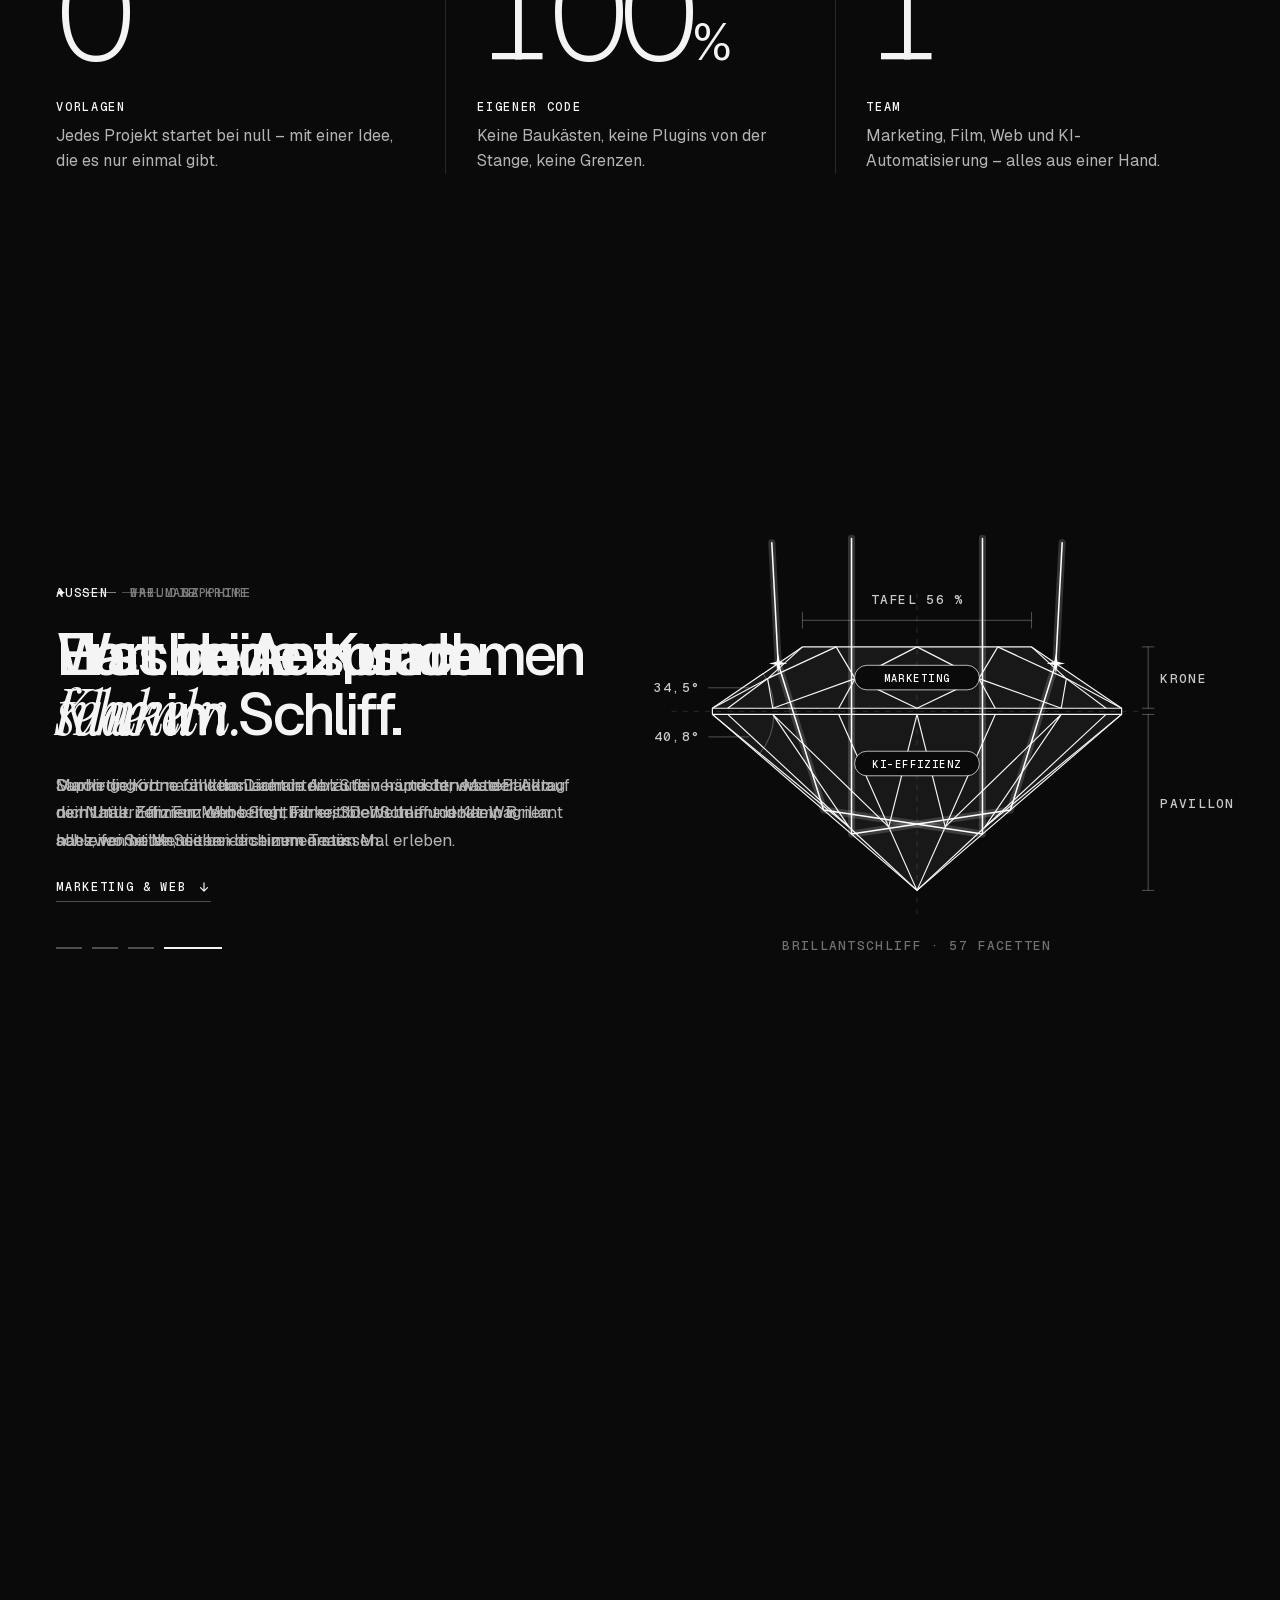
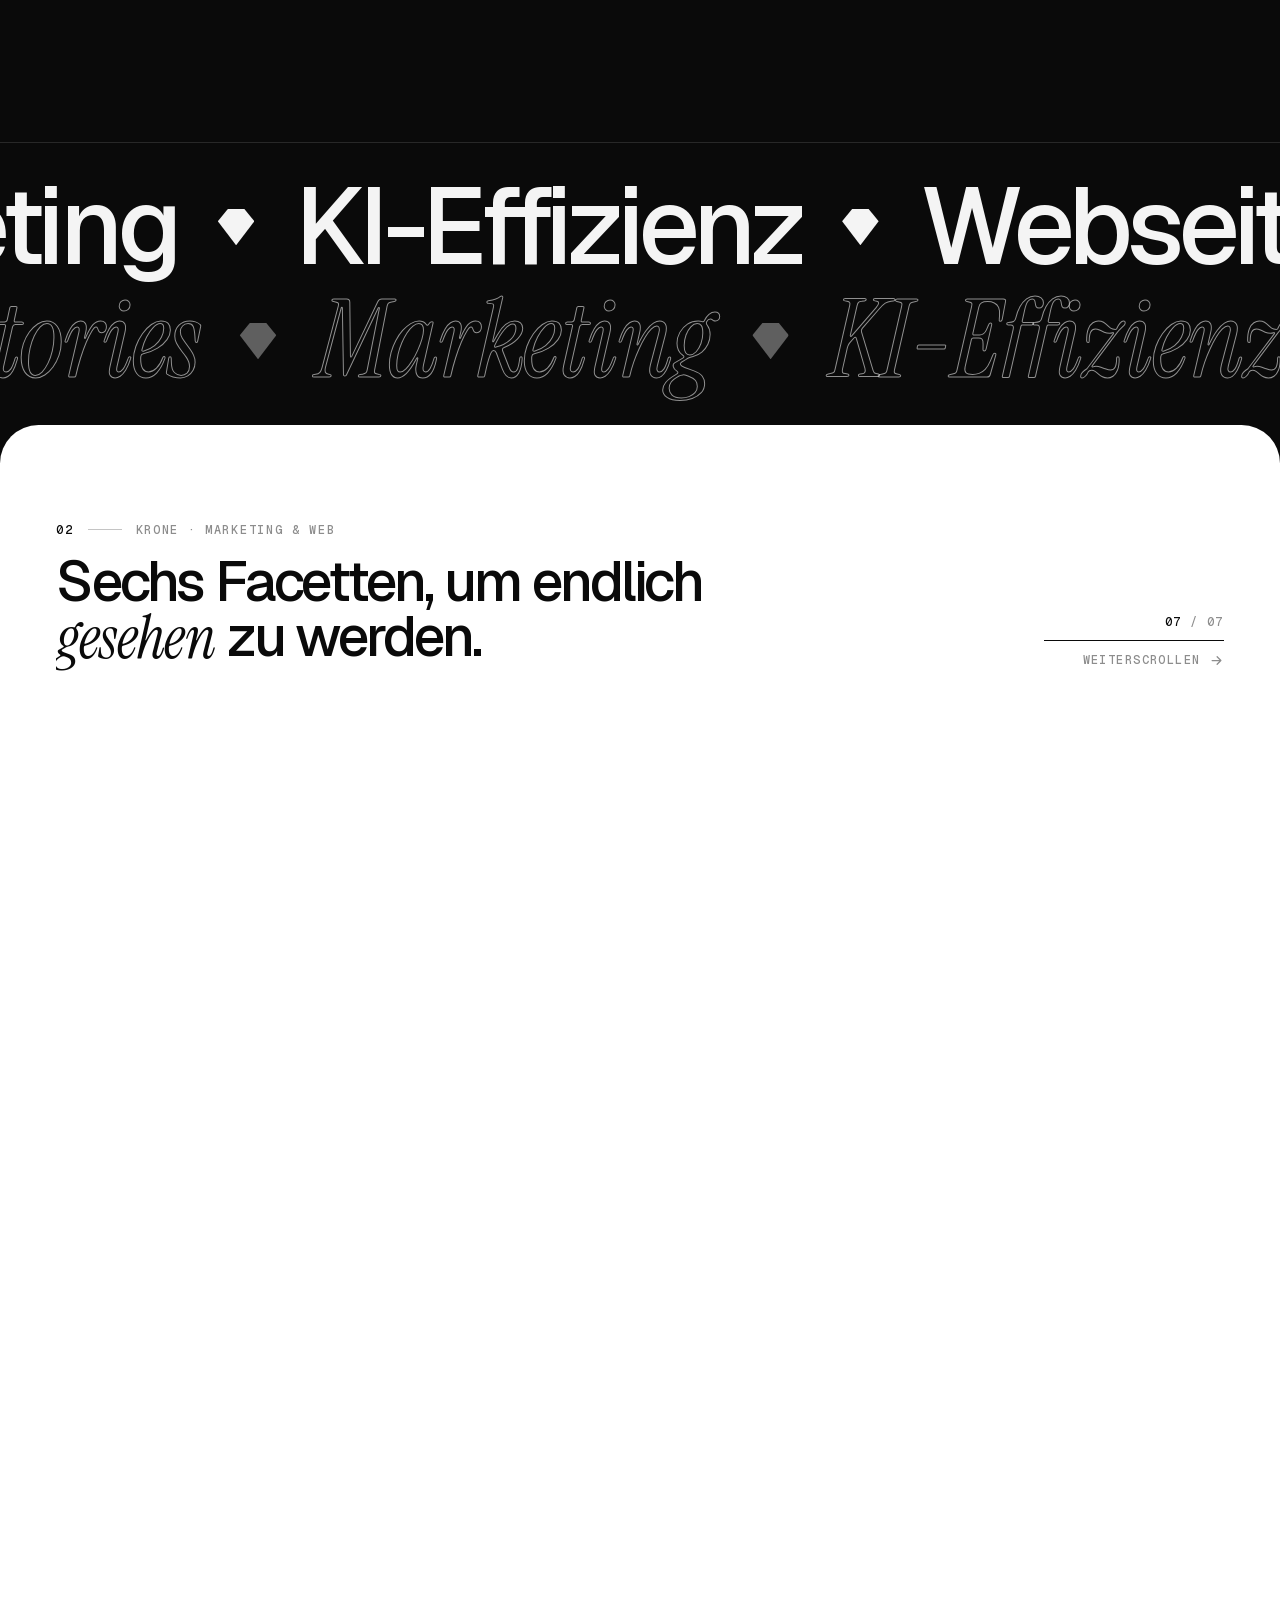
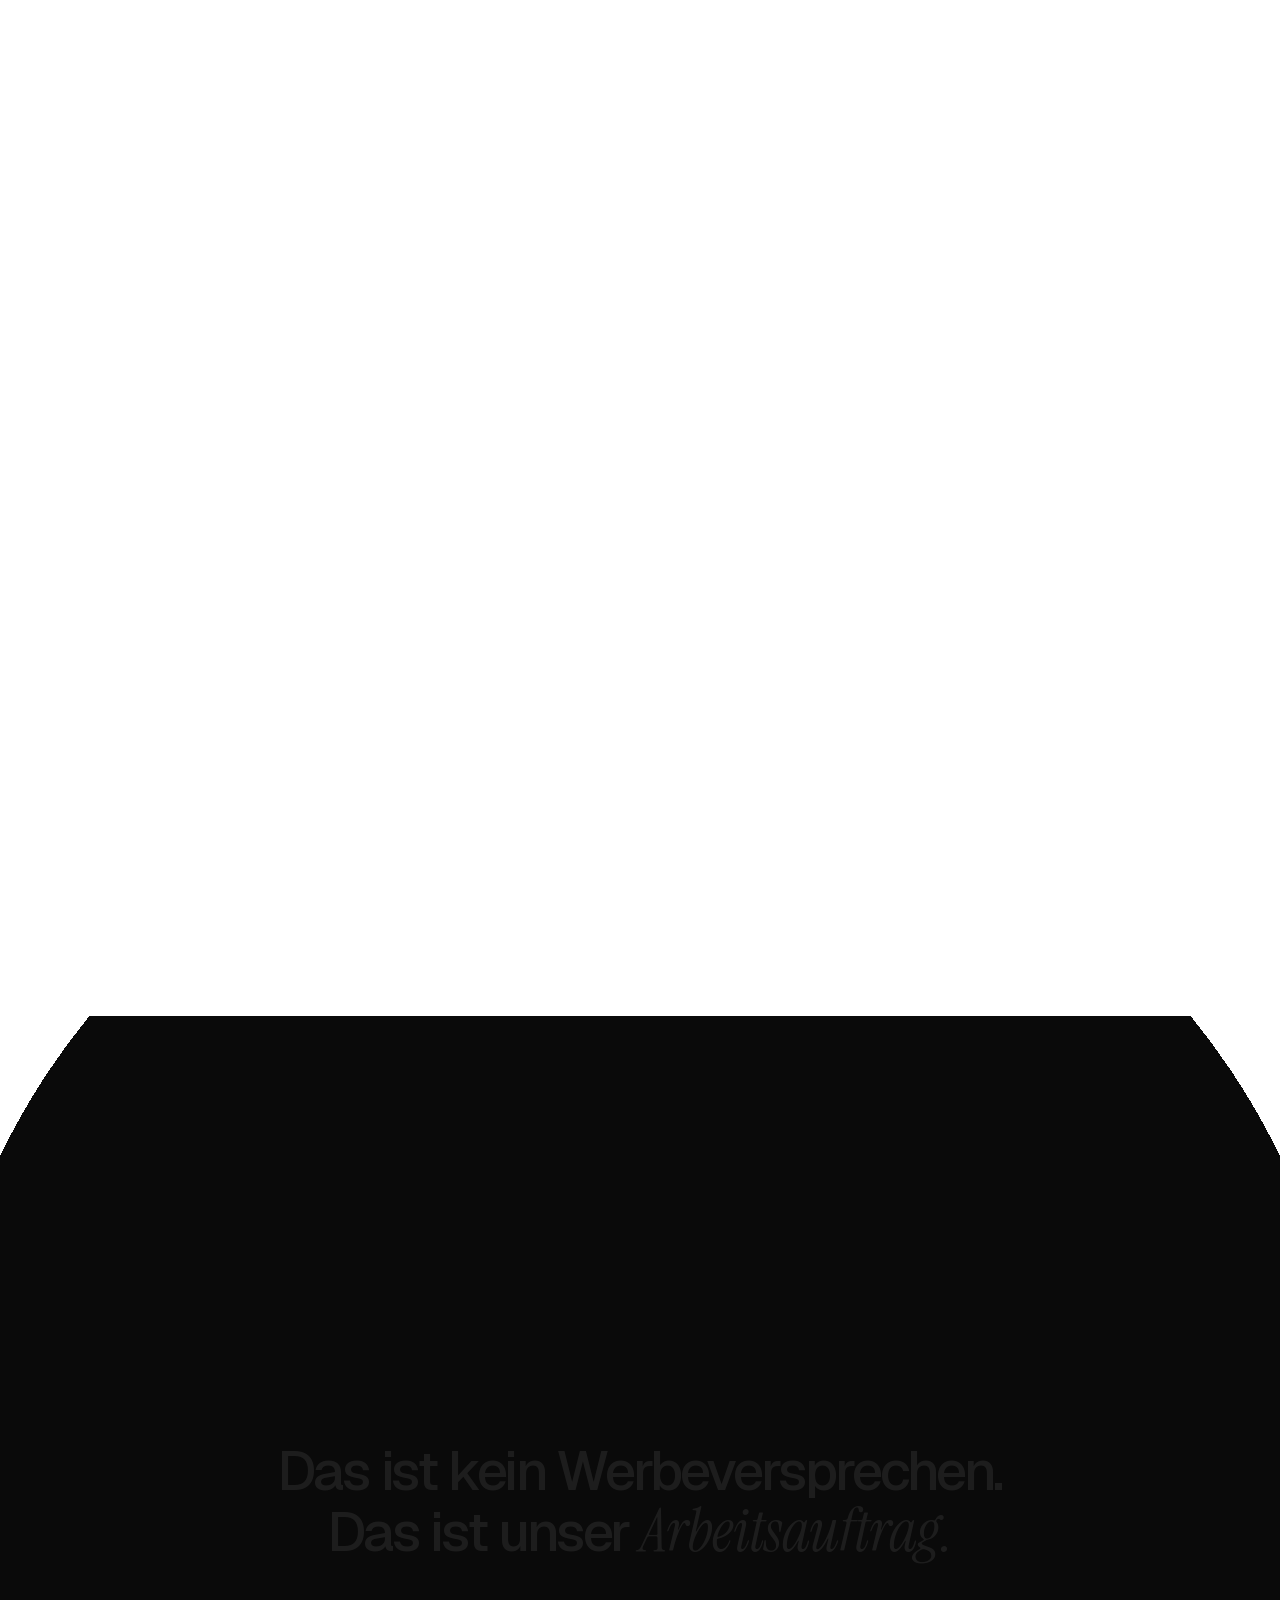
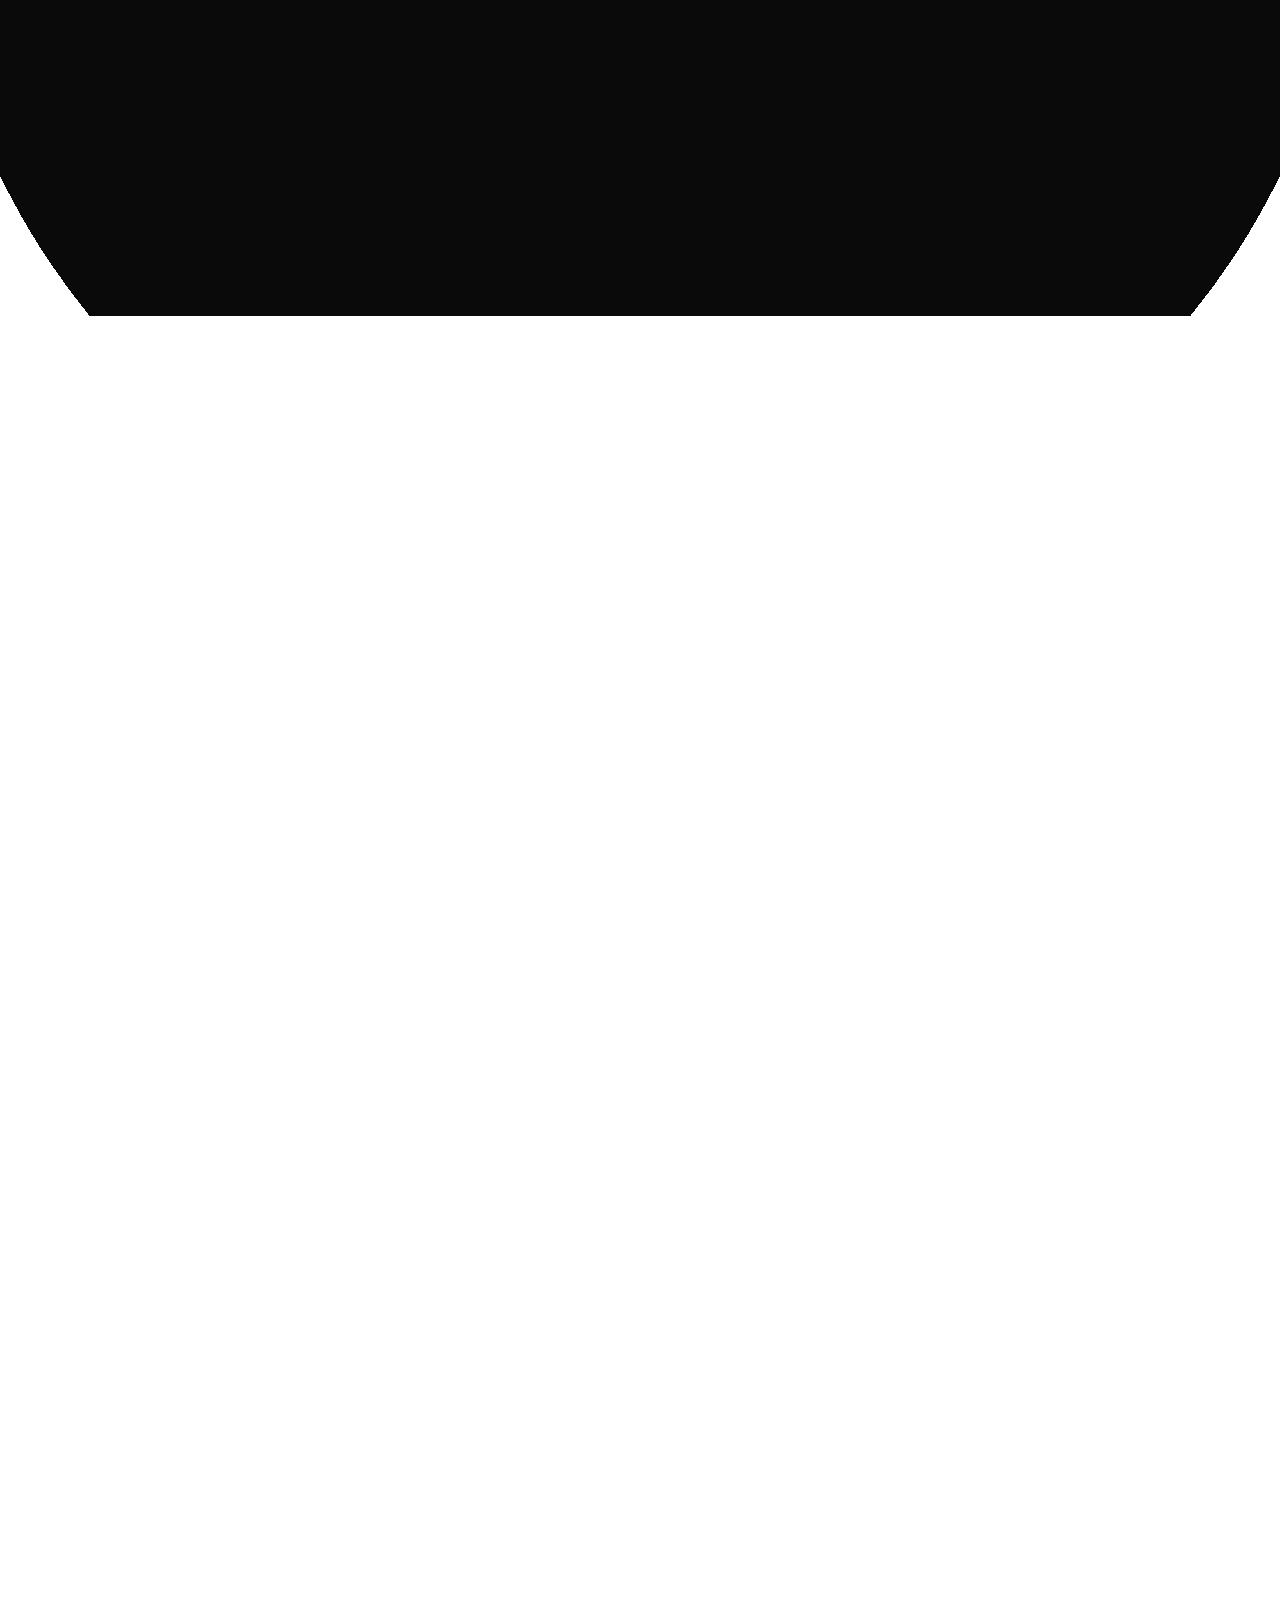
==== commit 722ef9de: "KI-Effizienz: neue Positionierung, eigene Seite und Fallstudie Projekt Stapel Nach außen brillant, n" ====
--- a/docs/index.html
+++ b/docs/index.html
@@ -3,8 +3,8 @@
 <head>
 <meta charset="utf-8">
 <meta name="viewport" content="width=device-width, initial-scale=1, viewport-fit=cover">
-<title>Sapphire Creators – Marketing, das noch niemand gesehen hat</title>
-<meta name="description" content="Sapphire Creators ist ein Team aus Entwicklern, das Marketing programmiert: interaktive 3D-Welten, Filme aus Code, Scroll-Stories und KI-Kampagnen – präzise geschliffen wie ein Saphir.">
+<title>Sapphire Creators – Marketing, Webdesign und KI-Effizienz</title>
+<meta name="description" content="Sapphire Creators ist ein Team aus Entwicklern. Nach außen bauen wir Marketing, Webseiten und Filme, die man nicht vergisst. Nach innen KI-Werkzeuge, die deinem Team Routinearbeit abnehmen.">
 <meta name="theme-color" content="#ffffff">
 <link rel="canonical" href="https://mzollercreations.github.io/">
 <link rel="alternate" hreflang="de" href="https://mzollercreations.github.io/">
@@ -12,16 +12,16 @@
 <link rel="alternate" hreflang="x-default" href="https://mzollercreations.github.io/">
 <meta property="og:type" content="website">
 <meta property="og:site_name" content="Sapphire Creators">
-<meta property="og:title" content="Sapphire Creators – Marketing, das noch niemand gesehen hat">
-<meta property="og:description" content="Sapphire Creators ist ein Team aus Entwicklern, das Marketing programmiert: interaktive 3D-Welten, Filme aus Code, Scroll-Stories und KI-Kampagnen – präzise geschliffen wie ein Saphir.">
+<meta property="og:title" content="Sapphire Creators – Marketing, Webdesign und KI-Effizienz">
+<meta property="og:description" content="Sapphire Creators ist ein Team aus Entwicklern. Nach außen bauen wir Marketing, Webseiten und Filme, die man nicht vergisst. Nach innen KI-Werkzeuge, die deinem Team Routinearbeit abnehmen.">
 <meta property="og:url" content="https://mzollercreations.github.io/">
-<meta property="og:image" content="https://mzollercreations.github.io/assets/img/og.png">
+<meta property="og:image" content="https://mzollercreations.github.io/assets/img/og-de.png">
 <meta property="og:locale" content="de_DE">
 <meta name="twitter:card" content="summary_large_image">
 <link rel="icon" href="assets/img/favicon.svg" type="image/svg+xml">
 <link rel="preload" href="assets/fonts/geist-latin.woff2" as="font" type="font/woff2" crossorigin>
 <link rel="preload" href="assets/fonts/instrumentserif-italic-latin.woff2" as="font" type="font/woff2" crossorigin>
-<link rel="stylesheet" href="assets/css/style.css?v=24bff188">
+<link rel="stylesheet" href="assets/css/style.css?v=a6fcc54a">
 <script>document.documentElement.classList.add('js')</script>
 </head>
 <body>
@@ -39,11 +39,10 @@
     <svg class="mark" aria-hidden="true"><use href="#mark"/></svg><span class="wm">Sapphire <em>Creators</em></span>
   </a>
   <nav class="nav-links" aria-label="Menü">
-    <a href="#manifest">Manifest</a>
-    <a href="#services">Leistungen</a>
+    <a href="#services">Marketing & Web</a>
+    <a href="ki-effizienz/">KI-Effizienz</a>
     <a href="projekte/">Projekte</a>
     <a href="#team">Team</a>
-    <a href="#process">Prozess</a>
     <a href="#contact">Kontakt</a>
   </nav>
   <div class="nav-right">
@@ -60,8 +59,8 @@
 
 <div class="menu" id="menu" hidden>
   <nav class="menu-links" aria-label="Menü">
-    <a href="#manifest"><i>01</i>Manifest</a>
-    <a href="#services"><i>02</i>Leistungen</a>
+    <a href="#services"><i>01</i>Marketing & Web</a>
+    <a href="ki-effizienz/"><i>02</i>KI-Effizienz</a>
     <a href="projekte/"><i>03</i>Projekte</a>
     <a href="#team"><i>04</i>Team</a>
     <a href="#process"><i>05</i>Prozess</a>
@@ -87,28 +86,29 @@
     <canvas class="gem-canvas" id="gem-hero" aria-hidden="true"></canvas>
     <div class="wrap hero-grid">
       <div class="hero-copy">
-        <p class="eyebrow"><svg class="mark" aria-hidden="true"><use href="#mark"/></svg>Entwickler-Studio für Marketing</p>
+        <p class="eyebrow"><svg class="mark" aria-hidden="true"><use href="#mark"/></svg>Studio für Marketing, Web & KI</p>
         <h1 class="hero-title">
-          <span class="line"><span class="line-in" style="--d:0">Marketing,</span></span>
-          <span class="line"><span class="line-in" style="--d:.08">das <em>noch niemand</em></span></span>
-          <span class="line"><span class="line-in" style="--d:.16"><em>gesehen</em> hat.</span></span>
+          <span class="line"><span class="line-in" style="--d:0">Nach außen</span></span>
+          <span class="line"><span class="line-in" style="--d:.08"><em>brillant.</em></span></span>
+          <span class="line"><span class="line-in" style="--d:.16">Nach innen</span></span>
+          <span class="line"><span class="line-in" style="--d:.24"><em>effizient.</em></span></span>
         </h1>
-        <p class="hero-sub">Wir sind ein Team aus Entwicklern. Wir schreiben keine Kampagnen – wir programmieren sie: interaktive 3D-Welten, Filme aus Code und Webseiten, die man nicht mehr vergisst.</p>
+        <p class="hero-sub">Wir sind ein Team aus Entwicklern. Für deine Kunden bauen wir Marketing und Webseiten, die man nicht vergisst. Für dein Team bauen wir KI-Werkzeuge, die Routinearbeit erledigen – von der Angebotsmail bis zum Schaltplan.</p>
         <div class="hero-ctas">
           <a class="btn btn-solid" href="#contact"><span>Projekt starten</span><svg class="arr" aria-hidden="true"><use href="#arr"/></svg></a>
-          <a class="btn btn-line" href="#services"><span>Was wir bauen</span><svg class="arr" aria-hidden="true"><use href="#arr-down"/></svg></a>
+          <a class="btn btn-line" href="#sides"><span>Was wir bauen</span><svg class="arr" aria-hidden="true"><use href="#arr-down"/></svg></a>
         </div>
       </div>
       <div class="gem-slot" id="hero-slot" aria-hidden="true">
-        <span class="spec spec-a">57 Facetten · live gerendert</span>
-        <span class="spec spec-b">0 Vorlagen</span>
+        <span class="spec spec-a">Krone · Marketing</span>
+        <span class="spec spec-b">Pavillon · KI-Effizienz</span>
         <span class="drag-hint">Ziehen zum Drehen</span>
       </div>
     </div>
     <div class="wrap hero-meta">
       <span>Gegründet 2026</span>
       <span class="scroll-cue"><i></i>Scrollen</span>
-      <span>Code statt Vorlagen</span>
+      <span>Marketing · Web · KI</span>
     </div>
   </div>
 </section>
@@ -118,7 +118,7 @@
   <div class="sticky">
     <div class="wrap">
       <p class="label"><i>01</i>Manifest</p>
-      <p class="manifest-text">Die meiste Werbung sieht aus wie die Werbung davor. Gleiche Vorlagen, gleiche Bilder, gleiche Versprechen. Wir glauben: Wer Neues zeigen will, muss <em>Neues bauen.</em> Darum sind wir keine Agentur, sondern <em>Entwickler</em> – und jede Idee beginnt bei uns mit einer <em>leeren Datei.</em></p>
+      <p class="manifest-text">Die meisten Firmen polieren entweder, was man sieht – oder sie verbessern, was dahinter passiert. Ein Saphir funkelt aber nur, wenn <em>beide Seiten</em> stimmen. Darum bauen wir Marketing, das <em>gesehen</em> wird, und KI, die deinem Team <em>Stunden</em> zurückgibt. Ohne Vorlagen. Mit Code.</p>
     </div>
   </div>
 </section>
@@ -139,55 +139,91 @@
     <div class="stat" data-reveal style="--d:240">
       <div class="stat-num"><span data-count-from="9" data-count-to="1">1</span></div>
       <h3>Team</h3>
-      <p>Idee, Design, 3D, Film und Entwicklung – alles aus einer Hand.</p>
-    </div>
-  </div>
-</section>
-
-<!-- ============ WHY SAPPHIRE: a technical drawing ============ -->
-<section class="why dark" data-dark>
-  <div class="wrap why-grid">
-    <div class="why-copy">
-      <p class="label"><i>✦</i>Warum Sapphire</p>
-      <h2 class="why-title" data-split>Hart im Anspruch. <em>Klar</em> im Schliff.</h2>
-      <p class="why-text" data-reveal>Saphir gehört nach dem Diamanten zu den härtesten Materialien der Natur. Zum Funkeln bringt ihn erst der Schliff: Facette für Facette, jeder Winkel auf das Zehntelgrad genau. Genau so bauen wir Marketing – präzise, kompromisslos und so geschliffen, dass es niemand übersieht.</p>
-    </div>
-    <figure class="blueprint" data-reveal aria-hidden="true">
-      <svg viewBox="0 0 560 400">
-        <g class="bp-dim">
-          <path d="M148 56h224M148 48v16M372 48v16"/>
-          <path d="M486 82v60M480 82h12M480 142h12"/>
-          <path d="M486 148v172M480 148h12M480 320h12"/>
-          <path d="M120 142A60 60 0 0 0 109.6 108.2M120 148A60 60 0 0 1 105.5 187.1M56 122h40M56 170h40"/>
-          <path class="bp-axis" d="M260 30v318M20 145h460"/>
-        </g>
-        <g class="bp-cut">
-          <path pathLength="1" d="M148 82H372L460 142V148L260 320L60 148V142Z"/>
-          <path pathLength="1" d="M60 142H460M60 148H460"/>
-          <path pathLength="1" d="M372 82L406 113L339 82L320.5 113L260 82L199.5 113L181 82L114 113L148 82"/>
-          <path pathLength="1" d="M460 142L406 113L401 142L320.5 113L260 142L199.5 113L119 142L114 113L60 142"/>
-          <path pathLength="1" d="M406 113L444.8 142M320.5 113L336.5 142M199.5 113L183.5 142M114 113L75 142"/>
-          <path pathLength="1" d="M460 148L326.5 258L401 148L287.6 258L260 148L232.4 258L119 148L193.5 258L60 148"/>
-          <path pathLength="1" d="M444.8 148L326.5 258M336.5 148L287.6 258M183.5 148L232.4 258M75 148L193.5 258"/>
-          <path pathLength="1" d="M326.5 258L260 320L287.6 258M232.4 258L260 320L193.5 258"/>
-        </g>
-        <g class="bp-text">
-          <text x="260" y="40" text-anchor="middle">Tafel 56 %</text>
-          <text x="498" y="117">Krone</text>
-          <text x="498" y="239">Pavillon</text>
-          <text x="48" y="126" text-anchor="end">34,5°</text>
-          <text x="48" y="174" text-anchor="end">40,8°</text>
-          <text x="260" y="378" text-anchor="middle" class="bp-faint">Brillantschliff · 57 Facetten</text>
-        </g>
-      </svg>
-    </figure>
+      <p>Marketing, Film, Web und KI-Automatisierung – alles aus einer Hand.</p>
+    </div>
+  </div>
+</section>
+
+<!-- ============ TWO SIDES: crown = marketing, pavilion = AI efficiency ============ -->
+<section class="facets dark" id="sides" data-dark data-steps="4">
+  <div class="sticky">
+    <div class="wrap facets-grid">
+      <div class="facets-copy">
+        <div class="fc-steps">
+          <div class="fc-step on" data-step="0">
+            <p class="label"><i>✦</i>Warum Sapphire</p>
+            <h2 class="fc-title">Hart im Anspruch. <em>Klar</em> im Schliff.</h2>
+            <p class="fc-text">Saphir gehört nach dem Diamanten zu den härtesten Materialien der Natur. Zum Funkeln bringt ihn erst der Schliff – und ein Brillant hat zwei Seiten, die beide stimmen müssen.</p>
+          </div>
+          <div class="fc-step" data-step="1">
+            <p class="label"><i>Außen</i>Die Krone</p>
+            <h2 class="fc-title">Was deine Kunden <em>sehen.</em></h2>
+            <p class="fc-text">Durch die Krone fällt das Licht in den Stein – und der erste Blick auf dein Unternehmen. Webseiten, Filme, 3D-Welten und Kampagnen: alles, womit Menschen dich zum ersten Mal erleben.</p>
+            <a class="fc-link" href="#services">Marketing & Web <svg class="arr" aria-hidden="true"><use href="#arr-down"/></svg></a>
+          </div>
+          <div class="fc-step" data-step="2">
+            <p class="label"><i>Innen</i>Der Pavillon</p>
+            <h2 class="fc-title">Was dein Team <em>spürt.</em></h2>
+            <p class="fc-text">Unter der Fassung liegt der Teil, den niemand sieht. Er wirft das Licht zurück – ist er schlecht geschliffen, bleibt der ganze Stein matt. Bei dir sind das Angebote, Pläne, Dokumentation und Daten. Hier baut unsere KI.</p>
+            <a class="fc-link" href="#ki">KI-Effizienz <svg class="arr" aria-hidden="true"><use href="#arr-down"/></svg></a>
+          </div>
+          <div class="fc-step" data-step="3">
+            <p class="label"><i>✦</i>Brillanz</p>
+            <h2 class="fc-title">Erst beide zusammen <em>funkeln.</em></h2>
+            <p class="fc-text">Marketing ohne funktionierende Abläufe verspricht, was der Alltag nicht hält. Effizienz ohne Sichtbarkeit bleibt unentdeckt. Wir schleifen beide Seiten – in einem Team.</p>
+          </div>
+        </div>
+        <div class="fc-dots" aria-hidden="true"><i class="on" data-step="0"></i><i data-step="1"></i><i data-step="2"></i><i data-step="3"></i></div>
+      </div>
+      <figure class="blueprint facets-bp" data-reveal aria-hidden="true">
+        <svg viewBox="0 0 560 400">
+          <g class="bp-fills">
+            <path class="bp-fill bp-crown" d="M148 82H372L460 142H60Z"/>
+            <path class="bp-fill bp-pav" d="M60 148H460L260 320Z"/>
+          </g>
+          <g class="bp-dim">
+            <path d="M148 56h224M148 48v16M372 48v16"/>
+            <path d="M486 82v60M480 82h12M480 142h12"/>
+            <path d="M486 148v172M480 148h12M480 320h12"/>
+            <path d="M120 142A60 60 0 0 0 109.6 108.2M120 148A60 60 0 0 1 105.5 187.1M56 122h40M56 170h40"/>
+            <path class="bp-axis" d="M260 30v318M20 145h460"/>
+          </g>
+          <g class="bp-cut">
+            <g class="bp-c">
+              <path pathLength="1" d="M148 82H372L460 142H60L148 82"/>
+              <path pathLength="1" d="M372 82L406 113L339 82L320.5 113L260 82L199.5 113L181 82L114 113L148 82"/>
+              <path pathLength="1" d="M460 142L406 113L401 142L320.5 113L260 142L199.5 113L119 142L114 113L60 142"/>
+              <path pathLength="1" d="M406 113L444.8 142M320.5 113L336.5 142M199.5 113L183.5 142M114 113L75 142"/>
+            </g>
+            <g class="bp-p">
+              <path pathLength="1" d="M60 148H460L260 320L60 148"/>
+              <path pathLength="1" d="M60 142V148M460 142V148"/>
+              <path pathLength="1" d="M460 148L326.5 258L401 148L287.6 258L260 148L232.4 258L119 148L193.5 258L60 148"/>
+              <path pathLength="1" d="M444.8 148L326.5 258M336.5 148L287.6 258M183.5 148L232.4 258M75 148L193.5 258"/>
+              <path pathLength="1" d="M326.5 258L260 320L287.6 258M232.4 258L260 320L193.5 258"/>
+            </g>
+          </g>
+          <g class="bp-rays"><path class="ray-glow" pathLength="1" d="M196.0 -24.0L196.0 82.0L196.0 265.0L351.3 241.4L395.7 98.2L401.9 -19.7"/><path class="ray" pathLength="1" d="M196.0 -24.0L196.0 82.0L196.0 265.0L351.3 241.4L395.7 98.2L401.9 -19.7"/><path class="ray-spark" d="M395.7 89.2l1.6 7.4 7.4 1.6-7.4 1.6-1.6 7.4-1.6-7.4-7.4-1.6 7.4-1.6z"/><path class="ray-glow" pathLength="1" d="M324.0 -24.0L324.0 82.0L324.0 265.0L168.7 241.4L124.3 98.2L118.1 -19.7"/><path class="ray" pathLength="1" d="M324.0 -24.0L324.0 82.0L324.0 265.0L168.7 241.4L124.3 98.2L118.1 -19.7"/><path class="ray-spark" d="M124.3 89.2l1.6 7.4 7.4 1.6-7.4 1.6-1.6 7.4-1.6-7.4-7.4-1.6 7.4-1.6z"/></g>
+          <g class="bp-text">
+            <text x="260" y="40" text-anchor="middle">Tafel 56 %</text>
+            <text x="498" y="117">Krone</text>
+            <text x="498" y="239">Pavillon</text>
+            <text x="48" y="126" text-anchor="end">34,5°</text>
+            <text x="48" y="174" text-anchor="end">40,8°</text>
+            <text x="260" y="378" text-anchor="middle" class="bp-faint">Brillantschliff · 57 Facetten</text>
+          </g>
+          <g class="bp-tag bp-tag-c"><rect x="199" y="100" width="122" height="24" rx="12"/><text x="260" y="116" text-anchor="middle">Marketing</text></g>
+          <g class="bp-tag bp-tag-p"><rect x="199" y="184" width="122" height="24" rx="12"/><text x="260" y="200" text-anchor="middle">KI-Effizienz</text></g>
+        </svg>
+      </figure>
+    </div>
   </div>
 </section>
 
 <!-- ============ MARQUEE ============ -->
 <div class="marquee dark" data-dark aria-hidden="true">
-  <div class="mq-row" data-dir="-1"><div class="mq-track"><span class="mq-item">Code</span><i class="mq-gem"></i><span class="mq-item">Kreation</span><i class="mq-gem"></i><span class="mq-item">Kampagne</span><i class="mq-gem"></i><span class="mq-item">3D-Welten</span><i class="mq-gem"></i><span class="mq-item">Filme</span><i class="mq-gem"></i><span class="mq-item">KI</span><i class="mq-gem"></i><span class="mq-item">Scroll-Stories</span><i class="mq-gem"></i><span class="mq-item">Sound</span><i class="mq-gem"></i><span class="mq-item">Code</span><i class="mq-gem"></i><span class="mq-item">Kreation</span><i class="mq-gem"></i><span class="mq-item">Kampagne</span><i class="mq-gem"></i><span class="mq-item">3D-Welten</span><i class="mq-gem"></i><span class="mq-item">Filme</span><i class="mq-gem"></i><span class="mq-item">KI</span><i class="mq-gem"></i><span class="mq-item">Scroll-Stories</span><i class="mq-gem"></i><span class="mq-item">Sound</span><i class="mq-gem"></i></div></div>
-  <div class="mq-row mq-italic" data-dir="1"><div class="mq-track"><span class="mq-item">Code</span><i class="mq-gem"></i><span class="mq-item">Kreation</span><i class="mq-gem"></i><span class="mq-item">Kampagne</span><i class="mq-gem"></i><span class="mq-item">3D-Welten</span><i class="mq-gem"></i><span class="mq-item">Filme</span><i class="mq-gem"></i><span class="mq-item">KI</span><i class="mq-gem"></i><span class="mq-item">Scroll-Stories</span><i class="mq-gem"></i><span class="mq-item">Sound</span><i class="mq-gem"></i><span class="mq-item">Code</span><i class="mq-gem"></i><span class="mq-item">Kreation</span><i class="mq-gem"></i><span class="mq-item">Kampagne</span><i class="mq-gem"></i><span class="mq-item">3D-Welten</span><i class="mq-gem"></i><span class="mq-item">Filme</span><i class="mq-gem"></i><span class="mq-item">KI</span><i class="mq-gem"></i><span class="mq-item">Scroll-Stories</span><i class="mq-gem"></i><span class="mq-item">Sound</span><i class="mq-gem"></i></div></div>
+  <div class="mq-row" data-dir="-1"><div class="mq-track"><span class="mq-item">Marketing</span><i class="mq-gem"></i><span class="mq-item">KI-Effizienz</span><i class="mq-gem"></i><span class="mq-item">Webseiten</span><i class="mq-gem"></i><span class="mq-item">Automatisierung</span><i class="mq-gem"></i><span class="mq-item">3D-Welten</span><i class="mq-gem"></i><span class="mq-item">Filme</span><i class="mq-gem"></i><span class="mq-item">Dokumentation</span><i class="mq-gem"></i><span class="mq-item">Scroll-Stories</span><i class="mq-gem"></i><span class="mq-item">Marketing</span><i class="mq-gem"></i><span class="mq-item">KI-Effizienz</span><i class="mq-gem"></i><span class="mq-item">Webseiten</span><i class="mq-gem"></i><span class="mq-item">Automatisierung</span><i class="mq-gem"></i><span class="mq-item">3D-Welten</span><i class="mq-gem"></i><span class="mq-item">Filme</span><i class="mq-gem"></i><span class="mq-item">Dokumentation</span><i class="mq-gem"></i><span class="mq-item">Scroll-Stories</span><i class="mq-gem"></i></div></div>
+  <div class="mq-row mq-italic" data-dir="1"><div class="mq-track"><span class="mq-item">Marketing</span><i class="mq-gem"></i><span class="mq-item">KI-Effizienz</span><i class="mq-gem"></i><span class="mq-item">Webseiten</span><i class="mq-gem"></i><span class="mq-item">Automatisierung</span><i class="mq-gem"></i><span class="mq-item">3D-Welten</span><i class="mq-gem"></i><span class="mq-item">Filme</span><i class="mq-gem"></i><span class="mq-item">Dokumentation</span><i class="mq-gem"></i><span class="mq-item">Scroll-Stories</span><i class="mq-gem"></i><span class="mq-item">Marketing</span><i class="mq-gem"></i><span class="mq-item">KI-Effizienz</span><i class="mq-gem"></i><span class="mq-item">Webseiten</span><i class="mq-gem"></i><span class="mq-item">Automatisierung</span><i class="mq-gem"></i><span class="mq-item">3D-Welten</span><i class="mq-gem"></i><span class="mq-item">Filme</span><i class="mq-gem"></i><span class="mq-item">Dokumentation</span><i class="mq-gem"></i><span class="mq-item">Scroll-Stories</span><i class="mq-gem"></i></div></div>
 </div>
 
 <!-- ============ SERVICES (horizontal) ============ -->
@@ -195,8 +231,8 @@
   <div class="sticky">
     <div class="wrap services-head">
       <div>
-        <p class="label"><i>02</i>Was wir bauen</p>
-        <h2 class="h2" data-split>Sechs Facetten, um endlich gesehen zu werden.</h2>
+        <p class="label"><i>02</i>Krone · Marketing & Web</p>
+        <h2 class="h2" data-split>Sechs Facetten, um endlich <em>gesehen</em> zu werden.</h2>
       </div>
       <div class="sp">
         <span class="sp-count"><b>01</b> / 07</span>
@@ -294,12 +330,126 @@
   </div>
 </section>
 
+<!-- ============ PAVILION: AI that takes work off the team ============ -->
+<section class="pav dark" id="ki" data-dark data-steps="6">
+  <div class="sticky">
+    <div class="wrap pav-grid">
+      <div class="pav-copy">
+        <p class="label"><i>03</i>Pavillon · KI-Effizienz</p>
+        <h2 class="pav-title">KI, die deinem Team <em>Arbeit abnimmt.</em></h2>
+        <ol class="pav-list">
+          <li class="pav-item on" data-step="0"><span class="pav-num">01</span><div><h3>Technische Unterlagen</h3><p>Schaltpläne, Stücklisten und Programme – erzeugt aus Daten, die es schon gibt: CAD, Beschreibungen, Excel.</p></div></li>
+          <li class="pav-item" data-step="1"><span class="pav-num">02</span><div><h3>Angebote & Korrespondenz</h3><p>Aus einer Anfrage wird ein Angebotsentwurf mit deinen Preisen und Textbausteinen. Dein Team prüft und verschickt.</p></div></li>
+          <li class="pav-item" data-step="2"><span class="pav-num">03</span><div><h3>Wissen auf Abruf</h3><p>Ein Assistent, der eure Handbücher, Normen und alten Projekte kennt – und jede Antwort mit Quelle belegt.</p></div></li>
+          <li class="pav-item" data-step="3"><span class="pav-num">04</span><div><h3>Berichte & Daten</h3><p>Zahlen aus ERP, Excel und Maschinen werden zusammengeführt, geprüft und zu Berichten, die man wirklich liest.</p></div></li>
+          <li class="pav-item" data-step="4"><span class="pav-num">05</span><div><h3>Übersetzen & Lokalisieren</h3><p>Eine Quelle, jede Sprache – mit eurem Glossar, damit Fachbegriffe stimmen und Produktnamen bleiben, wie sie sind.</p></div></li>
+          <li class="pav-item" data-step="5"><span class="pav-num">06</span><div><h3>Prüfen & Testen</h3><p>Programme in der Simulation testen, Pläne gegen Regeln prüfen, Listen abgleichen – bevor ein Fehler teuer wird.</p></div></li>
+        </ol>
+        <div class="pav-foot">
+          <span class="pav-count"><b>01</b> / 06</span>
+          <a class="btn btn-light btn-small" href="ki-effizienz/"><span>Alles über KI-Effizienz</span><svg class="arr" aria-hidden="true"><use href="#arr"/></svg></a>
+        </div>
+      </div>
+      <div class="pm" aria-hidden="true">
+  <div class="pm-bar"><i></i><i></i><i></i><span class="pm-name">ki-werkzeug</span><span class="pm-live"><b></b>läuft</span></div>
+  <div class="pm-flow">
+    <div class="pm-col pm-in">
+      <span class="pm-h">Eingang</span>
+      <div class="pm-layers">
+        <div class="pm-layer on" data-step="0"><span class="fchip"><i>STEP</i>3D-Modell</span><span class="fchip"><i>PDF</i>Ablauf</span><span class="fchip"><i>MP4</i>Funktionsvideo</span></div>
+        <div class="pm-layer" data-step="1"><span class="fchip"><i>EML</i>Anfrage</span><span class="fchip"><i>XLSX</i>Preisliste</span><span class="fchip"><i>DOCX</i>Textbausteine</span></div>
+        <div class="pm-layer" data-step="2"><span class="fchip"><i>PDF</i>Handbücher</span><span class="fchip"><i>PDF</i>Normen</span><span class="fchip"><i>ZIP</i>Projektarchiv</span></div>
+        <div class="pm-layer" data-step="3"><span class="fchip"><i>CSV</i>ERP-Export</span><span class="fchip"><i>XLSX</i>Auswertung</span><span class="fchip"><i>LOG</i>Maschinendaten</span></div>
+        <div class="pm-layer" data-step="4"><span class="fchip"><i>HTML</i>Webseite</span><span class="fchip"><i>PDF</i>Katalog</span><span class="fchip"><i>TXT</i>Glossar</span></div>
+        <div class="pm-layer" data-step="5"><span class="fchip"><i>PDF</i>Pläne</span><span class="fchip"><i>ST</i>SPS-Programm</span><span class="fchip"><i>XLSX</i>Klemmenliste</span></div>
+      </div>
+    </div>
+
+    <div class="pm-core">
+      <span class="pm-wire pm-wire-in"></span><span class="pm-wire pm-wire-out"></span>
+      <span class="pm-orbit"></span><span class="pm-ring"></span>
+      <svg class="pm-gem"><use href="#mark"/></svg>
+      <span class="pm-core-label">KI</span>
+    </div>
+
+    <div class="pm-col pm-out">
+      <span class="pm-h">Ergebnis</span>
+      <div class="pm-layers">
+        <!-- 01 technical documents: a schematic -->
+        <div class="pm-layer on" data-step="0">
+          <div class="doc">
+            <span class="doc-h">Elektroplan</span>
+            <svg class="doc-dwg" viewBox="0 0 120 70"><path pathLength="1" d="M8 8H112M8 62H112M30 8V24M30 34V62M24 24L30 34M60 8V24M60 34V62M54 24L60 34M90 8V22M90 22h6M90 34L97 21M90 34V62"/><rect pathLength="1" x="22" y="40" width="16" height="10"/><rect pathLength="1" x="52" y="40" width="16" height="10"/><circle pathLength="1" cx="90" cy="45" r="6"/><circle class="f" cx="30" cy="8" r="1.6"/><circle class="f" cx="60" cy="8" r="1.6"/><circle class="f" cx="90" cy="8" r="1.6"/><circle class="f" cx="30" cy="62" r="1.6"/><circle class="f" cx="60" cy="62" r="1.6"/><circle class="f" cx="90" cy="62" r="1.6"/></svg>
+            <span class="doc-foot">Blatt 21 / 21</span>
+            <span class="stamp">✓ geprüft</span>
+          </div>
+        </div>
+        <!-- 02 quotes: a letter with lines and a total -->
+        <div class="pm-layer" data-step="1">
+          <div class="doc">
+            <span class="doc-h">Angebot</span>
+            <span class="doc-lines"><i></i><i class="s"></i><i></i><i class="m"></i></span>
+            <span class="doc-table"><i></i><i></i><i></i></span>
+            <span class="doc-total">Summe<b></b></span>
+            <span class="stamp">✓ geprüft</span>
+          </div>
+        </div>
+        <!-- 03 knowledge: question, answer, source -->
+        <div class="pm-layer" data-step="2">
+          <div class="doc doc-qa">
+            <span class="qa-q">Welches Anzugsmoment gilt für M8?</span>
+            <span class="qa-a">25 Nm bei Festigkeitsklasse 8.8</span>
+            <span class="qa-src">Quelle: Montagehandbuch, S. 42</span>
+          </div>
+        </div>
+        <!-- 04 reports: bars -->
+        <div class="pm-layer" data-step="3">
+          <div class="doc">
+            <span class="doc-h">Monatsbericht</span>
+            <span class="doc-bars"><i style="--h:.42"></i><i style="--h:.58"></i><i style="--h:.5"></i><i style="--h:.72"></i><i style="--h:.66"></i><i style="--h:.9"></i></span>
+            <span class="doc-lines"><i></i><i class="s"></i></span>
+            <span class="stamp">✓ geprüft</span>
+          </div>
+        </div>
+        <!-- 05 languages -->
+        <div class="pm-layer" data-step="4">
+          <div class="doc">
+            <span class="doc-h">Katalog</span>
+            <span class="doc-langs"><i>DE</i><i>EN</i><i>FR</i><i>ES</i><i>IT</i><i>PL</i><i>CS</i><i>TR</i></span>
+            <span class="doc-lines"><i></i><i class="s"></i></span>
+            <span class="stamp">✓ geprüft</span>
+          </div>
+        </div>
+        <!-- 06 checks -->
+        <div class="pm-layer" data-step="5">
+          <div class="doc">
+            <span class="doc-h">Prüfbericht</span>
+            <span class="doc-checks"><i>Symbole nach Norm</i><i>Klemmen: Plan = Liste</i><i>Adressen: Plan = Programm</i><i>Simulation 13 / 13</i></span>
+            <span class="doc-zero"><b>0</b>Befunde</span>
+          </div>
+        </div>
+      </div>
+    </div>
+  </div>
+  <div class="pm-log">
+    <span class="pm-layer on" data-step="0">› 3 Dateien gelesen · 27 Blatt gezeichnet · wartet auf Freigabe</span>
+    <span class="pm-layer" data-step="1">› Anfrage erkannt · Angebot entworfen · wartet auf Freigabe</span>
+    <span class="pm-layer" data-step="2">› Archiv durchsucht · Antwort mit Quelle belegt</span>
+    <span class="pm-layer" data-step="3">› Daten zusammengeführt · Plausibilität geprüft · Bericht erstellt</span>
+    <span class="pm-layer" data-step="4">› Glossar angewendet · Produktnamen geschützt · 8 Sprachen</span>
+    <span class="pm-layer" data-step="5">› Simulation 13 / 13 bestanden · 0 Befunde</span>
+  </div>
+</div>
+    </div>
+  </div>
+</section>
+
 <!-- ============ WORK: the proof, right after the promise ============ -->
 <section class="work dark" id="work" data-dark>
   <div class="wrap">
     <div class="work-head">
       <div>
-        <p class="label"><i>03</i>Projekte</p>
+        <p class="label"><i>04</i>Projekte</p>
         <h2 class="h2" data-split>Gebaut, nicht nur <em>versprochen.</em></h2>
       </div>
       <a class="btn btn-line" href="projekte/"><span>Alle Projekte</span><svg class="arr" aria-hidden="true"><use href="#arr"/></svg></a>
@@ -326,6 +476,25 @@
         </div>
       </div>
     </article>
+    <article class="work-card work-card-rev" data-reveal>
+      <a class="viewer work-shot" href="projekte/#stapel" aria-label="Zur Fallstudie: Projekt Stapel">
+        <span class="viewer-bar" aria-hidden="true"><i></i><i></i><i></i><span class="viewer-file">Projekt_Stapel_Steuerung.pdf</span><span class="viewer-page" data-sheetcount data-to="27">01 / 27</span></span>
+        <span class="viewer-stage" data-draw><svg class="dwg" viewBox="0 0 840 594" role="img" aria-label="Illustration eines Steuerungsplans: Pneumatikzylinder mit 5/2-Wegeventil und drei Strompfade mit Relais, Ventilspule und Meldeleuchte"><g class="dwg-frame"><rect class="paper" x="0" y="0" width="840" height="594" rx="4"/><path class="thin" style="--k:0" pathLength="1" d="M8 8H832V586H8Z"/><path class="ink" style="--k:0" pathLength="1" d="M22 22H818V572H22Z"/><path class="thin" style="--k:0" pathLength="1" d="M121.5 8V22M121.5 572V586"/><path class="thin" style="--k:0" pathLength="1" d="M221.0 8V22M221.0 572V586"/><path class="thin" style="--k:0" pathLength="1" d="M320.5 8V22M320.5 572V586"/><path class="thin" style="--k:0" pathLength="1" d="M420.0 8V22M420.0 572V586"/><path class="thin" style="--k:0" pathLength="1" d="M519.5 8V22M519.5 572V586"/><path class="thin" style="--k:0" pathLength="1" d="M619.0 8V22M619.0 572V586"/><path class="thin" style="--k:0" pathLength="1" d="M718.5 8V22M718.5 572V586"/><text x="71.8" y="18" text-anchor="middle" class="zone" style="--k:0">1</text><text x="171.2" y="18" text-anchor="middle" class="zone" style="--k:0">2</text><text x="270.8" y="18" text-anchor="middle" class="zone" style="--k:0">3</text><text x="370.2" y="18" text-anchor="middle" class="zone" style="--k:0">4</text><text x="469.8" y="18" text-anchor="middle" class="zone" style="--k:0">5</text><text x="569.2" y="18" text-anchor="middle" class="zone" style="--k:0">6</text><text x="668.8" y="18" text-anchor="middle" class="zone" style="--k:0">7</text><text x="768.2" y="18" text-anchor="middle" class="zone" style="--k:0">8</text><path class="thin" style="--k:0" pathLength="1" d="M8 113.7H22M818 113.7H832"/><path class="thin" style="--k:0" pathLength="1" d="M8 205.3H22M818 205.3H832"/><path class="thin" style="--k:0" pathLength="1" d="M8 297.0H22M818 297.0H832"/><path class="thin" style="--k:0" pathLength="1" d="M8 388.7H22M818 388.7H832"/><path class="thin" style="--k:0" pathLength="1" d="M8 480.3H22M818 480.3H832"/><text x="15" y="70.8" text-anchor="middle" class="zone" style="--k:0">A</text><text x="15" y="162.5" text-anchor="middle" class="zone" style="--k:0">B</text><text x="15" y="254.2" text-anchor="middle" class="zone" style="--k:0">C</text><text x="15" y="345.8" text-anchor="middle" class="zone" style="--k:0">D</text><text x="15" y="437.5" text-anchor="middle" class="zone" style="--k:0">E</text><text x="15" y="529.2" text-anchor="middle" class="zone" style="--k:0">F</text></g><g class="dwg-tb"><path class="thin" style="--k:1" pathLength="1" d="M540 520H818M540 538H818M540 555H818M540 520V572M730 520V555M640 538V555"/><text x="546" y="532" class="tb-b" style="--k:1">Projekt Stapel · Illustration</text><text x="736" y="532" class="tb" style="--k:1">Blatt 07 / 27</text><text x="546" y="549" class="tb" style="--k:1">Steuerung</text><text x="646" y="549" class="tb" style="--k:1">IEC 60617</text><text x="736" y="549" class="tb" style="--k:1">Rev. 02</text><text x="546" y="566" class="tb" style="--k:1">Sapphire Creators · KI-Engineering</text></g><g class="dwg-ink"><path class="ink" style="--k:2" pathLength="1" d="M110 110H330V160H110Z"/><path class="fill" style="--k:3" d="M166 110h10v50h-10z"/><path class="ink" style="--k:3" pathLength="1" d="M176 130H392M176 140H392M392 130V140"/><path class="thin" style="--k:3" pathLength="1" d="M150 98V110M300 98V110"/><path class="ink" style="--k:5" pathLength="1" d="M235 290V230H126V160"/><path class="ink" style="--k:5" pathLength="1" d="M265 290V250H314V160"/><path class="ink" style="--k:4" pathLength="1" d="M160 290H280V350H160ZM220 290V350"/><path class="ink" style="--k:6" pathLength="1" d="M250 350L263.3 296.8"/><path class="head" style="--k:6" d="M265 290L265.8 297.4L260.8 296.2Z"/><path class="ink" style="--k:6" pathLength="1" d="M235 290L230.6 343.0"/><path class="head" style="--k:6" d="M230 350L228.0 342.8L233.2 343.2Z"/><path class="ink" style="--k:6" pathLength="1" d="M270 350V341M264 341H276"/><path class="ink" style="--k:6" pathLength="1" d="M190 350L176.7 296.8"/><path class="head" style="--k:6" d="M175 290L179.2 296.2L174.2 297.4Z"/><path class="ink" style="--k:6" pathLength="1" d="M205 290L209.4 343.0"/><path class="head" style="--k:6" d="M210 350L206.8 343.2L212.0 342.8Z"/><path class="ink" style="--k:6" pathLength="1" d="M170 350V341M164 341H176"/><path class="ink" style="--k:7" pathLength="1" d="M128 305H160V335H128ZM128 335L160 305"/><path class="ink" style="--k:7" pathLength="1" d="M280 320L286 308L294 332L302 308L310 332L318 308L322 320"/><path class="ink" style="--k:8" pathLength="1" d="M250 350V420H152"/><path class="thin" style="--k:8" pathLength="1" d="M152 420a3 3 0 1 0 -6 0a3 3 0 1 0 6 0"/><path class="ink" style="--k:8" pathLength="1" d="M230 350V362M224 362H236L230 372Z"/><path class="ink" style="--k:8" pathLength="1" d="M270 350V362M264 362H276L270 372Z"/></g><g class="dwg-txt"><text x="102" y="139" text-anchor="end" class="lbl" style="--k:3">-MM1</text><text x="150" y="92" text-anchor="middle" class="sm" style="--k:3">-BG1</text><text x="300" y="92" text-anchor="middle" class="sm" style="--k:3">-BG2</text><text x="229" y="284" text-anchor="end" class="sm" style="--k:6">4</text><text x="271" y="284" class="sm" style="--k:6">2</text><text x="226" y="360" text-anchor="end" class="sm" style="--k:8">5</text><text x="246" y="364" text-anchor="end" class="sm" style="--k:8">1</text><text x="276" y="360" class="sm" style="--k:8">3</text><text x="144" y="352" text-anchor="middle" class="sm" style="--k:7">-MB1</text><text x="330" y="324" class="lbl" style="--k:7">-QM1</text><text x="140" y="424" text-anchor="end" class="sm" style="--k:8">6 bar</text></g><g class="dwg-ink"><path class="ink" style="--k:9" pathLength="1" d="M470 100H790"/><path class="ink" style="--k:9" pathLength="1" d="M470 470H790"/><path class="ink" style="--k:10" pathLength="1" d="M540 100V175"/><path class="ink" style="--k:11" pathLength="1" d="M540 215L527 178"/><path class="ink" style="--k:12" pathLength="1" d="M540 215V300"/><path class="ink" style="--k:12" pathLength="1" d="M525 300h30v24h-30z"/><path class="ink" style="--k:13" pathLength="1" d="M540 324V470"/><path class="ink" style="--k:10" pathLength="1" d="M640 100V175"/><path class="ink" style="--k:11" pathLength="1" d="M640 215L627 178"/><path class="ink" style="--k:12" pathLength="1" d="M640 215V300"/><path class="ink" style="--k:12" pathLength="1" d="M625 300h30v24h-30z"/><path class="ink" style="--k:13" pathLength="1" d="M640 324V470"/><path class="ink" style="--k:10" pathLength="1" d="M740 100V175M740 175h12"/><path class="ink" style="--k:11" pathLength="1" d="M740 215L753 172"/><path class="ink" style="--k:12" pathLength="1" d="M740 215V301"/><path class="ink" style="--k:12" pathLength="1" d="M727 314a13 13 0 1 0 26 0a13 13 0 1 0 -26 0"/><path class="ink" style="--k:12" pathLength="1" d="M730.8 304.8L749.2 323.2M749.2 304.8L730.8 323.2"/><path class="ink" style="--k:13" pathLength="1" d="M740 327V470"/><circle class="dot" style="--k:13" cx="540" cy="100" r="2.6"/><circle class="dot" style="--k:13" cx="540" cy="470" r="2.6"/><circle class="dot" style="--k:13" cx="640" cy="100" r="2.6"/><circle class="dot" style="--k:13" cx="640" cy="470" r="2.6"/><circle class="dot" style="--k:13" cx="740" cy="100" r="2.6"/><circle class="dot" style="--k:13" cx="740" cy="470" r="2.6"/></g><g class="dwg-txt"><text x="464" y="104" text-anchor="end" class="lbl" style="--k:9">+24V</text><text x="464" y="474" text-anchor="end" class="lbl" style="--k:9">0V</text><text x="522" y="200" text-anchor="end" class="lbl" style="--k:11">-KF2</text><text x="546" y="181" class="sm" style="--k:11">13</text><text x="546" y="214" class="sm" style="--k:11">14</text><text x="520" y="316" text-anchor="end" class="lbl" style="--k:12">-KF1</text><text x="560" y="307" class="sm" style="--k:12">A1</text><text x="560" y="325" class="sm" style="--k:12">A2</text><text x="622" y="200" text-anchor="end" class="lbl" style="--k:11">-KF1</text><text x="646" y="181" class="sm" style="--k:11">13</text><text x="646" y="214" class="sm" style="--k:11">14</text><text x="620" y="316" text-anchor="end" class="lbl" style="--k:12">-MB1</text><text x="660" y="307" class="sm" style="--k:12">A1</text><text x="660" y="325" class="sm" style="--k:12">A2</text><text x="722" y="200" text-anchor="end" class="lbl" style="--k:11">-KF1</text><text x="758" y="181" class="sm" style="--k:11">21</text><text x="758" y="214" class="sm" style="--k:11">22</text><text x="720" y="318" text-anchor="end" class="lbl" style="--k:12">-PF1</text><text x="760" y="307" class="sm" style="--k:12">X1</text><text x="760" y="325" class="sm" style="--k:12">X2</text><text x="540" y="90" text-anchor="middle" class="sm" style="--k:9">1</text><text x="640" y="90" text-anchor="middle" class="sm" style="--k:9">2</text><text x="740" y="90" text-anchor="middle" class="sm" style="--k:9">3</text><text x="548" y="352" class="sm" style="--k:13">13-14 › 2</text><text x="548" y="365" class="sm" style="--k:13">21-22 › 3</text></g></svg></span>
+      </a>
+      <div class="work-info">
+        <p class="work-kicker">02 · Maschinenbau · vertraulich · KI-Effizienz</p>
+        <h3 class="work-name">Projekt <em>Stapel</em></h3>
+        <p class="work-text">Ein pneumatischer Palettenstapler brauchte seine komplette Steuerungstechnik. Aus 3D-Modell und Ablaufbeschreibung entstanden mit KI Pläne, Schaltschrank und SPS-Programm – getestet in einer Simulation, bevor ein Mensch sie freigab.</p>
+        <ul class="work-facts">
+          <li><b>84&nbsp;Min.</b><span>bis zum ersten Entwurf</span></li>
+          <li><b>27</b><span>Blatt Pläne</span></li>
+          <li><b>0</b><span>Prüfbefunde</span></li>
+        </ul>
+        <div class="work-ctas">
+          <a class="btn btn-light" href="projekte/#stapel"><span>Zur Fallstudie</span><svg class="arr" aria-hidden="true"><use href="#arr"/></svg></a>
+          <a class="btn btn-line" href="ki-effizienz/"><span>KI-Effizienz</span><svg class="arr" aria-hidden="true"><use href="#arr"/></svg></a>
+        </div>
+      </div>
   </div>
 </section>
 
@@ -333,13 +502,13 @@
 <section class="team dark" id="team" data-dark>
   <div class="wrap team-grid">
     <div class="team-copy">
-      <p class="label"><i>04</i>Team</p>
+      <p class="label"><i>05</i>Team</p>
       <h2 class="h2" data-split>Ein Team aus <em>Entwicklern.</em> Nicht aus Werbern.</h2>
-      <p class="lead" data-reveal>Bei uns sitzen keine Account-Manager zwischen dir und den Menschen, die dein Projekt bauen. Du sprichst direkt mit Entwicklern, die Design, 3D, Film und Code gleichermaßen beherrschen – und die nicht aufhören, bis etwas entsteht, das es so noch nicht gab.</p>
+      <p class="lead" data-reveal>Bei uns sitzen keine Account-Manager zwischen dir und den Menschen, die dein Projekt bauen. Du sprichst direkt mit Entwicklern, die Design, 3D, Film, Code und KI gleichermaßen beherrschen – egal ob es um deine Webseite geht oder um die Abläufe dahinter.</p>
     </div>
     <div class="code" data-reveal style="--d:150">
       <div class="code-bar"><i></i><i></i><i></i><span>team.js</span></div>
-      <pre class="code-body"><code data-type><span class="ln"><span class="tk-k">const</span> team = {</span><span class="ln">  <span class="tk-p">name</span>: <span class="tk-s">"Sapphire Creators"</span>,</span><span class="ln">  <span class="tk-p">wir</span>: <span class="tk-s">"Entwickler"</span>,</span><span class="ln">  <span class="tk-p">bauen</span>: <span class="tk-s">"Marketing"</span>,</span><span class="ln">  <span class="tk-p">schliff</span>: <span class="tk-s">"präzise"</span>,</span><span class="ln">  <span class="tk-p">schonGesehen</span>: <span class="tk-b">false</span>, <span class="tk-c">// noch nie</span></span><span class="ln">  <span class="tk-p">vorlagen</span>: <span class="tk-n">0</span>,</span><span class="ln">};</span><span class="ln"></span><span class="ln"><span class="tk-f">launch</span>(team); <span class="tk-c">// ✦</span></span></code></pre>
+      <pre class="code-body"><code data-type><span class="ln"><span class="tk-k">const</span> team = {</span><span class="ln">  <span class="tk-p">name</span>: <span class="tk-s">"Sapphire Creators"</span>,</span><span class="ln">  <span class="tk-p">wir</span>: <span class="tk-s">"Entwickler"</span>,</span><span class="ln">  <span class="tk-p">aussen</span>: <span class="tk-s">"Marketing"</span>,</span><span class="ln">  <span class="tk-p">innen</span>: <span class="tk-s">"KI-Effizienz"</span>,</span><span class="ln">  <span class="tk-p">vorlagen</span>: <span class="tk-n">0</span>,</span><span class="ln">  <span class="tk-p">schonGesehen</span>: <span class="tk-b">false</span>, <span class="tk-c">// noch nie</span></span><span class="ln">};</span><span class="ln"></span><span class="ln"><span class="tk-f">launch</span>(team); <span class="tk-c">// ✦</span></span></code></pre>
     </div>
   </div>
   <div class="wrap roles">
@@ -357,7 +526,7 @@
     </article>
     <article class="role" data-reveal style="--d:270">
       <span class="role-ico"><svg viewBox="0 0 24 24" aria-hidden="true"><path d="M11 3l1.8 5.2L18 10l-5.2 1.8L11 17l-1.8-5.2L4 10l5.2-1.8zM18.5 14.5l.8 2.2 2.2.8-2.2.8-.8 2.2-.8-2.2-2.2-.8 2.2-.8z"/></svg></span>
-      <h3>KI & Automatisierung</h3><p>Inhalte in jeder Sprache, Pipelines, die sich selbst bauen, Kampagnen, die mitdenken.</p><span class="role-stack">LLMs · TTS · Python</span>
+      <h3>KI-Effizienz</h3><p>Werkzeuge, die Routine erledigen: Pläne, Angebote, Berichte, Übersetzungen – geprüft und nachvollziehbar.</p><span class="role-stack">LLMs · Python · Simulation</span>
     </article>
   </div>
 </section>
@@ -366,31 +535,31 @@
 <section class="process sheet" id="process">
   <div class="wrap">
     <div class="process-head">
-      <p class="label"><i>05</i>Prozess</p>
+      <p class="label"><i>06</i>Prozess</p>
       <h2 class="h2" data-split>Vom Rohstein zum ersten <em>Wow.</em></h2>
     </div>
     <div class="stack">
       <article class="pcard t0" style="--i:0">
         <span class="pcard-num">01</span>
-        <div class="pcard-body"><h3>Verstehen</h3><p>Wir tauchen in dein Produkt, deine Kunden und deinen Markt ein – bis wir wissen, was dort noch niemand gezeigt hat.</p></div>
+        <div class="pcard-body"><h3>Verstehen</h3><p>Wir tauchen in dein Produkt, deine Kunden und deine Abläufe ein – bis wir wissen, wo Aufmerksamkeit fehlt und wo Zeit verloren geht.</p></div>
         <svg class="pcard-vis" viewBox="0 0 200 200" aria-hidden="true"><path class="rough" d="M58 70l38-30 52 14 22 46-18 50-50 14-40-24-14-38z"/><path class="faint" d="M96 40l-10 54 62-40M86 94l-58 6M86 94l14 70M86 94l84 6"/><circle class="pulse" cx="86" cy="94" r="5"/></svg>
         <div class="pcard-shade"></div>
       </article>
       <article class="pcard t1" style="--i:1">
         <span class="pcard-num">02</span>
-        <div class="pcard-body"><h3>Prototyp</h3><p>Statt Folien bekommst du früh etwas, das läuft: klickbar, scrollbar, erlebbar. Entschieden wird am echten Ergebnis.</p></div>
+        <div class="pcard-body"><h3>Prototyp</h3><p>Statt Folien bekommst du früh etwas, das läuft: eine Seite zum Durchscrollen oder ein Werkzeug, das mit deinen echten Daten arbeitet.</p></div>
         <svg class="pcard-vis" viewBox="0 0 200 200" aria-hidden="true"><rect x="20" y="36" width="160" height="120" rx="12"/><path d="M20 60h160"/><circle class="fill" cx="34" cy="48" r="3"/><circle class="fill" cx="46" cy="48" r="3"/><rect class="pulse" x="36" y="76" width="70" height="40" rx="6"/><path d="M120 80h44M120 94h34M120 108h40M36 134h128"/><path class="fill cur" d="M128 118l26 10-11 4 8 12-6 4-8-12-8 8z"/></svg>
         <div class="pcard-shade"></div>
       </article>
       <article class="pcard t2" style="--i:2">
         <span class="pcard-num">03</span>
-        <div class="pcard-body"><h3>Entwickeln</h3><p>Design, Code, 3D, Film und Ton entstehen parallel im selben Team. Keine Übergaben, keine stille Post.</p></div>
+        <div class="pcard-body"><h3>Entwickeln & Prüfen</h3><p>Design, Code, 3D, Film und KI entstehen im selben Team. Jedes Ergebnis wird geprüft – automatisch und von Menschen.</p></div>
         <svg class="pcard-vis" viewBox="0 0 200 200" aria-hidden="true"><path class="lay l1" d="M100 40l70 32-70 32-70-32z"/><path class="lay l2" d="M30 100l70 32 70-32"/><path class="lay l3" d="M30 128l70 32 70-32"/></svg>
         <div class="pcard-shade"></div>
       </article>
       <article class="pcard t3" style="--i:3">
         <span class="pcard-num">04</span>
-        <div class="pcard-body"><h3>Launch & Weiterbauen</h3><p>Wir bringen es live, messen, was wirkt, und entwickeln weiter. Gutes Marketing ist nie fertig.</p></div>
+        <div class="pcard-body"><h3>Launch & Weiterbauen</h3><p>Wir bringen es live oder in euren Alltag, messen, was wirkt, und bauen weiter. Gutes Marketing und gute Abläufe sind nie fertig.</p></div>
         <svg class="pcard-vis" viewBox="0 0 200 200" aria-hidden="true"><path d="M62 62h76l26 28-64 74-64-74z"/><path class="faint" d="M36 90h128M62 62l18 28 20-28 20 28 18-28M80 90l20 74 20-74"/><path class="spark" d="M150 34l3 9 9 3-9 3-3 9-3-9-9-3 9-3z"/></svg>
         <div class="pcard-shade"></div>
       </article>
@@ -402,16 +571,16 @@
 <section class="contact" id="contact">
   <div class="wrap contact-grid">
     <div class="contact-copy">
-      <p class="label"><i>06</i>Kontakt</p>
-      <h2 class="contact-title" data-split>Lass uns etwas bauen, das noch <em>niemand gesehen</em> hat.</h2>
-      <p class="lead" data-reveal>Erzähl uns von deinem Produkt, deinem Event oder der Idee, die bisher alle für unmöglich hielten.</p>
+      <p class="label"><i>07</i>Kontakt</p>
+      <h2 class="contact-title" data-split>Lass uns etwas bauen, das man <em>sieht</em> – und <em>spürt.</em></h2>
+      <p class="lead" data-reveal>Erzähl uns von deinem Produkt, deinem Event – oder von der Aufgabe, die dein Team jede Woche Stunden kostet.</p>
       <div class="contact-cta" data-reveal style="--d:120">
         <a class="btn btn-solid btn-xl" href="https://github.com/mzollercreations" target="_blank" rel="noopener"><span>Unsere Arbeit auf GitHub</span><svg class="arr" aria-hidden="true"><use href="#arr"/></svg></a>
       </div>
     </div>
     <div class="contact-gem" id="contact-slot" data-gem-box>
       <canvas class="gem-canvas" id="gem-contact" aria-hidden="true"></canvas>
-      <svg class="ring" viewBox="0 0 200 200" aria-hidden="true"><defs><path id="ringpath" d="M100,100 m-88,0 a88,88 0 1,1 176,0 a88,88 0 1,1 -176,0"/></defs><text textLength="548" lengthAdjust="spacing"><textPath href="#ringpath">Sapphire Creators ✦ noch nie gesehen ✦ Sapphire Creators ✦ noch nie gesehen ✦ </textPath></text></svg>
+      <svg class="ring" viewBox="0 0 200 200" aria-hidden="true"><defs><path id="ringpath" d="M100,100 m-88,0 a88,88 0 1,1 176,0 a88,88 0 1,1 -176,0"/></defs><text textLength="548" lengthAdjust="spacing"><textPath href="#ringpath">Sapphire Creators ✦ brillant ✦ effizient ✦ Sapphire Creators ✦ brillant ✦ effizient ✦ </textPath></text></svg>
     </div>
   </div>
 </section>
@@ -429,7 +598,8 @@
       <h4>Navigation</h4>
       <ul>
         <li><a href="#manifest">Manifest</a></li>
-        <li><a href="#services">Leistungen</a></li>
+        <li><a href="#services">Marketing & Web</a></li>
+        <li><a href="ki-effizienz/">KI-Effizienz</a></li>
         <li><a href="projekte/">Projekte</a></li>
         <li><a href="#team">Team</a></li>
         <li><a href="#process">Prozess</a></li>
@@ -457,7 +627,7 @@
   </div>
 </footer>
 
-<script src="assets/js/gem.js?v=24bff188" defer></script>
-<script src="assets/js/main.js?v=24bff188" defer></script>
+<script src="assets/js/gem.js?v=a6fcc54a" defer></script>
+<script src="assets/js/main.js?v=a6fcc54a" defer></script>
 </body>
 </html>
--- a/docs/assets/css/style.css
+++ b/docs/assets/css/style.css
@@ -60,7 +60,7 @@
 a { color: inherit; text-decoration: none; }
 img, svg, canvas { display: block; }
 button { font: inherit; color: inherit; background: none; border: 0; cursor: pointer; }
-ul { list-style: none; }
+ul, ol { list-style: none; }
 ::selection { background: var(--fg); color: var(--bg); }
 :focus-visible { outline: 2px solid currentColor; outline-offset: 4px; border-radius: 4px; }
 
@@ -331,7 +331,7 @@
 .eyebrow .mark { width: 14px; height: 14px; }
 .hero-title {
   margin: clamp(18px, 3vh, 30px) 0 clamp(20px, 3.4vh, 34px);
-  font-size: clamp(2.7rem, 7vw, 8.2rem);
+  font-size: clamp(2.7rem, min(7vw, 11.6vh), 8.2rem);
   font-weight: 500;
   line-height: .94;
   letter-spacing: -.056em;
@@ -436,12 +436,7 @@
 .stat h3 { font: 500 12px/1.2 var(--mono); letter-spacing: .14em; text-transform: uppercase; margin-bottom: 10px; }
 .stat p { color: var(--fg-2); max-width: 22em; font-size: 16px; }
 
-/* ============ WHY SAPPHIRE ============ */
-.why { padding: 10vh 0 18vh; }
-.why-grid { display: grid; grid-template-columns: minmax(0, 1fr) minmax(0, 1.08fr); gap: clamp(32px, 5vw, 90px); align-items: center; }
-.why-title { font-size: clamp(2.5rem, 5.2vw, 5.6rem); line-height: .98; letter-spacing: -.05em; font-weight: 500; margin-bottom: 28px; }
-.why-title .it { font-size: 1.08em; }
-.why-text { color: var(--fg-2); font-size: clamp(16.5px, 1.3vw, 19px); line-height: 1.65; max-width: 32em; }
+/* ============ BLUEPRINT (the stone as a technical drawing) ============ */
 .blueprint svg { width: 100%; height: auto; overflow: visible; }
 .blueprint { opacity: 1 !important; transform: none !important; }
 .bp-cut path {
@@ -1211,12 +1206,11 @@
     gap: 0;
     padding-bottom: 64px;
   }
-  .gem-slot { order: -1; align-self: center; width: min(78vw, 44svh); }
-  .hero-title { font-size: clamp(2.6rem, 9vw, 6.4rem); }
+  .gem-slot { order: -1; align-self: center; width: min(78vw, 37svh); }
+  .hero-title { font-size: clamp(2.6rem, min(9vw, 8.4svh), 6.4rem); }
   .spec-a { left: -6%; top: 10%; }
   .spec-b { right: -6%; }
-  .why-grid, .team-grid { grid-template-columns: minmax(0, 1fr); }
-  .blueprint { max-width: 640px; }
+  .team-grid { grid-template-columns: minmax(0, 1fr); }
   .contact-grid { grid-template-columns: minmax(0, 1fr); }
   .contact-gem { order: -1; width: min(70vw, 420px); margin-bottom: 12px; }
 }
@@ -1229,7 +1223,7 @@
   .gem-slot { width: min(68vw, 31svh); }
   .spec, .hero-meta { display: none; }
   .drag-hint { bottom: 0; font-size: 10px; }
-  .hero-title { font-size: clamp(2.4rem, 11.4vw, 4.2rem); margin: 14px 0 16px; }
+  .hero-title { font-size: clamp(2.2rem, min(10.6vw, 6.2svh), 4rem); margin: 12px 0 14px; }
   .hero-sub { font-size: 15px; line-height: 1.5; }
   .hero-ctas { margin-top: 18px; }
   .hero-ctas .btn { height: 48px; padding: 0 20px; font-size: 15px; }
@@ -1318,3 +1312,670 @@
   *, *::before, *::after { animation-duration: .001ms !important; animation-iteration-count: 1 !important; transition-duration: .001ms !important; }
   html.js .line-in, html.js [data-split] .sw > span { transform: none; }
 }
+
+/* =====================================================================
+   2026-10-13 — two sides: marketing outside, AI efficiency inside
+   ===================================================================== */
+
+.sheet.dark { background: var(--black); }
+
+/* ============ TWO SIDES (sticky, four steps) ============ */
+.facets { position: relative; height: 340vh; }
+.facets .sticky { display: flex; align-items: center; }
+.facets-grid {
+  display: grid;
+  grid-template-columns: minmax(0, 1fr) minmax(0, 1.08fr);
+  gap: clamp(32px, 5vw, 90px);
+  align-items: center;
+  padding-top: var(--nav-h);
+}
+.fc-steps { display: grid; }
+.fc-step { grid-area: 1 / 1; }
+html.js .fc-step {
+  opacity: 0;
+  visibility: hidden;
+  transform: translateY(26px);
+  transition: opacity .5s, transform .8s var(--ease-out), visibility 0s linear .5s;
+}
+html.js .fc-step.on { opacity: 1; visibility: visible; transform: none; transition: opacity .7s .12s, transform 1s var(--ease-out) .12s, visibility 0s; }
+.fc-title { font-size: clamp(2.3rem, 4.6vw, 5rem); line-height: .98; letter-spacing: -.05em; font-weight: 500; margin-bottom: 26px; }
+.fc-title em { font-size: 1.08em; }
+.fc-text { color: var(--fg-2); font-size: clamp(16.5px, 1.3vw, 19px); line-height: 1.65; max-width: 31em; }
+.fc-link {
+  display: inline-flex; align-items: center; gap: 10px;
+  margin-top: 26px; padding-bottom: 7px;
+  border-bottom: 1px solid var(--line-2);
+  font: 500 12px/1 var(--mono); letter-spacing: .14em; text-transform: uppercase;
+  transition: border-color .3s, gap .4s var(--ease-out);
+}
+.fc-link:hover { border-color: var(--fg); gap: 14px; }
+.fc-link .arr { width: 14px; height: 14px; fill: none; stroke: currentColor; stroke-width: 2; stroke-linecap: round; stroke-linejoin: round; }
+.fc-dots { display: flex; gap: 10px; margin-top: clamp(28px, 5vh, 56px); }
+.fc-dots i { width: 26px; height: 2px; background: var(--line-2); transition: background .4s, width .7s var(--ease-out); }
+.fc-dots i.on { width: 58px; background: var(--fg); }
+
+.bp-fill { fill: #fff; opacity: 0; transition: opacity .9s var(--ease-out); }
+.bp-c, .bp-p { transition: opacity .8s var(--ease-out); }
+.facets[data-s="1"] .bp-crown, .facets[data-s="2"] .bp-pav { opacity: .12; }
+.facets[data-s="3"] .bp-fill { opacity: .06; }
+.facets[data-s="1"] .bp-p, .facets[data-s="2"] .bp-c { opacity: .26; }
+.bp-tag { opacity: 0; transform: translateY(6px); transition: opacity .6s, transform .8s var(--ease-out); }
+.bp-tag rect { fill: var(--black); stroke: rgba(255, 255, 255, .75); stroke-width: .9; }
+.bp-tag text { font: 500 10px var(--mono); letter-spacing: .14em; text-transform: uppercase; fill: #fff; }
+.facets[data-s="1"] .bp-tag-c, .facets[data-s="2"] .bp-tag-p,
+.facets[data-s="3"] .bp-tag { opacity: 1; transform: none; }
+.ray, .ray-glow { fill: none; stroke-linecap: round; stroke-linejoin: round; stroke-dasharray: 1; stroke-dashoffset: 1; opacity: 0; transition: stroke-dashoffset .5s var(--ease-io), opacity .4s; }
+.ray { stroke: #fff; stroke-width: 1.5; }
+.ray-glow { stroke: rgba(255, 255, 255, .16); stroke-width: 7; }
+.ray-spark { fill: #fff; opacity: 0; transform: scale(.2); transform-box: fill-box; transform-origin: center; transition: opacity .3s, transform .3s; }
+.facets[data-s="3"] .ray, .facets[data-s="3"] .ray-glow { stroke-dashoffset: 0; opacity: 1; transition: stroke-dashoffset 2.6s var(--ease-io) .25s, opacity .3s .25s; }
+.facets[data-s="3"] .ray-spark { opacity: 1; transform: scale(1); transition: opacity .4s 2.6s, transform .9s cubic-bezier(.3, 1.6, .5, 1) 2.6s; animation: twinkle 2.4s var(--ease-io) 3.5s infinite; }
+html:not(.js) .facets { height: auto; padding: 10vh 0; }
+html:not(.js) .facets .sticky { position: static; height: auto; }
+html:not(.js) .fc-step { grid-area: auto; margin-bottom: 48px; }
+
+/* ============ PAVILION: AI that takes work off the team ============ */
+.pav { position: relative; height: 470vh; }
+.pav .sticky { display: flex; align-items: center; }
+.pav-grid {
+  display: grid;
+  grid-template-columns: minmax(0, .9fr) minmax(0, 1.1fr);
+  gap: clamp(28px, 4.4vw, 80px);
+  align-items: center;
+  padding-top: var(--nav-h);
+  padding-bottom: 16px;
+}
+.pav-title { font-size: clamp(2rem, 3.6vw, 3.9rem); line-height: 1; letter-spacing: -.048em; font-weight: 500; margin-bottom: clamp(16px, 3.4vh, 36px); max-width: 12em; }
+.pav-title em { font-size: 1.08em; }
+.pav-list { border-top: 1px solid var(--line); }
+.pav-item {
+  position: relative;
+  display: grid;
+  grid-template-columns: 44px minmax(0, 1fr);
+  gap: 6px;
+  padding: clamp(9px, 1.5vh, 15px) 0;
+  border-bottom: 1px solid var(--line);
+  color: var(--mute);
+  transition: color .5s;
+}
+.pav-item::before { content: ""; position: absolute; left: 0; top: -1px; width: 100%; height: 1px; background: var(--fg); transform: scaleX(0); transform-origin: 0 50%; transition: transform .3s; }
+.pav-item.on { color: var(--fg); }
+.pav-item.on::before { transform: scaleX(1); transition: transform 1.1s var(--ease-out); }
+.pav-num { font: 500 11.5px/1.9 var(--mono); letter-spacing: .1em; }
+.pav-item h3 { font-size: clamp(16.5px, 1.4vw, 21px); font-weight: 500; letter-spacing: -.02em; line-height: 1.35; }
+.pav-item p { max-height: 0; opacity: 0; overflow: hidden; color: var(--fg-2); font-size: clamp(14.5px, 1.05vw, 16px); line-height: 1.5; transition: max-height .5s var(--ease-out), opacity .4s, margin .5s var(--ease-out); }
+.pav-item.on p { max-height: 7em; opacity: 1; margin-top: 6px; transition: max-height .8s var(--ease-out), opacity .6s .15s, margin .8s var(--ease-out); }
+.pav-foot { display: flex; justify-content: space-between; align-items: center; gap: 16px; margin-top: clamp(16px, 3vh, 30px); }
+.pav-count { font: 500 12px/1 var(--mono); letter-spacing: .12em; color: var(--mute); }
+.pav-count b { color: var(--fg); font-weight: 500; }
+.pav-foot .btn .arr { width: 14px; height: 14px; }
+html:not(.js) .pav { height: auto; padding: 10vh 0; }
+html:not(.js) .pav .sticky { position: static; height: auto; }
+html:not(.js) .pav-item p { max-height: none; opacity: 1; margin-top: 6px; }
+
+/* the machine: input → AI → checked result */
+.pm {
+  position: relative;
+  border-radius: 22px;
+  background: #101010;
+  box-shadow: inset 0 0 0 1px var(--line), 0 50px 100px -50px rgba(0, 0, 0, .9);
+  overflow: hidden;
+  isolation: isolate;
+}
+.pm::before {
+  content: "";
+  position: absolute;
+  inset: 0;
+  z-index: -1;
+  background-image: linear-gradient(rgba(255, 255, 255, .035) 1px, transparent 1px), linear-gradient(90deg, rgba(255, 255, 255, .035) 1px, transparent 1px);
+  background-size: 22px 22px;
+  -webkit-mask-image: radial-gradient(120% 90% at 50% 50%, #000 40%, transparent 100%);
+  mask-image: radial-gradient(120% 90% at 50% 50%, #000 40%, transparent 100%);
+}
+.pm-bar { display: flex; align-items: center; gap: 7px; height: 42px; padding: 0 16px; border-bottom: 1px solid var(--line); }
+.pm-bar > i { width: 10px; height: 10px; border-radius: 50%; box-shadow: inset 0 0 0 1px rgba(255, 255, 255, .3); }
+.pm-name { margin-left: 10px; font: 500 11.5px/1 var(--mono); letter-spacing: .06em; color: var(--mute); }
+.pm-live { margin-left: auto; display: inline-flex; align-items: center; gap: 8px; font: 500 10.5px/1 var(--mono); letter-spacing: .14em; text-transform: uppercase; color: var(--fg-2); }
+.pm-live b { width: 7px; height: 7px; border-radius: 50%; background: #fff; animation: blink 1.2s steps(2, jump-none) infinite; }
+.pm-flow {
+  display: grid;
+  grid-template-columns: minmax(0, 1fr) clamp(84px, 8.4vw, 124px) minmax(0, 1.12fr);
+  align-items: center;
+  padding: clamp(18px, 2.6vw, 34px) clamp(16px, 2vw, 28px);
+  min-height: clamp(270px, 44vh, 410px);
+}
+.pm-h { display: block; margin-bottom: 14px; font: 500 10.5px/1 var(--mono); letter-spacing: .14em; text-transform: uppercase; color: var(--mute); }
+.pm-layers { display: grid; }
+.pm-layer { grid-area: 1 / 1; opacity: 0; visibility: hidden; transition: opacity .35s, visibility 0s linear .35s; }
+.pm-layer.on { opacity: 1; visibility: visible; transition: opacity .4s, visibility 0s; }
+.pm-in .pm-layer { display: flex; flex-direction: column; gap: 10px; }
+.fchip {
+  display: flex; align-items: center; gap: 10px;
+  padding: 10px 12px;
+  border-radius: 10px;
+  background: rgba(255, 255, 255, .04);
+  box-shadow: inset 0 0 0 1px var(--line);
+  font-size: clamp(13px, 1vw, 15px);
+  color: var(--fg);
+  white-space: nowrap;
+  overflow: hidden;
+  text-overflow: ellipsis;
+  opacity: 0;
+  transform: translateX(-16px);
+  transition: opacity .3s, transform .3s;
+}
+.fchip i { flex: none; min-width: 38px; padding: 4px 5px; border-radius: 5px; background: #f4f4f4; color: var(--black); font: 600 9.5px/1 var(--mono); font-style: normal; letter-spacing: .06em; text-align: center; }
+.pm-layer.on .fchip { opacity: 1; transform: none; transition: opacity .5s, transform .7s var(--ease-out); }
+.pm-layer.on .fchip:nth-child(2) { transition-delay: .09s; }
+.pm-layer.on .fchip:nth-child(3) { transition-delay: .18s; }
+
+.pm-core { position: relative; display: grid; place-items: center; align-self: stretch; min-height: 130px; }
+.pm-wire {
+  position: absolute; top: 50%; height: 1px; width: 50%;
+  background: repeating-linear-gradient(90deg, rgba(255, 255, 255, .55) 0 5px, transparent 5px 11px);
+  background-size: 22px 1px;
+  animation: flow .7s linear infinite;
+}
+.pm-wire-in { left: -6px; }
+.pm-wire-out { right: -6px; }
+@keyframes flow { to { background-position: 22px 0; } }
+.pm-orbit { position: absolute; width: 94px; height: 94px; border-radius: 50%; border: 1px dashed rgba(255, 255, 255, .26); animation: spin 16s linear infinite; }
+.pm-ring { position: absolute; width: 66px; height: 66px; border-radius: 50%; background: #0a0a0a; box-shadow: inset 0 0 0 1px rgba(255, 255, 255, .4), 0 0 0 0 rgba(255, 255, 255, .25); }
+.pm.flash .pm-ring { animation: ping .9s var(--ease-out); }
+@keyframes ping { from { box-shadow: inset 0 0 0 1px rgba(255, 255, 255, .9), 0 0 0 0 rgba(255, 255, 255, .35); } to { box-shadow: inset 0 0 0 1px rgba(255, 255, 255, .4), 0 0 0 26px rgba(255, 255, 255, 0); } }
+.pm-gem { position: relative; width: 26px; height: 26px; color: #fff; --bg: #0a0a0a; animation: gem 3s var(--ease-io) infinite; }
+.pm.flash .pm-gem { animation: gemspin .9s var(--ease-out); }
+@keyframes gem { 50% { transform: scale(1.1); } }
+@keyframes gemspin { from { transform: rotate(-180deg) scale(.6); } to { transform: none; } }
+.pm-core-label { position: absolute; top: calc(50% + 54px); font: 500 10px/1 var(--mono); letter-spacing: .2em; color: var(--mute); }
+
+.doc {
+  position: relative;
+  display: flex;
+  flex-direction: column;
+  gap: 9px;
+  width: min(100%, 240px);
+  min-height: clamp(190px, 27vh, 270px);
+  justify-self: center;
+  padding: 14px 14px 12px;
+  border-radius: 10px;
+  background: #f6f6f4;
+  color: var(--black);
+  box-shadow: 0 30px 60px -28px rgba(0, 0, 0, .95);
+  overflow: hidden;
+  opacity: 0;
+  transform: translateY(18px) scale(.96);
+  transition: opacity .3s, transform .3s;
+}
+.pm-layer.on .doc { opacity: 1; transform: none; transition: opacity .5s .3s, transform .9s var(--ease-out) .3s; }
+.doc-h { font: 600 12.5px/1.2 var(--sans); letter-spacing: -.01em; padding-bottom: 8px; border-bottom: 1px solid rgba(10, 10, 10, .14); }
+.doc-foot { margin-top: auto; font: 500 9.5px/1 var(--mono); letter-spacing: .08em; color: rgba(10, 10, 10, .5); }
+.stamp {
+  position: absolute; right: 10px; bottom: 10px;
+  padding: 5px 8px;
+  border: 1.5px solid var(--black); border-radius: 6px;
+  background: #f6f6f4;
+  font: 600 9.5px/1 var(--mono); letter-spacing: .12em; text-transform: uppercase;
+  opacity: 0; transform: rotate(-8deg) scale(1.6);
+  transition: opacity .2s, transform .2s;
+}
+.pm-layer.on .stamp { opacity: 1; transform: rotate(-8deg) scale(1); transition: opacity .2s 1.5s, transform .5s cubic-bezier(.3, 1.6, .5, 1) 1.5s; }
+.doc-dwg { width: 100%; height: auto; fill: none; stroke: var(--black); stroke-width: 1.1; stroke-linecap: round; }
+.doc-dwg .f { fill: var(--black); stroke: none; }
+.doc-dwg [pathLength] { stroke-dasharray: 1; stroke-dashoffset: 1; transition: stroke-dashoffset .2s; }
+.pm-layer.on .doc-dwg [pathLength] { stroke-dashoffset: 0; transition: stroke-dashoffset 1.4s var(--ease-io) .5s; }
+.doc-lines { display: flex; flex-direction: column; gap: 6px; }
+.doc-lines i, .doc-table i { display: block; height: 5px; border-radius: 3px; background: rgba(10, 10, 10, .14); transform: scaleX(0); transform-origin: 0 50%; transition: transform .2s; }
+.doc-lines .s { width: 62%; }
+.doc-lines .m { width: 80%; }
+.pm-layer.on .doc-lines i, .pm-layer.on .doc-table i { transform: none; transition: transform .7s var(--ease-out) calc(.45s + var(--n, 0) * 80ms); }
+.doc-lines i:nth-child(2), .doc-table i:nth-child(2) { --n: 1; }
+.doc-lines i:nth-child(3), .doc-table i:nth-child(3) { --n: 2; }
+.doc-lines i:nth-child(4) { --n: 3; }
+.doc-table { display: flex; flex-direction: column; gap: 0; margin-top: 4px; border-top: 1px solid rgba(10, 10, 10, .14); }
+.doc-table i { height: 18px; border-radius: 0; background: linear-gradient(90deg, rgba(10, 10, 10, .14) 0 46%, transparent 46% 74%, rgba(10, 10, 10, .22) 74% 100%) 0 50% / 100% 5px no-repeat; border-bottom: 1px solid rgba(10, 10, 10, .1); }
+.doc-total { display: flex; justify-content: space-between; align-items: center; margin-top: auto; padding-top: 7px; border-top: 1.5px solid var(--black); font: 600 10.5px/1 var(--mono); letter-spacing: .06em; text-transform: uppercase; }
+.doc-total b { width: 38%; height: 7px; border-radius: 3px; background: var(--black); margin-right: 64px; }
+.doc-qa { gap: 10px; justify-content: center; background: #f6f6f4; }
+.qa-q, .qa-a { max-width: 88%; padding: 9px 11px; border-radius: 12px; font-size: 12.5px; line-height: 1.35; opacity: 0; transform: translateY(8px); transition: opacity .2s, transform .2s; }
+.qa-q { align-self: flex-end; background: var(--black); color: #fff; border-bottom-right-radius: 4px; }
+.qa-a { align-self: flex-start; background: #fff; box-shadow: inset 0 0 0 1px rgba(10, 10, 10, .14); border-bottom-left-radius: 4px; font-weight: 600; }
+.qa-src { align-self: flex-start; font: 500 9.5px/1.3 var(--mono); letter-spacing: .04em; color: rgba(10, 10, 10, .6); padding-left: 2px; opacity: 0; transition: opacity .2s; }
+.qa-src::before { content: "↳ "; }
+.pm-layer.on .qa-q { opacity: 1; transform: none; transition: opacity .4s .45s, transform .6s var(--ease-out) .45s; }
+.pm-layer.on .qa-a { opacity: 1; transform: none; transition: opacity .4s 1.2s, transform .6s var(--ease-out) 1.2s; }
+.pm-layer.on .qa-src { opacity: 1; transition: opacity .5s 1.7s; }
+.doc-bars { display: flex; align-items: flex-end; gap: 7px; height: 92px; padding-bottom: 6px; border-bottom: 1px solid rgba(10, 10, 10, .2); }
+.doc-bars i { flex: 1; height: calc(var(--h) * 100%); border-radius: 3px 3px 0 0; background: var(--black); transform: scaleY(0); transform-origin: 50% 100%; transition: transform .2s; }
+.doc-bars i:nth-child(odd) { background: rgba(10, 10, 10, .32); }
+.pm-layer.on .doc-bars i { transform: none; transition: transform .8s var(--ease-out); }
+.pm-layer.on .doc-bars i:nth-child(1) { transition-delay: .45s; }
+.pm-layer.on .doc-bars i:nth-child(2) { transition-delay: .52s; }
+.pm-layer.on .doc-bars i:nth-child(3) { transition-delay: .59s; }
+.pm-layer.on .doc-bars i:nth-child(4) { transition-delay: .66s; }
+.pm-layer.on .doc-bars i:nth-child(5) { transition-delay: .73s; }
+.pm-layer.on .doc-bars i:nth-child(6) { transition-delay: .8s; }
+.doc-langs { display: flex; flex-wrap: wrap; gap: 6px; }
+.doc-langs i { padding: 5px 7px; border-radius: 6px; box-shadow: inset 0 0 0 1px rgba(10, 10, 10, .22); font: 600 10px/1 var(--mono); font-style: normal; letter-spacing: .06em; }
+.pm-layer.on .doc-langs i { animation: lang 4s steps(1, end) infinite; }
+.doc-langs i:nth-child(2) { animation-delay: .5s !important; }
+.doc-langs i:nth-child(3) { animation-delay: 1s !important; }
+.doc-langs i:nth-child(4) { animation-delay: 1.5s !important; }
+.doc-langs i:nth-child(5) { animation-delay: 2s !important; }
+.doc-langs i:nth-child(6) { animation-delay: 2.5s !important; }
+.doc-langs i:nth-child(7) { animation-delay: 3s !important; }
+.doc-langs i:nth-child(8) { animation-delay: 3.5s !important; }
+@keyframes lang { 0% { background: var(--black); color: #fff; } 12.5%, 100% { background: transparent; color: var(--black); } }
+.doc-checks { display: flex; flex-direction: column; }
+.doc-checks i { display: flex; align-items: center; gap: 8px; padding: 7px 0; border-bottom: 1px solid rgba(10, 10, 10, .1); font-size: 11.5px; font-style: normal; line-height: 1.2; opacity: 0; transform: translateX(-8px); transition: opacity .2s, transform .2s; }
+.doc-checks i::before { content: "✓"; flex: none; display: grid; place-items: center; width: 16px; height: 16px; border-radius: 50%; background: var(--black); color: #fff; font-size: 9px; }
+.pm-layer.on .doc-checks i { opacity: 1; transform: none; transition: opacity .4s, transform .6s var(--ease-out); }
+.pm-layer.on .doc-checks i:nth-child(1) { transition-delay: .45s; }
+.pm-layer.on .doc-checks i:nth-child(2) { transition-delay: .7s; }
+.pm-layer.on .doc-checks i:nth-child(3) { transition-delay: .95s; }
+.pm-layer.on .doc-checks i:nth-child(4) { transition-delay: 1.2s; }
+.doc-zero { display: flex; align-items: baseline; gap: 10px; margin-top: auto; font: 500 10.5px/1 var(--mono); letter-spacing: .12em; text-transform: uppercase; }
+.doc-zero b { font: 200 46px/1 var(--sans); letter-spacing: -.06em; }
+.pm-log { display: grid; padding: 12px 16px; border-top: 1px solid var(--line); font: 500 11.5px/1.4 var(--mono); letter-spacing: .02em; color: var(--fg-2); }
+.pm-log .pm-layer { white-space: nowrap; overflow: hidden; text-overflow: ellipsis; clip-path: inset(0 100% 0 0); }
+.pm-log .pm-layer.on { clip-path: inset(0 0 0 0); transition: opacity .3s, clip-path 1.5s steps(48, end) .35s, visibility 0s; }
+
+/* ============ DRAWING SHEET (illustration, draws itself) ============ */
+.dwg { display: block; width: 100%; height: auto; }
+.dwg .paper { fill: #fdfdfb; }
+.dwg path.ink, .dwg path.thin { fill: none; stroke: #111; stroke-width: 1.35; stroke-linecap: round; stroke-linejoin: round; }
+.dwg path.thin { stroke-width: .7; }
+.dwg .head, .dwg .fill, .dwg .dot { fill: #111; }
+.dwg text { font-family: var(--mono); fill: #111; }
+.dwg .zone { font-size: 8px; fill: #777; }
+.dwg .lbl { font-size: 11px; font-weight: 600; }
+.dwg .sm { font-size: 9px; fill: #444; }
+.dwg .tb { font-size: 8.5px; fill: #333; }
+.dwg .tb-b { font-size: 9px; font-weight: 600; }
+html.js [data-draw] .dwg path[pathLength] { stroke-dasharray: 1; stroke-dashoffset: 1; }
+html.js.ready [data-draw].in .dwg path[pathLength] { stroke-dashoffset: 0; transition: stroke-dashoffset 1.1s var(--ease-io) calc(var(--k, 0) * 140ms); }
+html.js [data-draw] .dwg text, html.js [data-draw] .dwg .head, html.js [data-draw] .dwg .fill, html.js [data-draw] .dwg .dot { opacity: 0; }
+html.js.ready [data-draw].in .dwg text, html.js.ready [data-draw].in .dwg .head, html.js.ready [data-draw].in .dwg .fill, html.js.ready [data-draw].in .dwg .dot { opacity: 1; transition: opacity .6s calc(var(--k, 0) * 140ms + .6s); }
+
+/* document viewer frame */
+.viewer {
+  position: relative;
+  display: block;
+  border-radius: 14px;
+  overflow: hidden;
+  background: #1b1b1b;
+  box-shadow: 0 0 0 1px rgba(255, 255, 255, .12), 0 50px 100px -40px rgba(0, 0, 0, .9);
+  isolation: isolate;
+}
+.viewer-bar { display: flex; align-items: center; gap: 7px; height: 38px; padding: 0 14px; background: #1b1b1b; border-bottom: 1px solid rgba(255, 255, 255, .08); }
+.viewer-bar > i { flex: none; width: 10px; height: 10px; border-radius: 50%; box-shadow: inset 0 0 0 1px rgba(255, 255, 255, .3); }
+.viewer-file { min-width: 0; margin-left: 12px; overflow: hidden; text-overflow: ellipsis; white-space: nowrap; font: 500 11.5px/1 var(--mono); color: #b4b4b4; }
+.viewer-page { flex: none; margin-left: auto; padding-left: 12px; font: 500 11px/1 var(--mono); letter-spacing: .08em; color: #8a8a8a; font-variant-numeric: tabular-nums; }
+.viewer-stage { display: block; padding: clamp(12px, 2.2vw, 30px); background: #2b2b2b; }
+.viewer-stage .dwg { border-radius: 2px; box-shadow: 0 24px 50px -24px rgba(0, 0, 0, .9); }
+.viewer-xl { border-radius: 18px; transform-origin: 50% 0; will-change: transform; }
+.viewer-xl .viewer-bar { height: 44px; padding: 0 18px; }
+.viewer-xl .viewer-bar > i { width: 11px; height: 11px; }
+
+/* home: second case card */
+.work-card + .work-card { margin-top: clamp(90px, 15vh, 170px); }
+.work-card-rev { grid-template-columns: minmax(0, 1fr) minmax(0, 1.55fr); }
+.work-card-rev .viewer { order: 2; }
+
+/* projects index: the drawing as hover thumbnail */
+.pi-thumb-dwg { background: #fdfdfb; }
+.pi-thumb-dwg .dwg { width: 100%; height: 100%; }
+
+/* ============ AI PAGE ============ */
+.ai-hero { padding: calc(var(--nav-h) + clamp(40px, 10vh, 120px)) 0 clamp(80px, 13vh, 150px); overflow: hidden; }
+.ai-hero-grid { display: grid; grid-template-columns: minmax(0, 1fr) minmax(0, 1.04fr); gap: clamp(36px, 5vw, 96px); align-items: center; }
+.ai-title { font-size: clamp(3rem, 7.2vw, 8.2rem); }
+html.js .ai-hero-vis { opacity: 0; transform: translateY(26px); transition: opacity 1s var(--ease-out) .4s, transform 1.3s var(--ease-out) .4s; }
+html.js.ready .ai-hero-vis { opacity: 1; transform: none; }
+.sheets { position: relative; }
+.sheet-front { position: relative; z-index: 2; border-radius: 6px; overflow: hidden; background: #fdfdfb; box-shadow: 0 0 0 1px var(--line), 0 50px 90px -46px rgba(0, 0, 0, .5); }
+.sheet-back { position: absolute; inset: 0; border-radius: 6px; background: #f2f2ef; box-shadow: 0 0 0 1px var(--line); }
+.sb1 { z-index: 1; transform: rotate(-2.4deg) translate(-12px, 10px); }
+.sb2 { z-index: 0; transform: rotate(3deg) translate(16px, 16px); background: #e9e9e5; }
+.sheet-status { display: flex; justify-content: space-between; gap: 16px; margin-top: 30px; font: 500 11.5px/1 var(--mono); letter-spacing: .1em; text-transform: uppercase; color: var(--fg-2); }
+.ss-left { display: inline-flex; align-items: center; gap: 6px; font-variant-numeric: tabular-nums; }
+.ss-dot { width: 7px; height: 7px; margin-right: 6px; border-radius: 50%; background: var(--fg); animation: blink 1.1s steps(2, jump-none) infinite; }
+.ss-right { opacity: 0; transform: translateY(6px); transition: opacity .6s, transform .8s var(--ease-out); }
+.done .ss-right { opacity: 1; transform: none; }
+.done .ss-dot { animation: none; }
+.sheet-note { margin-top: 12px; font: 500 10.5px/1.5 var(--mono); letter-spacing: .1em; text-transform: uppercase; color: var(--mute); }
+
+/* calculator */
+.calc-sec { padding: clamp(90px, 15vh, 170px) 0 calc(clamp(90px, 15vh, 170px) + var(--sheet)); }
+.calc-head, .ai-case-head { display: grid; grid-template-columns: minmax(0, 1.1fr) minmax(0, 1fr); gap: clamp(28px, 5vw, 90px); align-items: end; margin-bottom: clamp(44px, 7vh, 84px); }
+.calc-head .h2, .ai-case-head .h2 { max-width: 12em; }
+.calc { display: grid; grid-template-columns: minmax(0, 1.12fr) minmax(0, 1fr); border-radius: 28px; overflow: hidden; box-shadow: inset 0 0 0 1px var(--line-2); }
+.calc-inputs { display: flex; flex-direction: column; gap: clamp(30px, 4.6vh, 48px); padding: clamp(24px, 3.4vw, 52px); }
+.calc-tasks { border: 0; min-width: 0; }
+.calc-tasks legend { margin-bottom: 18px; font: 500 12px/1.3 var(--mono); letter-spacing: .14em; text-transform: uppercase; color: var(--mute); }
+.chips { display: flex; flex-wrap: wrap; gap: 10px; }
+.chip {
+  display: inline-flex; align-items: center; gap: 10px;
+  min-height: 44px; padding: 0 18px;
+  border-radius: 999px;
+  box-shadow: inset 0 0 0 1px var(--line-2);
+  font-size: 15px; color: var(--fg-2);
+  transition: background .3s, color .3s, box-shadow .3s, transform .3s var(--ease-out);
+}
+.chip::before { content: ""; width: 8px; height: 8px; border-radius: 50%; box-shadow: inset 0 0 0 1px var(--line-2); transition: background .3s, box-shadow .3s; }
+.chip:hover { box-shadow: inset 0 0 0 1px var(--fg); color: var(--fg); }
+.chip:active { transform: scale(.96); }
+.chip[aria-pressed="true"] { background: var(--fg); color: var(--bg); box-shadow: none; }
+.chip[aria-pressed="true"]::before { background: var(--bg); box-shadow: none; }
+.cr-top { display: flex; justify-content: space-between; align-items: baseline; gap: 16px; margin-bottom: 12px; }
+.cr-top label { font-size: 16px; color: var(--fg-2); }
+.cr-top output { font-size: clamp(30px, 2.8vw, 42px); font-weight: 300; letter-spacing: -.04em; line-height: 1; font-variant-numeric: tabular-nums; }
+.calc-range input {
+  --fill: 50%;
+  -webkit-appearance: none; appearance: none;
+  display: block; width: 100%; height: 30px;
+  background: transparent; cursor: pointer;
+  touch-action: pan-y;
+}
+.calc-range input::-webkit-slider-runnable-track { height: 2px; border-radius: 2px; background: linear-gradient(90deg, var(--fg) var(--fill), var(--line-2) var(--fill)); }
+.calc-range input::-moz-range-track { height: 2px; border-radius: 2px; background: linear-gradient(90deg, var(--fg) var(--fill), var(--line-2) var(--fill)); }
+.calc-range input::-webkit-slider-thumb { -webkit-appearance: none; width: 24px; height: 24px; margin-top: -11px; border-radius: 50%; background: var(--fg); box-shadow: 0 0 0 6px rgba(255, 255, 255, .1); transition: box-shadow .3s; }
+.calc-range input::-moz-range-thumb { width: 24px; height: 24px; border: 0; border-radius: 50%; background: var(--fg); box-shadow: 0 0 0 6px rgba(255, 255, 255, .1); }
+.calc-range input:hover::-webkit-slider-thumb, .calc-range input:focus-visible::-webkit-slider-thumb { box-shadow: 0 0 0 10px rgba(255, 255, 255, .16); }
+.calc-range input:focus-visible { outline: none; }
+.cr-scale { display: flex; justify-content: space-between; margin-top: 4px; font: 500 10.5px/1 var(--mono); color: var(--mute); }
+.calc-result {
+  --bg: #ffffff; --fg: #0a0a0a; --fg-2: #4b4b4b; --mute: #8d8d8d; --line: rgba(10, 10, 10, .1); --line-2: rgba(10, 10, 10, .24);
+  display: flex; flex-direction: column; align-items: flex-start;
+  padding: clamp(24px, 3.4vw, 52px);
+  background: var(--bg); color: var(--fg);
+}
+.calc-k { font: 500 12px/1 var(--mono); letter-spacing: .14em; text-transform: uppercase; color: var(--mute); }
+.calc-num { margin: 18px 0 6px; font-size: clamp(4.2rem, 8.4vw, 8.8rem); font-weight: 200; line-height: .9; letter-spacing: -.07em; font-variant-numeric: tabular-nums; }
+.calc-unit { font-size: 17px; color: var(--fg-2); }
+.calc-fte { margin-top: 12px; font-size: 16px; color: var(--fg-2); }
+.calc-fte b { color: var(--fg); font-weight: 600; }
+.calc-build { align-self: stretch; margin: 28px 0 30px; padding-top: 22px; border-top: 1px solid var(--line); }
+.calc-build h3 { margin-bottom: 10px; font: 500 12px/1 var(--mono); letter-spacing: .14em; text-transform: uppercase; color: var(--mute); }
+.calc-build li { position: relative; padding: 10px 0 10px 24px; border-bottom: 1px solid var(--line); font-size: 15.5px; line-height: 1.45; animation: liIn .55s var(--ease-out); }
+.calc-build li::before { content: ""; position: absolute; left: 2px; top: 17px; width: 9px; height: 9px; background: var(--fg); clip-path: polygon(28% 0, 72% 0, 100% 34%, 50% 100%, 0 34%); }
+@keyframes liIn { from { opacity: 0; transform: translateY(8px); } }
+.calc-empty { padding: 12px 0; color: var(--mute); font-size: 15.5px; }
+.calc-note { margin-top: 20px; font: 500 10.5px/1.55 var(--mono); letter-spacing: .04em; color: var(--mute); max-width: 44em; }
+
+/* areas */
+.areas { padding: clamp(90px, 15vh, 170px) 0 calc(clamp(90px, 15vh, 170px) + var(--sheet)); }
+.area-grid { display: grid; grid-template-columns: repeat(3, minmax(0, 1fr)); gap: clamp(12px, 1.4vw, 20px); }
+.area {
+  display: flex; flex-direction: column;
+  min-height: clamp(340px, 46vh, 430px);
+  padding: clamp(22px, 2.4vw, 34px);
+  border-radius: var(--radius);
+  box-shadow: inset 0 0 0 1px var(--line);
+  transition: box-shadow .5s var(--ease-out), opacity 1s var(--ease-out), transform 1.2s var(--ease-out);
+}
+.area:hover { box-shadow: inset 0 0 0 1px var(--fg); }
+.area-top { display: flex; justify-content: space-between; align-items: flex-start; padding-bottom: clamp(40px, 7vh, 72px); }
+.area-num { font: 500 12px/1 var(--mono); letter-spacing: .1em; color: var(--mute); }
+.area-ico { width: 46px; height: 46px; padding: 11px; border-radius: 50%; box-shadow: inset 0 0 0 1px var(--line-2); fill: none; stroke: currentColor; stroke-width: 1.5; stroke-linecap: round; stroke-linejoin: round; transition: background .4s, color .4s, transform .8s var(--ease-out); }
+.area:hover .area-ico { background: var(--fg); color: var(--bg); transform: rotate(-10deg); }
+.area h3 { margin-bottom: 10px; font-size: clamp(1.4rem, 1.9vw, 1.9rem); font-weight: 500; line-height: 1.08; letter-spacing: -.035em; }
+.area p { flex: 1; color: var(--fg-2); font-size: 15.5px; line-height: 1.55; }
+.area-ex { margin-top: 20px; border-top: 1px solid var(--line); }
+.area-ex li { padding: 9px 0; border-bottom: 1px solid var(--line); font: 500 12px/1.4 var(--mono); letter-spacing: .03em; }
+.area-ex li::before { content: "→ "; color: var(--mute); }
+
+/* proof (short case) */
+.ai-case { padding: clamp(90px, 15vh, 170px) 0 calc(clamp(90px, 15vh, 170px) + var(--sheet)); }
+.ai-case .case-stats { margin-top: clamp(80px, 13vh, 150px); }
+.ai-case-cta { display: flex; justify-content: center; margin-top: clamp(56px, 9vh, 100px); }
+.conf-note { display: flex; align-items: flex-start; gap: 12px; margin-top: 22px; max-width: 46em; font: 500 11.5px/1.6 var(--mono); letter-spacing: .04em; color: var(--mute); }
+.conf-note svg { flex: none; width: 15px; height: 15px; margin-top: 2px; fill: none; stroke: currentColor; stroke-width: 2; stroke-linejoin: round; }
+.conf-wide { max-width: none; margin-top: 26px; padding: 16px 20px; border-radius: 14px; box-shadow: inset 0 0 0 1px var(--line-2); color: var(--fg-2); }
+
+/* timeline (real times) */
+.tl-k { display: flex; justify-content: space-between; gap: 16px; margin-bottom: 30px; font: 500 12px/1 var(--mono); letter-spacing: .14em; text-transform: uppercase; color: var(--mute); }
+.tl-k-r::before { content: "● "; color: var(--fg); }
+.tl-list { position: relative; display: grid; grid-template-columns: repeat(5, minmax(0, 1fr)); gap: clamp(14px, 1.8vw, 30px); padding-top: 40px; }
+.tl-list::before, .tl-list::after { content: ""; position: absolute; left: 0; right: 0; top: 6px; height: 1px; background: var(--line-2); }
+.tl-list::after { background: var(--fg); transform-origin: 0 50%; transform: scaleX(var(--p, 0)); }
+.tl-item { position: relative; }
+.tl-dot { position: absolute; top: -40px; left: 0; width: 13px; height: 13px; border-radius: 50%; background: var(--bg); box-shadow: inset 0 0 0 1px var(--line-2); transition: background .4s, box-shadow .5s; }
+.tl-when time { display: block; font-size: clamp(2rem, 3.3vw, 3.5rem); font-weight: 200; line-height: 1; letter-spacing: -.05em; font-variant-numeric: tabular-nums; }
+.tl-when span { display: block; margin-top: 8px; font: 500 11px/1 var(--mono); letter-spacing: .14em; text-transform: uppercase; color: var(--mute); }
+.tl-item h3 { margin: 18px 0 8px; font-size: 19px; font-weight: 500; letter-spacing: -.02em; }
+.tl-item p { color: var(--fg-2); font-size: 15px; line-height: 1.55; }
+html.js .tl-item { opacity: .32; transition: opacity .7s var(--ease-out); }
+html.js .tl-item.on { opacity: 1; }
+.tl-item.on .tl-dot, html:not(.js) .tl-dot { background: var(--fg); box-shadow: 0 0 0 6px var(--line); }
+html:not(.js) .tl-list::after { transform: none; }
+
+/* principles + steps */
+.principles { padding: clamp(90px, 15vh, 170px) 0 calc(clamp(90px, 15vh, 170px) + var(--sheet)); }
+.pr-grid { display: grid; grid-template-columns: repeat(4, minmax(0, 1fr)); border-top: 1px solid var(--line); }
+.pr { padding: 32px clamp(14px, 2vw, 32px) 0; }
+.pr + .pr { border-left: 1px solid var(--line); }
+.pr:first-child { padding-left: 0; }
+.pr-num { display: block; margin-bottom: 30px; font-family: var(--serif); font-style: italic; font-size: clamp(3rem, 5vw, 4.6rem); line-height: .8; }
+.pr h3 { margin-bottom: 10px; font-size: 21px; font-weight: 500; letter-spacing: -.025em; line-height: 1.2; }
+.pr p { color: var(--fg-2); font-size: 15.5px; line-height: 1.55; }
+.steps-head { margin-top: clamp(110px, 18vh, 200px); }
+.steps { position: relative; display: grid; grid-template-columns: repeat(4, minmax(0, 1fr)); gap: clamp(16px, 2vw, 32px); padding-top: 44px; }
+.steps::before, .steps::after { content: ""; position: absolute; left: 0; right: 0; top: 7px; height: 1px; background: var(--line-2); }
+.steps::after { background: var(--fg); transform-origin: 0 50%; transform: scaleX(var(--p, 0)); }
+.step { position: relative; }
+.step-dot { position: absolute; top: -44px; left: 0; width: 15px; height: 15px; border-radius: 50%; background: var(--bg); box-shadow: inset 0 0 0 1px var(--line-2); transition: background .4s, box-shadow .5s; }
+.step.on .step-dot, html:not(.js) .step-dot { background: var(--fg); box-shadow: 0 0 0 6px var(--line); }
+html:not(.js) .steps::after { transform: none; }
+.step-num { font: 500 12px/1 var(--mono); letter-spacing: .1em; color: var(--mute); }
+.step h3 { margin: 16px 0 10px; font-size: clamp(1.5rem, 2.2vw, 2.2rem); font-weight: 500; letter-spacing: -.04em; line-height: 1.05; }
+.step p { color: var(--fg-2); font-size: 15.5px; line-height: 1.55; max-width: 22em; }
+
+/* FAQ */
+.faq { padding: clamp(90px, 15vh, 170px) 0 calc(clamp(90px, 15vh, 170px) + var(--sheet)); }
+.faq-grid { display: grid; grid-template-columns: minmax(0, .82fr) minmax(0, 1.18fr); gap: clamp(32px, 6vw, 110px); align-items: start; }
+.faq-head { position: sticky; top: calc(var(--nav-h) + 40px); }
+.faq-list { border-top: 1px solid var(--line); }
+.faq-list details { border-bottom: 1px solid var(--line); }
+.faq-list summary {
+  display: flex; justify-content: space-between; align-items: center; gap: 24px;
+  padding: clamp(20px, 3vh, 30px) 0;
+  list-style: none; cursor: pointer;
+  font-size: clamp(1.15rem, 1.6vw, 1.55rem); font-weight: 500; line-height: 1.25; letter-spacing: -.02em;
+}
+.faq-list summary::-webkit-details-marker { display: none; }
+.faq-list summary i { position: relative; flex: none; width: 38px; height: 38px; border-radius: 50%; box-shadow: inset 0 0 0 1px var(--line-2); transition: background .3s, color .3s; }
+.faq-list summary i::before, .faq-list summary i::after { content: ""; position: absolute; left: 12px; right: 12px; top: 18.5px; height: 1.2px; background: currentColor; }
+.faq-list summary i::after { transform: rotate(90deg); transition: transform .5s var(--ease-out); }
+.faq-list summary:hover i { box-shadow: inset 0 0 0 1px var(--fg); }
+.faq-list details[open] summary i { background: var(--fg); color: var(--bg); }
+.faq-list details[open] summary i::after { transform: rotate(0); }
+.faq-list details p { max-width: 38em; padding: 0 64px 30px 0; color: var(--fg-2); font-size: clamp(16px, 1.2vw, 18px); line-height: 1.65; }
+.faq-list details[open] p { animation: faqIn .6s var(--ease-out); }
+@keyframes faqIn { from { opacity: 0; transform: translateY(-8px); } }
+
+/* ============ PROJECTS: case 02 ============ */
+.case-light { padding: clamp(90px, 15vh, 170px) 0 calc(clamp(90px, 15vh, 170px) + var(--sheet)); }
+.case-light .live-dot { background: var(--black); animation-name: liveDark; }
+@keyframes liveDark { 0% { box-shadow: 0 0 0 0 rgba(10, 10, 10, .4); } 70%, 100% { box-shadow: 0 0 0 10px rgba(10, 10, 10, 0); } }
+.io, .sot { margin-top: clamp(110px, 18vh, 210px); }
+.io-grid { display: grid; grid-template-columns: minmax(0, 1fr) clamp(120px, 15vw, 210px) minmax(0, 1.25fr); align-items: center; }
+.io-h { margin-bottom: 16px; font: 500 12px/1 var(--mono); letter-spacing: .14em; text-transform: uppercase; color: var(--mute); }
+.io-list li { display: flex; align-items: center; gap: 14px; padding: 15px 0; border-top: 1px solid var(--line); font-size: clamp(15.5px, 1.25vw, 18.5px); letter-spacing: -.01em; line-height: 1.35; }
+.io-list li:last-child { border-bottom: 1px solid var(--line); }
+.io-list i { flex: none; min-width: 46px; padding: 6px 7px; border-radius: 6px; box-shadow: inset 0 0 0 1px var(--line-2); font: 500 10.5px/1 var(--mono); font-style: normal; letter-spacing: .08em; text-align: center; color: var(--fg-2); }
+.io-out i { background: var(--fg); color: var(--bg); box-shadow: none; }
+html.js .io-list li { opacity: 0; transform: translateY(10px); transition: opacity .6s, transform .8s var(--ease-out); }
+html.js .io-grid.in li { opacity: 1; transform: none; }
+.io-grid.in .io-list li:nth-child(2) { transition-delay: .08s; }
+.io-grid.in .io-list li:nth-child(3) { transition-delay: .16s; }
+.io-grid.in .io-list li:nth-child(4) { transition-delay: .24s; }
+.io-grid.in .io-out li:nth-child(1) { transition-delay: .5s; }
+.io-grid.in .io-out li:nth-child(2) { transition-delay: .58s; }
+.io-grid.in .io-out li:nth-child(3) { transition-delay: .66s; }
+.io-grid.in .io-out li:nth-child(4) { transition-delay: .74s; }
+.io-grid.in .io-out li:nth-child(5) { transition-delay: .82s; }
+.io-grid.in .io-out li:nth-child(6) { transition-delay: .9s; }
+.io-core { position: relative; display: grid; place-items: center; align-self: stretch; min-height: 160px; }
+.io-wire { position: absolute; left: 10%; right: 10%; top: 50%; height: 1px; background: repeating-linear-gradient(90deg, var(--fg) 0 6px, transparent 6px 12px); background-size: 24px 1px; animation: flow .9s linear infinite; }
+.io-node { position: relative; display: grid; place-items: center; width: 74px; height: 74px; border-radius: 50%; background: var(--black); color: #fff; box-shadow: 0 0 0 8px var(--bg), 0 0 0 9px var(--line-2); }
+.io-node .mark { width: 28px; height: 28px; --bg: #0a0a0a; }
+.io-core-l { position: absolute; top: calc(50% + 56px); left: 0; right: 0; font: 500 10.5px/1.4 var(--mono); letter-spacing: .1em; text-transform: uppercase; text-align: center; color: var(--mute); }
+.sot { display: grid; grid-template-columns: minmax(0, 1fr) minmax(0, 1fr); gap: clamp(32px, 5vw, 90px); align-items: center; }
+.sot-copy .h2 { margin-bottom: 26px; }
+.sot-vis svg { display: block; width: 100%; height: auto; overflow: visible; }
+.sot-spokes path { fill: none; stroke: var(--line-2); stroke-width: 1; stroke-dasharray: 3 5; }
+.sot-pulses circle { fill: var(--fg); }
+.sot-hub { fill: var(--black); }
+.sot-hub-t { fill: #fff; font: 500 19px var(--sans); letter-spacing: -.02em; }
+.sot-hub-s { fill: #9a9a9a; font: 500 8.5px var(--mono); letter-spacing: .1em; text-transform: uppercase; }
+.sot-nodes rect { fill: var(--bg); stroke: var(--line-2); }
+.sot-nodes g text { fill: var(--fg); font: 500 12.5px var(--sans); letter-spacing: -.01em; }
+
+.case-proof { padding: clamp(90px, 15vh, 170px) 0 calc(clamp(90px, 15vh, 170px) + var(--sheet)); }
+.twin, .audit, .open { display: grid; grid-template-columns: minmax(0, 1fr) minmax(0, 1.1fr); gap: clamp(32px, 5vw, 90px); align-items: center; margin-top: clamp(110px, 18vh, 210px); }
+.twin-copy .h2, .audit-copy .h2, .open-copy .h2 { margin-bottom: 26px; }
+.open { align-items: start; }
+.term { border-radius: 18px; background: #121212; box-shadow: inset 0 0 0 1px var(--line), 0 40px 80px -40px rgba(0, 0, 0, .8); overflow: hidden; }
+.term-body { padding: 18px 0 22px; list-style: none; font: 400 clamp(12px, .98vw, 14.5px)/1.9 var(--mono); color: #c8c8c8; }
+.term-body li { display: flex; align-items: center; gap: 14px; padding: 0 22px; white-space: nowrap; overflow: hidden; text-overflow: ellipsis; }
+.term-body b { flex: none; padding: 0 6px; border-radius: 3px; background: #f4f4f4; color: #0a0a0a; font-size: .82em; font-weight: 600; line-height: 1.7; }
+.term-body .t-cmd { color: #fff; margin-bottom: 4px; }
+.term-body .t-sum { margin-top: 10px; padding-top: 10px; border-top: 1px solid var(--line); color: #fff; }
+html.js .term-body li { opacity: 0; transform: translateX(-6px); transition: opacity .3s, transform .4s var(--ease-out); }
+html.js .term.in .term-body li { opacity: 1; transform: none; transition-delay: calc(var(--i, 0) * 110ms + .3s); }
+.audit-grid { display: grid; grid-template-columns: repeat(2, minmax(0, 1fr)); gap: 1px; border-radius: 22px; overflow: hidden; background: var(--line); box-shadow: 0 0 0 1px var(--line); }
+.au { display: grid; grid-template-columns: auto auto minmax(0, 1fr); align-items: baseline; column-gap: 12px; padding: clamp(22px, 2.6vw, 36px); background: var(--black); }
+.au-from { font-size: clamp(1.4rem, 2vw, 2rem); font-weight: 300; letter-spacing: -.03em; color: var(--mute); text-decoration: line-through; text-decoration-thickness: 1px; }
+.au-eq .au-from { text-decoration: none; }
+.au-arr { font-size: 1.3rem; color: var(--mute); }
+.au-num { font-size: clamp(3.4rem, 5.6vw, 5.8rem); font-weight: 200; line-height: .9; letter-spacing: -.06em; font-variant-numeric: tabular-nums; }
+.au-word { font-size: clamp(2.4rem, 3.8vw, 3.8rem); font-weight: 300; letter-spacing: -.04em; }
+.au p { grid-column: 1 / -1; margin-top: 18px; color: var(--fg-2); font-size: 15px; line-height: 1.5; }
+.open-list { border-top: 1px solid var(--line); }
+.open-list li { display: flex; align-items: baseline; gap: 18px; padding: 16px 0; border-bottom: 1px solid var(--line); font-size: clamp(16px, 1.3vw, 19px); line-height: 1.35; }
+.open-list li::after { content: ""; flex: none; align-self: center; width: 11px; height: 11px; margin-left: auto; border-radius: 50%; box-shadow: inset 0 0 0 1.2px var(--fg-2); }
+.open-list span { flex: none; font: 500 11.5px/1 var(--mono); letter-spacing: .1em; color: var(--mute); }
+.case-proof .case-stats { margin-top: clamp(110px, 18vh, 210px); }
+
+/* ============ RESPONSIVE (new parts) ============ */
+@media (max-width: 1180px) {
+  .tl-list { grid-template-columns: repeat(5, minmax(150px, 1fr)); overflow-x: auto; }
+}
+@media (max-width: 1023px) {
+  .facets { height: 360vh; }
+  .facets-grid { grid-template-columns: minmax(0, 1fr); gap: 10px; align-content: center; height: 100%; padding-bottom: 20px; }
+  .facets-bp { order: -1; width: min(100%, 560px, 52svh); justify-self: center; }
+  .fc-title { font-size: clamp(1.9rem, min(6.4vw, 5.4svh), 3.4rem); margin-bottom: 14px; }
+  .fc-text { font-size: 15.5px; line-height: 1.55; }
+  .fc-link { margin-top: 16px; }
+  .fc-dots { margin-top: 18px; }
+  .pav { height: 520vh; }
+  .pav-grid { grid-template-columns: minmax(0, 1fr); gap: 14px; align-content: center; height: 100%; padding-bottom: 14px; }
+  .pav-copy { display: contents; }
+  .pav-copy > .label { order: 1; margin-bottom: 0; }
+  .pav-title { order: 2; margin-bottom: 4px; font-size: clamp(1.7rem, min(5.6vw, 4.4svh), 2.8rem); }
+  .pm { order: 3; }
+  .pav-list { order: 4; display: grid; border: 0; }
+  .pav-foot { order: 5; margin-top: 0; }
+  .pav-item { grid-area: 1 / 1; padding: 0; border: 0; opacity: 0; visibility: hidden; transition: opacity .4s, visibility 0s linear .4s; }
+  .pav-item.on { opacity: 1; visibility: visible; transition: opacity .6s .1s, visibility 0s; }
+  .pav-item::before { display: none; }
+  .pav-item p { max-height: none; opacity: 1; margin-top: 4px; }
+  .pm-flow { min-height: clamp(190px, 28svh, 300px); padding: 14px 14px 16px; }
+  .doc { min-height: clamp(150px, 22svh, 230px); }
+  .work-card-rev { grid-template-columns: minmax(0, 1fr); }
+  .work-card-rev .viewer { order: 0; }
+  .ai-hero-grid { grid-template-columns: minmax(0, 1fr); }
+  .ai-hero-vis { max-width: 720px; }
+  .calc-head, .ai-case-head { grid-template-columns: minmax(0, 1fr); align-items: start; }
+  .calc { grid-template-columns: minmax(0, 1fr); }
+  .area-grid { grid-template-columns: repeat(2, minmax(0, 1fr)); }
+  .pr-grid { grid-template-columns: repeat(2, minmax(0, 1fr)); row-gap: 44px; }
+  .pr:nth-child(3) { border-left: 0; padding-left: 0; }
+  .faq-grid { grid-template-columns: minmax(0, 1fr); }
+  .faq-head { position: static; }
+  .io-grid { grid-template-columns: minmax(0, 1fr); gap: 0; }
+  .io-core { min-height: 150px; }
+  .io-wire { left: 50%; right: auto; top: 8%; bottom: 8%; width: 1px; height: auto; background: repeating-linear-gradient(180deg, var(--fg) 0 6px, transparent 6px 12px); background-size: 1px 24px; animation: flowY .9s linear infinite; }
+  @keyframes flowY { to { background-position: 0 24px; } }
+  .io-core-l { top: auto; bottom: 6px; left: calc(50% + 50px); right: auto; text-align: left; }
+  .sot, .twin, .audit, .open { grid-template-columns: minmax(0, 1fr); }
+  .sot-vis { max-width: 520px; }
+}
+@media (max-width: 760px) {
+  .facets-bp { width: min(100%, 40svh); }
+  .bp-text text { font-size: 15px; }
+  .pav-title { font-size: clamp(1.6rem, min(7.4vw, 4svh), 2.2rem); }
+  .pm { border-radius: 16px; }
+  .pm-bar { height: 34px; padding: 0 12px; }
+  .pm-bar > i { width: 8px; height: 8px; }
+  .pm-name { font-size: 10.5px; }
+  .pm-flow { grid-template-columns: minmax(0, 1fr) 54px minmax(0, 1.1fr); padding: 12px 10px 14px; }
+  .pm-h { margin-bottom: 10px; font-size: 9.5px; }
+  .pm-in .pm-layer { gap: 7px; }
+  .fchip { gap: 7px; padding: 7px 8px; font-size: 12px; border-radius: 8px; }
+  .fchip i { min-width: 30px; font-size: 8px; padding: 3px 4px; }
+  .pm-orbit { width: 54px; height: 54px; }
+  .pm-ring { width: 40px; height: 40px; }
+  .pm-gem { width: 18px; height: 18px; }
+  .pm-core-label { top: calc(50% + 34px); font-size: 9px; }
+  .pm-core { min-height: 100px; }
+  .doc { padding: 10px 10px 9px; gap: 7px; min-height: clamp(140px, 21svh, 200px); border-radius: 8px; }
+  .doc-h { font-size: 11px; padding-bottom: 6px; }
+  .doc-bars { height: 60px; gap: 5px; }
+  .doc-langs i { font-size: 9px; padding: 4px 5px; }
+  .doc-checks i { font-size: 10px; padding: 5px 0; gap: 6px; }
+  .doc-checks i::before { width: 13px; height: 13px; font-size: 8px; }
+  .doc-zero b { font-size: 34px; }
+  .qa-q, .qa-a { font-size: 11px; padding: 7px 9px; }
+  .stamp { font-size: 8.5px; padding: 4px 6px; right: 8px; bottom: 8px; }
+  .doc-total b { margin-right: 52px; }
+  .doc-foot { display: none; }
+  .pm-log { padding: 9px 12px; font-size: 10.5px; }
+  .pav-item h3 { font-size: 17px; }
+  .pav-item p { font-size: 14.5px; }
+  .pav-foot .btn { height: 38px; padding: 0 14px; font-size: 13.5px; }
+  .viewer { border-radius: 10px; }
+  .viewer-bar { height: 30px; padding: 0 11px; gap: 5px; }
+  .viewer-bar > i { width: 7px; height: 7px; }
+  .viewer-file { font-size: 10px; margin-left: 6px; }
+  .viewer-page { font-size: 10px; }
+  .viewer-xl { border-radius: 12px; }
+  .viewer-xl .viewer-bar { height: 32px; padding: 0 12px; }
+  .ai-hero { padding-top: calc(var(--nav-h) + 36px); }
+  .ai-title { font-size: clamp(2.6rem, 12.4vw, 4.4rem); }
+  .ai-ctas .btn { height: 48px; padding: 0 20px; font-size: 15px; }
+  .sheet-status { flex-direction: column; gap: 10px; margin-top: 24px; }
+  .calc { border-radius: 22px; }
+  .chip { min-height: 40px; padding: 0 14px; font-size: 14px; }
+  .area-grid { grid-template-columns: minmax(0, 1fr); }
+  .area { min-height: 0; }
+  .area-top { padding-bottom: 28px; }
+  .pr-grid { grid-template-columns: minmax(0, 1fr); row-gap: 0; }
+  .pr, .pr:first-child { padding: 26px 0 30px; border-left: 0 !important; }
+  .pr-num { margin-bottom: 18px; }
+  .steps { grid-template-columns: minmax(0, 1fr); gap: 30px; padding: 0 0 0 40px; }
+  .steps::before, .steps::after { left: 7px; right: auto; top: 0; bottom: 0; width: 1px; height: auto; }
+  .steps::after { transform-origin: 50% 0; transform: scaleY(var(--p, 0)); }
+  html:not(.js) .steps::after { transform: none; }
+  .step-dot { top: 4px; left: -40px; }
+  .tl-list { grid-template-columns: minmax(0, 1fr); gap: 28px; padding: 0 0 0 40px; overflow: visible; }
+  .tl-list::before, .tl-list::after { left: 6px; right: auto; top: 0; bottom: 0; width: 1px; height: auto; }
+  .tl-list::after { transform-origin: 50% 0; transform: scaleY(var(--p, 0)); }
+  html:not(.js) .tl-list::after { transform: none; }
+  .tl-dot { top: 8px; left: -40px; }
+  .tl-item h3 { margin-top: 10px; }
+  .tl-k { flex-direction: column; gap: 10px; }
+  .faq-list details p { padding-right: 0; }
+  .faq-list summary { gap: 16px; }
+  .audit-grid { grid-template-columns: minmax(0, 1fr); }
+  .term-body { font-size: 11.5px; }
+  .term-body li { padding: 0 14px; gap: 10px; }
+  .sot-nodes g text { font-size: 13.5px; }
+  .work-card + .work-card { margin-top: 90px; }
+}
+@media (max-width: 760px) and (max-height: 700px) {
+  .pav-copy > .label, .pm-log, .fc-link { display: none; }
+  .facets-bp { width: min(100%, 34svh); }
+}
